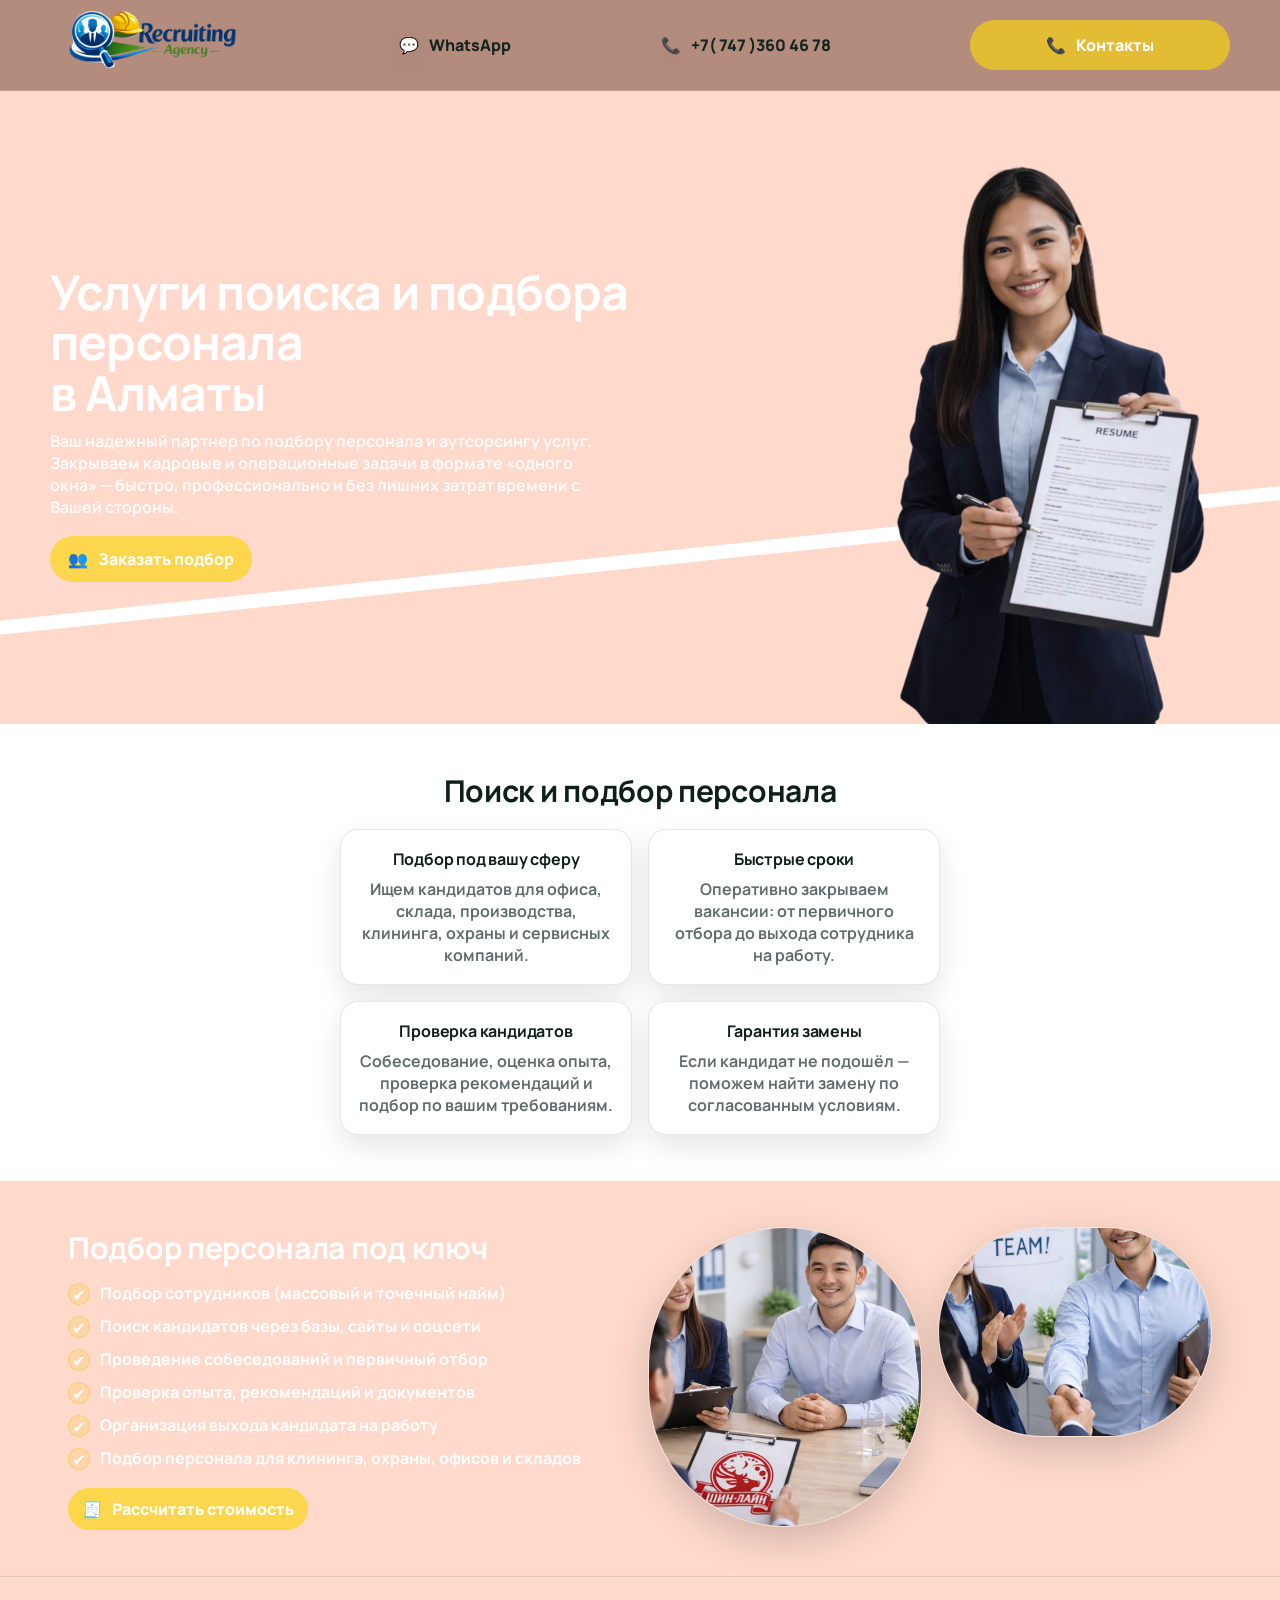
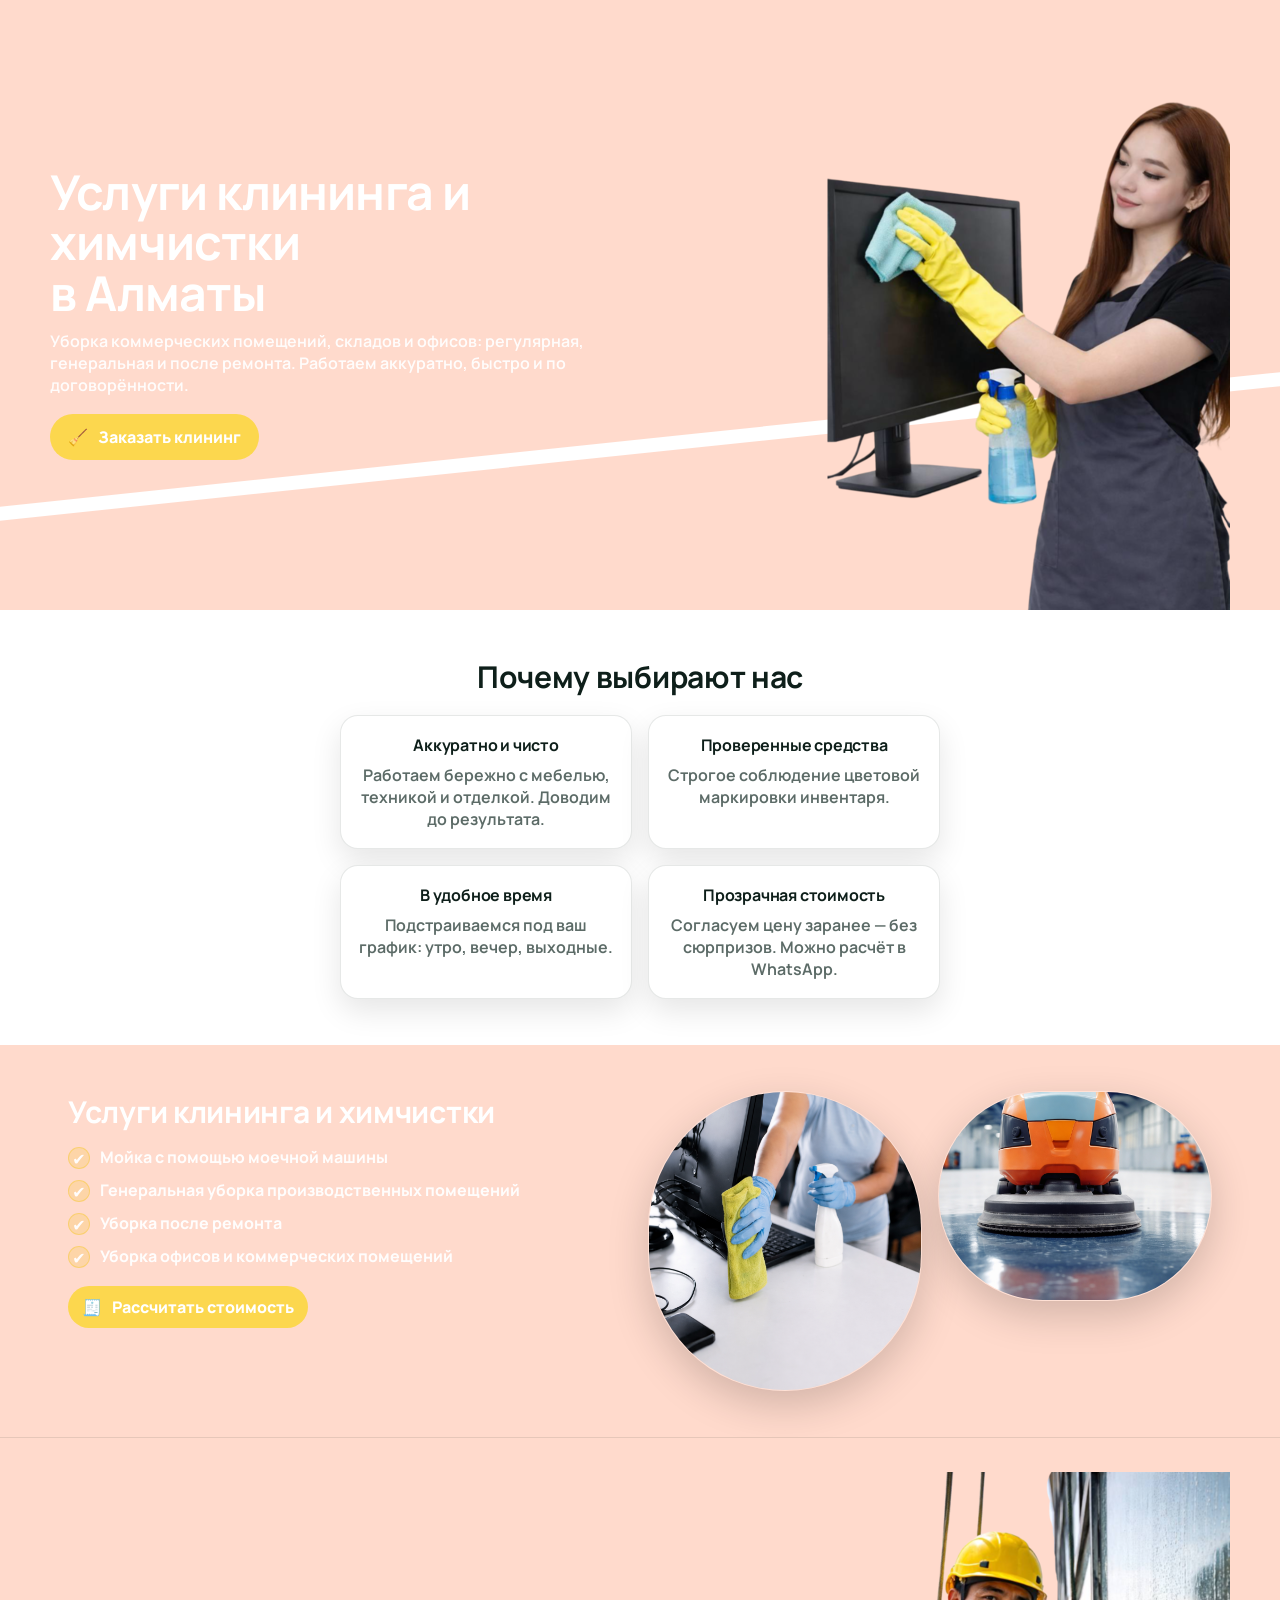
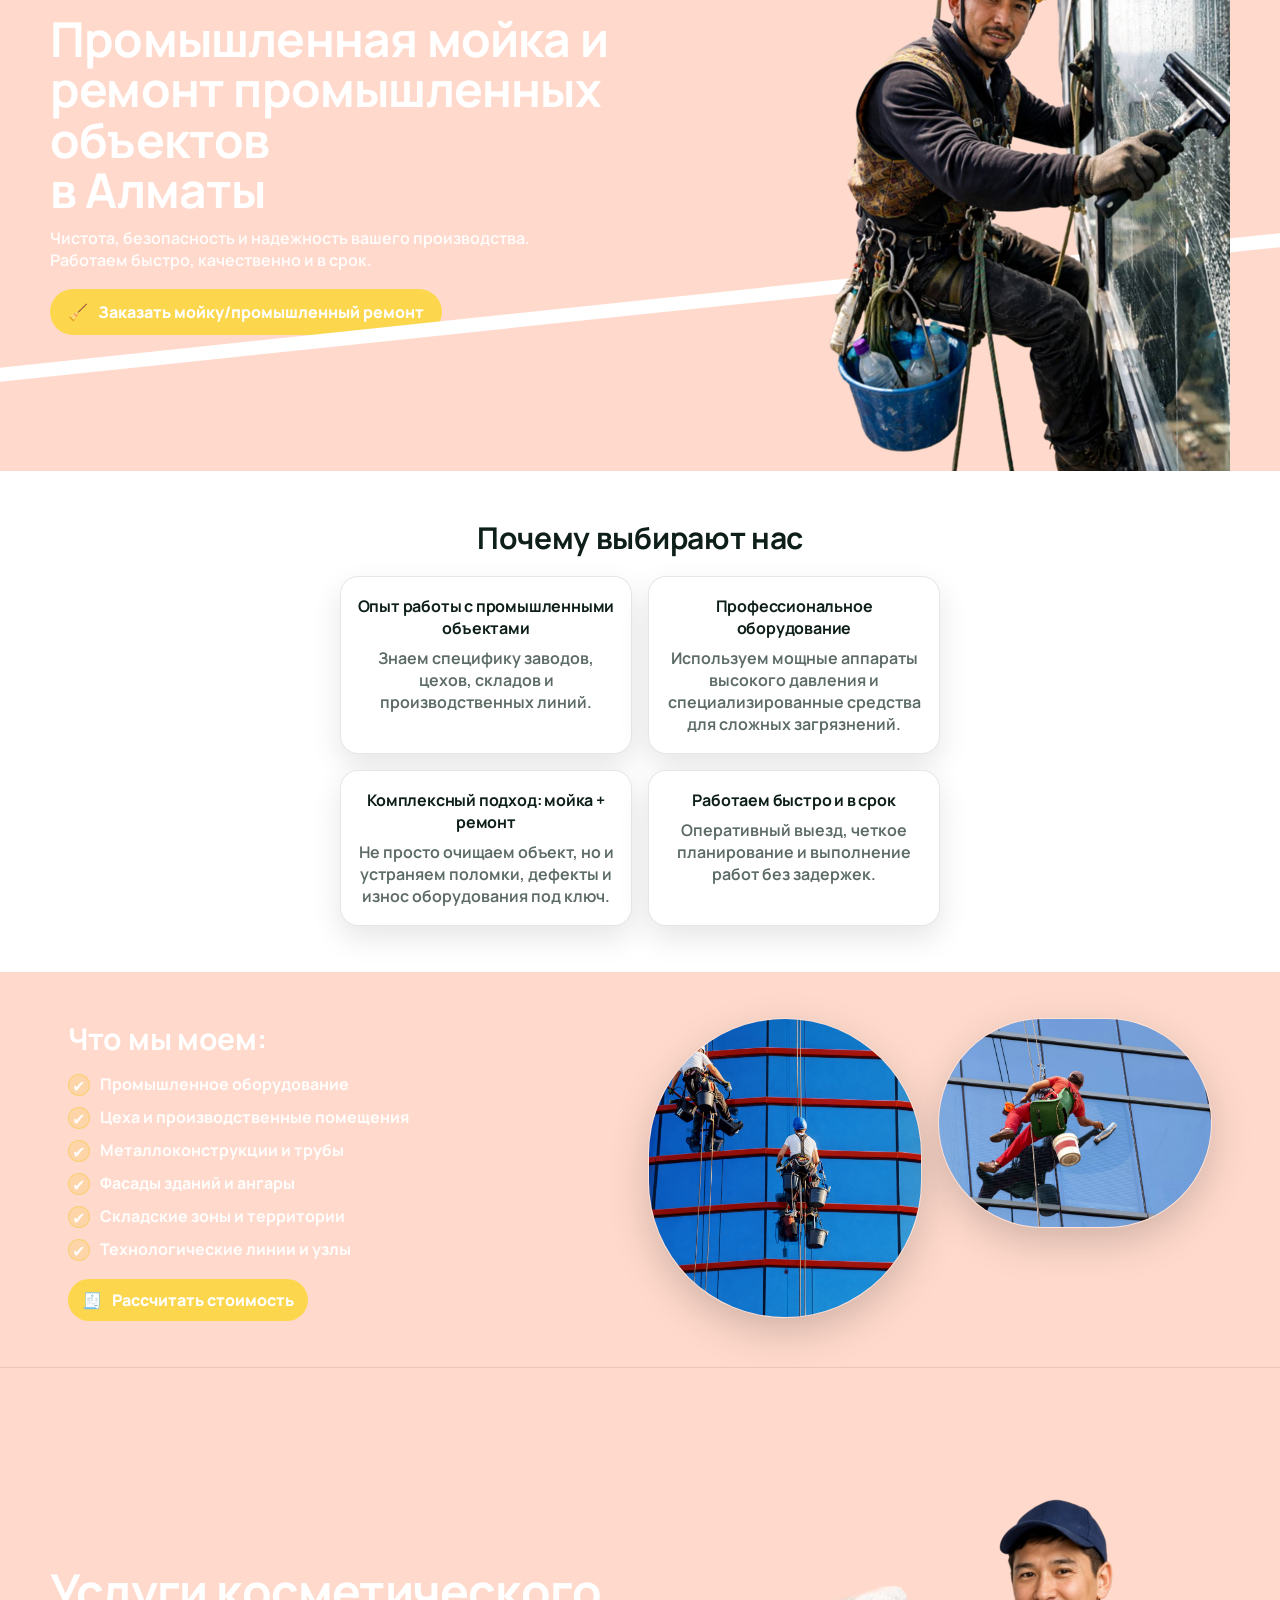
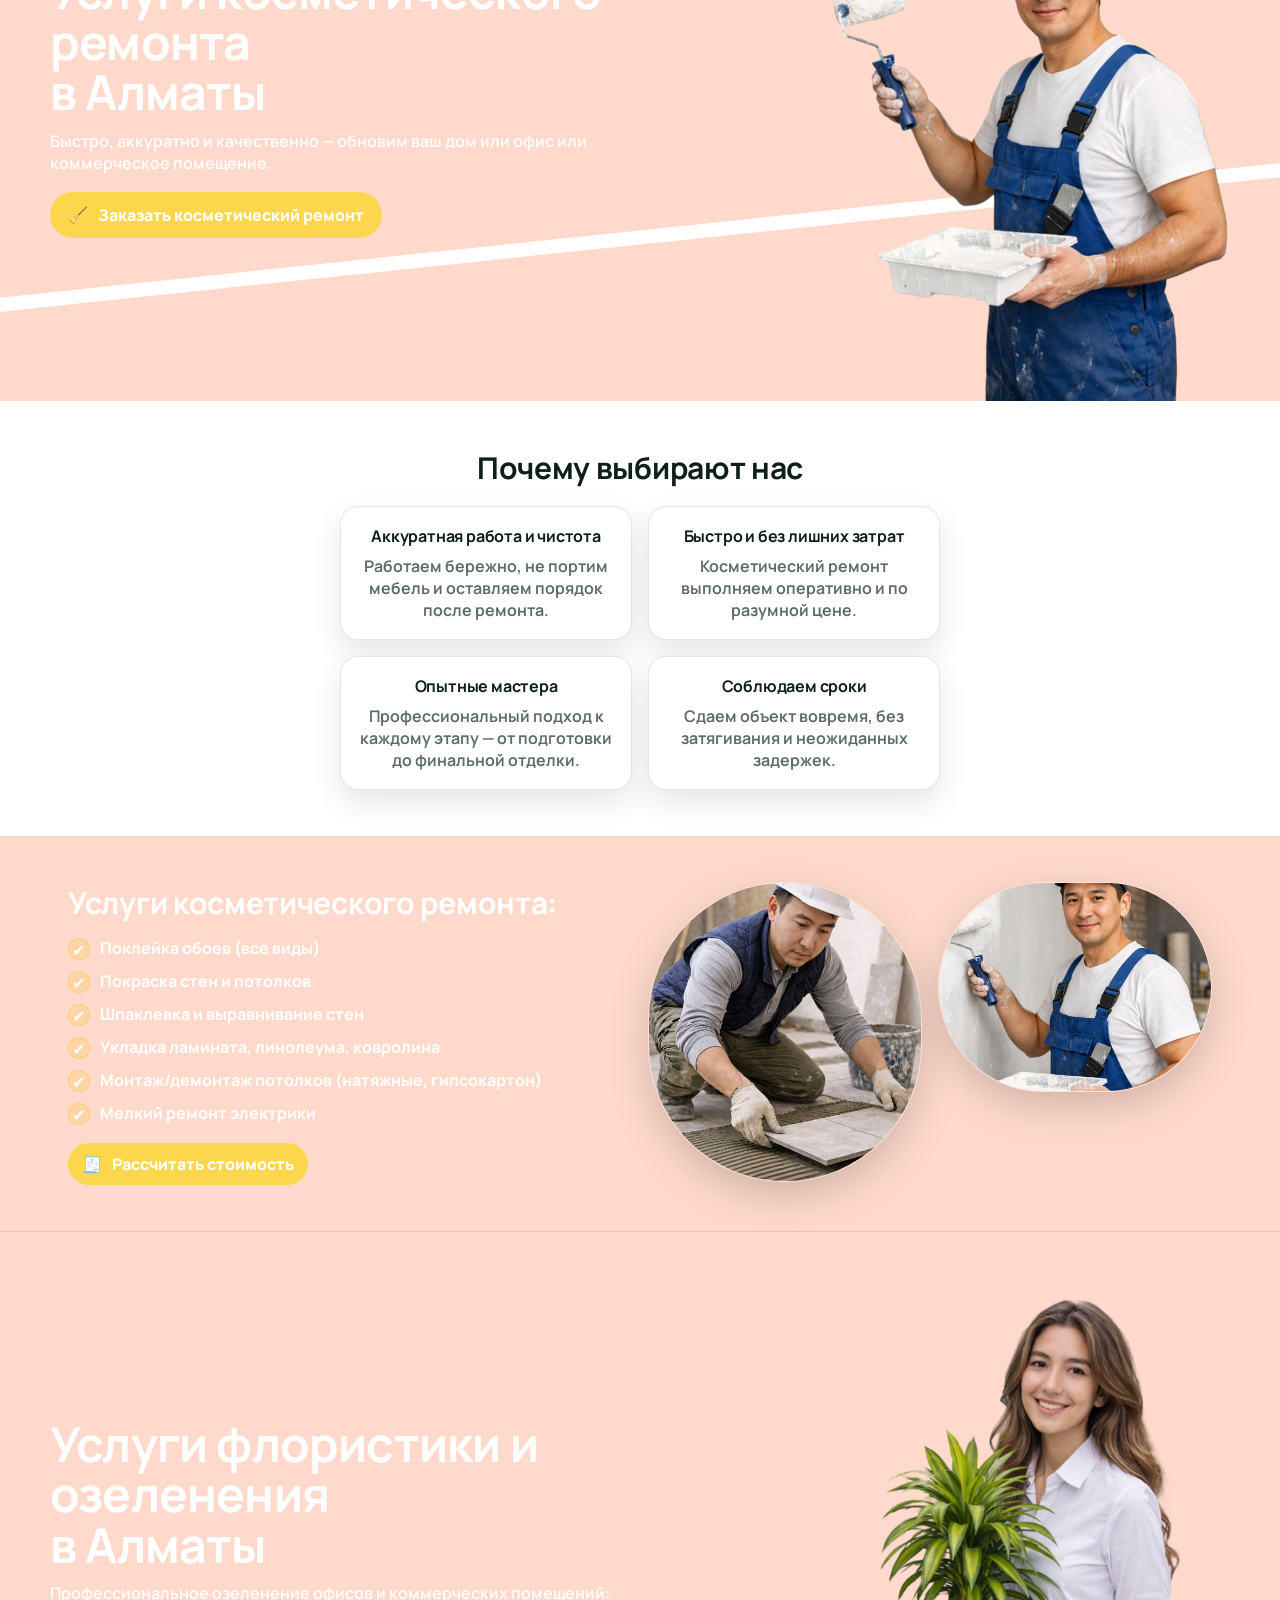
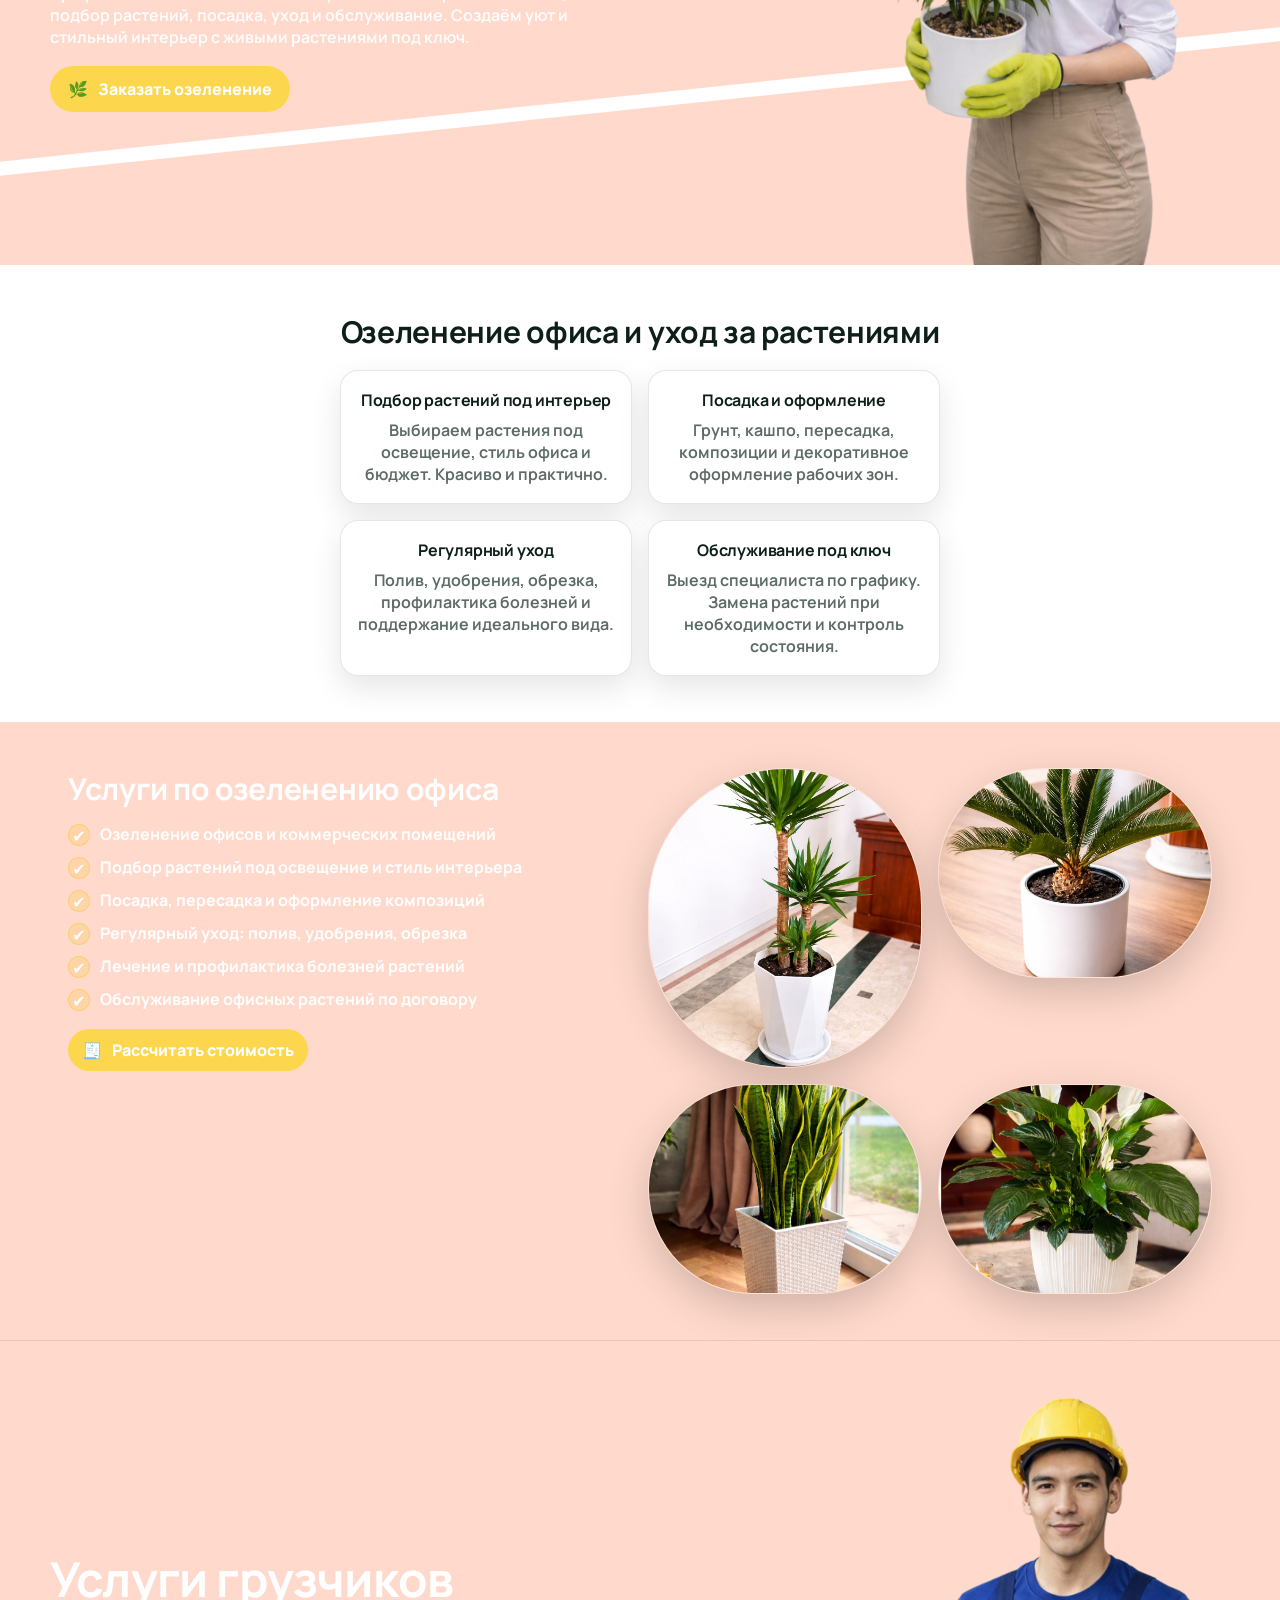
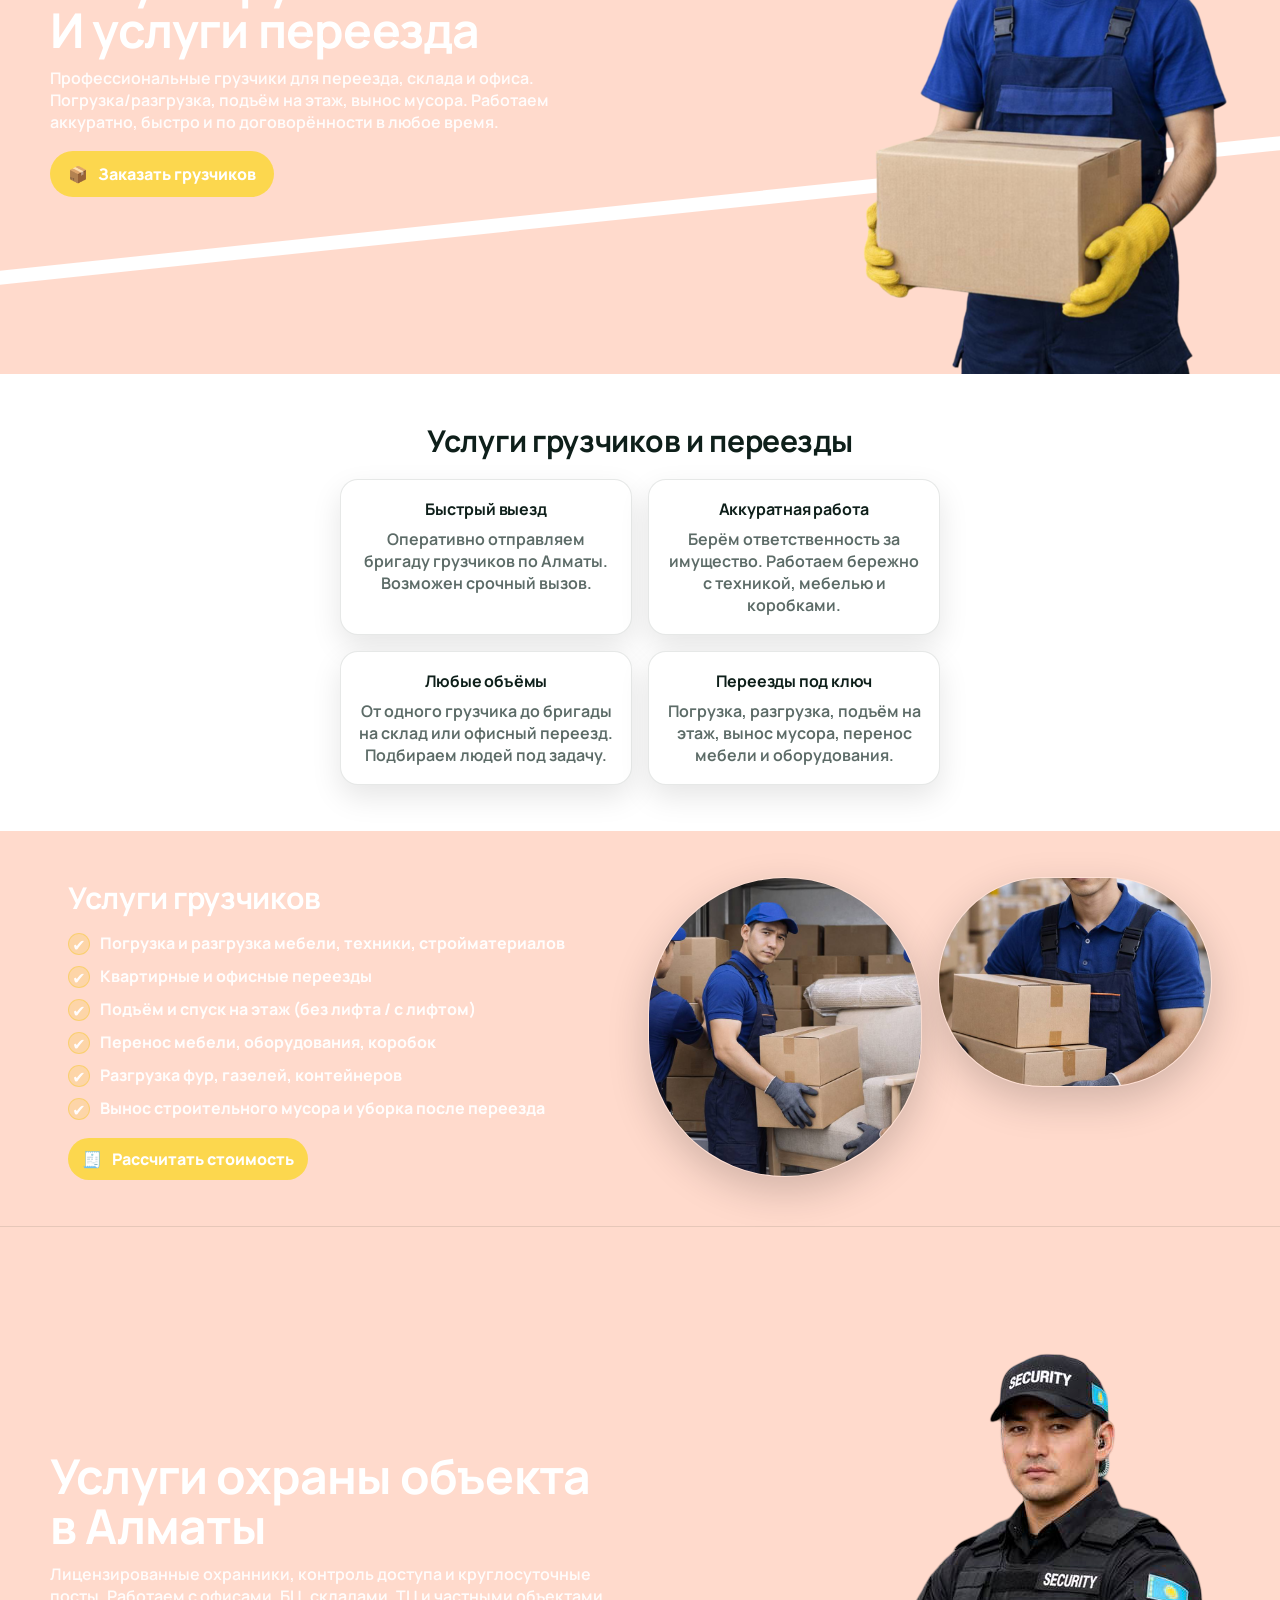
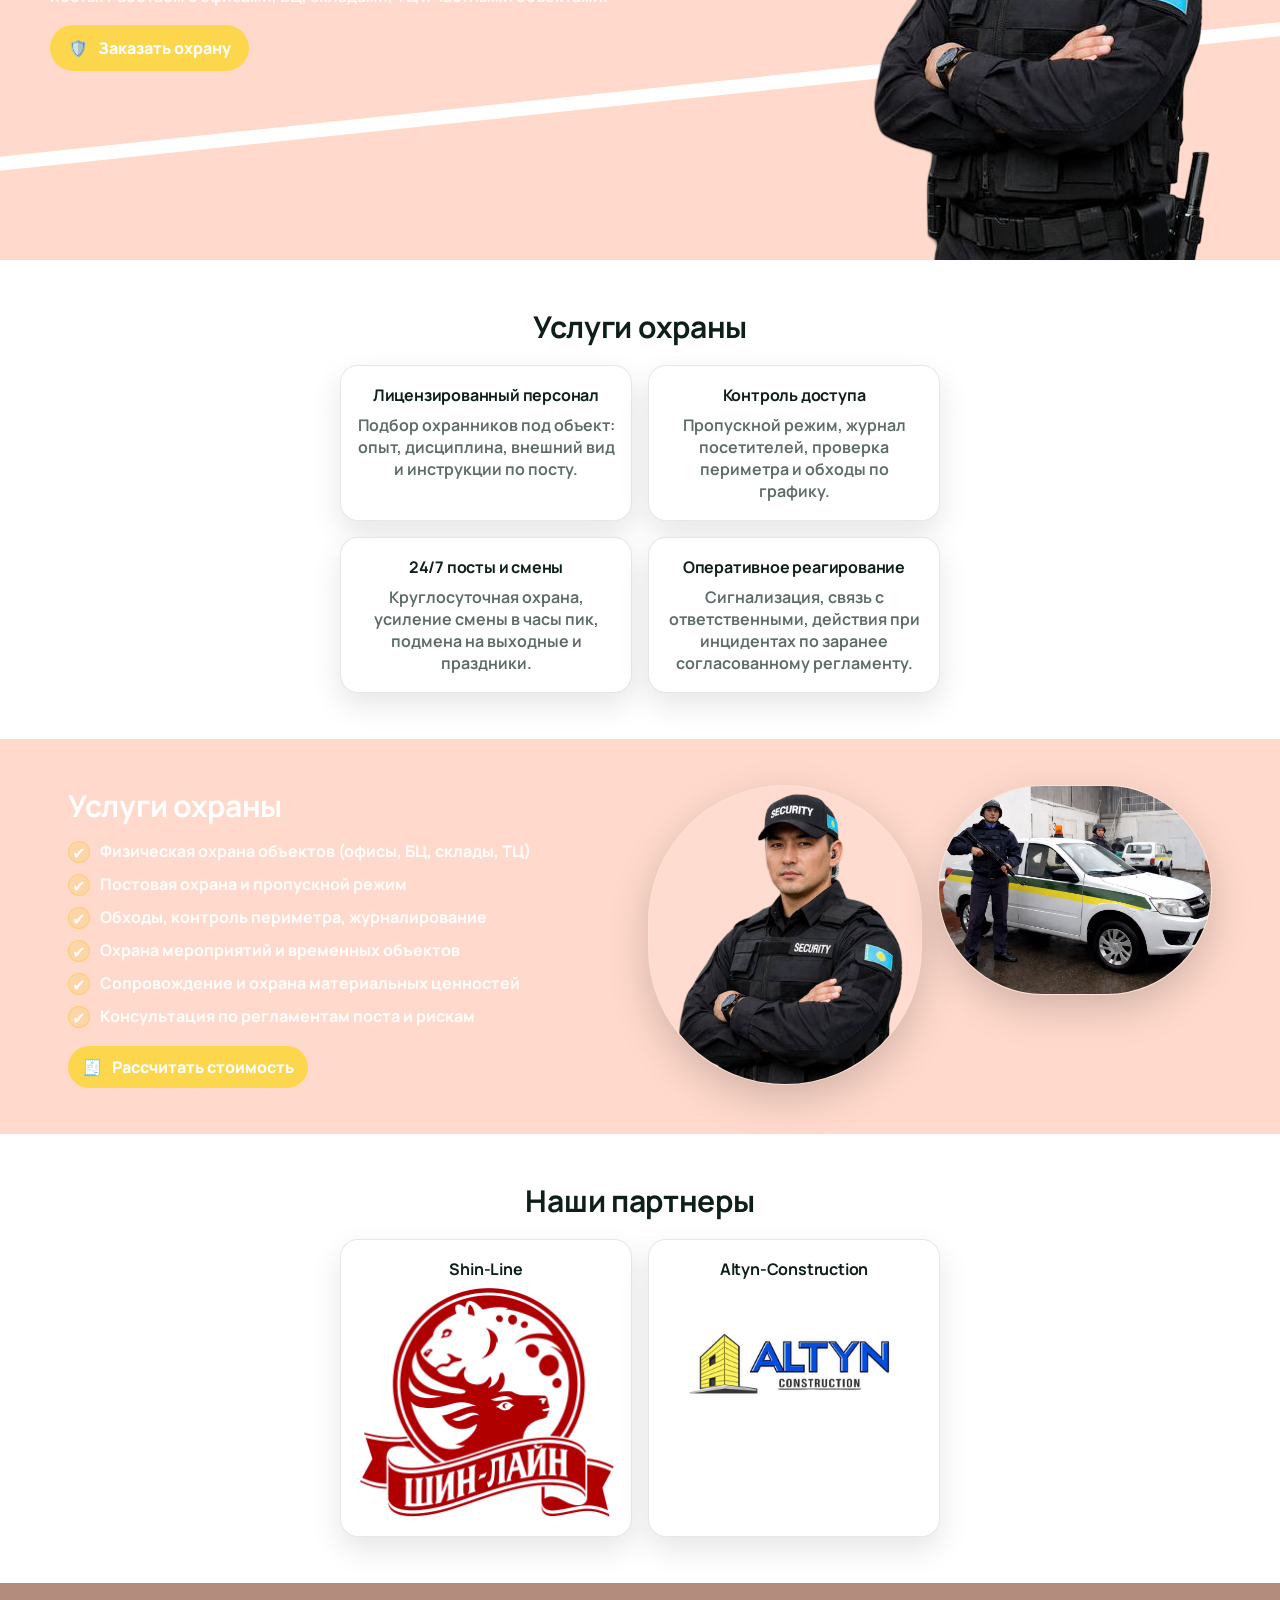
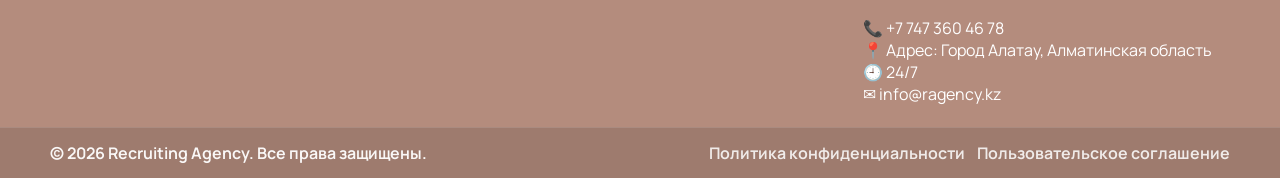
==== index.html @ feb44c28 "Update index.html" ====
<!doctype html>
<html lang="ru">

<head>
  
  <meta charset="utf-8" />
  <meta name="viewport" content="width=device-width, initial-scale=1" />
  <title>Recruiting Agency — Услуги в Алматы</title>
  <meta name="description"
    content="Клининг, охрана, промышленные альпинисты, рекрутинг, озеленение офиса, грузчики — услуги в Алматы." />
  <meta name="yandex-verification" content="1ec94d44cb84f1c0" />
  <link rel="preconnect" href="https://fonts.googleapis.com">
  <link rel="preconnect" href="https://fonts.gstatic.com" crossorigin>
  <link href="https://fonts.googleapis.com/css2?family=Manrope:wght@400;600;700;800&display=swap" rel="stylesheet">
  <link rel="stylesheet" href="./styles_onepage.css" />
  <link rel="icon" type="image/png" sizes="32x32" href="icon.png">
  
</head>

<body>
  <header class="header" id="top">
    <div class="container header__row">
      <a class="brand" href="#top" aria-label="На главную">
        <img class="brand__logo" src="./assets/logo1.png" alt="Recruiting Agency" />
      </a>

      <a class="top-contacts__item" href="https://wa.me/77473604678" target="_blank" rel="noopener" title="WhatsApp">
        <span class="ico" aria-hidden="true">💬</span>
        <span>WhatsApp</span>
      </a>

      <div class="top-contacts">
        <a class="top-contacts__item" href="tel:+77473604678" title="Позвонить">
          <span class="ico" aria-hidden="true">📞</span>
          <span>+7( 747 )360 46 78</span>
        </a>
      </div>
      <a class="btn btn--ghost btn--xl" href="#contact">
        <span class="btn__icon" aria-hidden="true">📞</span> Контакты
      </a>

  </header>

  <!-- Recruiting -->
  <section class="page-section" id="recruiting">
    <div class="hero">
      <div class="hero__stripe" aria-hidden="true"></div>

      <div class="container hero__grid">
        <div class="hero__text">
          <h1>Услуги поиска и подбора персонала<br />в Алматы</h1>
          <p class="hero__lead">
            Ваш надежный партнер по подбору персонала и аутсорсингу услуг.
            Закрываем кадровые и операционные задачи в формате «одного окна» — быстро, профессионально и без лишних
            затрат времени с Вашей стороны.
          </p>

          <a class="btn btn--ghost" href="#recruiting-services"><span class="btn__icon" aria-hidden="true">👥</span>
            Заказать
            подбор</a>
        </div>

        <div class="hero__visual" aria-hidden="true">
          <img src="./assets/recrut.png" alt="" class="hero__girl" />

        </div>
      </div>
    </div>

    <section class="section section--white" id="recruiting-benefits">
      <div class="container">
        <h2 class="section__title">Поиск и подбор персонала</h2>



        <div class="benefits">
          <article class="benefit">
            <h3>Подбор под вашу сферу</h3>
            <p>Ищем кандидатов для офиса, склада, производства, клининга, охраны и сервисных компаний.</p>
          </article>

          <article class="benefit">
            <h3>Быстрые сроки</h3>
            <p>Оперативно закрываем вакансии: от первичного отбора до выхода сотрудника на работу.</p>
          </article>

          <article class="benefit">
            <h3>Проверка кандидатов</h3>
            <p>Собеседование, оценка опыта, проверка рекомендаций и подбор по вашим требованиям.</p>
          </article>

          <article class="benefit">
            <h3>Гарантия замены</h3>
            <p>Если кандидат не подошёл — поможем найти замену по согласованным условиям.</p>
          </article>
        </div>

      </div>
    </section>

    <section class="section section--green" id="recruiting-services">
      <div class="container services__grid">
        <div class="services__left">
          <h2 class="section__title section__title--left"> Подбор персонала под ключ </h2>

          <ul class="checklist">
            <li><span class="tick" aria-hidden="true">✔</span> Подбор сотрудников (массовый и точечный найм)</li>
            <li><span class="tick" aria-hidden="true">✔</span> Поиск кандидатов через базы, сайты и соцсети</li>
            <li><span class="tick" aria-hidden="true">✔</span> Проведение собеседований и первичный отбор</li>
            <li><span class="tick" aria-hidden="true">✔</span> Проверка опыта, рекомендаций и документов</li>
            <li><span class="tick" aria-hidden="true">✔</span> Организация выхода кандидата на работу</li>
            <li><span class="tick" aria-hidden="true">✔</span> Подбор персонала для клининга, охраны, офисов и складов
            </li>
          </ul>

          <a href="https://wa.me/77473604678" target="_blank" rel="noopener" class="btn btn--ghost btn--small"
            title="WhatsApp">
            <span class="btn__icon" aria-hidden="true">🧾</span>
            Рассчитать стоимость
          </a>
        </div>

        <div class="services__right" aria-hidden="true">
          <div class="service-shot service-shot--tall">
            <img src="./assets/recrut5.jpeg" alt="">
          </div>
          <div class="service-shot service-shot--circle">
            <img src="./assets/rectrut2.jpg" alt="">
          </div>
        </div>
      </div>
    </section>
  </section>
  <!-- Recruiting -->





  <!-- Cleaning -->
  <section class="page-section" id="cleaning">
    <div class="hero">
      <div class="hero__stripe" aria-hidden="true"></div>

      <div class="container hero__grid">
        <div class="hero__text">
          <h1>Услуги клининга и химчистки <br />в Алматы</h1>
          <p class="hero__lead">
            Уборка коммерческих помещений, складов и офисов: регулярная, генеральная и после ремонта.
            Работаем аккуратно, быстро и по договорённости.
          </p>

          <a class="btn btn--ghost" href="#cleaning-services"><span class="btn__icon" aria-hidden="true">🧹</span>
            Заказать
            клининг
          </a>

        </div>

        <div class="hero__visual" aria-hidden="true">
          <img src="./assets/222 (1) (1).png" alt="" class="hero__girl" />
        </div>
      </div>
    </div>

    <section class="section section--white" id="cleaning-benefits">
      <div class="container">
        <h2 class="section__title">Почему выбирают нас</h2>

        <div class="benefits">
          <article class="benefit">
            <h3>Аккуратно и чисто</h3>
            <p>Работаем бережно с мебелью, техникой и отделкой. Доводим до результата.</p>
          </article>

          <article class="benefit">
            <h3>Проверенные средства</h3>
            <p>Строгое соблюдение цветовой маркировки инвентаря.</p>
          </article>

          <article class="benefit">
            <h3>В удобное время</h3>
            <p>Подстраиваемся под ваш график: утро, вечер, выходные.</p>
          </article>

          <article class="benefit">
            <h3>Прозрачная стоимость</h3>
            <p>Согласуем цену заранее — без сюрпризов. Можно расчёт в WhatsApp.</p>
          </article>
        </div>
      </div>
    </section>

    <section class="section section--green" id="cleaning-services">
      <div class="container services__grid">
        <div class="services__left">
          <h2 class="section__title section__title--left">Услуги клининга и химчистки</h2>
          <ul class="checklist">
            <li><span class="tick" aria-hidden="true">✔</span> Мойка с помощью моечной машины</li>
            <li><span class="tick" aria-hidden="true">✔</span> Генеральная уборка производственных помещений</li>
            <li><span class="tick" aria-hidden="true">✔</span> Уборка после ремонта</li>
            <li><span class="tick" aria-hidden="true">✔</span> Уборка офисов и коммерческих помещений</li>
          </ul>

          <a href="https://wa.me/77473604678" target="_blank" rel="noopener" class="btn btn--ghost btn--small"
            title="WhatsApp">
            <span class="btn__icon" aria-hidden="true">🧾</span>
            Рассчитать стоимость
          </a>
        </div>

        <div class="services__right" aria-hidden="true">
          <div class="service-shot service-shot--tall">
            <img src="./assets/down.jpg" alt="">
          </div>
          <div class="service-shot service-shot--circle">
            <img src="./assets/service 2.jpg" alt="">
          </div>
          <!-- <div class="service-shot service-shot--wide">
          <img src="./assets/service 4.jpg" alt="">
        </div> -->
        </div>
      </div>
    </section>
  </section>

  <!-- Cleaning -->



  <!-- Prom -->

  <section class="page-section" id="cleaning">
    <div class="hero">
      <div class="hero__stripe" aria-hidden="true"></div>

      <div class="container hero__grid">
        <div class="hero__text">
          <h1>Промышленная мойка и ремонт промышленных объектов <br />в Алматы</h1>
          <p class="hero__lead">
            Чистота, безопасность и надежность вашего производства.
            Работаем быстро, качественно и в срок.
          </p>

          <a class="btn btn--ghost" href="#cleaning-services"><span class="btn__icon" aria-hidden="true">🧹</span>
            Заказать
            мойку/промышленный ремонт
          </a>

        </div>

        <div class="hero__visual" aria-hidden="true">
          <img src="./assets/333 (1).png" alt="" class="hero__girl" />
        </div>
      </div>
    </div>

    <section class="section section--white" id="cleaning-benefits">
      <div class="container">
        <h2 class="section__title">Почему выбирают нас</h2>

        <div class="benefits">
          <article class="benefit">
            <h3>Опыт работы с промышленными объектами</h3>
            <p>Знаем специфику заводов, цехов, складов и производственных линий.</p>
          </article>

          <article class="benefit">
            <h3>Профессиональное оборудование</h3>
            <p>Используем мощные аппараты высокого давления и специализированные средства для сложных загрязнений.</p>
          </article>

          <article class="benefit">
            <h3>Комплексный подход: мойка + ремонт</h3>
            <p>Не просто очищаем объект, но и устраняем поломки, дефекты и износ оборудования под ключ.</p>
          </article>

          <article class="benefit">
            <h3> Работаем быстро и в срок</h3>
            <p>Оперативный выезд, четкое планирование и выполнение работ без задержек.</p>
          </article>
        </div>
      </div>
    </section>

    <section class="section section--green" id="cleaning-services">
      <div class="container services__grid">
        <div class="services__left">
          <h2 class="section__title section__title--left">Что мы моем:</h2>
          <ul class="checklist">
            <li><span class="tick" aria-hidden="true">✔</span> Промышленное оборудование</li>
            <li><span class="tick" aria-hidden="true">✔</span> Цеха и производственные помещения</li>
            <li><span class="tick" aria-hidden="true">✔</span> Металлоконструкции и трубы</li>
            <li><span class="tick" aria-hidden="true">✔</span> Фасады зданий и ангары</li>
            <li><span class="tick" aria-hidden="true">✔</span> Складские зоны и территории</li>
            <li><span class="tick" aria-hidden="true">✔</span> Технологические линии и узлы</li>
          </ul>

          <a href="https://wa.me/77473604678" target="_blank" rel="noopener" class="btn btn--ghost btn--small"
            title="WhatsApp">
            <span class="btn__icon" aria-hidden="true">🧾</span>
            Рассчитать стоимость
          </a>
        </div>

        <div class="services__right" aria-hidden="true">
          <div class="service-shot service-shot--tall">
            <img src="./assets/prom2.png" alt="">
          </div>
          <div class="service-shot service-shot--circle">
            <img src="./assets/prom3.png" alt="">
          </div>
          <!-- <div class="service-shot service-shot--wide">
          <img src="./assets/service 4.jpg" alt="">
        </div> -->
        </div>
      </div>
    </section>
  </section>

  <!-- Prom -->

  <!-- Rem -->

  <section class="page-section" id="cleaning">
    <div class="hero">
      <div class="hero__stripe" aria-hidden="true"></div>

      <div class="container hero__grid">
        <div class="hero__text">
          <h1>Услуги косметического ремонта <br />в Алматы</h1>
          <p class="hero__lead">
            Быстро, аккуратно и качественно — обновим ваш дом или офис или коммерческое помещение.
          </p>

          <a class="btn btn--ghost" href="#cleaning-services"><span class="btn__icon" aria-hidden="true">🧹</span>
            Заказать
            косметический ремонт
          </a>

        </div>

        <div class="hero__visual" aria-hidden="true">
          <img src="./assets/rem3 (3).png" alt="" class="hero__girl" />
        </div>
      </div>
    </div>

    <section class="section section--white" id="cleaning-benefits">
      <div class="container">
        <h2 class="section__title">Почему выбирают нас</h2>

        <div class="benefits">
          <article class="benefit">
            <h3>Аккуратная работа и чистота</h3>
            <p>Работаем бережно, не портим мебель и оставляем порядок после ремонта.</p>
          </article>

          <article class="benefit">
            <h3> Быстро и без лишних затрат</h3>
            <p>Косметический ремонт выполняем оперативно и по разумной цене.</p>
          </article>

          <article class="benefit">
            <h3> Опытные мастера</h3>
            <p>Профессиональный подход к каждому этапу — от подготовки до финальной отделки.</p>
          </article>

          <article class="benefit">
            <h3> Соблюдаем сроки</h3>
            <p>Сдаем объект вовремя, без затягивания и неожиданных задержек.</p>
          </article>
        </div>
      </div>
    </section>

    <section class="section section--green" id="cleaning-services">
      <div class="container services__grid">
        <div class="services__left">
          <h2 class="section__title section__title--left">Услуги косметического ремонта:</h2>
          <ul class="checklist">
            <li><span class="tick" aria-hidden="true">✔</span> Поклейка обоев (все виды)</li>
            <li><span class="tick" aria-hidden="true">✔</span> Покраска стен и потолков</li>
            <li><span class="tick" aria-hidden="true">✔</span> Шпаклевка и выравнивание стен</li>
            <li><span class="tick" aria-hidden="true">✔</span> Укладка ламината, линолеума, ковролина</li>
            <li><span class="tick" aria-hidden="true">✔</span> Монтаж/демонтаж потолков (натяжные, гипсокартон)</li>
            <li><span class="tick" aria-hidden="true">✔</span> Мелкий ремонт электрики</li>
          </ul>

          <a href="https://wa.me/77473604678" target="_blank" rel="noopener" class="btn btn--ghost btn--small"
            title="WhatsApp">
            <span class="btn__icon" aria-hidden="true">🧾</span>
            Рассчитать стоимость
          </a>
        </div>

        <div class="services__right" aria-hidden="true">
          <div class="service-shot service-shot--tall">
            <img src="./assets/rem6.jpeg" alt="">
          </div>
          <div class="service-shot service-shot--circle">
            <img src="./assets/rem3.png" alt="">
          </div>
          <!-- <div class="service-shot service-shot--wide">
          <img src="./assets/service 4.jpg" alt="">
        </div> -->
        </div>
      </div>
    </section>
  </section>

  <!-- Rem -->

  <!-- Alp -->
  <!-- <section class="page-section" id="alp">
    <div class="hero">
      <div class="hero__stripe" aria-hidden="true"></div>

      <div class="container hero__grid">
        <div class="hero__text">
          <h1>Услуги альпинистов и высотные работы</h1>
          <p class="hero__lead">
            Высотные работы любой сложности: мойка окон, ремонт фасадов, герметизация швов, монтаж и демонтаж
            конструкций.
            Работаем быстро, безопасно и с гарантией качества.
          </p>

          <a class="btn btn--ghost" href="#alp-services"><span class="btn__icon" aria-hidden="true">🧗</span> Заказать
            услуги</a>
        </div>

        <div class="hero__visual" aria-hidden="true">
          <img src="./assets/alp1.png" alt="" class="hero__girl" />

        </div>
      </div>
    </div>

    <!- Benefits -->
  <!-- <section class="section section--white" id="alp-benefits">
      <div class="container">
        <h2 class="section__title">Услуги альпинистов и высотные работы</h2>



        <div class="benefits">
          <article class="benefit">
            <h3>Работаем безопасно</h3>
            <p>Страховка, оборудование и техника безопасности. Высотные работы строго по регламенту.</p>
          </article>

          <article class="benefit">
            <h3>Ремонт и монтаж</h3>
            <p>Фасадные работы, герметизация швов, монтаж конструкций, вывесок и рекламных баннеров.</p>
          </article>

          <article class="benefit">
            <h3>Мойка окон и фасадов</h3>
            <p>Очистка стекол, витражей и фасадов на любой высоте. Быстро и аккуратно.</p>
          </article>

          <article class="benefit">
            <h3>Гарантия результата</h3>
            <p>Качество работ фиксируется заранее. Делаем чисто, надежно и без повреждений.</p>
          </article>
        </div>

      </div>
    </section>

    <section class="section section--green" id="alp-services">
      <div class="container services__grid">
        <div class="services__left">
          <h2 class="section__title section__title--left"> Услуги промышленных альпинистов </h2>

          <ul class="checklist">
            <li><span class="tick" aria-hidden="true">✔</span> Мойка окон, витражей и фасадов на высоте</li>
            <li><span class="tick" aria-hidden="true">✔</span> Герметизация межпанельных швов и утепление</li>
            <li><span class="tick" aria-hidden="true">✔</span> Ремонт и покраска фасадов, восстановление штукатурки</li>
            <li><span class="tick" aria-hidden="true">✔</span> Монтаж/демонтаж баннеров, вывесок и конструкций</li>
            <li><span class="tick" aria-hidden="true">✔</span> Очистка крыш от снега, наледи и сосулек</li>
            <li><span class="tick" aria-hidden="true">✔</span> Высотные монтажные и ремонтные работы под ключ</li>
          </ul>

          <a href="https://wa.me/77473604678" target="_blank" rel="noopener" class="btn btn--ghost btn--small"
            title="WhatsApp">
            <span class="btn__icon" aria-hidden="true">🧾</span>
            Рассчитать стоимость
          </a>
        </div>

        <div class="services__right" aria-hidden="true">
          <div class="service-shot service-shot--tall">
            <img src="./assets/alp5.png" alt="">
          </div>
          <div class="service-shot service-shot--circle">
            <img src="./assets/alp3.png" alt="">
          </div> -->

  <!-- <div class="service-shot service-shot--wide">
          <img src="./assets/alp2.png" alt="">
        </div> -->
  <!-- </div>
      </div>
    </section>
  </section> -> -->
  <!-- Alp -->

  <!-- Greening -->

  <section class="page-section" id="greening">
    <div class="hero">
      <div class="hero__stripe" aria-hidden="true"></div>

      <div class="container hero__grid">
        <div class="hero__text">
          <h1>Услуги флористики и озеленения<br />в Алматы</h1>
          <p class="hero__lead">
            Профессиональное озеленение офисов и коммерческих помещений: подбор растений, посадка, уход и обслуживание.
            Создаём уют и стильный интерьер с живыми растениями под ключ.
          </p>

          <a class="btn btn--ghost" href="#greening-services"><span class="btn__icon" aria-hidden="true">🌿</span>
            Заказать озеленение</a>
        </div>

        <div class="hero__visual" aria-hidden="true">
          <img src="./assets/green.png" alt="" class="hero__girl" />

        </div>
      </div>
    </div>

    <!-- Benefits -->
    <section class="section section--white" id="greening-benefits">
      <div class="container">
        <h2 class="section__title">Озеленение офиса и уход за растениями</h2>



        <div class="benefits">
          <article class="benefit">
            <h3>Подбор растений под интерьер</h3>
            <p>Выбираем растения под освещение, стиль офиса и бюджет. Красиво и практично.</p>
          </article>

          <article class="benefit">
            <h3>Посадка и оформление</h3>
            <p>Грунт, кашпо, пересадка, композиции и декоративное оформление рабочих зон.</p>
          </article>

          <article class="benefit">
            <h3>Регулярный уход</h3>
            <p>Полив, удобрения, обрезка, профилактика болезней и поддержание идеального вида.</p>
          </article>

          <article class="benefit">
            <h3>Обслуживание под ключ</h3>
            <p>Выезд специалиста по графику. Замена растений при необходимости и контроль состояния.</p>
          </article>
        </div>

      </div>
    </section>

    <section class="section section--green" id="greening-services">
      <div class="container services__grid">
        <div class="services__left">
          <h2 class="section__title section__title--left"> Услуги по озеленению офиса </h2>

          <ul class="checklist">
            <li><span class="tick" aria-hidden="true">✔</span> Озеленение офисов и коммерческих помещений</li>
            <li><span class="tick" aria-hidden="true">✔</span> Подбор растений под освещение и стиль интерьера</li>
            <li><span class="tick" aria-hidden="true">✔</span> Посадка, пересадка и оформление композиций</li>
            <li><span class="tick" aria-hidden="true">✔</span> Регулярный уход: полив, удобрения, обрезка</li>
            <li><span class="tick" aria-hidden="true">✔</span> Лечение и профилактика болезней растений</li>
            <li><span class="tick" aria-hidden="true">✔</span> Обслуживание офисных растений по договору</li>
          </ul>

          <a href="https://wa.me/77473604678" target="_blank" rel="noopener" class="btn btn--ghost btn--small"
            title="WhatsApp">
            <span class="btn__icon" aria-hidden="true">🧾</span>
            Рассчитать стоимость
          </a>
        </div>

        <div class="services__right" aria-hidden="true">
          <div class="service-shot service-shot--tall">
            <img src="./assets/flower.jpeg" alt="">
          </div>
          <div class="service-shot service-shot--circle">
            <img src="./assets/flower2.jpeg" alt="">
          </div>

          <div class="service-shot service-shot--circle">
          <img src="./assets/flower3.jpg" alt="">
        </div>

             <div class="service-shot service-shot--circle">
          <img src="./assets/flower4.jpg" alt="">
        </div>
        </div>
      </div>
    </section>
  </section>

  <!-- Greening -->

  <!-- Loaders -->
  <section class="page-section" id="loaders">
    <div class="hero">
      <div class="hero__stripe" aria-hidden="true"></div>

      <div class="container hero__grid">
        <div class="hero__text">
          <h1>Услуги грузчиков<br />И услуги переезда </h1>
          <p class="hero__lead">
            Профессиональные грузчики для переезда, склада и офиса. Погрузка/разгрузка, подъём на этаж, вынос мусора.
            Работаем аккуратно, быстро и по договорённости в любое время.
          </p>

          <a class="btn btn--ghost" href="#loaders-services"><span class="btn__icon" aria-hidden="true">📦</span>
            Заказать грузчиков</a>
        </div>

        <div class="hero__visual" aria-hidden="true">
          <img src="./assets/loader.png" alt="" class="hero__girl" />

        </div>
      </div>
    </div>

    <!-- Benefits -->
    <section class="section section--white" id="loaders-benefits">
      <div class="container">
        <h2 class="section__title">Услуги грузчиков и переезды</h2>



        <div class="benefits">
          <article class="benefit">
            <h3>Быстрый выезд</h3>
            <p>Оперативно отправляем бригаду грузчиков по Алматы. Возможен срочный вызов.</p>
          </article>

          <article class="benefit">
            <h3>Аккуратная работа</h3>
            <p>Берём ответственность за имущество. Работаем бережно с техникой, мебелью и коробками.</p>
          </article>

          <article class="benefit">
            <h3>Любые объёмы</h3>
            <p>От одного грузчика до бригады на склад или офисный переезд. Подбираем людей под задачу.</p>
          </article>

          <article class="benefit">
            <h3>Переезды под ключ</h3>
            <p>Погрузка, разгрузка, подъём на этаж, вынос мусора, перенос мебели и оборудования.</p>
          </article>
        </div>

      </div>
    </section>


    <section class="section section--green" id="loaders-services">
      <div class="container services__grid">
        <div class="services__left">
          <h2 class="section__title section__title--left"> Услуги грузчиков </h2>

          <ul class="checklist">
            <li><span class="tick" aria-hidden="true">✔</span> Погрузка и разгрузка мебели, техники, стройматериалов
            </li>
            <li><span class="tick" aria-hidden="true">✔</span> Квартирные и офисные переезды</li>
            <li><span class="tick" aria-hidden="true">✔</span> Подъём и спуск на этаж (без лифта / с лифтом)</li>
            <li><span class="tick" aria-hidden="true">✔</span> Перенос мебели, оборудования, коробок</li>
            <li><span class="tick" aria-hidden="true">✔</span> Разгрузка фур, газелей, контейнеров</li>
            <li><span class="tick" aria-hidden="true">✔</span> Вынос строительного мусора и уборка после переезда</li>
          </ul>

          <a href="https://wa.me/77473604678" target="_blank" rel="noopener" class="btn btn--ghost btn--small"
            title="WhatsApp">
            <span class="btn__icon" aria-hidden="true">🧾</span>
            Рассчитать стоимость
          </a>
        </div>

        <div class="services__right" aria-hidden="true">
          <div class="service-shot service-shot--tall">
            <img src="./assets/loader1.jpg" alt="">
          </div>
          <div class="service-shot service-shot--circle">
            <img src="./assets/loader2.jpg" alt="">
          </div>

          <!-- <div class="service-shot service-shot--wide">
          <img src="./assets/service 4.jpg" alt="">
        </div> -->
        </div>
      </div>
    </section>
  </section>

  <!-- Loaders -->

  <!-- Security -->
  <section class="page-section" id="security">
    <div class="hero">
      <div class="hero__stripe" aria-hidden="true"></div>

      <div class="container hero__grid">
        <div class="hero__text">
          <h1>Услуги охраны объекта<br />в Алматы</h1>
          <p class="hero__lead">Лицензированные охранники, контроль доступа и круглосуточные посты. Работаем с офисами,
            БЦ, складами, ТЦ и частными объектами.</p>

          <a class="btn btn--ghost" href="#security-services"><span class="btn__icon" aria-hidden="true">🛡️</span>
            Заказать
            охрану
          </a>
        </div>

        <div class="hero__visual" aria-hidden="true">
          <img src="./assets/hero-security.png" alt="" class="hero__girl" />

        </div>
      </div>
    </div>

    <!-- Benefits -->
    <section class="section section--white" id="security-benefits">
      <div class="container">
        <h2 class="section__title">Услуги охраны</h2>


        <div class="benefits">
          <article class="benefit">
            <h3>Лицензированный персонал</h3>
            <p>Подбор охранников под объект: опыт, дисциплина, внешний вид и инструкции по посту.</p>
          </article>

          <article class="benefit">
            <h3>Контроль доступа</h3>
            <p>Пропускной режим, журнал посетителей, проверка периметра и обходы по графику.</p>
          </article>

          <article class="benefit">
            <h3>24/7 посты и смены</h3>
            <p>Круглосуточная охрана, усиление смены в часы пик, подмена на выходные и праздники.</p>
          </article>

          <article class="benefit">
            <h3>Оперативное реагирование</h3>
            <p>Сигнализация, связь с ответственными, действия при инцидентах по заранее согласованному регламенту.</p>
          </article>
        </div>

      </div>
    </section>

    <section class="section section--green" id="security-services">
      <div class="container services__grid">
        <div class="services__left">
          <h2 class="section__title section__title--left"> Услуги охраны </h2>

          <ul class="checklist">
            <li><span class="tick" aria-hidden="true">✔</span> Физическая охрана объектов (офисы, БЦ, склады, ТЦ)</li>
            <li><span class="tick" aria-hidden="true">✔</span> Постовая охрана и пропускной режим</li>
            <li><span class="tick" aria-hidden="true">✔</span> Обходы, контроль периметра, журналирование</li>
            <li><span class="tick" aria-hidden="true">✔</span> Охрана мероприятий и временных объектов</li>
            <li><span class="tick" aria-hidden="true">✔</span> Сопровождение и охрана материальных ценностей</li>
            <li><span class="tick" aria-hidden="true">✔</span> Консультация по регламентам поста и рискам</li>
          </ul>

          <a href="https://wa.me/77473604678" target="_blank" rel="noopener" class="btn btn--ghost btn--small"
            title="WhatsApp">
            <span class="btn__icon" aria-hidden="true">🧾</span>
            Рассчитать стоимость
          </a>
        </div>

        <div class="services__right" aria-hidden="true">
          <div class="service-shot service-shot--tall">
            <img src="./assets/hero-security.png" alt="">
          </div>
          <div class="service-shot service-shot--circle">
            <img src="./assets/secur2.jpeg" alt="">
          </div>

          <!-- <div class="service-shot service-shot--wide">
          <img src="./assets/service 4.jpg" alt="">
        </div> -->
        </div>
      </div>
    </section>
  </section>
  <!-- Security -->

    <!-- Benefits -->
    <section class="section section--white" id="loaders-benefits">
      <div class="container">
        <h2 class="section__title">Наши партнеры</h2>



        <div class="benefits">
          <article class="benefit">
            <h3>Shin-Line</h3>
            <img src="./assets/shin.jpeg" alt="">
          </article>

          <article class="benefit">
       <h3>Altyn-Construction</h3>
            <img src="./assets/altyn.png" alt="">
          </article>

          <!-- <article class="benefit"> -->
            <!-- <h3>Любые объёмы</h3>
            <p>От одного грузчика до бригады на склад или офисный переезд. Подбираем людей под задачу.</p> -->
          <!-- </article> -->

          <!-- <article class="benefit"> -->
            <!-- <h3>Переезды под ключ</h3>
            <p>Погрузка, разгрузка, подъём на этаж, вынос мусора, перенос мебели и оборудования.</p> -->
          <!-- </article> -->
        </div>

      </div>
    </section>




<footer class="footer" id="contact">

  <div class="container footer__row">

    <div></div>

    <div class="footer__contacts">
      <div>📞 +7 747 360 46 78</div>
      <div>📍 Адрес: Город Алатау, Алматинская область</div>
      <div>🕘 24/7</div>
      <div>✉️ info@ragency.kz</div>
    </div>

  </div>

  <div class="footer__bottom">
    <div class="container footer__bottom-row">
      <div>© <span id="year"></span> Recruiting Agency. Все права защищены.</div>
      <div class="footer__links">
        <a href="#">Политика конфиденциальности</a>
        <a href="#">Пользовательское соглашение</a>
      </div>
    </div>
  </div>

</footer>

<script src="./script_onepage.js"></script>
</body>

</html>
---- styles_onepage.css ----
/* ===== INDEX PAGE ===== */
body:not(.page-security) {
  background: var(--green);
}


:root {
  --bg: #ffffff;
  --text: #0e1f1a;
  --muted: #5c6b67;

  /*--green:#0a5a3e;      /* основной зеленый как на примере */  
  /* #ffdacc */
  --green: #ffdacc;
  --green2: #064330;
  /* более тёмный */
  --yellow: #282b2b;
  /* акцент */
  --yellow2: #ffcf0d;

  --card: #ffffff;
  --line: rgba(13, 34, 27, .10);
  --shadow: 0 14px 40px rgba(0, 0, 0, .12);
  --radius: 18px;
  --container: 1180px;
}


* {
  box-sizing: border-box
}

html {
  scroll-behavior: smooth
}

body {
  margin: 0;
  font-family: "Manrope", system-ui, -apple-system, Segoe UI, Roboto, Arial, sans-serif;
  color: var(--text);
}

a {
  color: inherit;
  text-decoration: none
}

img {
  max-width: 100%;
  display: block
}

.container {
  max-width: var(--container);
  margin: 0 auto;
  padding: 0 18px
}

/* Header */
.header {
  position: sticky;
  top: 0;
  z-index: 50;
  background-color: #b48c7d;
  border-bottom: 1px solid rgba(255, 255, 255, .10);
}

.header__row {
  display: flex;

  align-items: center;
  justify-content: space-between;
  gap: 14px;
  padding: 14px 0;
  height: 90px;
}

.brand__logo {
  height: 210px;
  width: auto;
  box-sizing: border-box;
}

.top-contacts {
  display: flex;
  align-items: center;
  gap: 18px;
  flex-wrap: wrap;
  justify-content: center;
}

.top-contacts__item {
  display: inline-flex;
  align-items: center;
  gap: 10px;
  font-weight: 800;
  opacity: .95;
}

.top-contacts__item:hover {
  opacity: 1;
  text-decoration: underline;
  text-underline-offset: 4px
}

.ico {
  filter: drop-shadow(0 6px 16px rgba(0, 0, 0, .18))
}

.nav {
  display: flex;
  align-items: center;
  gap: 12px;
  font-weight: 800;
}

.nav a {
  padding: 10px 12px;
  border-radius: 12px;
  opacity: .95;
}

.nav a:hover {
  background: rgba(255, 255, 255, .10);
  opacity: 1
}

.burger {
  display: none;
  width: 46px;
  height: 46px;
  border-radius: 14px;
  border: 1px solid rgba(255, 255, 255, .16);
  background: rgba(255, 255, 255, .08);
  cursor: pointer;
}

.burger span {
  display: block;
  width: 18px;
  height: 2px;
  background: #fff;
  margin: 0 auto;
  position: relative;
}

.burger span::before,
.burger span::after {
  content: "";
  position: absolute;
  left: 0;
  width: 18px;
  height: 2px;
  background: #fff;
}

.burger span::before {
  top: -6px
}

.burger span::after {
  top: 6px
}

.mobile {
  display: none
}

.mobile__panel {
  padding: 12px 0 18px;
  display: grid;
  gap: 10px;
}

.mobile__panel a {
  background: rgba(255, 255, 255, .08);
  border: 1px solid rgba(255, 255, 255, .14);
  border-radius: 14px;
  padding: 14px 12px;
  font-weight: 900;
  color: #fff;
}

.mobile__panel a:hover {
  background: rgba(255, 255, 255, .12)
}

/* Buttons */
.btn {
  display: inline-flex;
  align-items: center;
  justify-content: center;
  gap: 10px;
  border: none;
  border-radius: 999px;
  padding: 12px 18px;
  font-weight: 950;
  cursor: pointer;
  user-select: none;
  transition: transform .12s ease, filter .12s ease, background .12s ease;
}

.btn:hover {
  transform: translateY(-1px);
  filter: brightness(1.02)
}

.btn--yellow {
  background: linear-gradient(180deg, var(--yellow), var(--yellow2));
  color: #1f1a07;
  box-shadow: 0 14px 30px rgba(243, 194, 0, 0.4);
}

.btn--ghost {
  background: rgba(250, 214, 11, 0.651);
  color: #fff;
  border: 1px solid #ffcf0dc5(255, 255, 255, .18);
}

.btn--small {
  padding: 10px 14px;
  font-weight: 900
}

.btn--xl {
  padding: 14px 22px;
  min-width: 260px
}

.btn--wide {
  width: 100%;
  padding: 14px 18px
}

/* Hero */
.hero {
  position: relative;
  height: 633px;
  background: var(--green);
  color: rgb(255, 255, 255);
  overflow: hidden;
}

.hero__stripe {
  position: absolute;
  left: -10%;
  right: -10%;
  bottom: -40px;
  height: 210px;
  background: linear-gradient(180deg, rgba(255, 255, 255, 0), rgba(255, 255, 255, 0));
  transform: rotate(-6deg);
  border-top: 14px solid #fff;
  border-bottom: 0;
  opacity: 1;
}

.hero__grid {
  display: grid;
  grid-template-columns: 1.05fr .95fr;
  gap: 24px;
  align-items: center;
  padding: 34px 0 56px;
}

.hero__text h1 {
  margin: 0 0 12px;
  font-size: clamp(28px, 3.8vw, 48px);
  line-height: 1.05;
  letter-spacing: -.8px;
}

.hero__lead {
  margin: 0 0 18px;
  max-width: 560px;
  font-weight: 650;
  opacity: .92;
  font-size: 16px;
}

.hero__visual {
  position: relative;
  display: flex;
  align-items: flex-end;
  justify-content: flex-end;
  min-height: 360px;
}

/* .hero__girl{
  width:min(420px, 100%);
  height:auto;
  border-radius: 26px;
  box-shadow: 0 22px 70px rgba(0,0,0,.28);
  border: 1px solid rgba(255,255,255,.14);
} */



/* Левая колонка */
.mini-wrapper {
  display: flex;
  flex-direction: column;
  gap: 8px;
  margin-top: 0;
}

/* Галерея в ряд */
.mini-gallery {
  display: flex;
  gap: 12px;
}

/* Логотипы */
.mini-gallery img {
  width: 75px;
  height: 75px;
  object-fit: contain;   /* лучше для логотипов */
  border-radius: 12px;
}

.mini-title {
  margin-top: 0;   /* убрать стандартный отступ h3 */
}

.hero__girl {

  border: none !important;
  box-shadow: none !important;
  outline: none !important;

}

.hero__bubbles {
  position: absolute;
  left: 0;
  bottom: 12px;
  display: block;
}

.bubble {
  position: absolute;
  border-radius: 999px;
  overflow: hidden;
  border: 6px solid rgba(255, 255, 255, .96);
  box-shadow: 0 18px 55px rgba(0, 0, 0, .25);
  background: #fff;
}

.bubble img {
  width: 100%;
  height: 100%;
  object-fit: cover
}

.bubble--sm {
  width: 120px;
  height: 120px;
  left: 20px;
  bottom: 150px
}

.bubble--sm2 {
  width: 120px;
  height: 120px;
  left: 170px;
  bottom: 140px
}

.bubble--lg {
  width: 170px;
  height: 170px;
  left: 90px;
  bottom: 0
}

/* Sections */
.section {
  padding: 46px 0;

}

.section__title {
  margin: 0 0 18px;
  text-align: center;
  font-size: clamp(22px, 2.4vw, 30px);
  letter-spacing: -.3px;
}



.section__title--left {
  text-align: left;
}

.section--white {

  background: #fff
}

.section--green {
  background: var(--green);
  color: #fff
}

/* Benefits */
.benefits {
  
  /* display: grid;
  grid-template-columns: repeat(4, 1fr);
  gap: 16px; */

    display: grid;
  grid-template-columns: repeat(2, 1fr);
  gap: 16px;
  justify-content: center;
  max-width: 600px;
  margin: 0 auto;
}

.benefit {
  /* background: var(--card);
  border: 1px solid var(--line);
  border-radius: var(--radius);
  padding: 18px 16px;
  box-shadow: 0 12px 30px rgba(0, 0, 0, .10); */

    background: var(--card);
  border: 1px solid var(--line);
  border-radius: var(--radius);
  padding: 18px 16px;
  box-shadow: 0 12px 30px rgba(0, 0, 0, .10);
  text-align: center;
}

.benefit h3 {
  margin: 0 0 8px;
  font-size: 16px;
  letter-spacing: -.2px
}

.benefit p {
  margin: 0;
  color: var(--muted);
  font-weight: 650
}

/* Services section layout */
.services__grid {
  display: grid;
  grid-template-columns: 1fr 1fr;
  gap: 16px;
  align-items: stretch;

  position: relative;
}

.services__left .section__title {
  margin-bottom: 14px
}

.checklist {
  list-style: none;
  padding: 0;
  margin: 0 0 18px;
  display: grid;
  gap: 10px;
  max-width: 520px;
}

.checklist li {
  display: flex;
  gap: 10px;
  align-items: flex-start;
  font-weight: 750;
  opacity: .95;
}

.tick {
  width: 22px;
  height: 22px;
  display: grid;
  place-items: center;
  border-radius: 999px;
  background: rgba(243, 196, 0, .18);
  border: 1px solid rgba(243, 196, 0, .35);
  color: #fff;
  flex: 0 0 auto;
  margin-top: 1px;
}

.services__right {
  display: grid;
  grid-template-columns: 1fr 1fr;
  gap: 16px;
}

.service-shot {
  overflow: hidden;
  background: rgba(255, 255, 255, .06);
  /* было .08 */
  border: 1px solid rgba(255, 255, 255, .14);
  box-shadow: 0 14px 40px rgba(0, 0, 0, .18);
}

.service-shot img {
  width: 100%;
  height: 100%;
  object-fit: cover
}

.service-shot--tall {
  border-radius: 140px;
  height: 300px
}

.service-shot--circle {
  border-radius: 999px;
  height: 210px
}

.service-shot--wide {
  position: static;
  /* или просто удалить */
  grid-column: 1 / -1;
  /* на всю ширину */
  height: 300px;
  border-radius: 90px;

  box-shadow: none;
  border: none;
  background: none;
}

/* FAQ */

.faq__grid {
  display: grid;
  grid-template-columns: .9fr 1.1fr;
  gap: 18px;
  align-items: flex-start
}

.faq__photo {
  border-radius: 26px;

  overflow: hidden;
  border: 1px solid var(--line);
  box-shadow: var(--shadow);
  min-height: 420px;
}

.faq__photo img {
  width: 100%;
  height: 100%;
  object-fit: cover
}


/* Footer */
.footer {
  /* background: #b176761f; */
    background: #b48c7d;
  color: #fff;
  padding: 34px 0 0;
  
}
.benefit h3 {
  text-align: center;
}

.footer__row {
  display: grid;
  grid-template-columns: 1fr 1fr;
  gap: 40px;
  align-items: flex-start;   /* ← вот так */
} 

.footer__brand img {
  height: 54px;
  width: auto
}

.footer__contacts {
  justify-self: end;
  text-align: left;
  max-width: 520px;
  
}

.footer__title {
  font-weight: 950;
  margin-bottom: 10px
}

.footer__line {
  margin: 8px 0;
  font-weight: 700;
  opacity: .95
}

.footer__line a {
  color: #fff;
  text-decoration: underline;
  text-underline-offset: 4px
}

.footer__bottom {
  margin-top: 22px;
  border-top: 1px solid rgba(255, 255, 255, .12);
  background: rgba(0, 0, 0, .12);
}

.footer__bottom-row {
  padding: 14px 0;
  display: flex;
  align-items: center;
  justify-content: space-between;
  gap: 12px;
  flex-wrap: wrap;
  opacity: .95;
  font-weight: 650;
}

.footer__links {
  display: flex;
  gap: 12px;
  flex-wrap: wrap
}

.footer__links a {
  color: #fff;
  opacity: .9
}

.footer__links a:hover {
  opacity: 1;
  text-decoration: underline;
  text-underline-offset: 4px
}

/* Modal */
.modal {
  position: fixed;
  inset: 0;
  display: none;
  z-index: 1000
}

.modal.show {
  display: block
}

.modal__overlay {
  position: absolute;
  inset: 0;
  background: rgba(0, 0, 0, .56)
}

.modal__dialog {
  position: relative;
  max-width: 560px;
  width: calc(100% - 36px);
  margin: 8vh auto 0;
  background: #fff;
  border-radius: 18px;
  padding: 18px;
  box-shadow: 0 24px 80px rgba(0, 0, 0, .25);
}

.modal__close {
  position: absolute;
  top: 10px;
  right: 10px;
  width: 40px;
  height: 40px;
  border-radius: 12px;
  border: 1px solid rgba(0, 0, 0, .10);
  background: #fff;
  cursor: pointer;
}

.modal__title {
  margin: 6px 0 6px;
  font-size: 18px;
  letter-spacing: -.2px
}

.modal__note {
  margin: 0 0 14px;
  color: #c62828;
  font-weight: 800;
  font-size: 12px
}

.modal__actions {
  display: grid;
  grid-template-columns: 1fr 1fr;
  gap: 10px;
  margin-top: 12px
}

.calc {
  display: grid;
  gap: 12px
}

.field label {
  display: block;
  font-weight: 900;
  margin-bottom: 6px
}

.field input {
  width: 100%;
  padding: 12px 12px;
  border-radius: 12px;
  border: 1px solid rgba(0, 0, 0, .12);
  background: #fbfbfb;
  font: inherit;
  outline: none;
}

.field input:focus {
  border-color: rgba(10, 90, 62, .45);
  box-shadow: 0 0 0 4px rgba(10, 90, 62, .10)
}

.grid2 {
  display: grid;
  grid-template-columns: 1fr 1fr;
  gap: 10px
}

.hint {
  font-size: 12px;
  color: #6b6b6b;
  font-weight: 650;
  text-align: center;
  margin-top: 8px
}

.error {
  color: #c62828;
  font-weight: 800;
  font-size: 12px;
  margin-top: 6px
}

/* Picker buttons */
.picker {
  display: grid;
  grid-template-columns: repeat(4, 1fr);
  gap: 10px;
}

.pick {
  border: 1px solid rgba(0, 0, 0, .12);
  background: #fff;
  border-radius: 14px;
  padding: 12px 10px;
  cursor: pointer;
  display: flex;
  flex-direction: column;
  align-items: center;
  gap: 8px;
  font-weight: 900;
}

.pick__ico {
  font-size: 26px
}

.pick.is-active {
  border-color: rgba(243, 196, 0, .95);
  box-shadow: 0 0 0 4px rgba(243, 196, 0, .22);
}

.pick:focus {
  outline: none
}

@media (max-width: 980px) {
  .top-contacts {
    display: none
  }

  .nav {
    display: none
  }

  .burger {
    display: block
  }

  .mobile.show {
    display: block
  }

  .hero__grid {
    grid-template-columns: 1fr;
    padding-bottom: 44px
  }

  .hero__visual {
    justify-content: center
  }

  .hero__bubbles {
    display: none
  }

  .benefits {
    grid-template-columns: 1fr 1fr
  }

  .services__grid {
    grid-template-columns: 1fr
  }

  .services__right {
    grid-template-columns: 1fr 1fr
  }

  .faq__grid {
    grid-template-columns: 1fr
  }

  .footer__row {
    grid-template-columns: 1fr
  }

  .footer__contacts {
    justify-self: start
  }

  .picker {
    grid-template-columns: 1fr 1fr
  }

  .modal__actions {
    grid-template-columns: 1fr
  }

  .grid2 {
    grid-template-columns: 1fr
  }
}

@media (max-width: 560px) {
  .benefits {
    grid-template-columns: 1fr
  }

  .services__right {
    grid-template-columns: 1fr
  }

  .service-shot--wide {
    grid-column: auto
  }

  .btn--xl {
    min-width: unset;
    width: 100%
  }
}

@media (min-width: 980px) {
  .faq__photo {
    /* position: sticky; */
    top: 110px;
  }
}

/* ===== NAV DROPDOWN (CLICK / PREMIUM FINAL) ===== */

.nav__item {
  position: relative;
}

.nav__link {
  background: none;
  border: none;
  color: inherit;
  font: inherit;
  font-weight: 800;
  cursor: pointer;

  display: flex;
  align-items: center;
  gap: 6px;

  padding: 10px 12px;
  border-radius: 12px;
}

.nav__link:hover {
  background: rgba(255, 255, 255, .10);
}

.nav__arrow {
  font-size: 12px;
  transition: transform .25s ease;
}

.nav__dropdown {
  position: absolute;
  top: calc(100% + 6px);
  left: 0;

  min-width: 260px;
  padding: 10px 8px;

  background: #b48c7d;
  border-radius: 16px;
  box-shadow: 0 20px 50px rgba(0, 0, 0, .25);

  opacity: 0;
  visibility: hidden;
  transform: translateY(8px);
  transition: opacity .2s ease, transform .2s ease;

  z-index: 1000;
}

.nav__item.is-open .nav__dropdown {
  opacity: 1;
  visibility: visible;
  transform: translateY(0);
}

.nav__item.is-open .nav__arrow {
  transform: rotate(180deg);
}

.nav__dropdown a {
  display: block;
  padding: 10px 14px;
  border-radius: 10px;
  font-weight: 700;
  color: #fff;
}

.nav__dropdown a:hover {
  background: rgba(255, 255, 255, .15);
}

/* Единый hover-эффект для навигации и контактов */
.nav a,
.top-contacts__item {
  display: inline-flex;
  align-items: center;
  gap: 10px;
  font-weight: 800;
  opacity: .95;

  padding: 10px 12px;
  border-radius: 12px;
  transition: background .2s ease, opacity .2s ease;
}

.top-contacts__item:hover {
  opacity: 1;
  background: rgba(255, 255, 255, .10);
  text-decoration: none;
  /* ← главное */
}




/* ===== SECURITY PAGE ===== */

.page-security {
  background: var();
  color: #fff;
}




/* ===== One-page helpers ===== */
:target{
  scroll-margin-top: 110px;
}
.page-section{
  border-top: 1px solid rgba(13, 34, 27, .10);
}
.page-section:first-of-type{
  border-top: none;
}
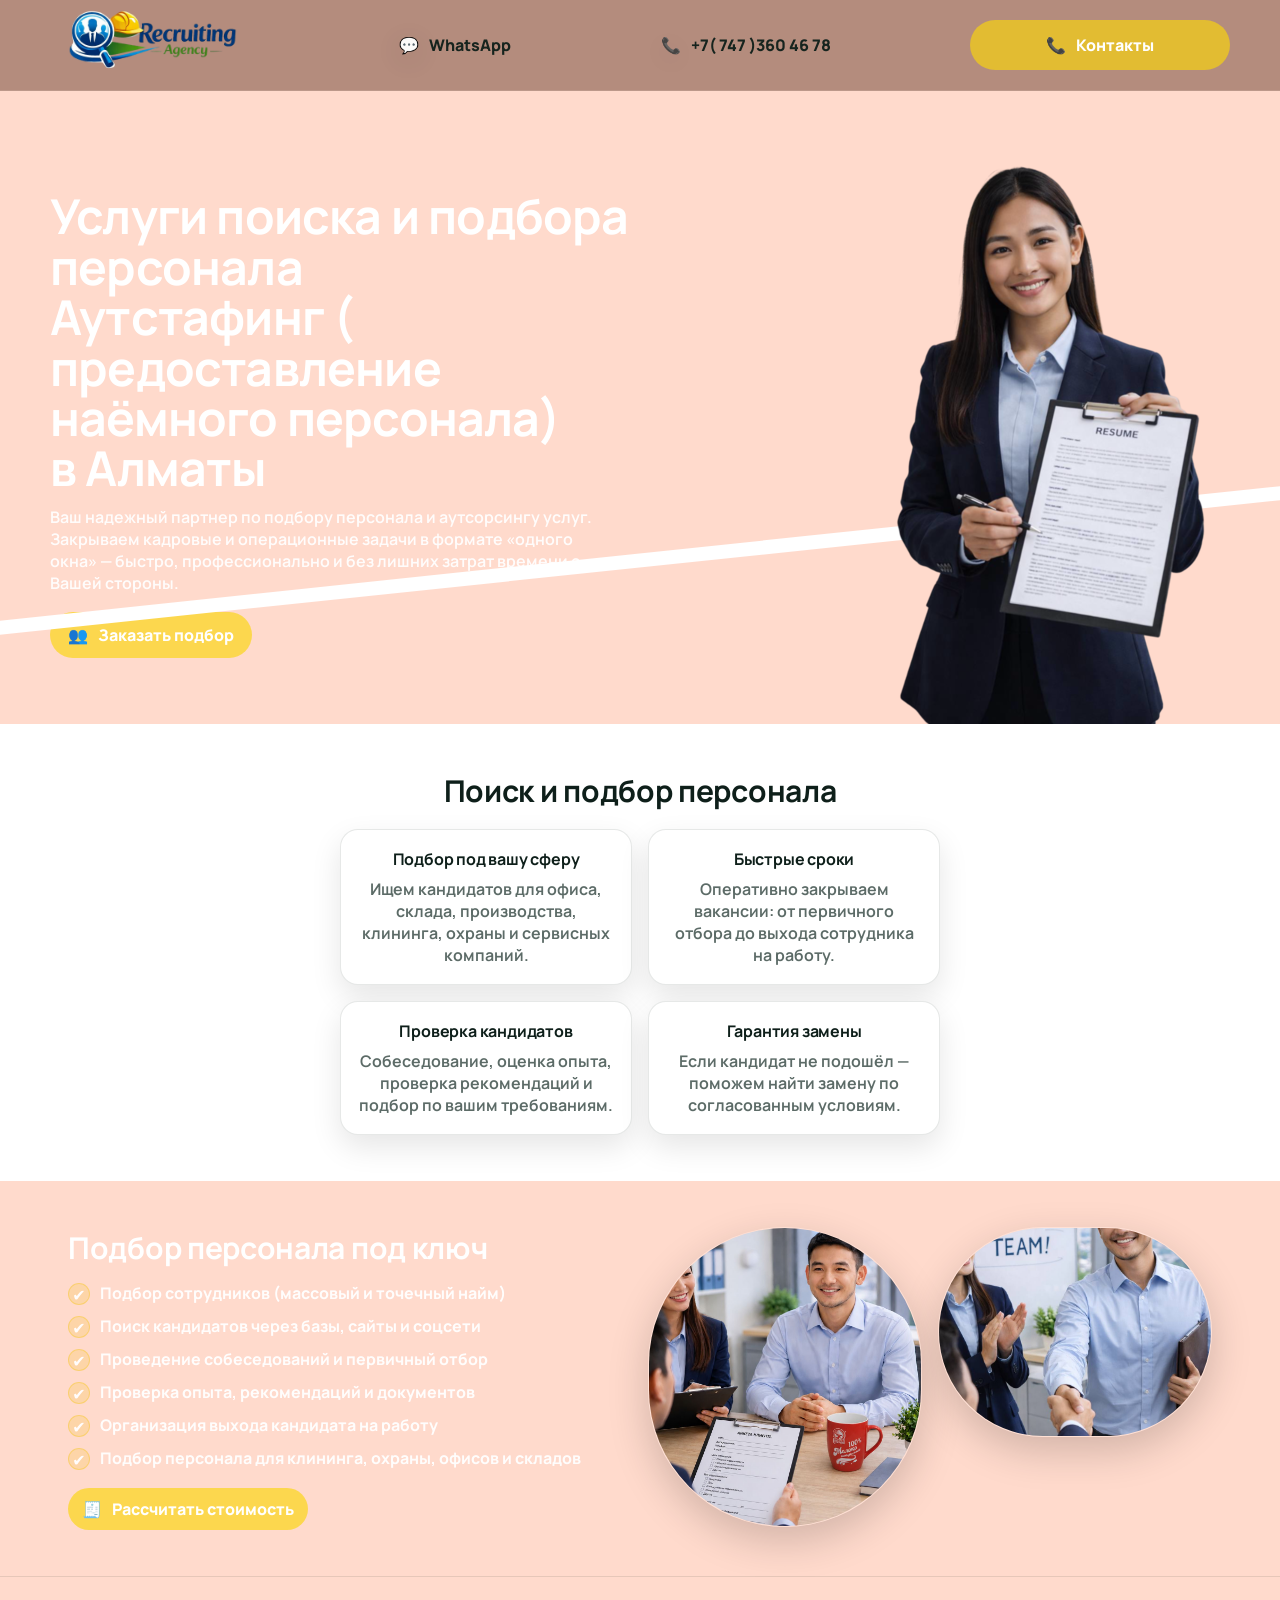
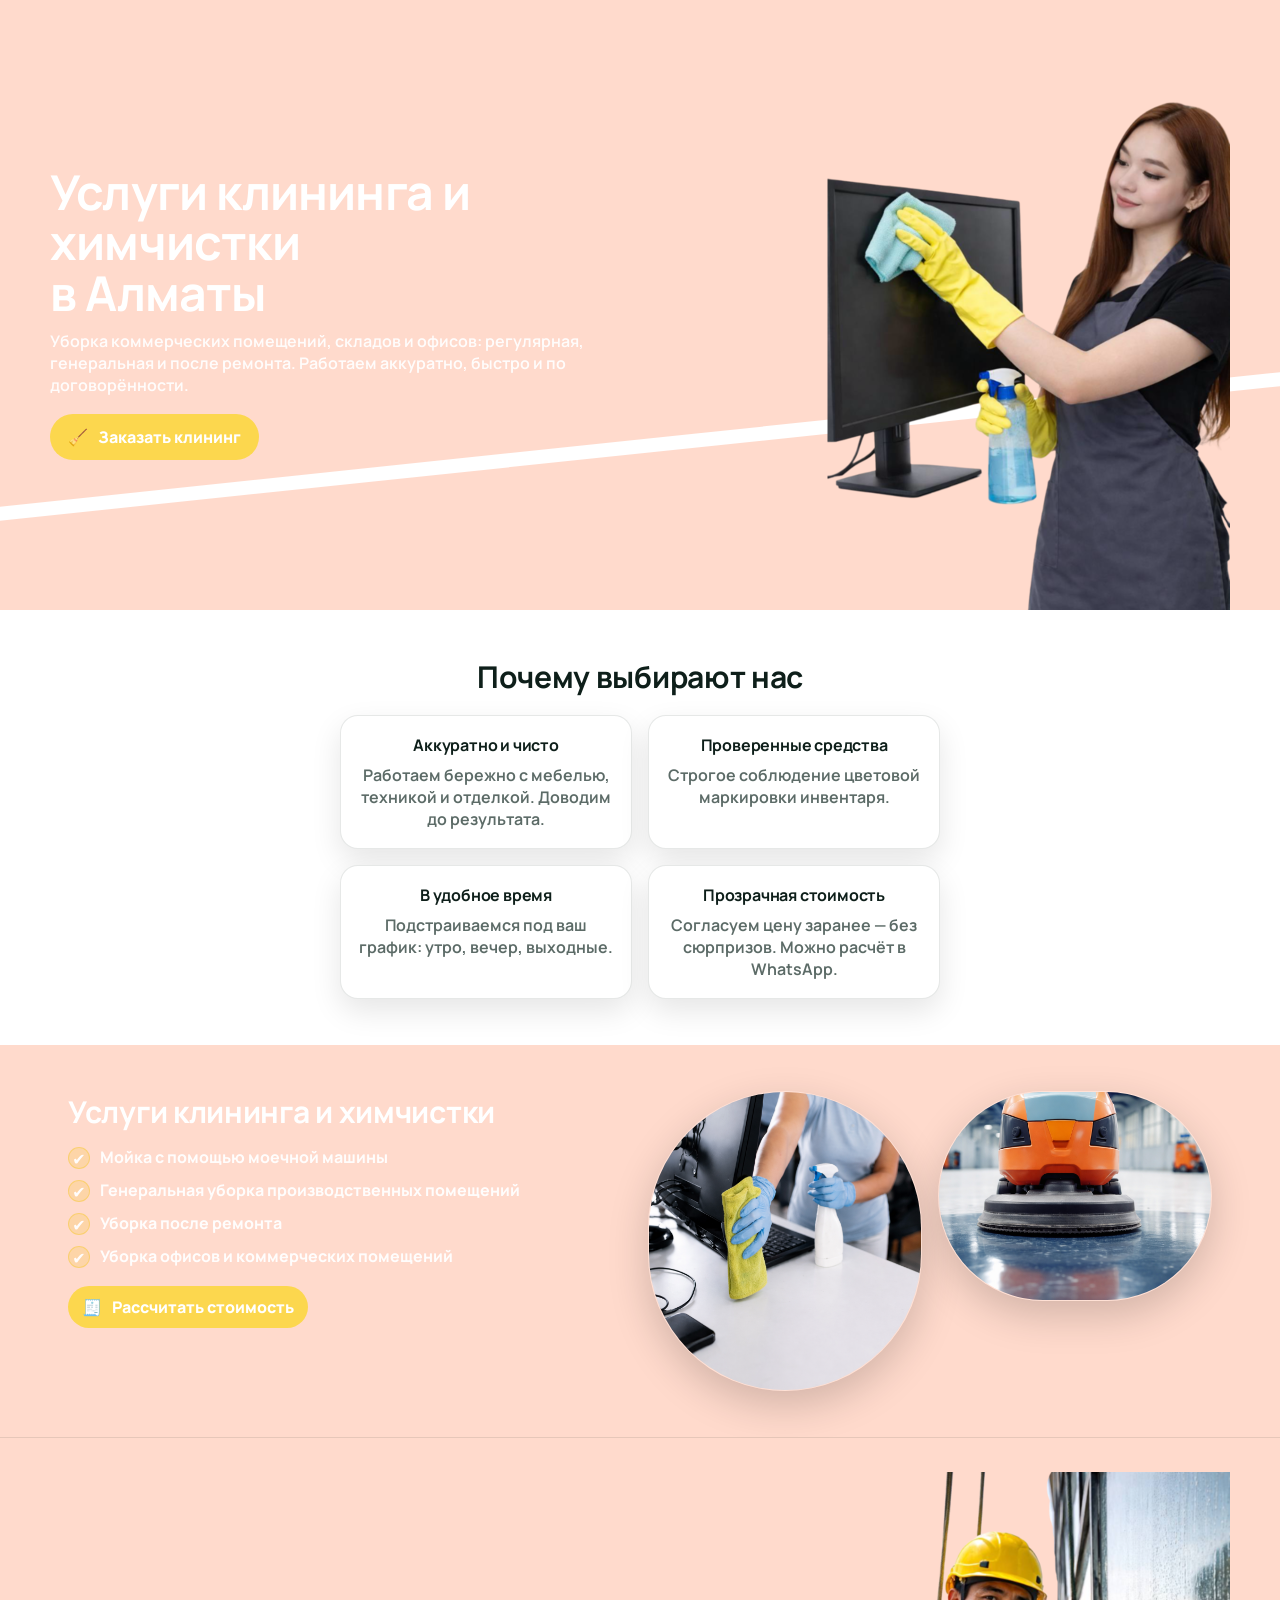
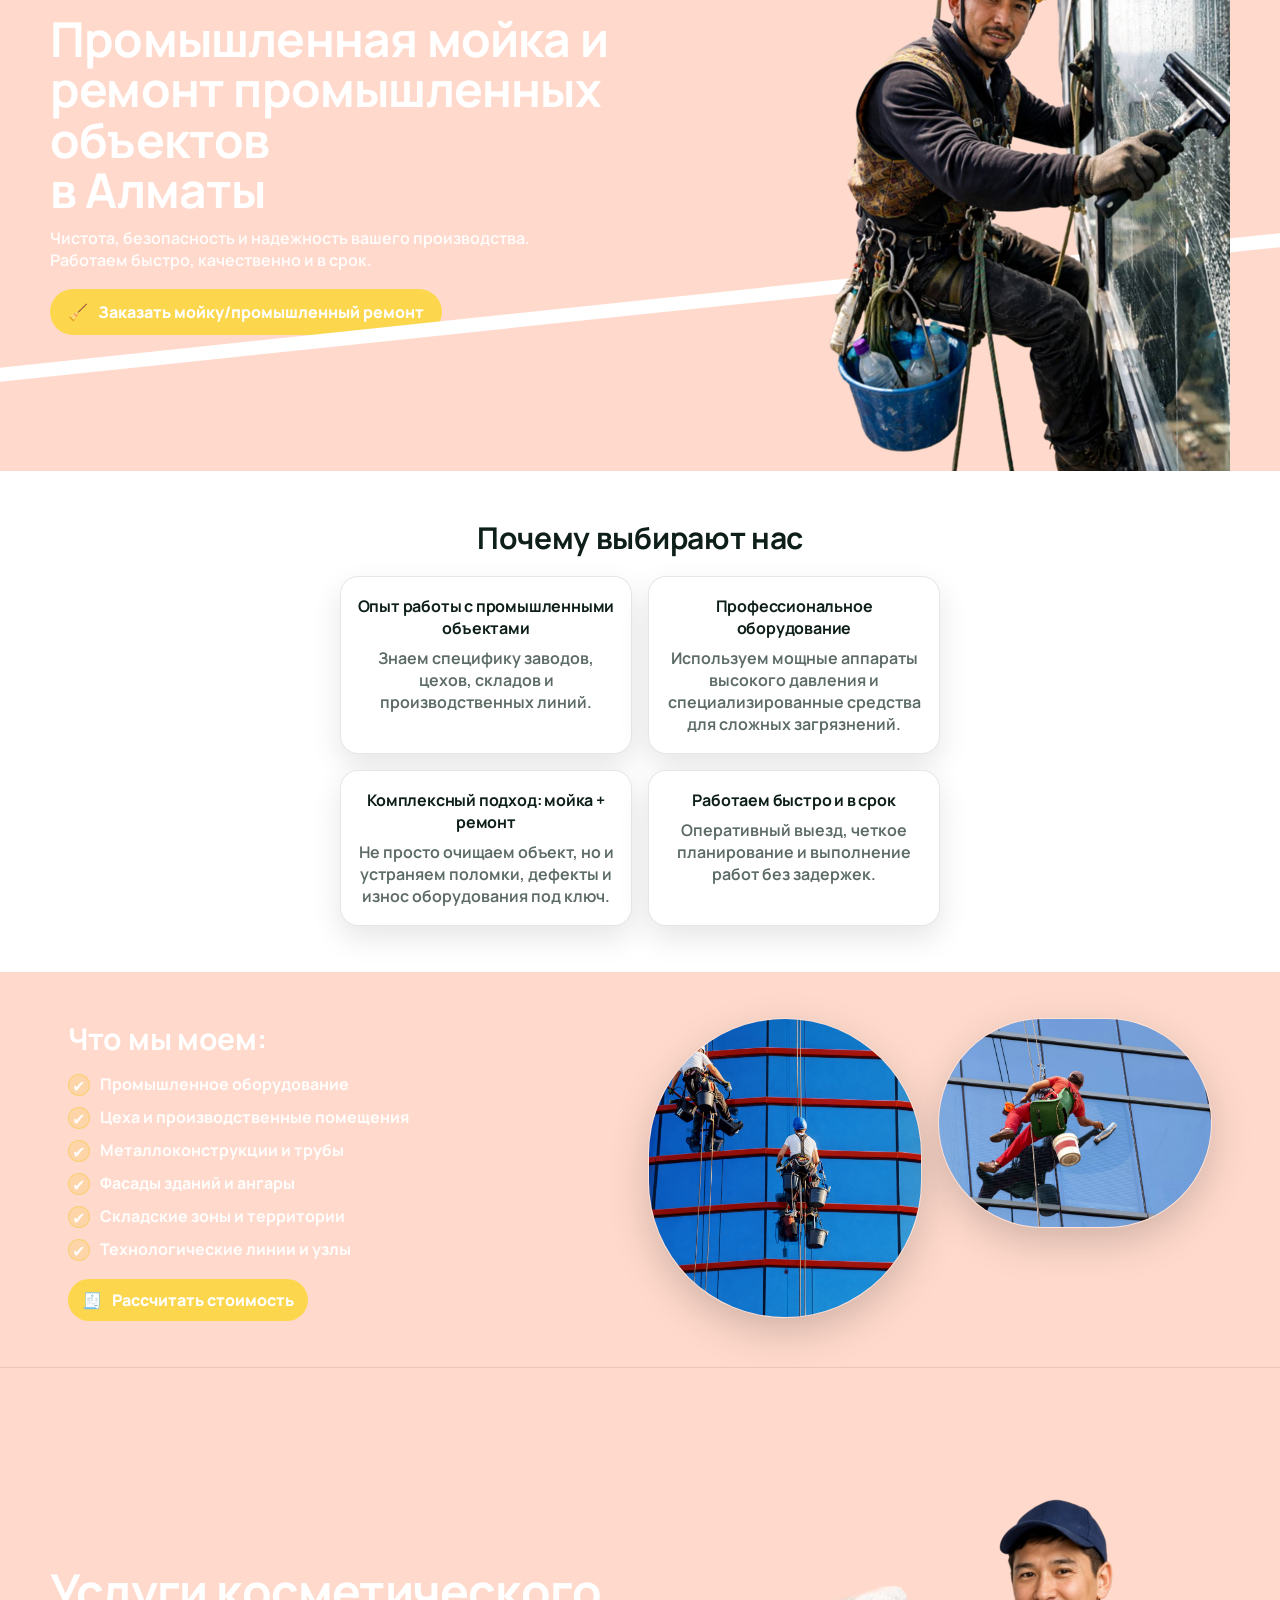
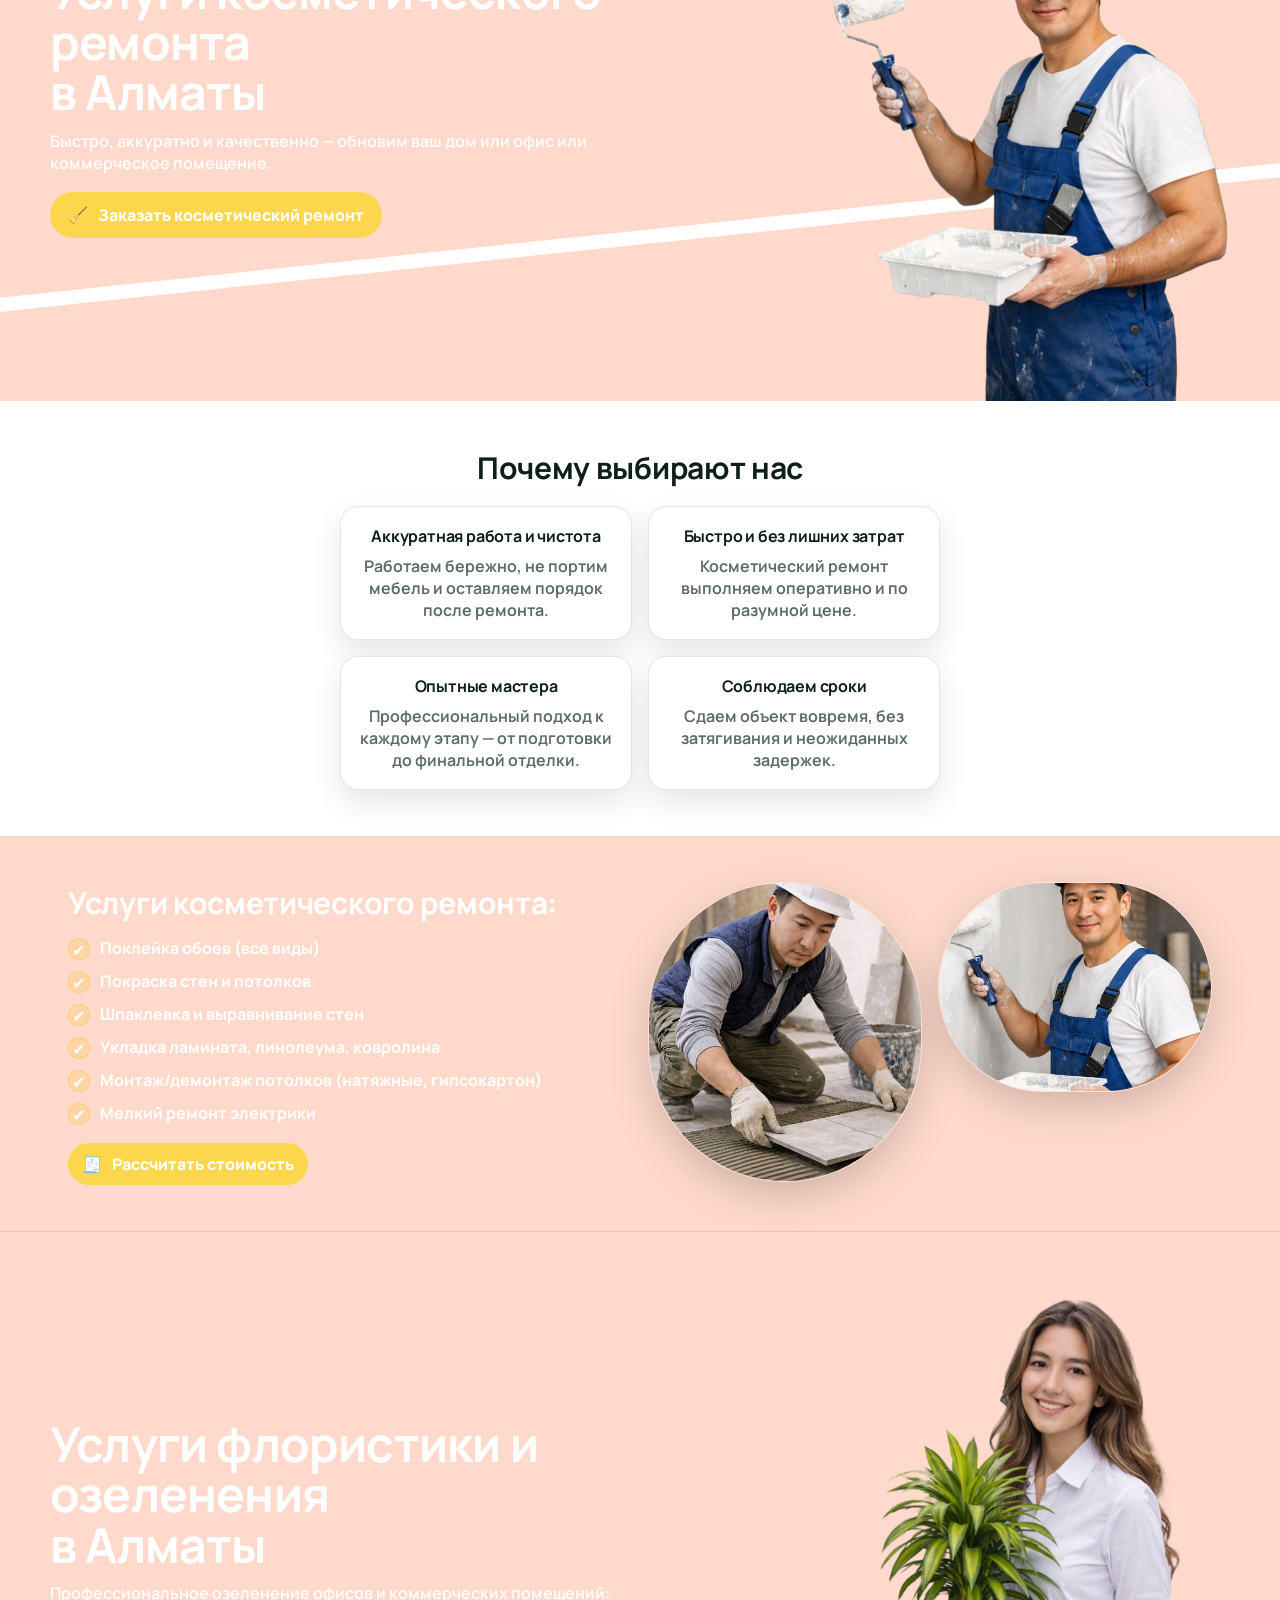
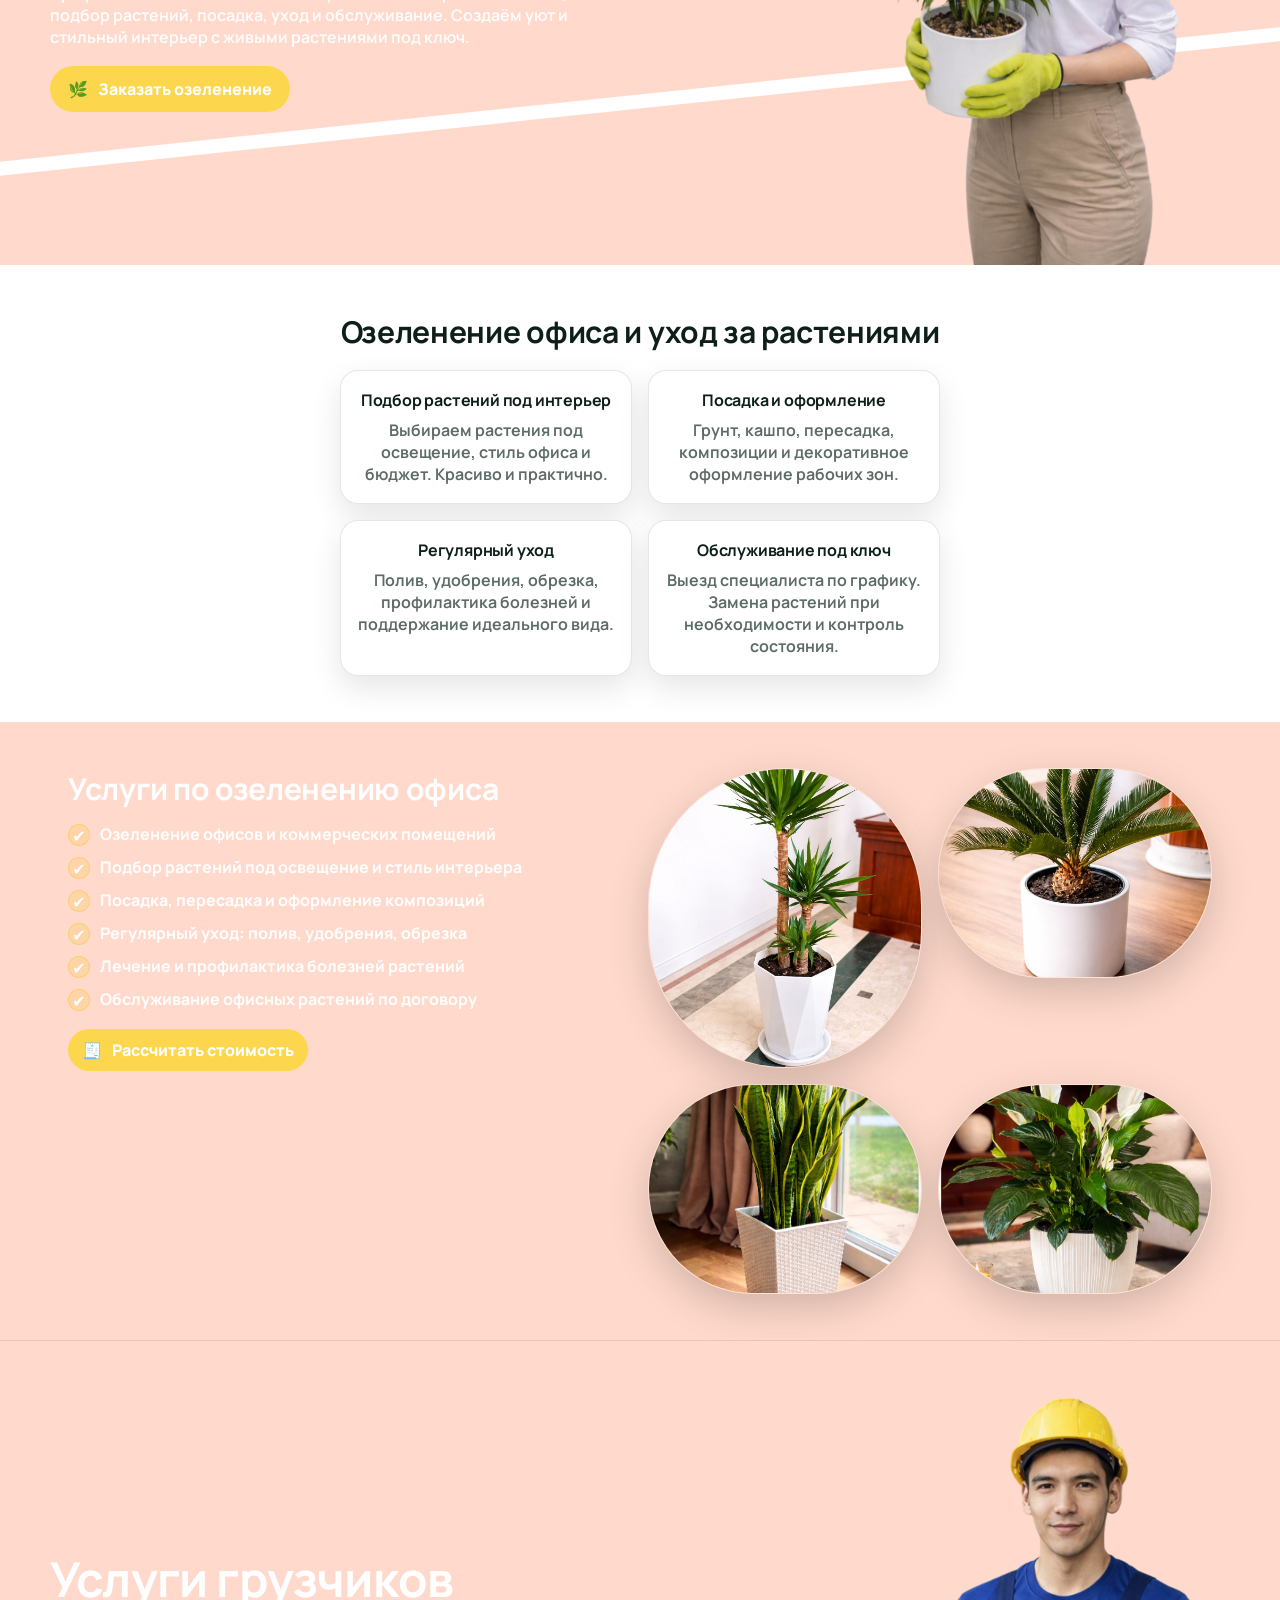
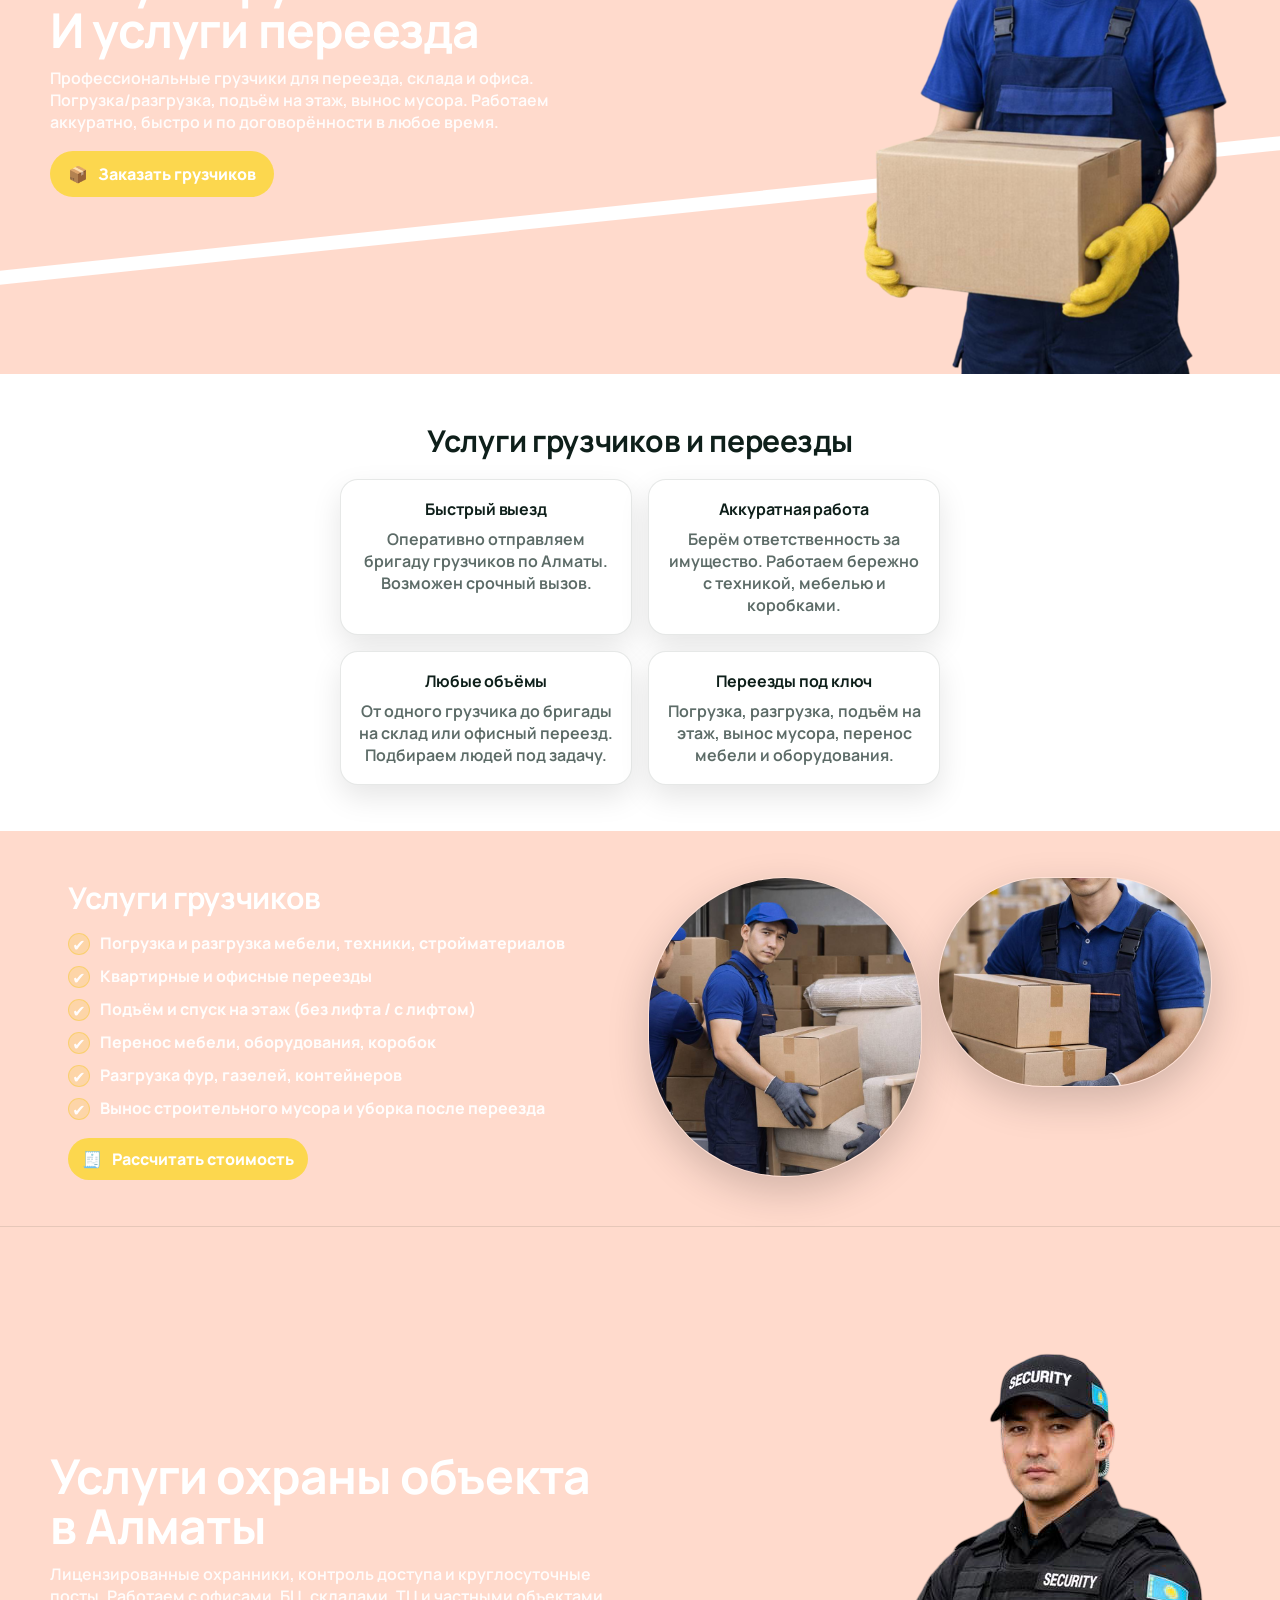
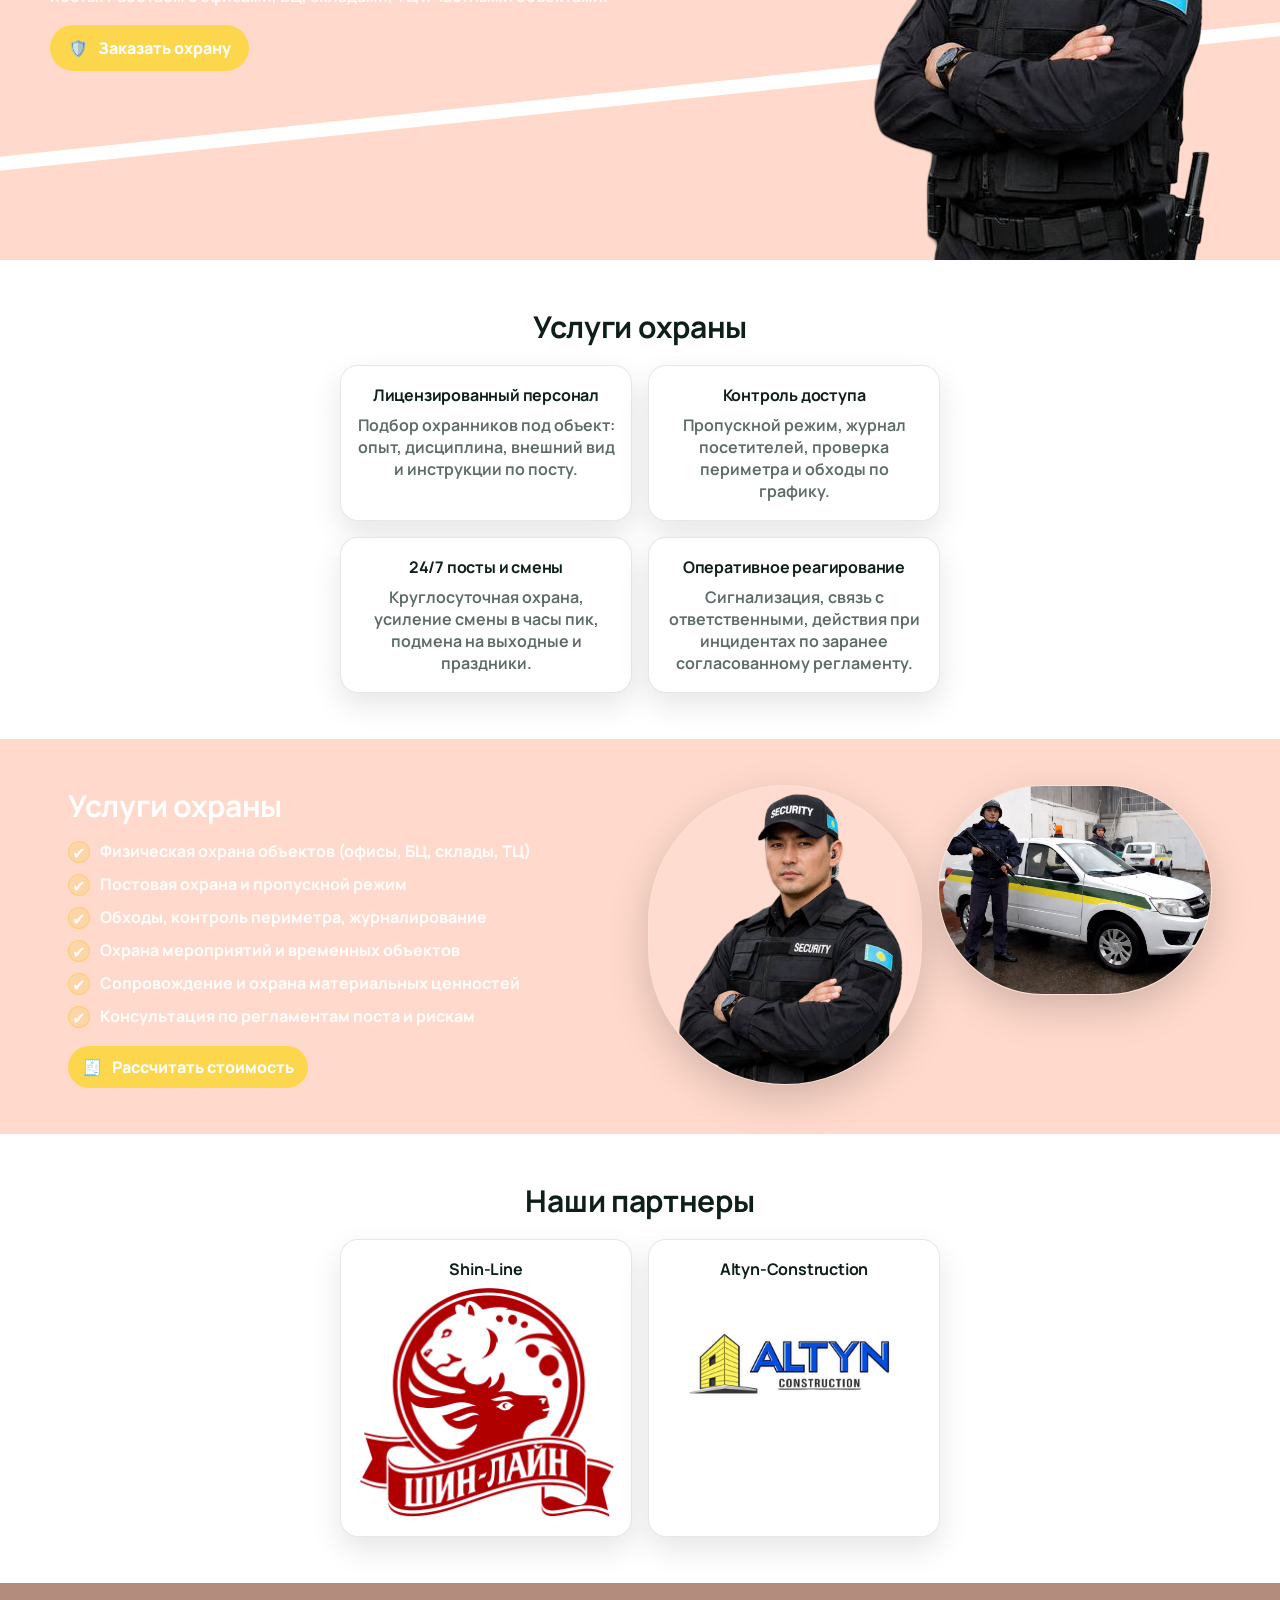
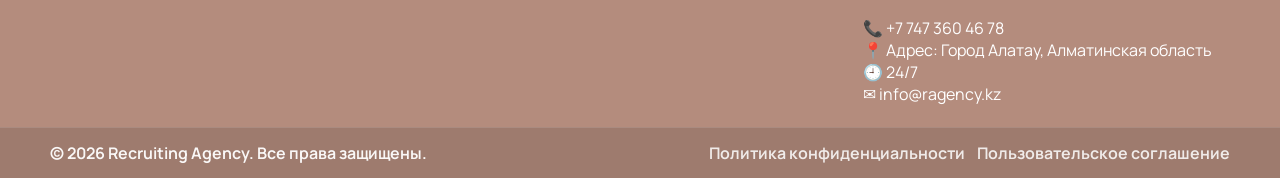
==== commit f869db6a: "Update index.html" ====
--- a/index.html
+++ b/index.html
@@ -48,7 +48,7 @@
 
       <div class="container hero__grid">
         <div class="hero__text">
-          <h1>Услуги поиска и подбора персонала<br />в Алматы</h1>
+          <h1>Услуги поиска и подбора персонала<br /> Аутстафинг ( предоставление наёмного персонала)<br />в Алматы</h1>
           <p class="hero__lead">
             Ваш надежный партнер по подбору персонала и аутсорсингу услуг.
             Закрываем кадровые и операционные задачи в формате «одного окна» — быстро, профессионально и без лишних
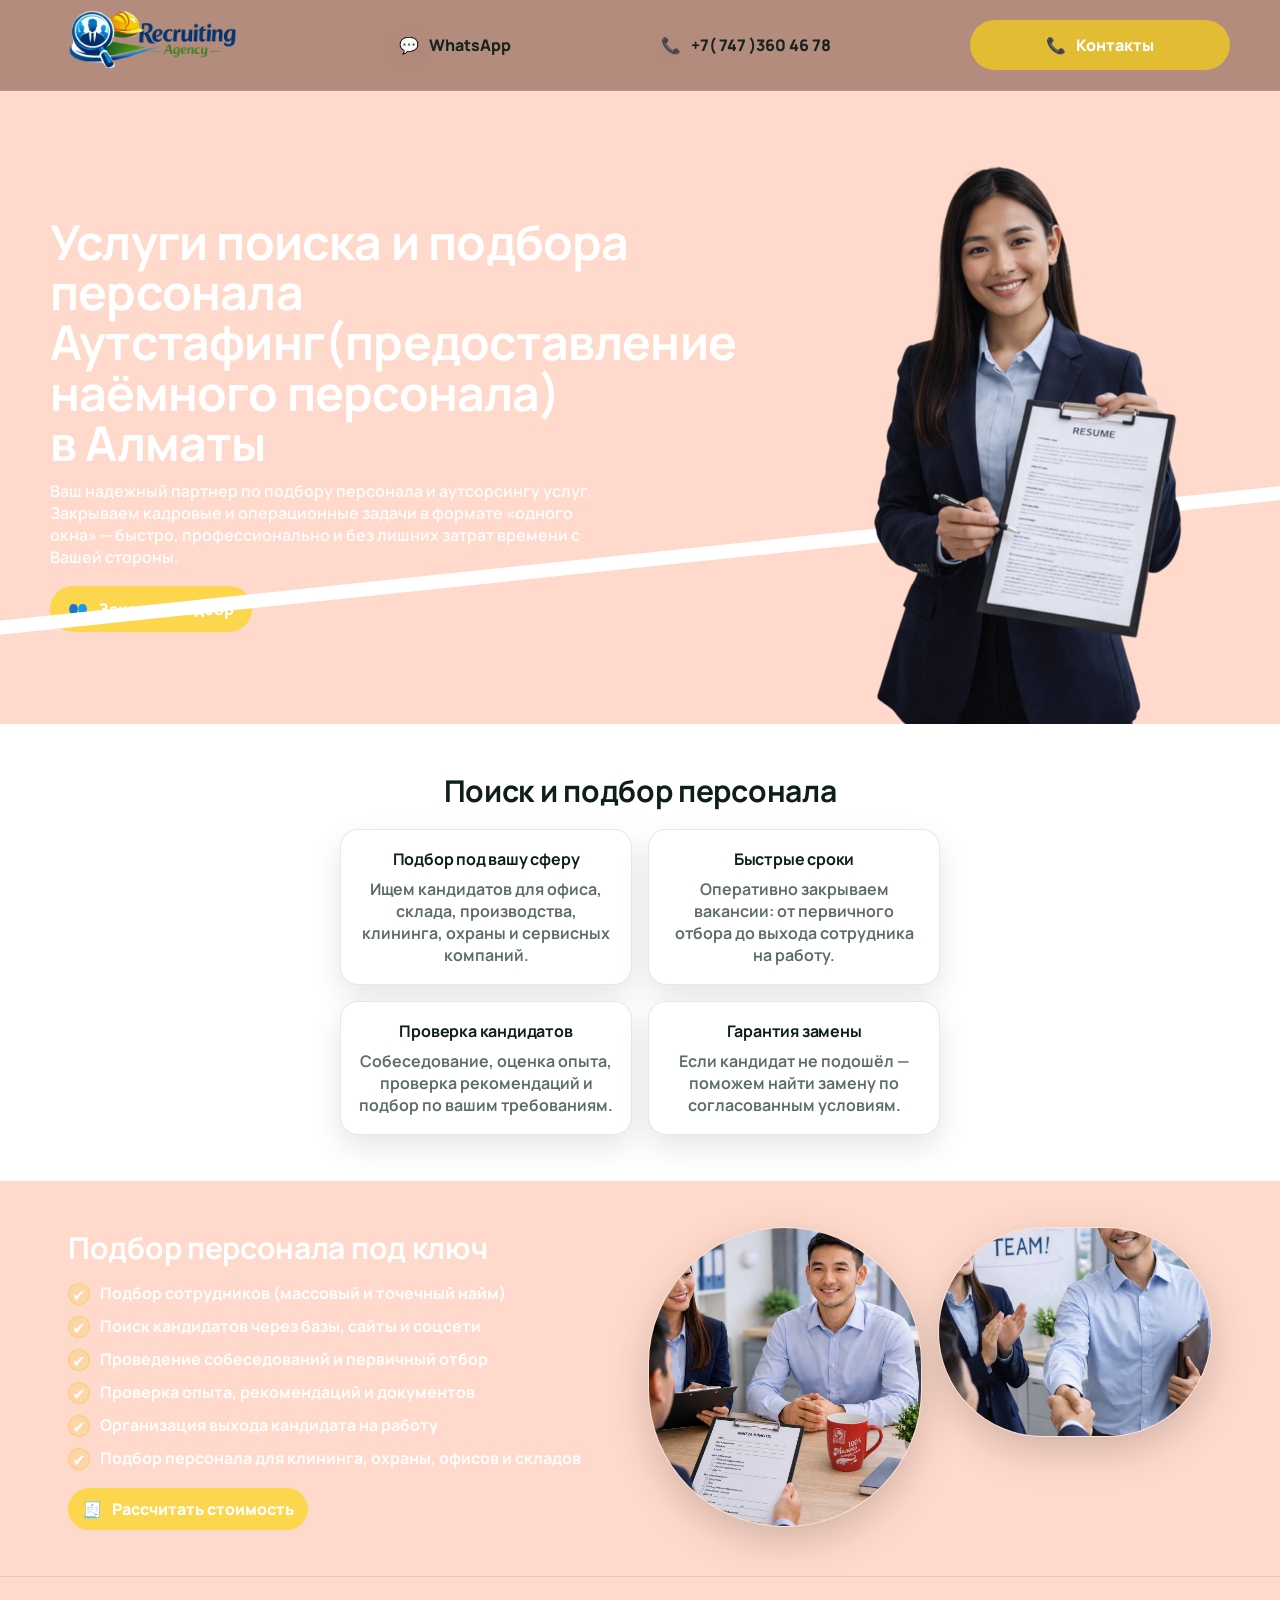
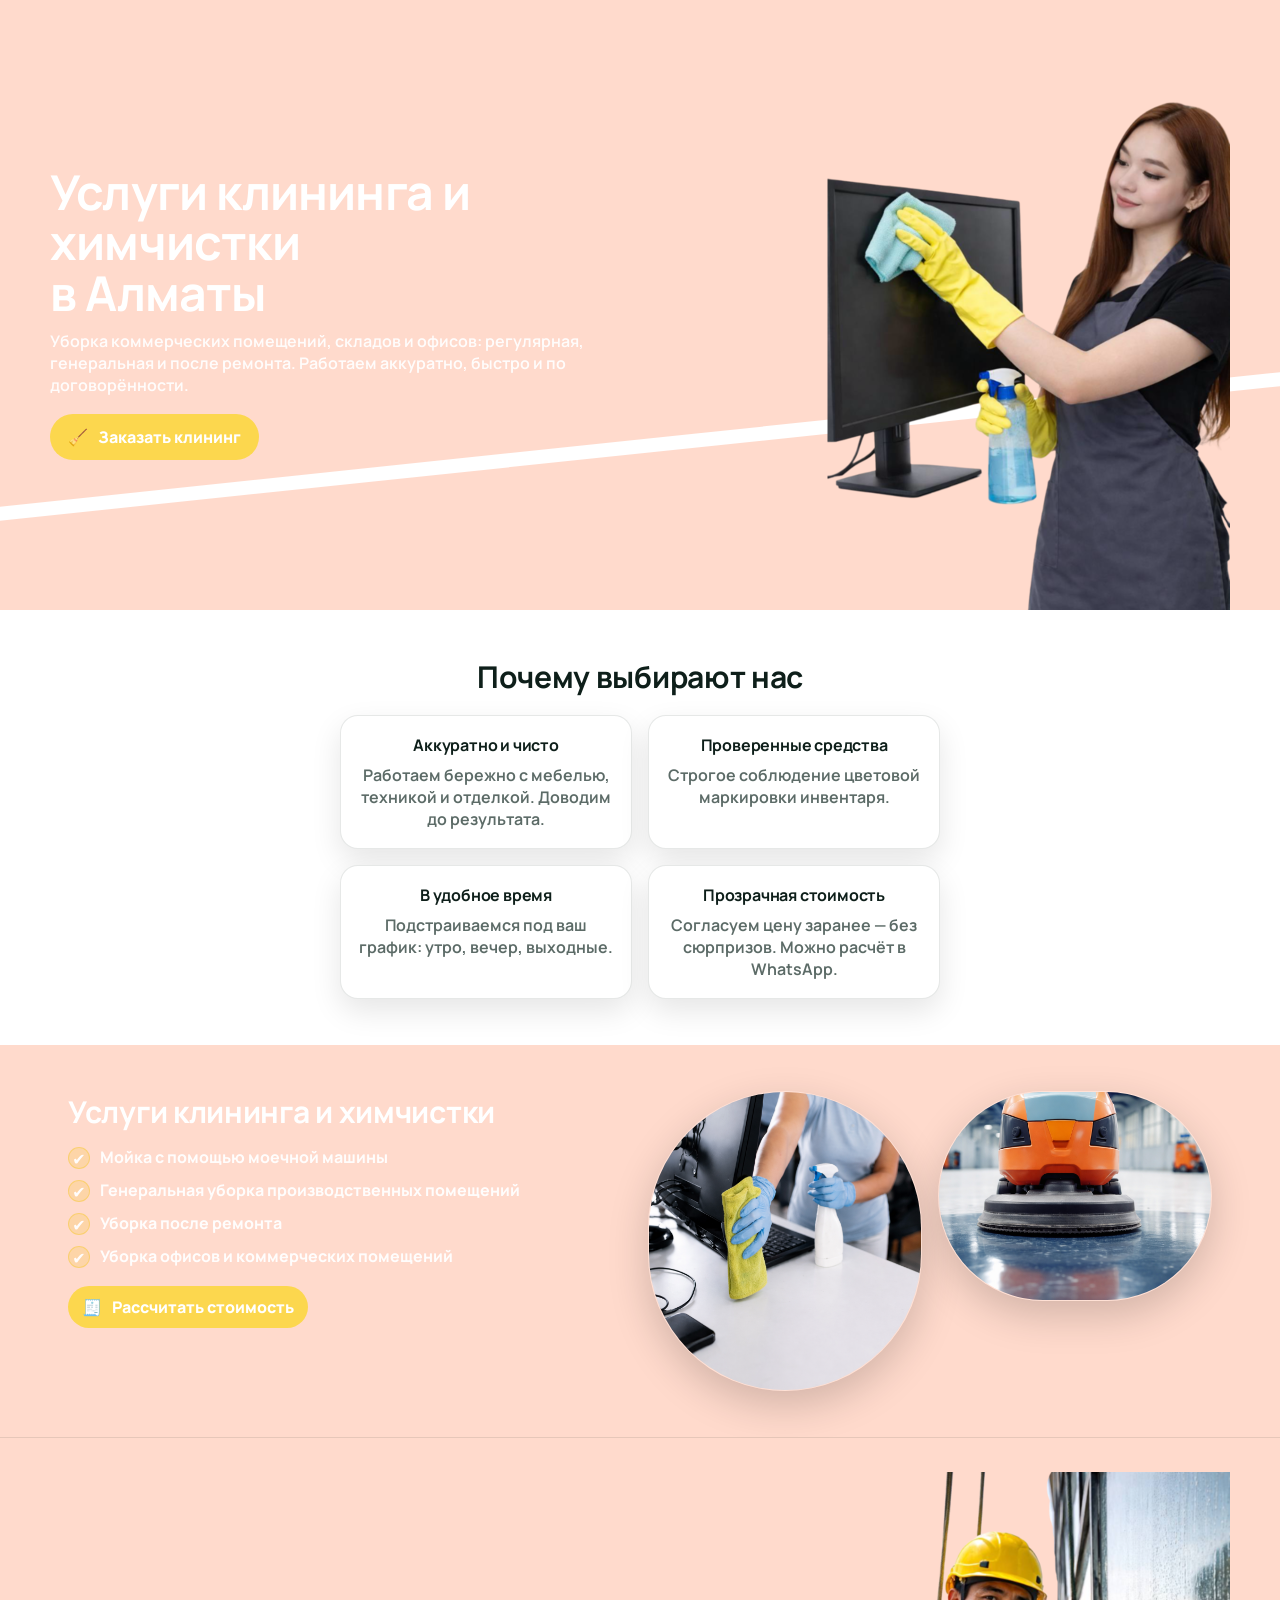
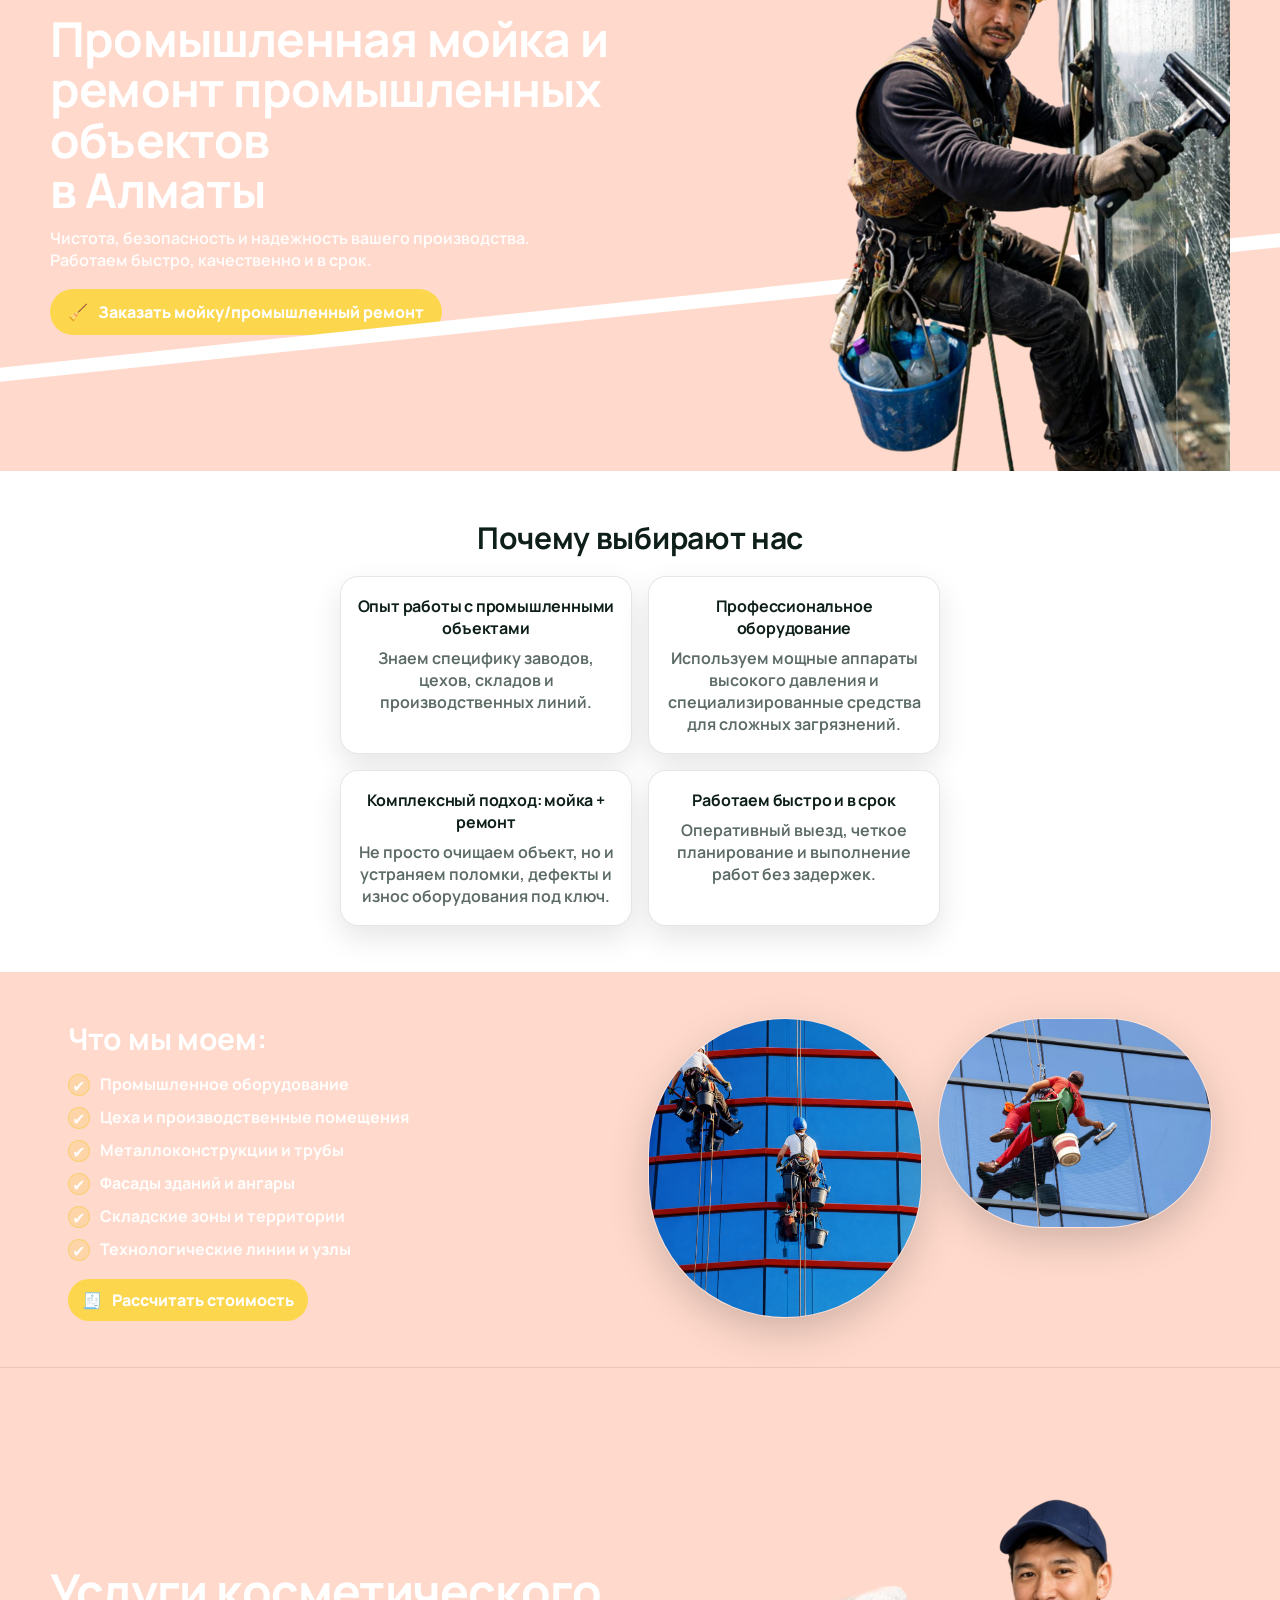
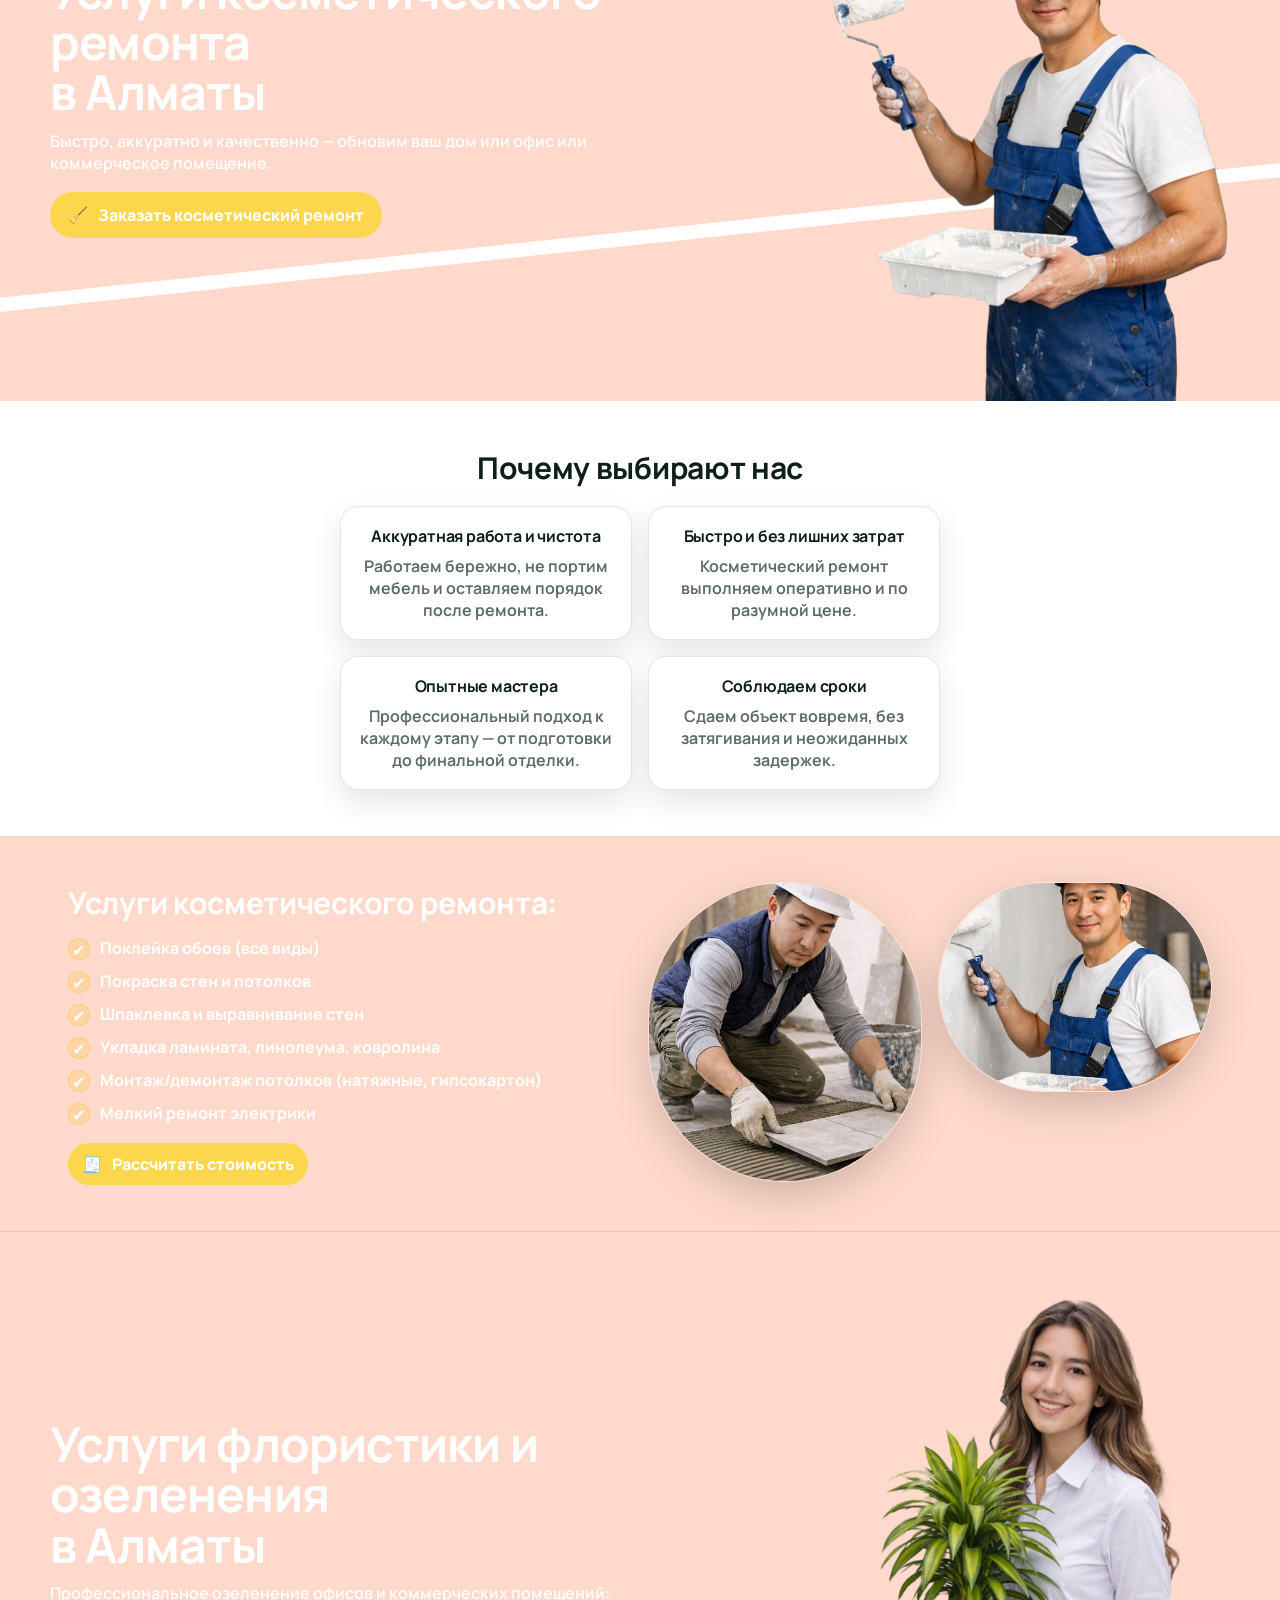
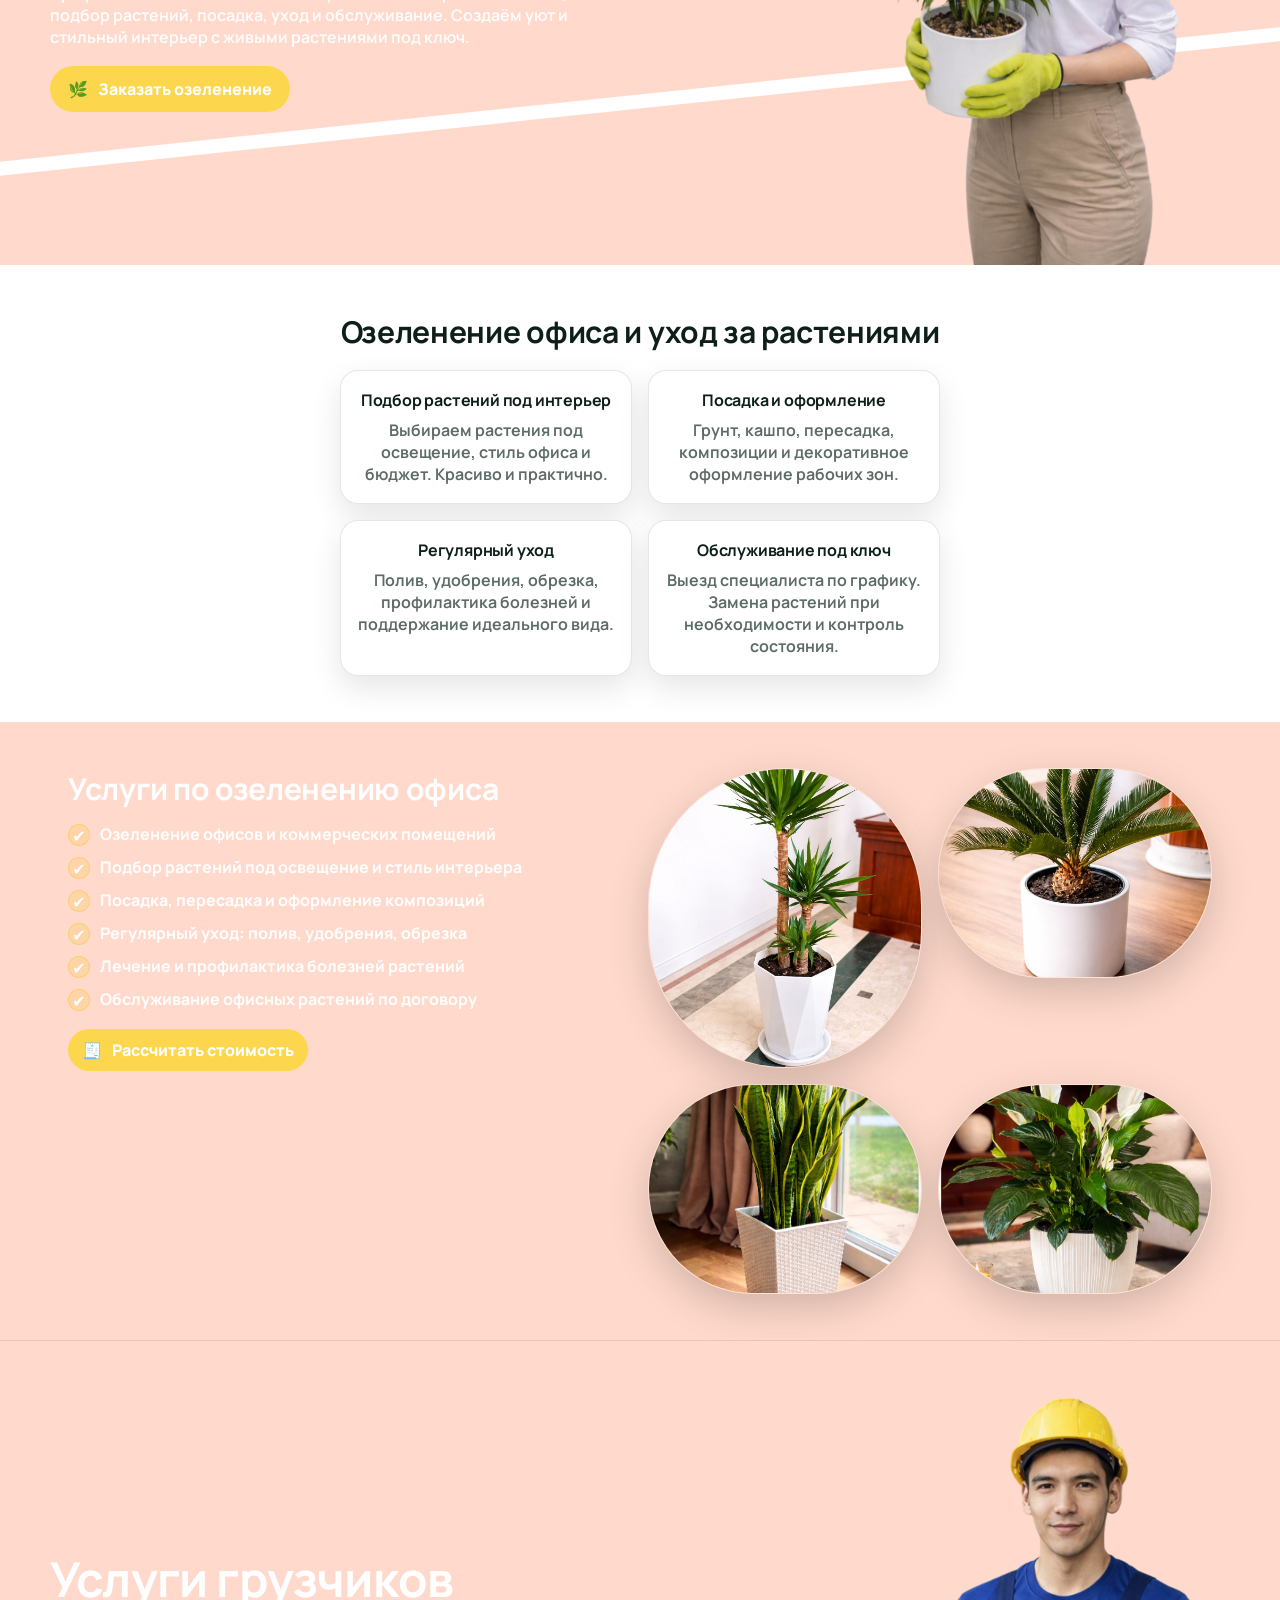
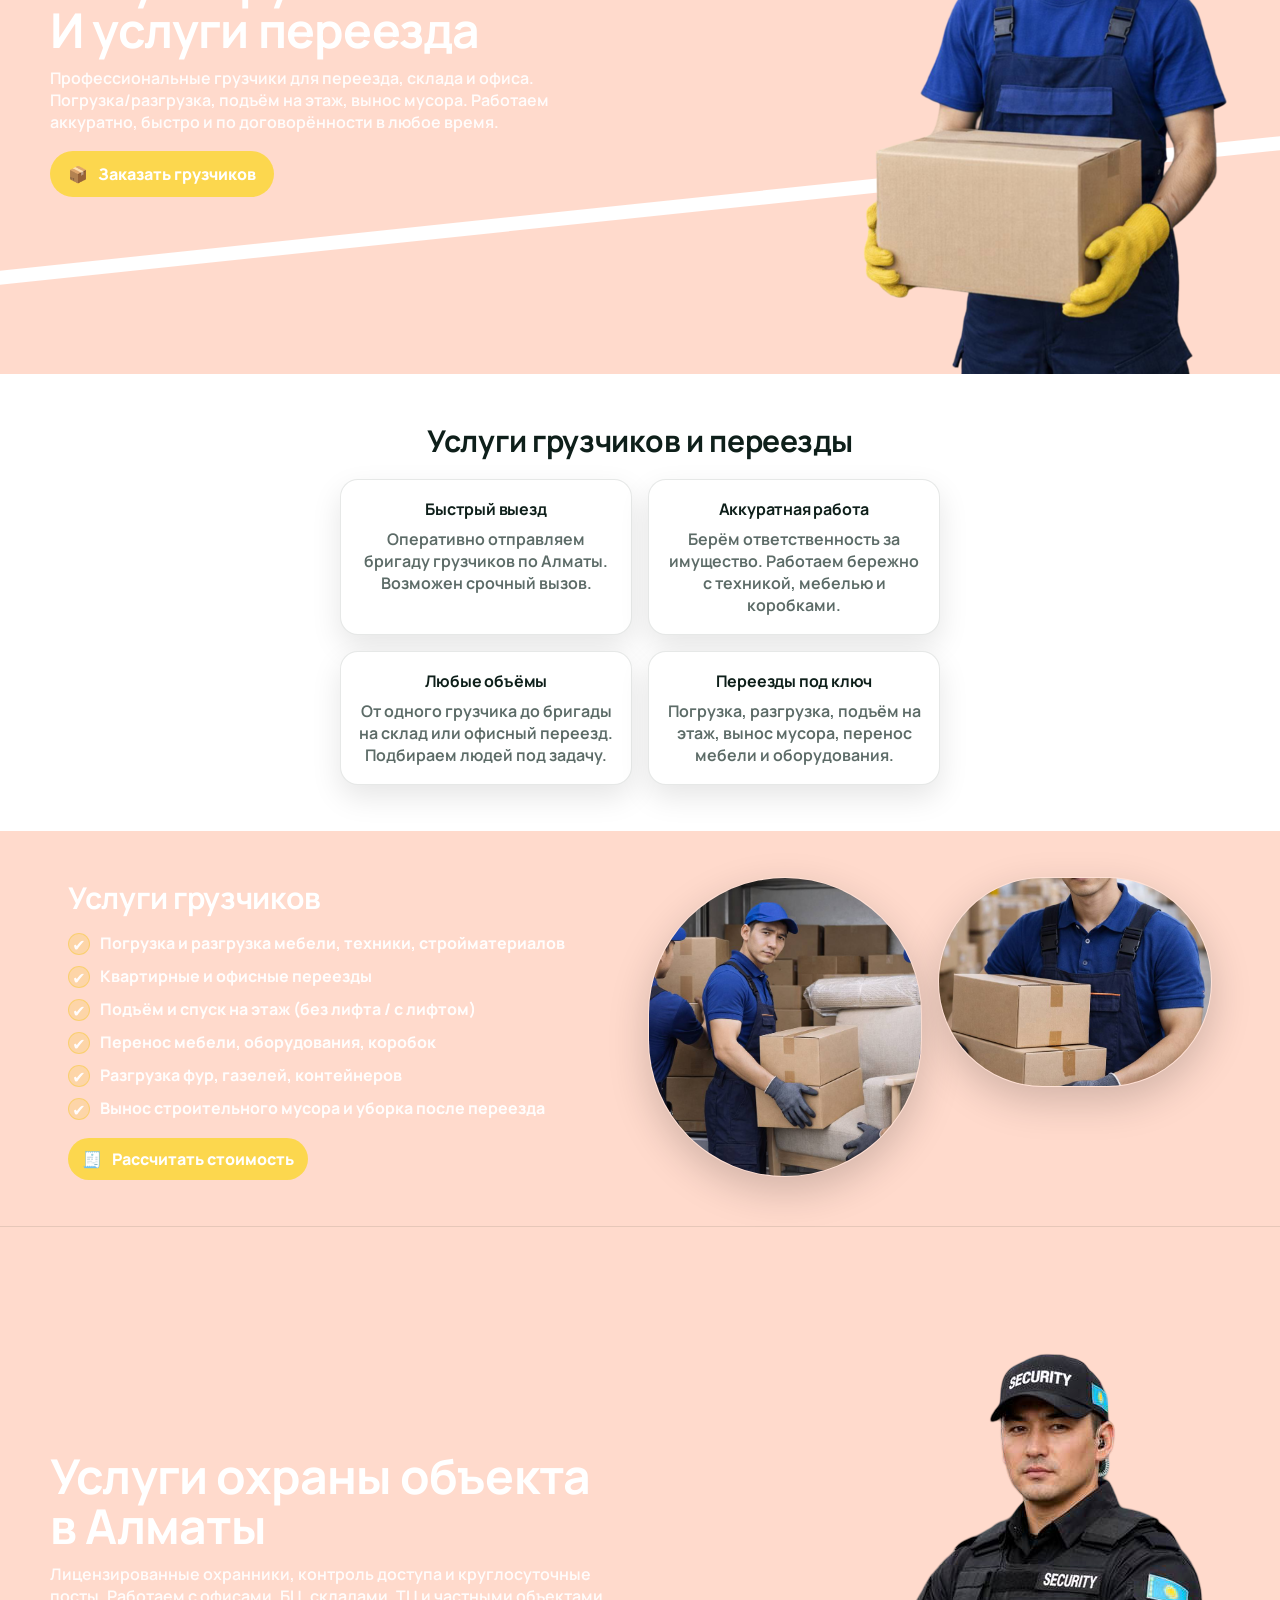
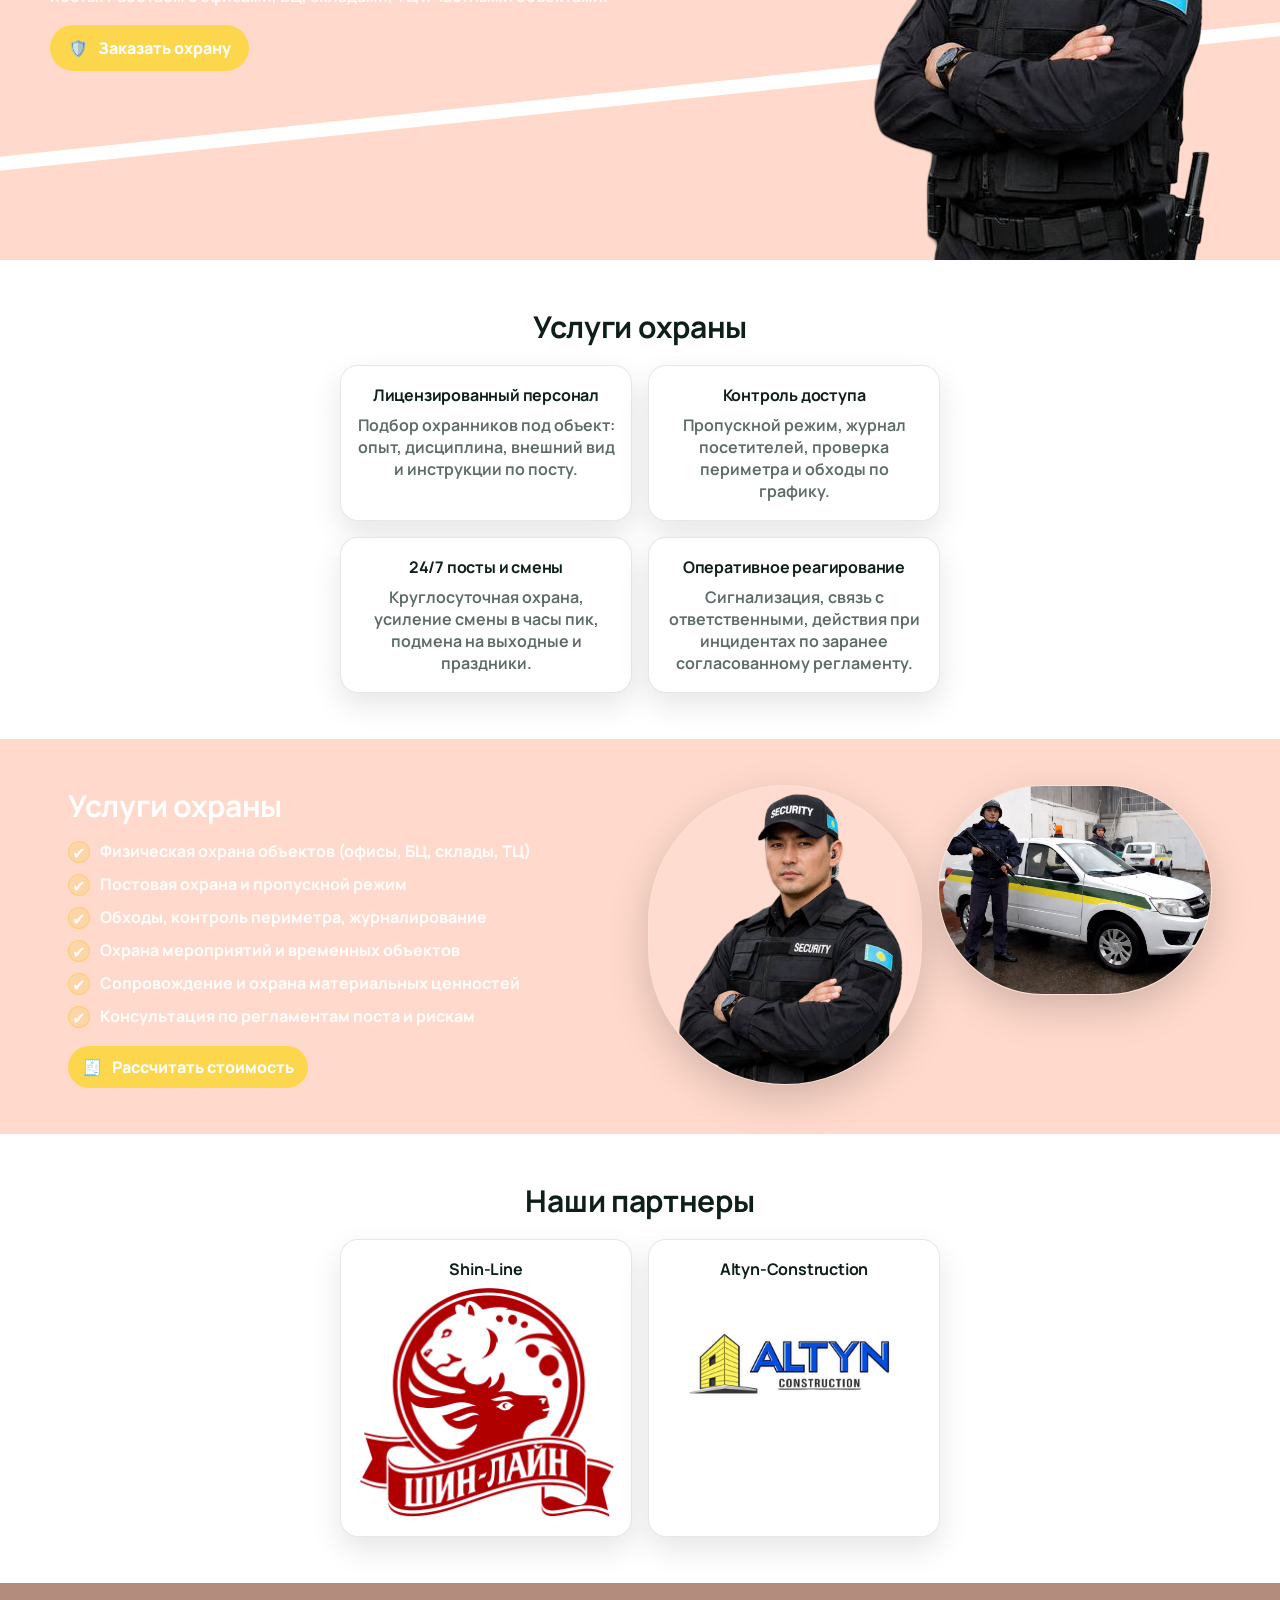
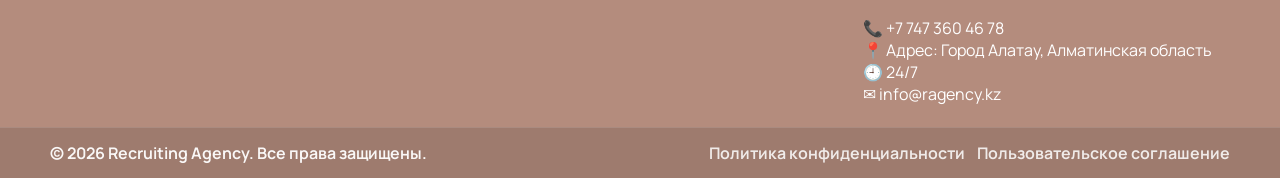
==== commit b7727df5: "Update index.html" ====
--- a/index.html
+++ b/index.html
@@ -48,7 +48,7 @@
 
       <div class="container hero__grid">
         <div class="hero__text">
-          <h1>Услуги поиска и подбора персонала<br /> Аутстафинг ( предоставление наёмного персонала)<br />в Алматы</h1>
+          <h1>Услуги поиска и подбора персонала<br />Аутстафинг(предоставление наёмного персонала)<br />в Алматы</h1>
           <p class="hero__lead">
             Ваш надежный партнер по подбору персонала и аутсорсингу услуг.
             Закрываем кадровые и операционные задачи в формате «одного окна» — быстро, профессионально и без лишних
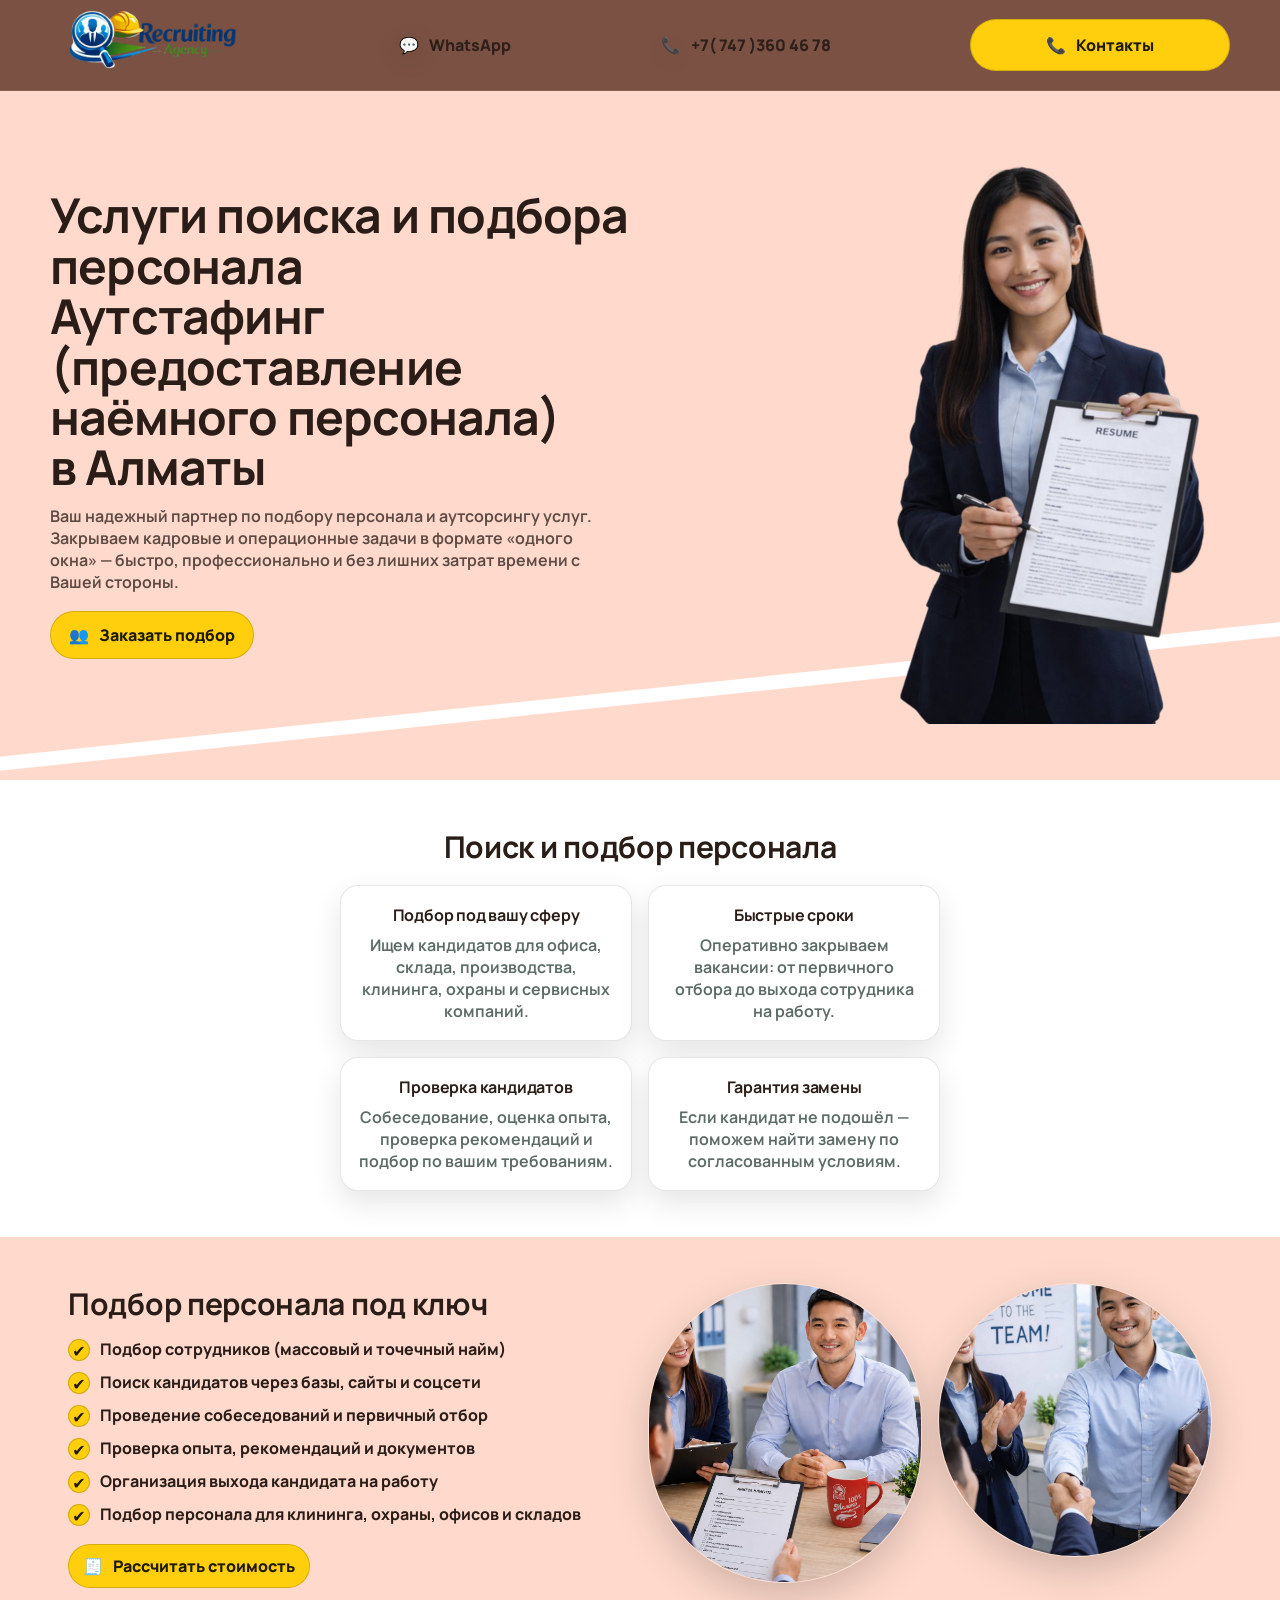
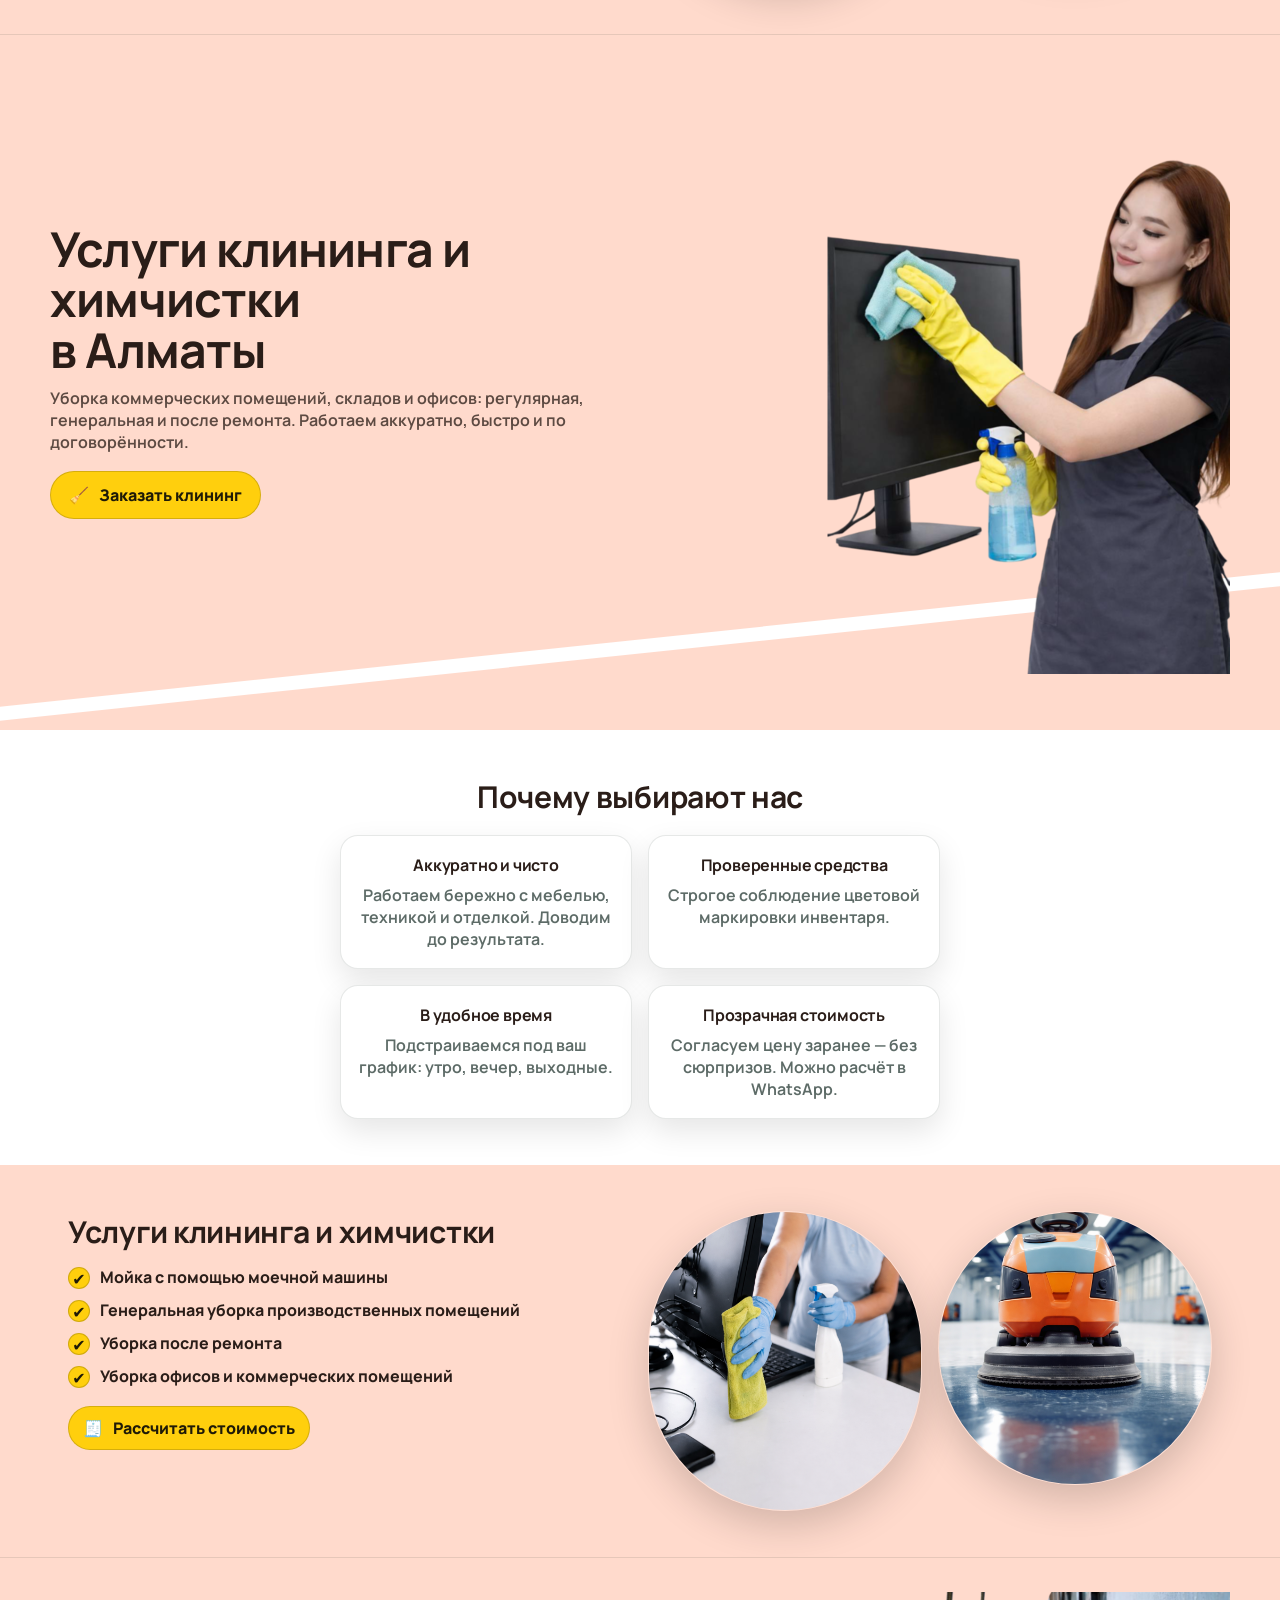
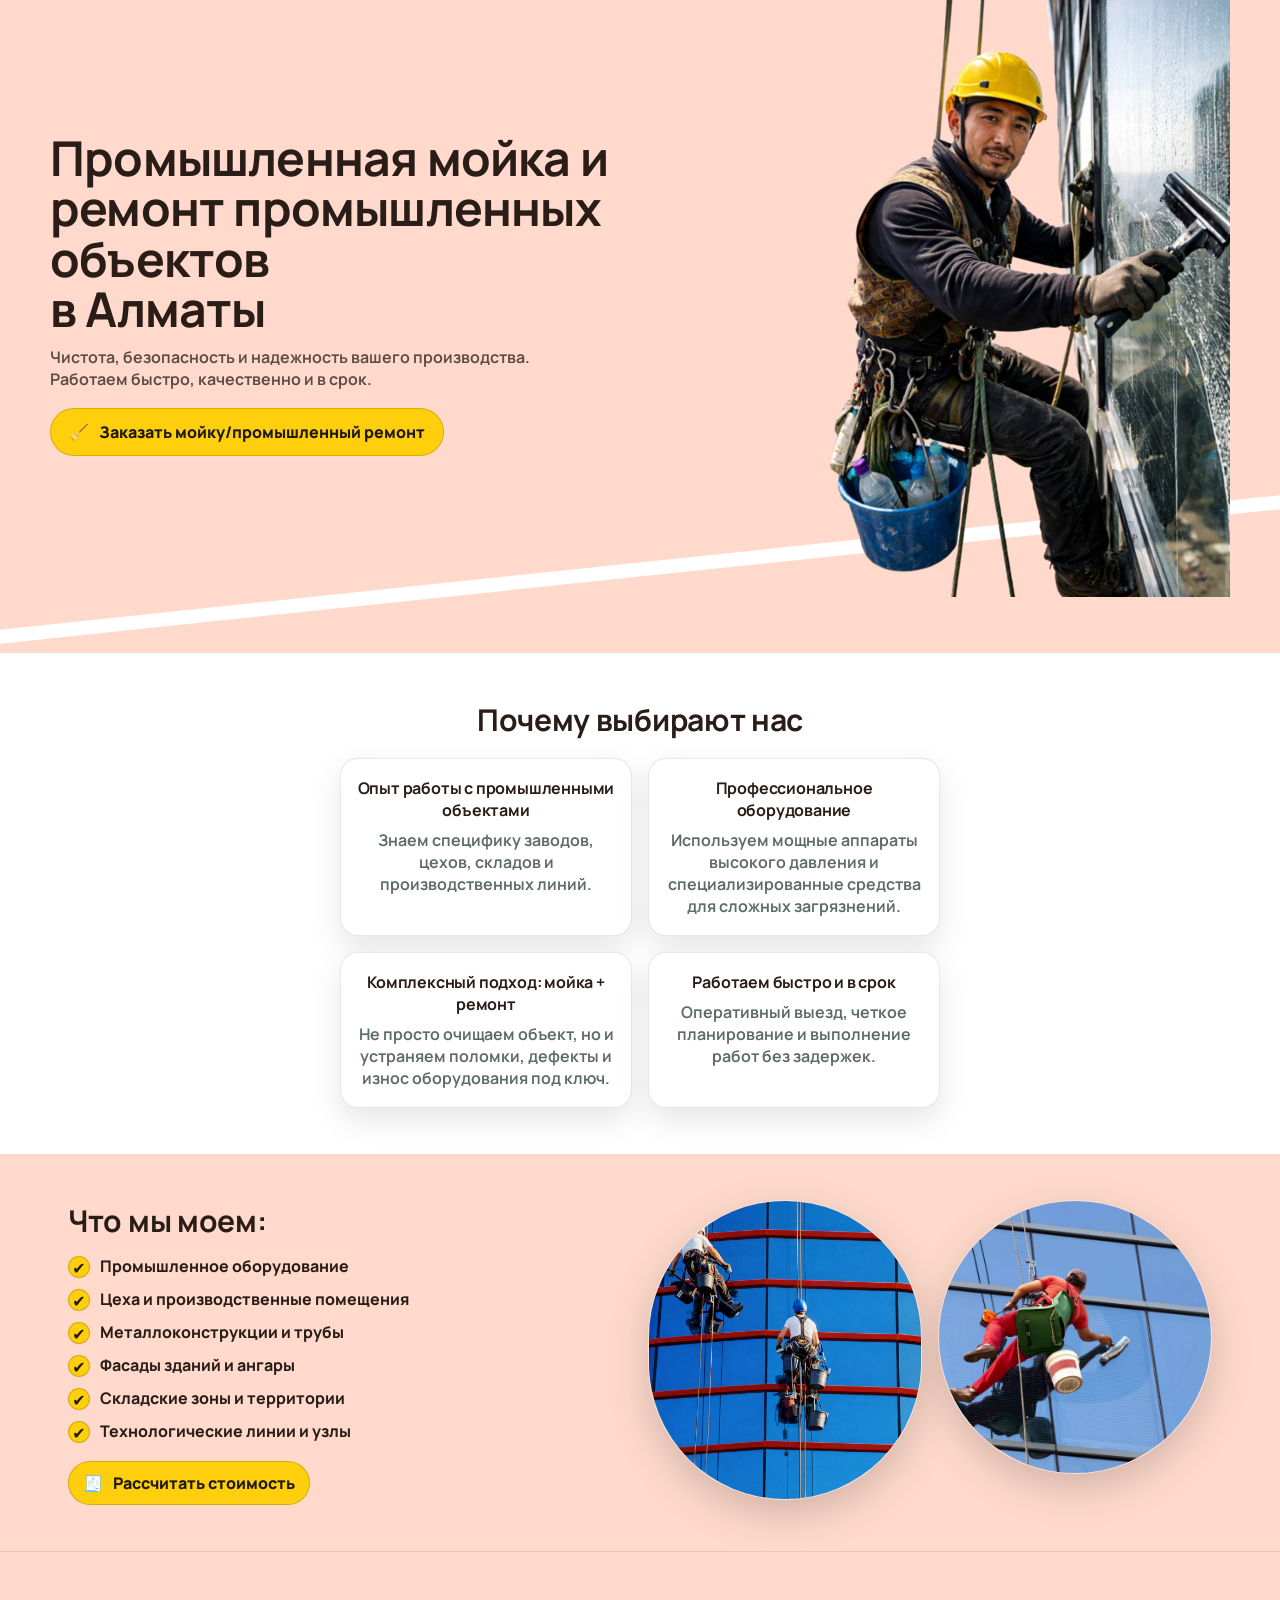
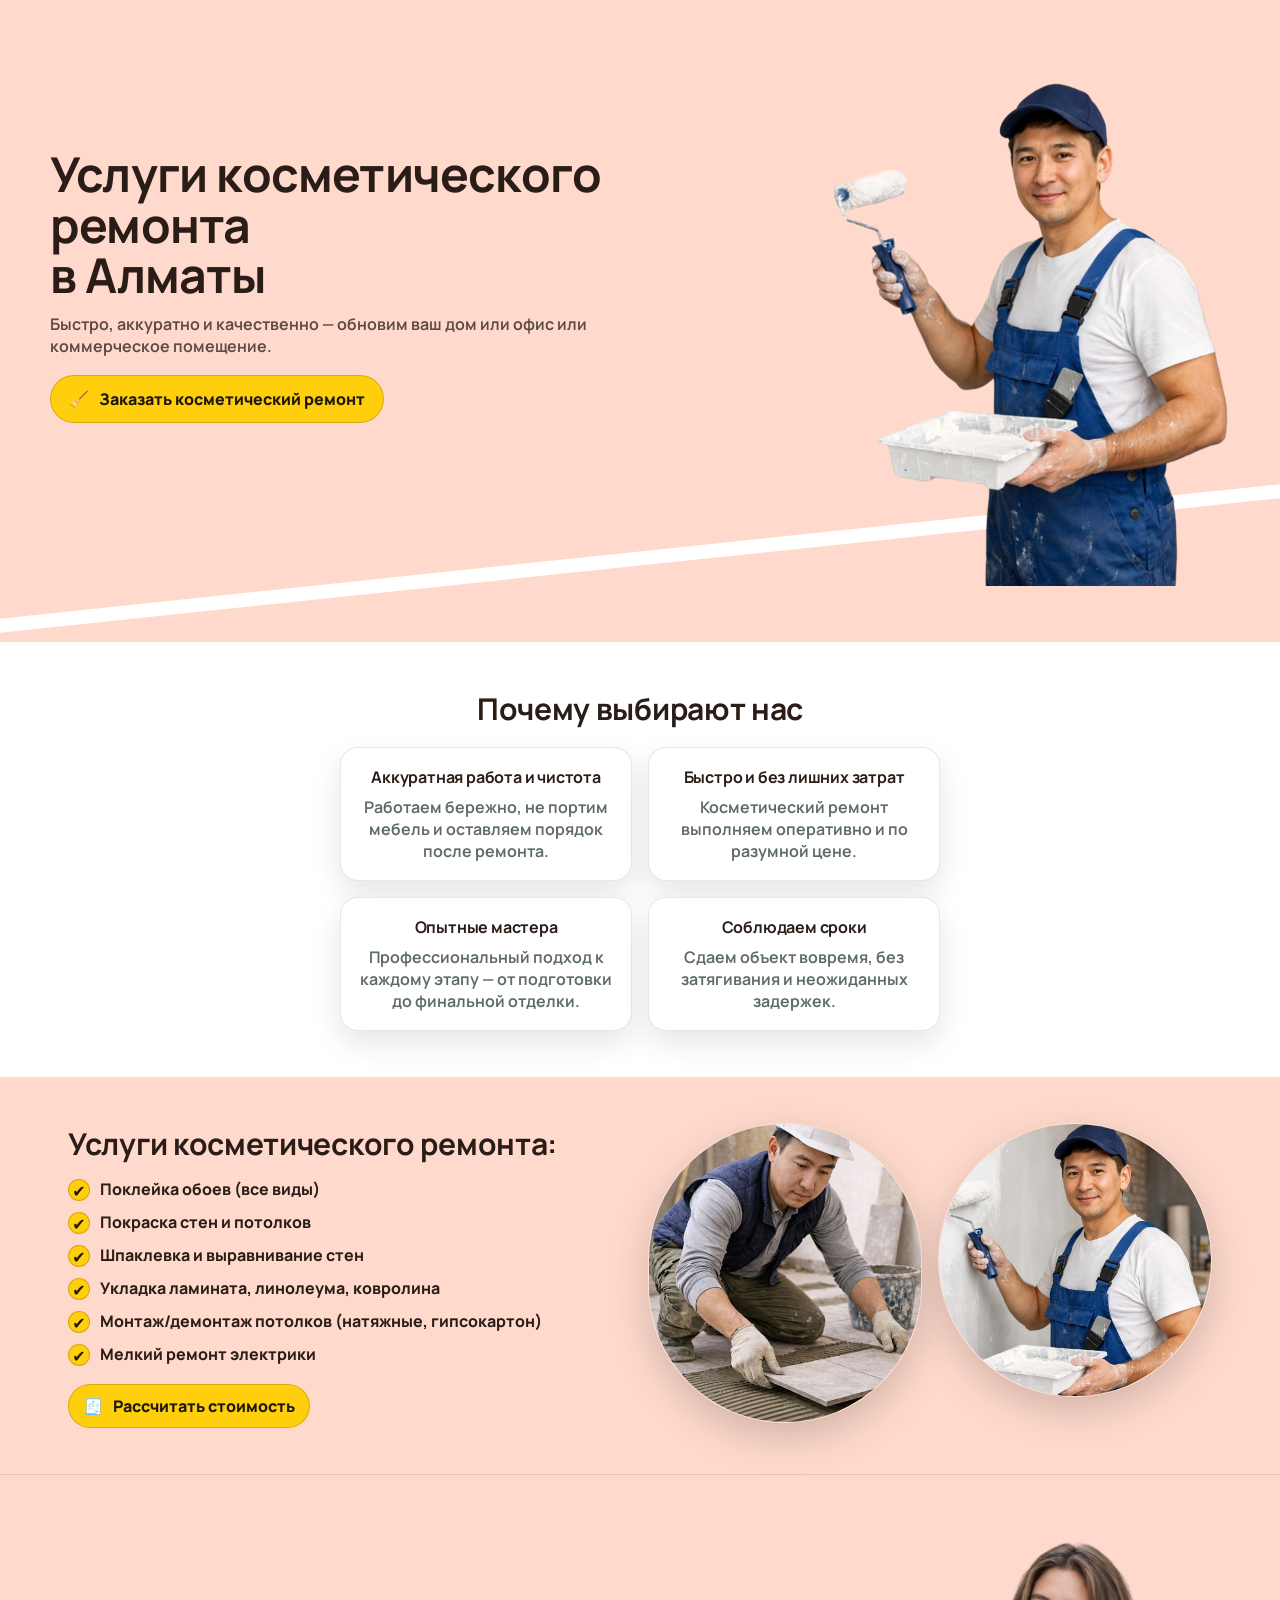
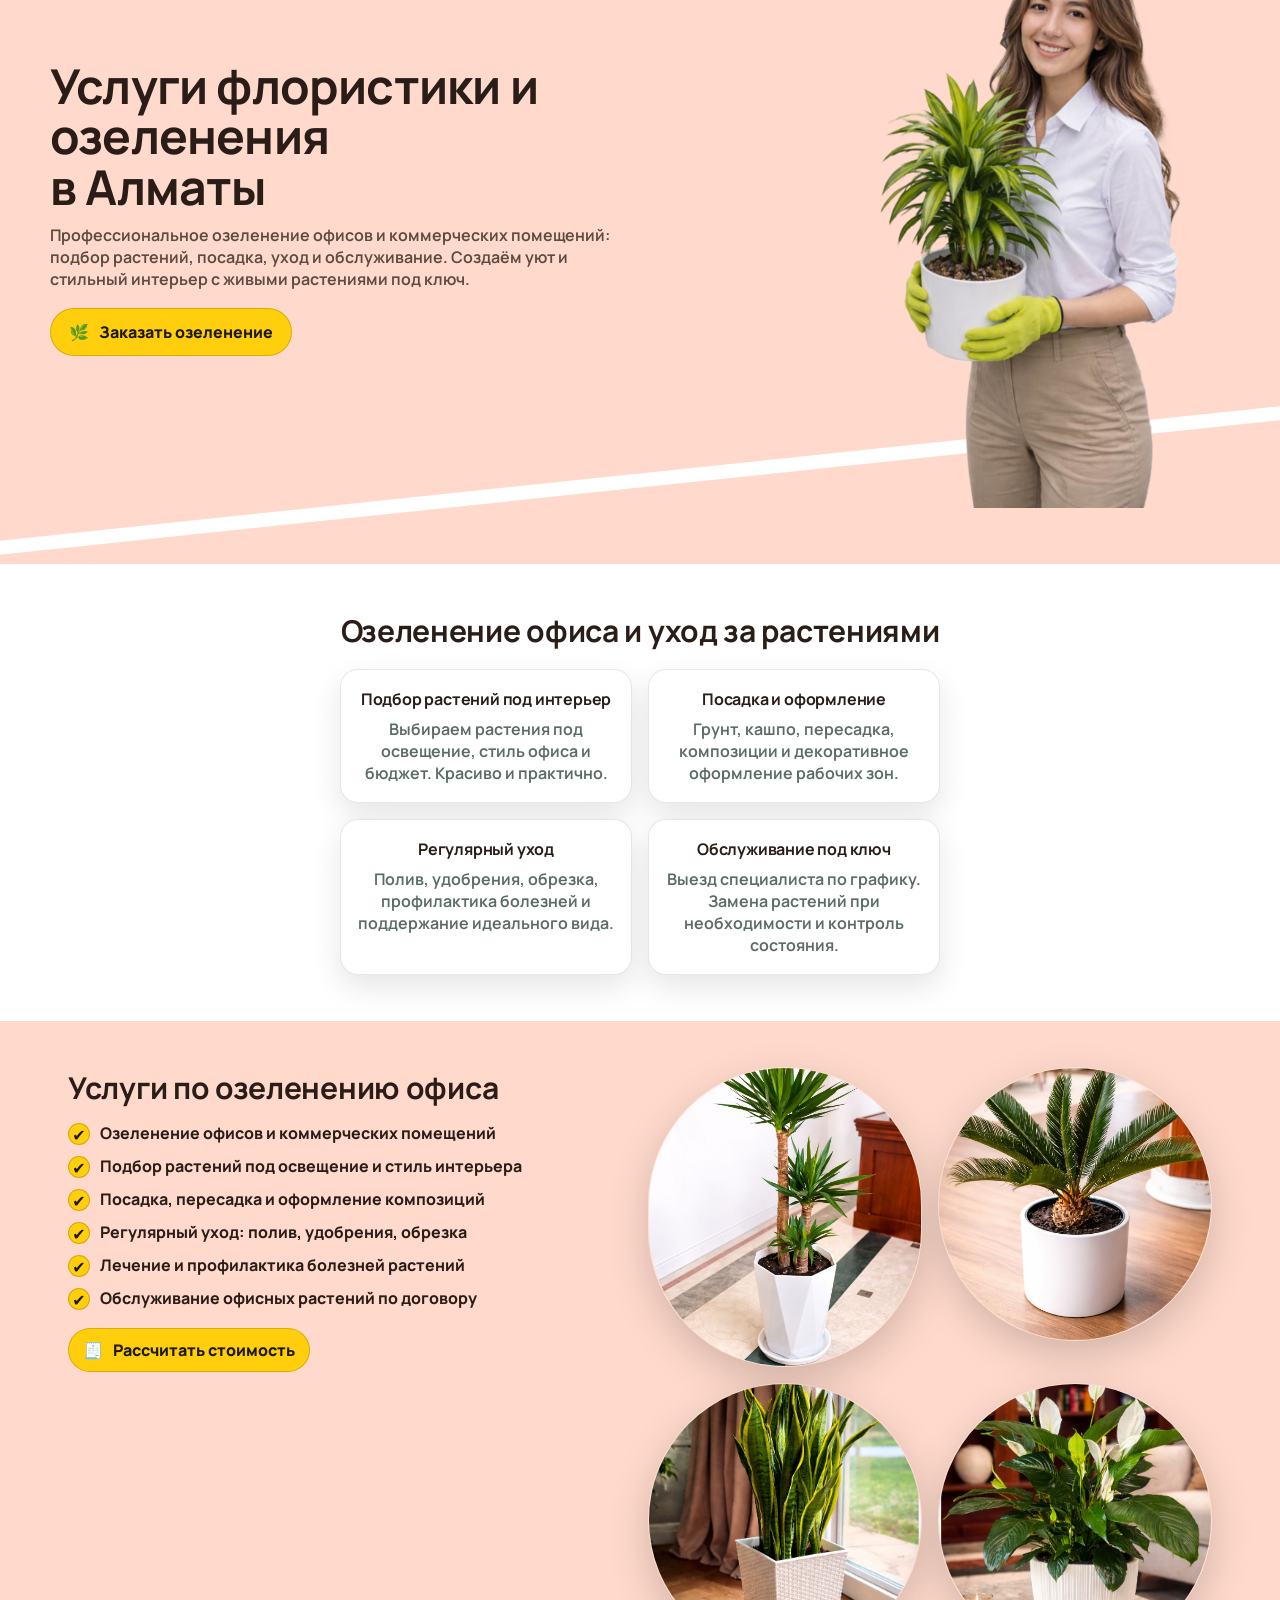
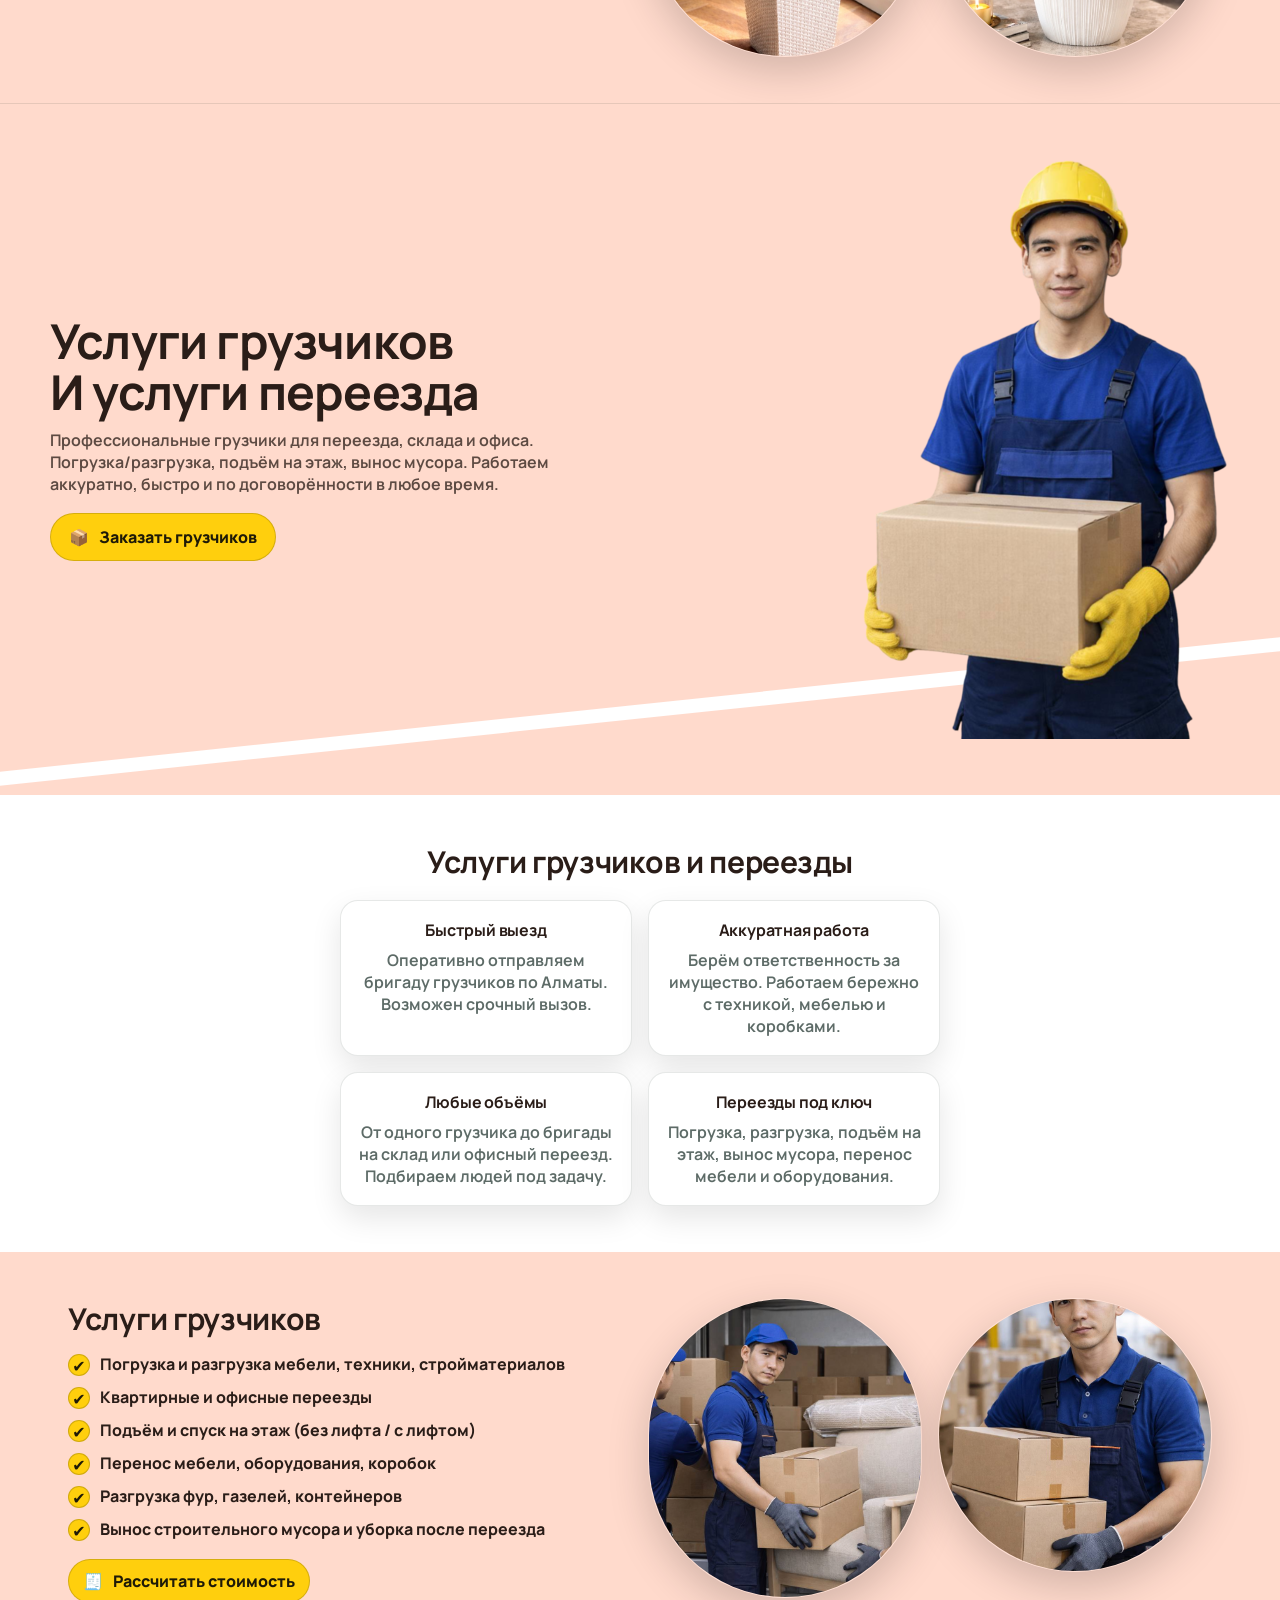
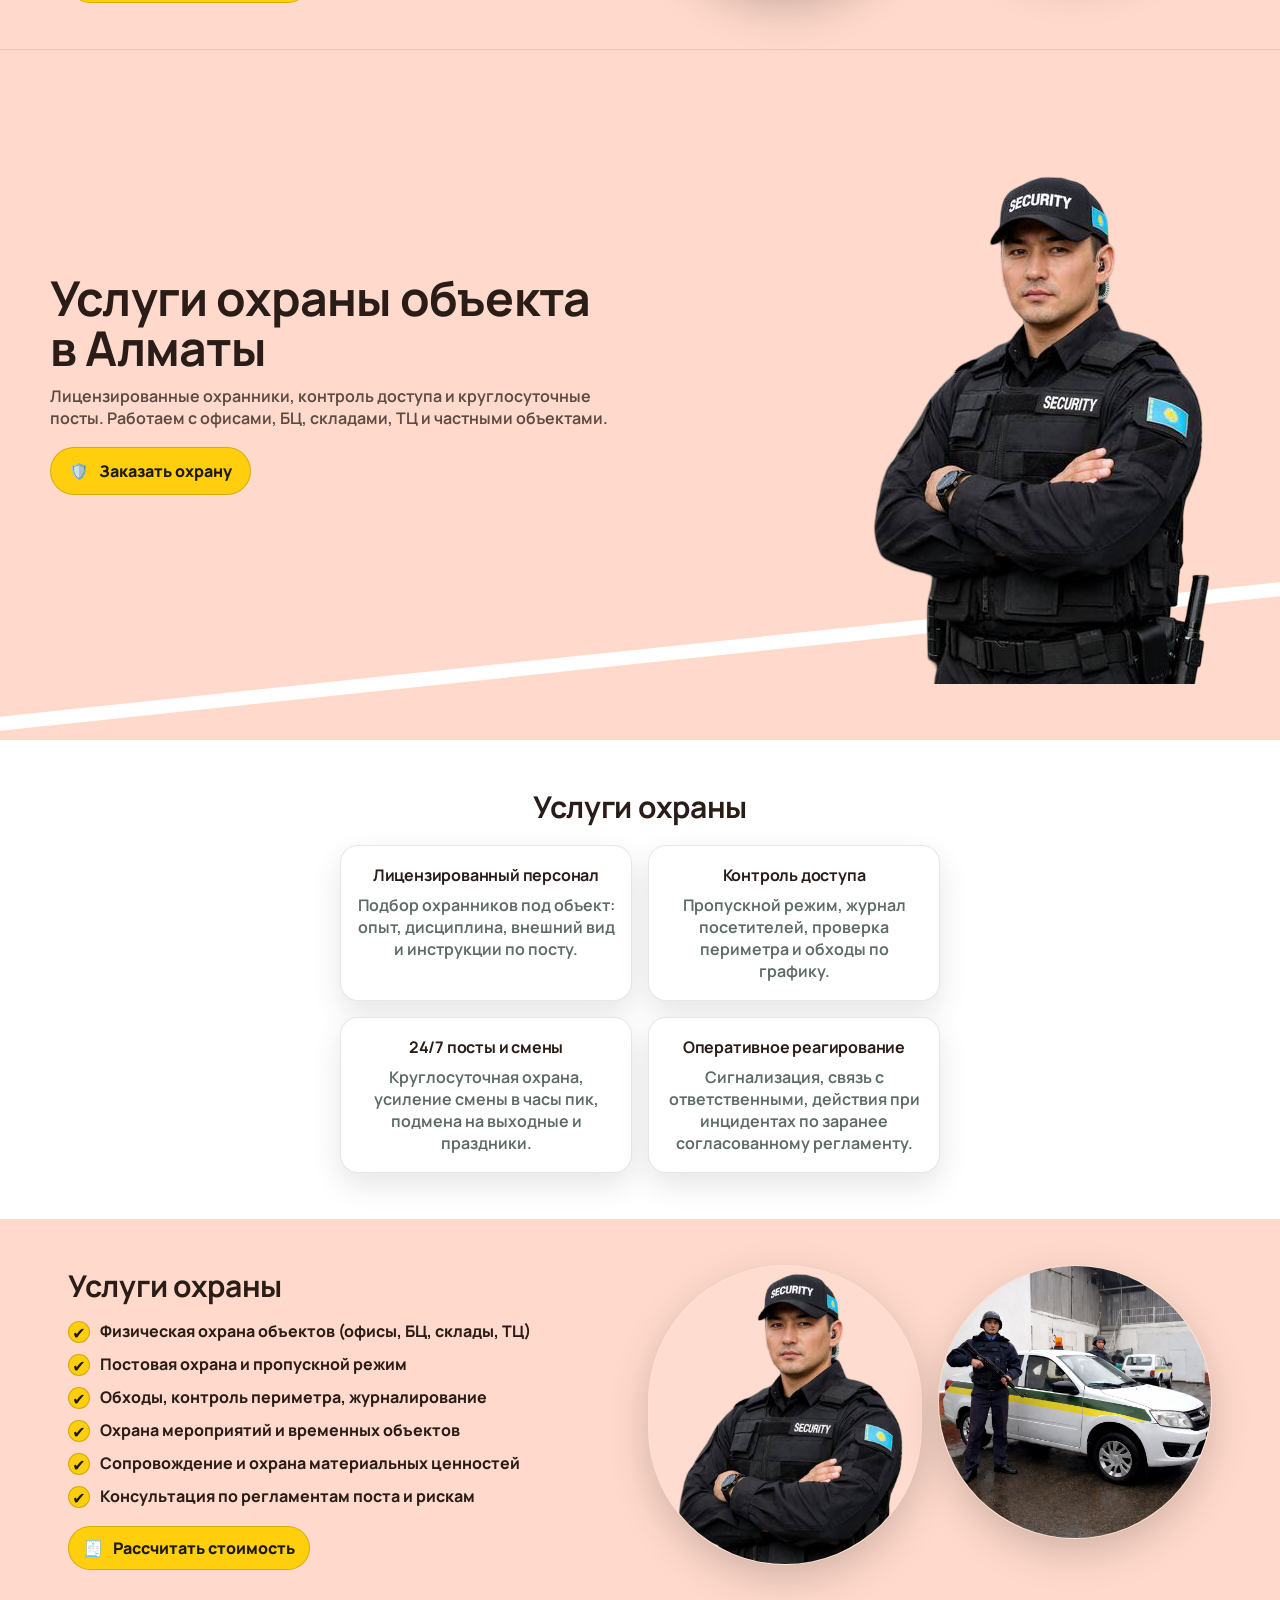
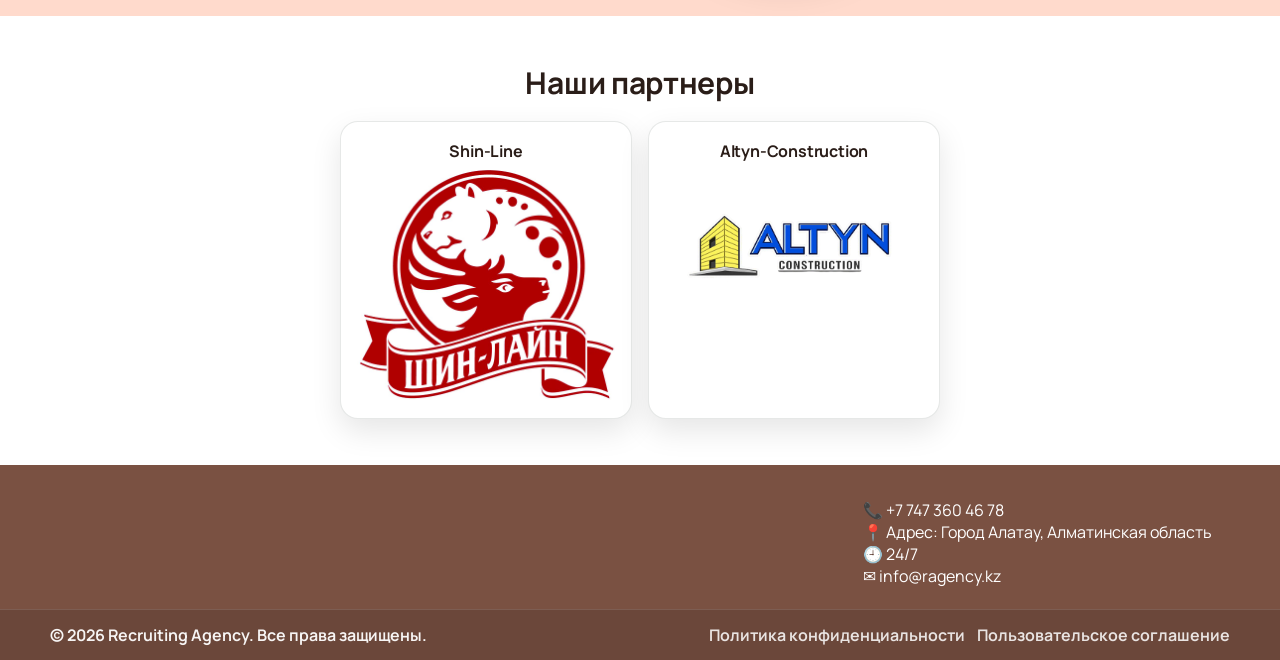
==== commit 194a91c8: "Исправить контраст, вёрстку hero и добавить анимации Цвета: - Ввести семантические токены палитры. С" ====
--- a/index.html
+++ b/index.html
@@ -14,7 +14,11 @@
   <link href="https://fonts.googleapis.com/css2?family=Manrope:wght@400;600;700;800&display=swap" rel="stylesheet">
   <link rel="stylesheet" href="./styles_onepage.css" />
   <link rel="icon" type="image/png" sizes="32x32" href="icon.png">
-  
+
+  <!-- Ставим класс до отрисовки body: иначе блоки успеют показаться
+       и только потом спрячутся под анимацию появления. Без JS класса
+       не будет и страница останется полностью видимой. -->
+  <script>document.documentElement.classList.add('js');</script>
 </head>
 
 <body>
@@ -48,7 +52,7 @@
 
       <div class="container hero__grid">
         <div class="hero__text">
-          <h1>Услуги поиска и подбора персонала<br />Аутстафинг(предоставление наёмного персонала)<br />в Алматы</h1>
+          <h1>Услуги поиска и подбора персонала<br />Аутстафинг (предоставление наёмного персонала)<br />в Алматы</h1>
           <p class="hero__lead">
             Ваш надежный партнер по подбору персонала и аутсорсингу услуг.
             Закрываем кадровые и операционные задачи в формате «одного окна» — быстро, профессионально и без лишних
@@ -230,7 +234,7 @@
 
   <!-- Prom -->
 
-  <section class="page-section" id="cleaning">
+  <section class="page-section" id="industrial">
     <div class="hero">
       <div class="hero__stripe" aria-hidden="true"></div>
 
@@ -242,7 +246,7 @@
             Работаем быстро, качественно и в срок.
           </p>
 
-          <a class="btn btn--ghost" href="#cleaning-services"><span class="btn__icon" aria-hidden="true">🧹</span>
+          <a class="btn btn--ghost" href="#industrial-services"><span class="btn__icon" aria-hidden="true">🧹</span>
             Заказать
             мойку/промышленный ремонт
           </a>
@@ -255,7 +259,7 @@
       </div>
     </div>
 
-    <section class="section section--white" id="cleaning-benefits">
+    <section class="section section--white" id="industrial-benefits">
       <div class="container">
         <h2 class="section__title">Почему выбирают нас</h2>
 
@@ -283,7 +287,7 @@
       </div>
     </section>
 
-    <section class="section section--green" id="cleaning-services">
+    <section class="section section--green" id="industrial-services">
       <div class="container services__grid">
         <div class="services__left">
           <h2 class="section__title section__title--left">Что мы моем:</h2>
@@ -322,7 +326,7 @@
 
   <!-- Rem -->
 
-  <section class="page-section" id="cleaning">
+  <section class="page-section" id="renovation">
     <div class="hero">
       <div class="hero__stripe" aria-hidden="true"></div>
 
@@ -333,7 +337,7 @@
             Быстро, аккуратно и качественно — обновим ваш дом или офис или коммерческое помещение.
           </p>
 
-          <a class="btn btn--ghost" href="#cleaning-services"><span class="btn__icon" aria-hidden="true">🧹</span>
+          <a class="btn btn--ghost" href="#renovation-services"><span class="btn__icon" aria-hidden="true">🧹</span>
             Заказать
             косметический ремонт
           </a>
@@ -346,7 +350,7 @@
       </div>
     </div>
 
-    <section class="section section--white" id="cleaning-benefits">
+    <section class="section section--white" id="renovation-benefits">
       <div class="container">
         <h2 class="section__title">Почему выбирают нас</h2>
 
@@ -374,7 +378,7 @@
       </div>
     </section>
 
-    <section class="section section--green" id="cleaning-services">
+    <section class="section section--green" id="renovation-services">
       <div class="container services__grid">
         <div class="services__left">
           <h2 class="section__title section__title--left">Услуги косметического ремонта:</h2>
@@ -797,7 +801,7 @@
   <!-- Security -->
 
     <!-- Benefits -->
-    <section class="section section--white" id="loaders-benefits">
+    <section class="section section--white" id="partners">
       <div class="container">
         <h2 class="section__title">Наши партнеры</h2>
 
--- a/styles_onepage.css
+++ b/styles_onepage.css
@@ -5,24 +5,51 @@
 
 
 :root {
+  /* Палитра. Пары «фон → текст» подобраны по контрасту WCAG AA (мин. 4.5:1). */
+  --peach: #ffdacc;
+  /* фон hero и services */
+  --peach-deep: #f7c3ae;
+  /* граница/разделитель на персике */
+  --ink: #2a1d18;
+  /* основной текст на персике и белом — 12.55:1 / 16.31:1 */
+  --ink-soft: #5d4a42;
+  /* lead и подписи на персике — 6.4:1 */
+  --ink-muted: #5d6b67;
+  /* подписи на белых карточках — 5.58:1 */
+  --accent: #a83a18;
+  /* галочки, ссылки, hover — 4.92:1 на персике */
+  --accent-dark: #8f3011;
+  --sun: #ffcf0d;
+  /* заливка кнопок */
+  --sun-ink: #1f1a07;
+  /* текст на кнопке — 11.73:1 */
+  --dark: #282b2b;
+  /* тёмные секции, тут белый текст уместен */
+  --brown: #7a5142;
+  /* хедер, футер, выпадающее меню — белый текст 6.81:1
+     (было #b48c7d — всего 3.01:1) */
+
   --bg: #ffffff;
-  --text: #0e1f1a;
-  --muted: #5c6b67;
-
-  /*--green:#0a5a3e;      /* основной зеленый как на примере */  
-  /* #ffdacc */
-  --green: #ffdacc;
-  --green2: #064330;
-  /* более тёмный */
-  --yellow: #282b2b;
-  /* акцент */
-  --yellow2: #ffcf0d;
+  --text: var(--ink);
+  --muted: var(--ink-muted);
+
+  /* Legacy-псевдонимы: старые имена не совпадали со значениями
+     (--green был персиковым, --yellow почти чёрным). */
+  --green: var(--peach);
+  --green2: var(--peach-deep);
+  --yellow: var(--dark);
+  --yellow2: var(--sun);
 
   --card: #ffffff;
   --line: rgba(13, 34, 27, .10);
   --shadow: 0 14px 40px rgba(0, 0, 0, .12);
   --radius: 18px;
   --container: 1180px;
+
+  /* Движение: сдержанное и быстрое */
+  --ease: cubic-bezier(.2, .7, .3, 1);
+  --dur: .2s;
+  --dur-reveal: .4s;
 }
 
 
@@ -61,7 +88,7 @@
   position: sticky;
   top: 0;
   z-index: 50;
-  background-color: #b48c7d;
+  background-color: var(--brown);
   border-bottom: 1px solid rgba(255, 255, 255, .10);
 }
 
@@ -197,24 +224,46 @@
   font-weight: 950;
   cursor: pointer;
   user-select: none;
-  transition: transform .12s ease, filter .12s ease, background .12s ease;
+  transition:
+    transform var(--dur) var(--ease),
+    box-shadow var(--dur) var(--ease),
+    background var(--dur) var(--ease);
 }
 
 .btn:hover {
-  transform: translateY(-1px);
-  filter: brightness(1.02)
+  transform: translateY(-2px);
+  box-shadow: 0 12px 26px rgba(168, 58, 24, .22);
+}
+
+/* Нажатие возвращает кнопку на место — короче, чем hover, чтобы отклик читался как клик. */
+.btn:active {
+  transform: translateY(0);
+  transition-duration: .08s;
+}
+
+.btn:focus-visible {
+  outline: 3px solid var(--accent);
+  outline-offset: 3px;
 }
 
 .btn--yellow {
-  background: linear-gradient(180deg, var(--yellow), var(--yellow2));
-  color: #1f1a07;
+  background: linear-gradient(180deg, var(--sun), #f3c200);
+  color: var(--sun-ink);
   box-shadow: 0 14px 30px rgba(243, 194, 0, 0.4);
 }
 
+.btn--yellow:hover {
+  box-shadow: 0 18px 34px rgba(243, 194, 0, .5);
+}
+
 .btn--ghost {
-  background: rgba(250, 214, 11, 0.651);
-  color: #fff;
-  border: 1px solid #ffcf0dc5(255, 255, 255, .18);
+  background: var(--sun);
+  color: var(--sun-ink);
+  border: 1px solid rgba(31, 26, 7, .18);
+}
+
+.btn--ghost:hover {
+  background: #ffd93a;
 }
 
 .btn--small {
@@ -235,23 +284,26 @@
 /* Hero */
 .hero {
   position: relative;
-  height: 633px;
-  background: var(--green);
-  color: rgb(255, 255, 255);
+  /* Было height: 633px — контент не помещался и наезжал на фото.
+     min-height позволяет блоку расти под текст. */
+  min-height: clamp(520px, 70vh, 660px);
+  background: var(--peach);
+  color: var(--ink);
   overflow: hidden;
 }
 
+/* Диагональ-разделитель. Держится у самого низа секции и лежит под контентом,
+   чтобы не перечёркивать кнопки и фото. */
 .hero__stripe {
   position: absolute;
   left: -10%;
   right: -10%;
-  bottom: -40px;
+  bottom: -120px;
   height: 210px;
-  background: linear-gradient(180deg, rgba(255, 255, 255, 0), rgba(255, 255, 255, 0));
   transform: rotate(-6deg);
   border-top: 14px solid #fff;
-  border-bottom: 0;
-  opacity: 1;
+  pointer-events: none;
+  z-index: 0;
 }
 
 .hero__grid {
@@ -262,6 +314,11 @@
   padding: 34px 0 56px;
 }
 
+.hero__text {
+  position: relative;
+  z-index: 2;
+}
+
 .hero__text h1 {
   margin: 0 0 12px;
   font-size: clamp(28px, 3.8vw, 48px);
@@ -273,12 +330,13 @@
   margin: 0 0 18px;
   max-width: 560px;
   font-weight: 650;
-  opacity: .92;
+  color: var(--ink-soft);
   font-size: 16px;
 }
 
 .hero__visual {
   position: relative;
+  z-index: 1;
   display: flex;
   align-items: flex-end;
   justify-content: flex-end;
@@ -397,8 +455,8 @@
 }
 
 .section--green {
-  background: var(--green);
-  color: #fff
+  background: var(--peach);
+  color: var(--ink)
 }
 
 /* Benefits */
@@ -480,9 +538,9 @@
   display: grid;
   place-items: center;
   border-radius: 999px;
-  background: rgba(243, 196, 0, .18);
-  border: 1px solid rgba(243, 196, 0, .35);
-  color: #fff;
+  background: var(--sun);
+  border: 1px solid rgba(31, 26, 7, .2);
+  color: var(--sun-ink);
   flex: 0 0 auto;
   margin-top: 1px;
 }
@@ -514,7 +572,9 @@
 
 .service-shot--circle {
   border-radius: 999px;
-  height: 210px
+  /* aspect-ratio вместо фиксированной высоты — иначе круг сплющивался в овал */
+  aspect-ratio: 1;
+  height: auto;
 }
 
 .service-shot--wide {
@@ -558,7 +618,7 @@
 /* Footer */
 .footer {
   /* background: #b176761f; */
-    background: #b48c7d;
+    background: var(--brown);
   color: #fff;
   padding: 34px 0 0;
   
@@ -910,7 +970,7 @@
   min-width: 260px;
   padding: 10px 8px;
 
-  background: #b48c7d;
+  background: var(--brown);
   border-radius: 16px;
   box-shadow: 0 20px 50px rgba(0, 0, 0, .25);
 
@@ -971,7 +1031,8 @@
 /* ===== SECURITY PAGE ===== */
 
 .page-security {
-  background: var();
+  /* было background: var() — пустой var() невалиден, правило отбрасывалось */
+  background: var(--dark);
   color: #fff;
 }
 
@@ -988,3 +1049,678 @@
 .page-section:first-of-type{
   border-top: none;
 }
+
+
+/* =========================================================
+   RESPONSIVE FIXES
+   Mobile/tablet layout only — desktop design is unchanged.
+   ========================================================= */
+
+html,
+body {
+  max-width: 100%;
+  overflow-x: hidden;
+}
+
+.container {
+  width: 100%;
+}
+
+.hero__text,
+.services__left,
+.benefit,
+.footer__contacts {
+  min-width: 0;
+}
+
+/* anywhere рвал слова посреди («предоставле/ние») — это был костыль против
+   переполнения от фиксированной высоты hero. Высоту убрали, поэтому здесь
+   достаточно переноса только по-настоящему длинных слов. */
+.hero__text h1,
+.hero__lead,
+.checklist li,
+.benefit h3,
+.benefit p {
+  overflow-wrap: break-word;
+}
+
+.hero__girl {
+  max-width: 100%;
+  height: auto;
+  object-fit: contain;
+}
+
+/* Tablet */
+@media (max-width: 980px) {
+  .header__row {
+    height: 78px;
+    padding: 8px 0;
+    gap: 8px;
+  }
+
+  .brand {
+    flex: 0 0 auto;
+  }
+
+  .brand__logo {
+    height: 64px;
+    width: auto;
+    max-width: 90px;
+    object-fit: contain;
+  }
+
+  .top-contacts__item {
+    font-size: 13px;
+    gap: 5px;
+    padding: 8px 6px;
+    white-space: nowrap;
+  }
+
+  .header > .container > .btn {
+    min-width: 0;
+    padding: 9px 11px;
+    font-size: 13px;
+    white-space: nowrap;
+  }
+
+  .hero {
+    height: auto;
+    min-height: 0;
+  }
+
+  .hero__grid {
+    min-height: 0;
+    grid-template-columns: minmax(0, 1fr);
+    gap: 24px;
+    padding: 34px 0 44px;
+  }
+
+  .hero__text {
+    width: 100%;
+  }
+
+  .hero__text h1 {
+    font-size: clamp(28px, 5vw, 44px);
+  }
+
+  .hero__visual {
+    min-height: 0;
+    width: 100%;
+    justify-content: center;
+    align-items: center;
+  }
+
+  .hero__girl {
+    width: min(360px, 82vw);
+    max-height: 430px;
+    object-fit: contain;
+  }
+
+  .services__grid {
+    grid-template-columns: minmax(0, 1fr);
+  }
+
+  .services__right {
+    min-width: 0;
+  }
+
+  .service-shot {
+    min-width: 0;
+  }
+
+  .service-shot img {
+    min-width: 0;
+  }
+
+  .faq__photo {
+    min-height: 0;
+    height: auto;
+    aspect-ratio: 4 / 3;
+  }
+
+  .footer__row {
+    grid-template-columns: 1fr;
+  }
+
+  .footer__contacts {
+    justify-self: start;
+    width: 100%;
+    max-width: none;
+  }
+
+  .footer__bottom-row {
+    align-items: flex-start;
+  }
+}
+
+/* Phones */
+@media (max-width: 560px) {
+  .container {
+    padding-left: 14px;
+    padding-right: 14px;
+  }
+
+  .header__row {
+    min-height: 70px;
+    height: auto;
+    padding: 6px 0;
+    flex-wrap: nowrap;
+  }
+
+  .brand__logo {
+    height: 56px;
+    max-width: 70px;
+  }
+
+  /* Keep all header controls on one line without changing their purpose. */
+  .header > .container > .top-contacts__item {
+    flex: 0 1 auto;
+    font-size: 12px;
+    padding: 7px 4px;
+  }
+
+  .header > .container > .top-contacts__item .ico {
+    font-size: 15px;
+  }
+
+  .header > .container > .btn {
+    flex: 0 0 auto;
+    padding: 8px 9px;
+    font-size: 12px;
+    gap: 5px;
+  }
+
+  .hero__grid {
+    gap: 18px;
+    padding: 28px 0 36px;
+  }
+
+  .hero__text h1 {
+    margin-bottom: 14px;
+    font-size: clamp(25px, 8vw, 34px);
+    line-height: 1.08;
+    letter-spacing: -.45px;
+  }
+
+  .hero__lead {
+    font-size: 15px;
+    line-height: 1.5;
+  }
+
+  .hero__visual {
+    padding-top: 4px;
+  }
+
+  .hero__girl {
+    width: min(300px, 82vw);
+    max-height: 350px;
+  }
+
+  .hero__stripe {
+    height: 130px;
+    bottom: -30px;
+    border-top-width: 9px;
+  }
+
+  .section {
+    padding: 34px 0;
+  }
+
+  .section__title {
+    font-size: 24px;
+    line-height: 1.15;
+  }
+
+  .section__title--left {
+    text-align: left;
+  }
+
+  .benefits {
+    grid-template-columns: 1fr;
+    gap: 12px;
+    max-width: none;
+  }
+
+  .benefit {
+    padding: 16px 14px;
+  }
+
+  .benefit h3 {
+    font-size: 16px;
+    line-height: 1.25;
+  }
+
+  .benefit p {
+    font-size: 14px;
+    line-height: 1.45;
+  }
+
+  .services__grid {
+    gap: 26px;
+  }
+
+  .services__right {
+    grid-template-columns: 1fr;
+    gap: 16px;
+    width: 100%;
+  }
+
+  .service-shot--tall,
+  .service-shot--circle {
+    width: min(100%, 320px);
+    justify-self: center;
+  }
+
+  .service-shot--tall {
+    height: auto;
+    aspect-ratio: 2 / 3;
+    border-radius: 90px;
+  }
+
+  .service-shot--circle {
+    height: auto;
+    aspect-ratio: 1 / 1;
+  }
+
+  .service-shot img {
+    display: block;
+    width: 100%;
+    height: 100%;
+    object-fit: cover;
+  }
+
+  .checklist {
+    gap: 9px;
+  }
+
+  .checklist li {
+    font-size: 14px;
+    line-height: 1.4;
+  }
+
+  .tick {
+    width: 20px;
+    height: 20px;
+    font-size: 12px;
+  }
+
+  .btn--small,
+  .btn {
+    max-width: 100%;
+  }
+
+  .footer {
+    padding-top: 28px;
+  }
+
+  .footer__row {
+    gap: 22px;
+  }
+
+  .footer__contacts {
+    font-size: 14px;
+    line-height: 1.45;
+  }
+
+  .footer__bottom-row {
+    flex-direction: column;
+    gap: 10px;
+    font-size: 12px;
+  }
+
+  .footer__links {
+    width: 100%;
+    flex-direction: column;
+    gap: 7px;
+  }
+
+  /* Modal */
+  .modal__dialog {
+    width: calc(100% - 20px);
+    max-height: 90vh;
+    margin: 5vh auto 0;
+    padding: 16px;
+    overflow-y: auto;
+  }
+
+  .modal__actions,
+  .grid2,
+  .picker {
+    grid-template-columns: 1fr;
+  }
+
+  .pick {
+    min-height: 58px;
+  }
+}
+
+/* Very small phones */
+@media (max-width: 360px) {
+  .container {
+    padding-left: 12px;
+    padding-right: 12px;
+  }
+
+  .brand__logo {
+    height: 50px;
+    max-width: 62px;
+  }
+
+  .header > .container > .top-contacts__item {
+    font-size: 11px;
+  }
+
+  .header > .container > .btn {
+    padding-left: 7px;
+    padding-right: 7px;
+    font-size: 11px;
+  }
+
+  .hero__text h1 {
+    font-size: 25px;
+  }
+
+  .hero__girl {
+    width: min(270px, 80vw);
+  }
+}
+
+/* =========================================================
+   MOBILE LAYOUT FINAL FIX
+   Only mobile/tablet layout is changed. Desktop stays intact.
+   ========================================================= */
+@media (max-width: 560px) {
+  /* Header: keep the original logo, just give it enough room. */
+  .header__row {
+    min-height: 76px;
+    height: 76px;
+    padding: 7px 0;
+    gap: 8px;
+    align-items: center;
+  }
+
+  .brand {
+    flex: 0 0 94px;
+    width: 94px;
+    display: flex;
+    align-items: center;
+  }
+
+  .brand__logo {
+    width: 94px;
+    height: 62px;
+    max-width: none;
+    object-fit: contain;
+    display: block;
+  }
+
+  .header > .container > .top-contacts__item {
+    flex: 1 1 auto;
+    min-width: 0;
+    justify-content: center;
+    font-size: 12px;
+    gap: 4px;
+    padding: 8px 3px;
+    white-space: nowrap;
+  }
+
+  .header > .container > .top-contacts__item .ico {
+    font-size: 15px;
+  }
+
+  .header > .container > .btn {
+    flex: 0 0 auto;
+    width: auto;
+    min-width: 118px;
+    padding: 10px 12px;
+    font-size: 12px;
+    line-height: 1;
+    white-space: nowrap;
+  }
+
+  /* Hero: обычная вертикальная стопка — текст, кнопка, потом фото.
+     Раньше текст занимал 70% ширины, а фото было absolute на 57% — в сумме
+     127%, поэтому lead налезал на фотографию и обрезался. */
+  .hero {
+    height: auto;
+    min-height: 0;
+    overflow: hidden;
+  }
+
+  .hero__grid {
+    position: relative;
+    display: grid;
+    grid-template-columns: minmax(0, 1fr);
+    gap: 20px;
+    min-height: 0;
+    height: auto;
+    padding: 36px 14px 0;
+  }
+
+  .hero__text {
+    position: relative;
+    z-index: 3;
+    width: 100%;
+    max-width: none;
+  }
+
+  .hero__text h1 {
+    margin: 0 0 14px;
+    font-size: clamp(25px, 7.6vw, 34px);
+    line-height: 1.06;
+    letter-spacing: -.5px;
+  }
+
+  .hero__lead {
+    max-width: none;
+    margin-bottom: 18px;
+    font-size: 15px;
+    line-height: 1.5;
+  }
+
+  .hero__text .btn {
+    max-width: 100%;
+    padding: 13px 18px;
+    font-size: 14px;
+    line-height: 1.25;
+    text-align: center;
+  }
+
+  .hero__visual {
+    position: relative;
+    z-index: 2;
+    width: 100%;
+    height: auto;
+    min-height: 0;
+    margin: 0;
+    padding: 0;
+    display: flex;
+    align-items: flex-end;
+    justify-content: center;
+    pointer-events: none;
+  }
+
+  .hero__girl {
+    display: block;
+    width: min(320px, 78vw);
+    height: auto;
+    max-width: 100%;
+    max-height: 380px;
+    object-fit: contain;
+    object-position: center bottom;
+    border: 0 !important;
+    box-shadow: none !important;
+    outline: 0 !important;
+  }
+
+  .hero__stripe {
+    z-index: 1;
+    height: 125px;
+    bottom: -28px;
+    border-top-width: 8px;
+  }
+
+  /* Give every mobile section consistent side breathing room. */
+  .section > .container,
+  .services__grid {
+    padding-left: 14px;
+    padding-right: 14px;
+  }
+
+  .section {
+    padding-top: 38px;
+    padding-bottom: 38px;
+  }
+
+  .section__title {
+    margin-bottom: 18px;
+  }
+}
+
+@media (max-width: 380px) {
+  .brand {
+    flex-basis: 82px;
+    width: 82px;
+  }
+
+  .brand__logo {
+    width: 82px;
+    height: 58px;
+  }
+
+  .header > .container > .top-contacts__item {
+    font-size: 11px;
+  }
+
+  .header > .container > .btn {
+    min-width: 105px;
+    padding-left: 9px;
+    padding-right: 9px;
+    font-size: 11px;
+  }
+
+  /* Здесь тоже была пара 72% + 55% — на узких экранах текст снова
+     наезжал на фото. Держим одну колонку. */
+  .hero__text {
+    width: 100%;
+  }
+
+  .hero__visual {
+    width: 100%;
+    height: auto;
+  }
+
+  .hero__girl {
+    width: min(280px, 78vw);
+    max-height: 330px;
+  }
+}
+
+/* =========================================================
+   ДВИЖЕНИЕ
+   Только transform и opacity — эти свойства не вызывают
+   пересчёт лэйаута, поэтому скролл остаётся плавным.
+   ========================================================= */
+
+/* Появление при скролле.
+   Прячем элементы только когда JS жив (класс js на <html> ставится
+   инлайн-скриптом до отрисовки body) — иначе при отключённом JS
+   страница осталась бы пустой, а так она просто статична. */
+.js .reveal {
+  opacity: 0;
+  transform: translateY(16px);
+  transition:
+    opacity var(--dur-reveal) var(--ease),
+    transform var(--dur-reveal) var(--ease);
+  /* Каскад внутри группы: каждый следующий элемент на 40мс позже */
+  transition-delay: calc(var(--reveal-i, 0) * 40ms);
+}
+
+.js .reveal.is-visible {
+  opacity: 1;
+  transform: none;
+}
+
+/* Карточки преимуществ */
+.benefit {
+  transition:
+    transform var(--dur) var(--ease),
+    box-shadow var(--dur) var(--ease);
+}
+
+.benefit:hover {
+  transform: translateY(-4px);
+  box-shadow: 0 20px 40px rgba(42, 29, 24, .16);
+}
+
+/* Фото услуг: лёгкий зум внутри рамки, сама рамка не двигается */
+.service-shot img {
+  transition: transform .35s var(--ease);
+}
+
+.service-shot:hover img {
+  transform: scale(1.04);
+}
+
+/* Пункты чеклиста */
+.checklist li {
+  transition: transform var(--dur) var(--ease);
+}
+
+.checklist li:hover {
+  transform: translateX(3px);
+}
+
+.checklist li:hover .tick {
+  background: var(--accent);
+  color: #fff;
+  border-color: var(--accent-dark);
+}
+
+.tick {
+  transition:
+    background var(--dur) var(--ease),
+    color var(--dur) var(--ease),
+    border-color var(--dur) var(--ease);
+}
+
+/* Ссылки и контакты в шапке */
+.top-contacts__item,
+.footer__links a {
+  transition: opacity var(--dur) var(--ease);
+}
+
+/* Видимый фокус с клавиатуры — раньше его не было нигде */
+a:focus-visible,
+button:focus-visible,
+summary:focus-visible {
+  outline: 3px solid var(--accent);
+  outline-offset: 3px;
+  border-radius: 6px;
+}
+
+.header a:focus-visible {
+  outline-color: #fff;
+}
+
+/* Уважаем системную настройку «меньше движения» */
+@media (prefers-reduced-motion: reduce) {
+  html {
+    scroll-behavior: auto;
+  }
+
+  .js .reveal {
+    opacity: 1;
+    transform: none;
+    transition: none;
+  }
+
+  *,
+  *::before,
+  *::after {
+    animation-duration: .01ms !important;
+    animation-iteration-count: 1 !important;
+    transition-duration: .01ms !important;
+    scroll-behavior: auto !important;
+  }
+}
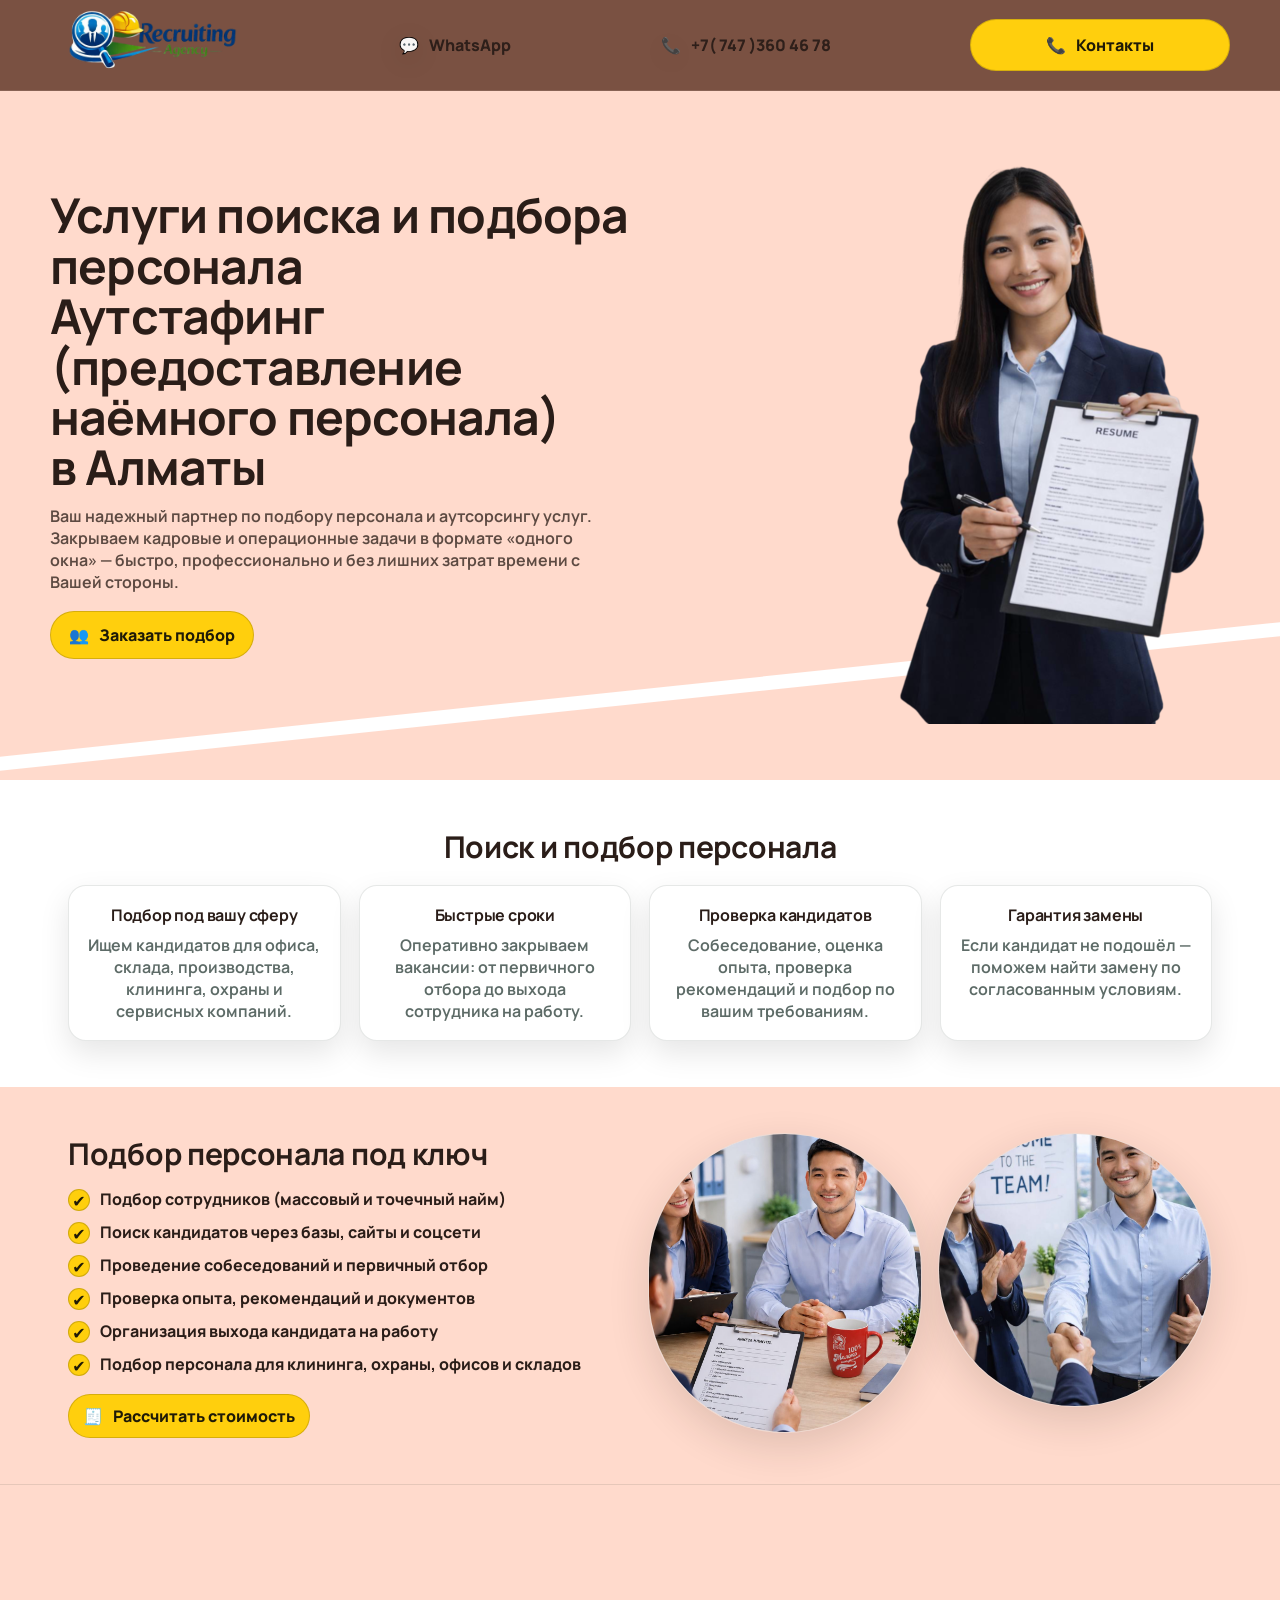
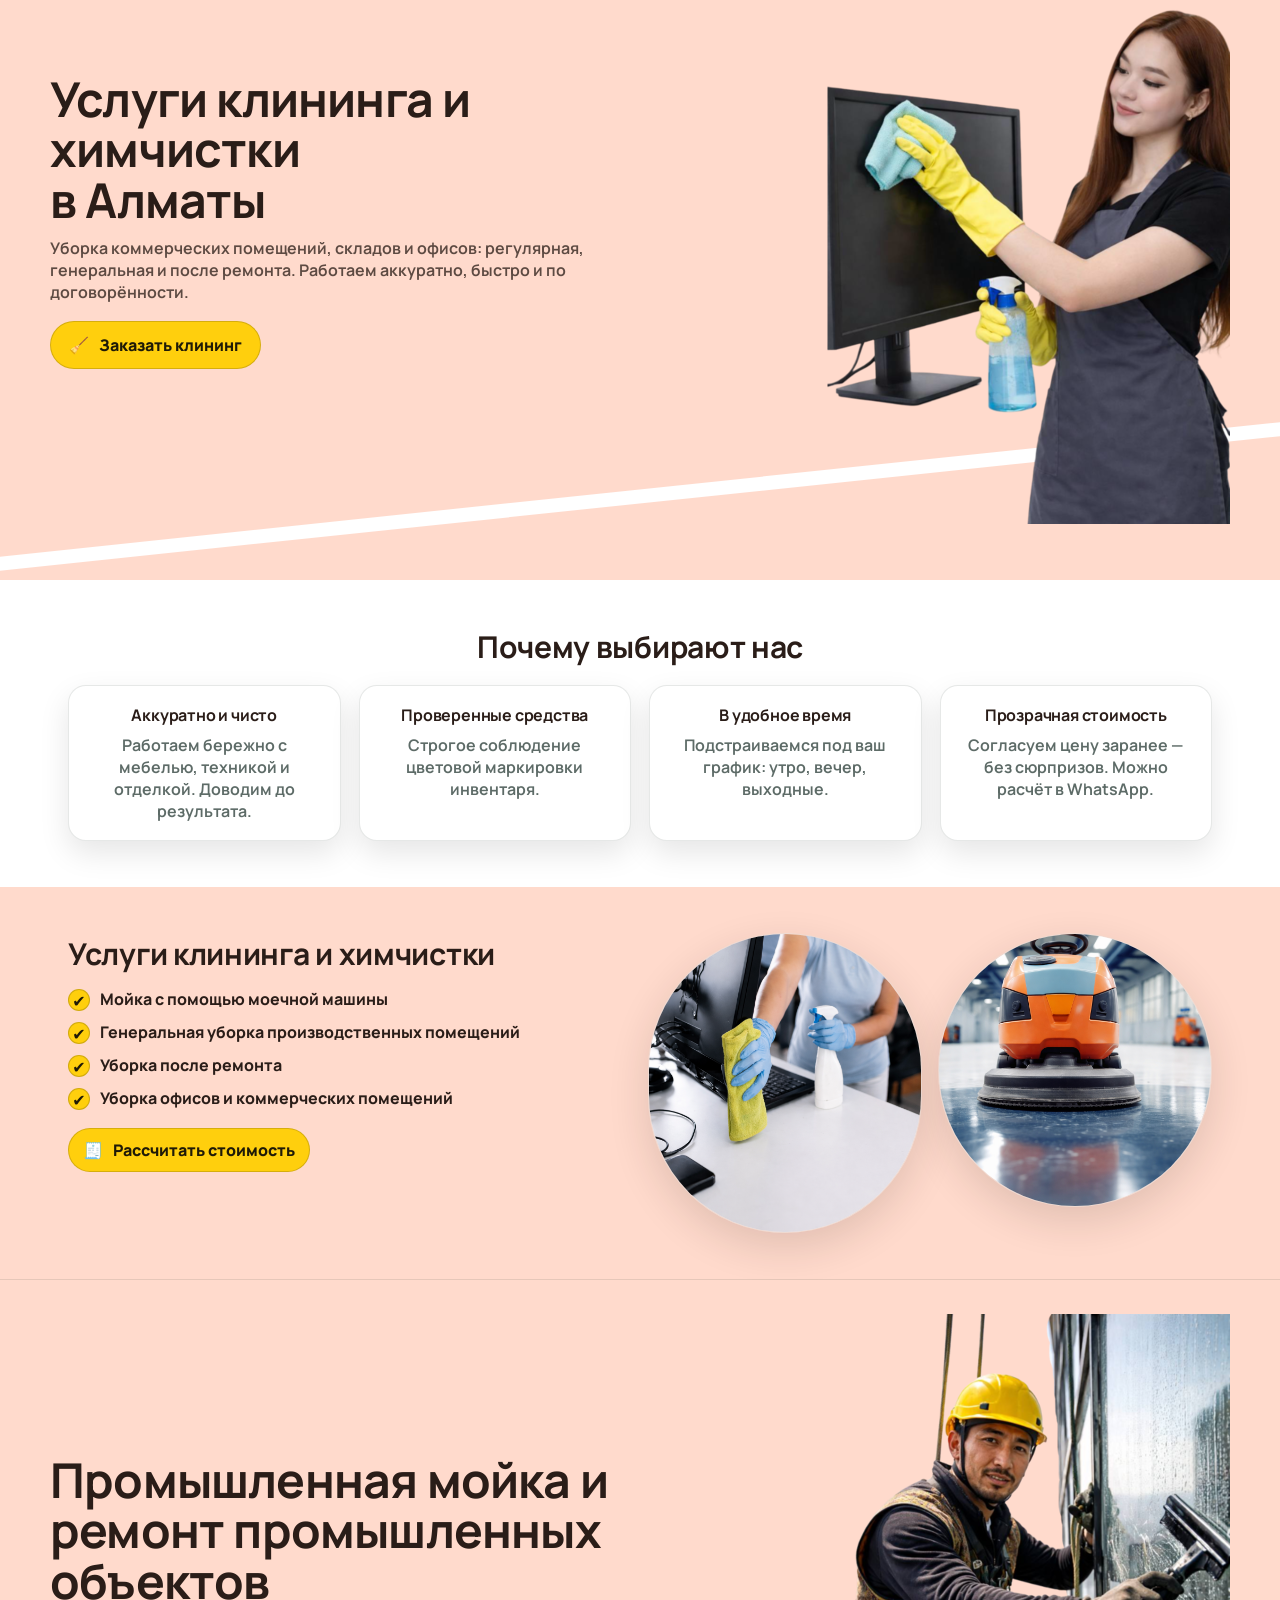
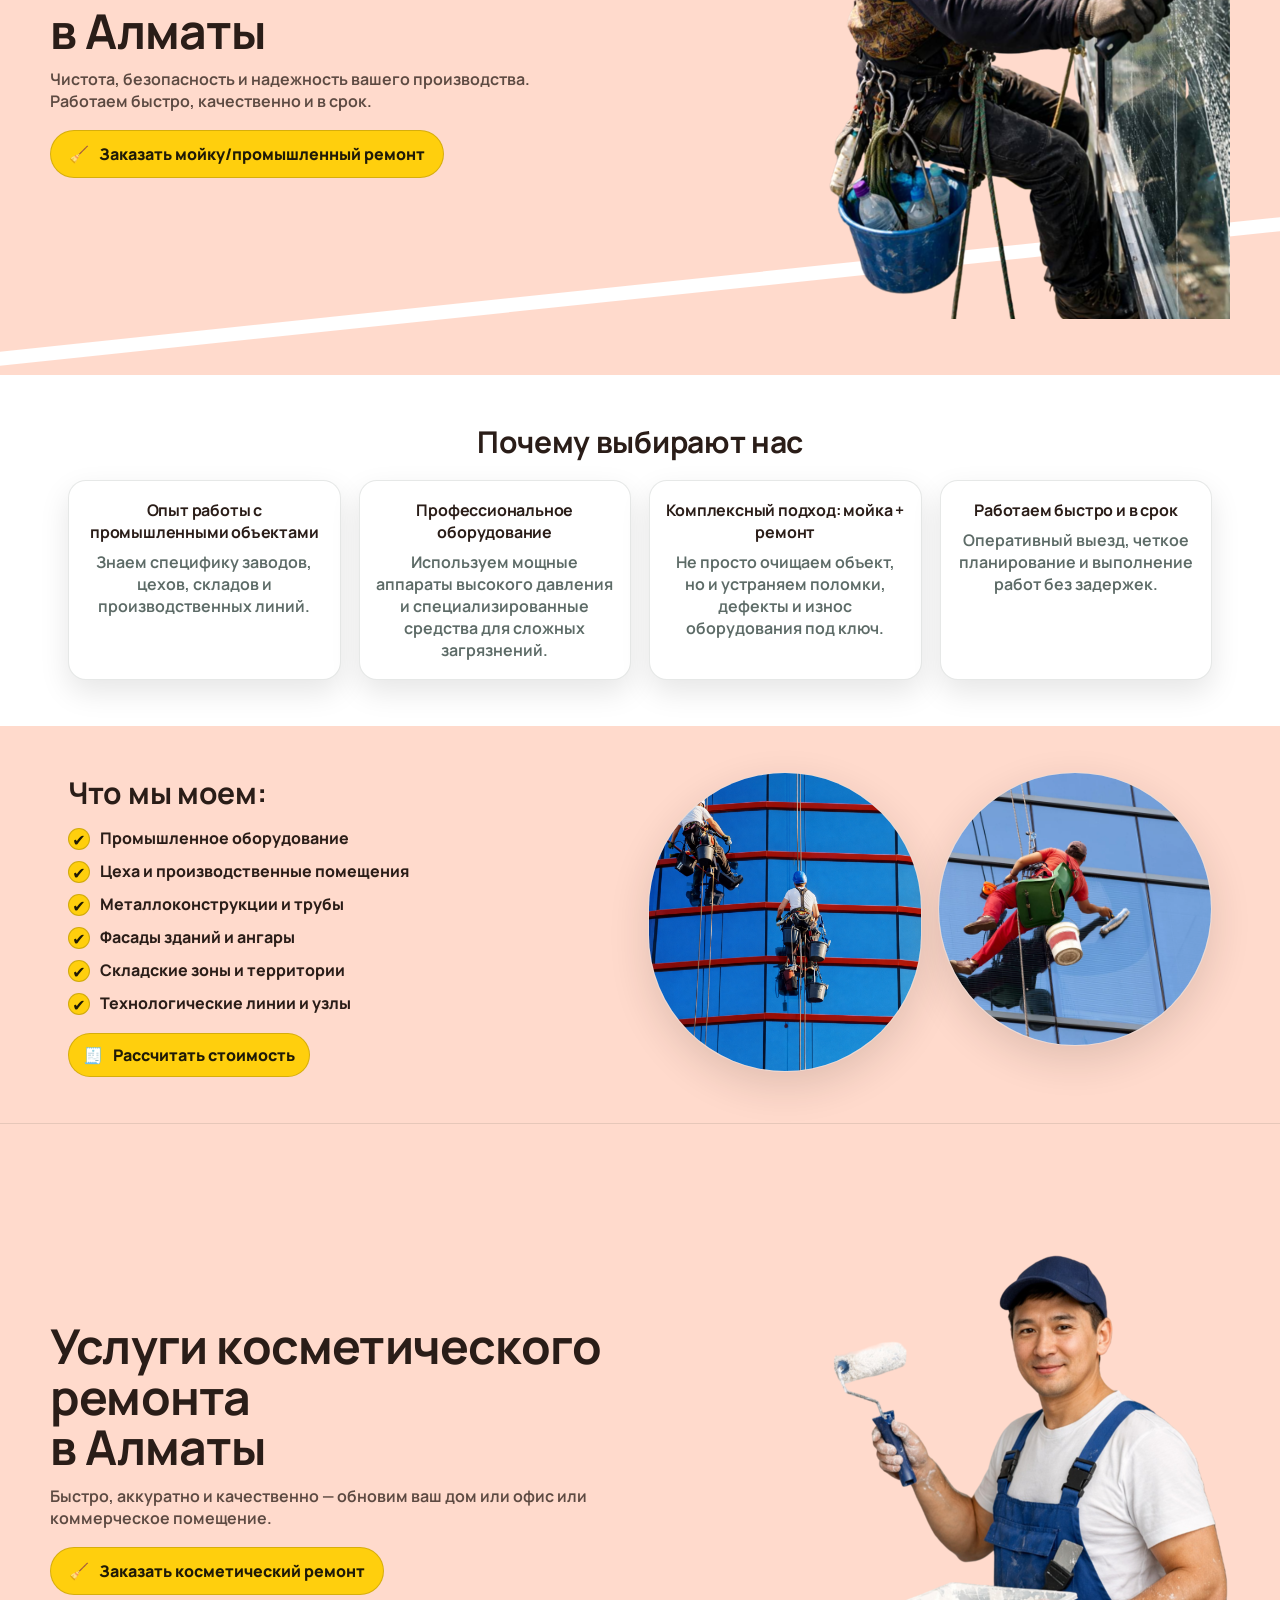
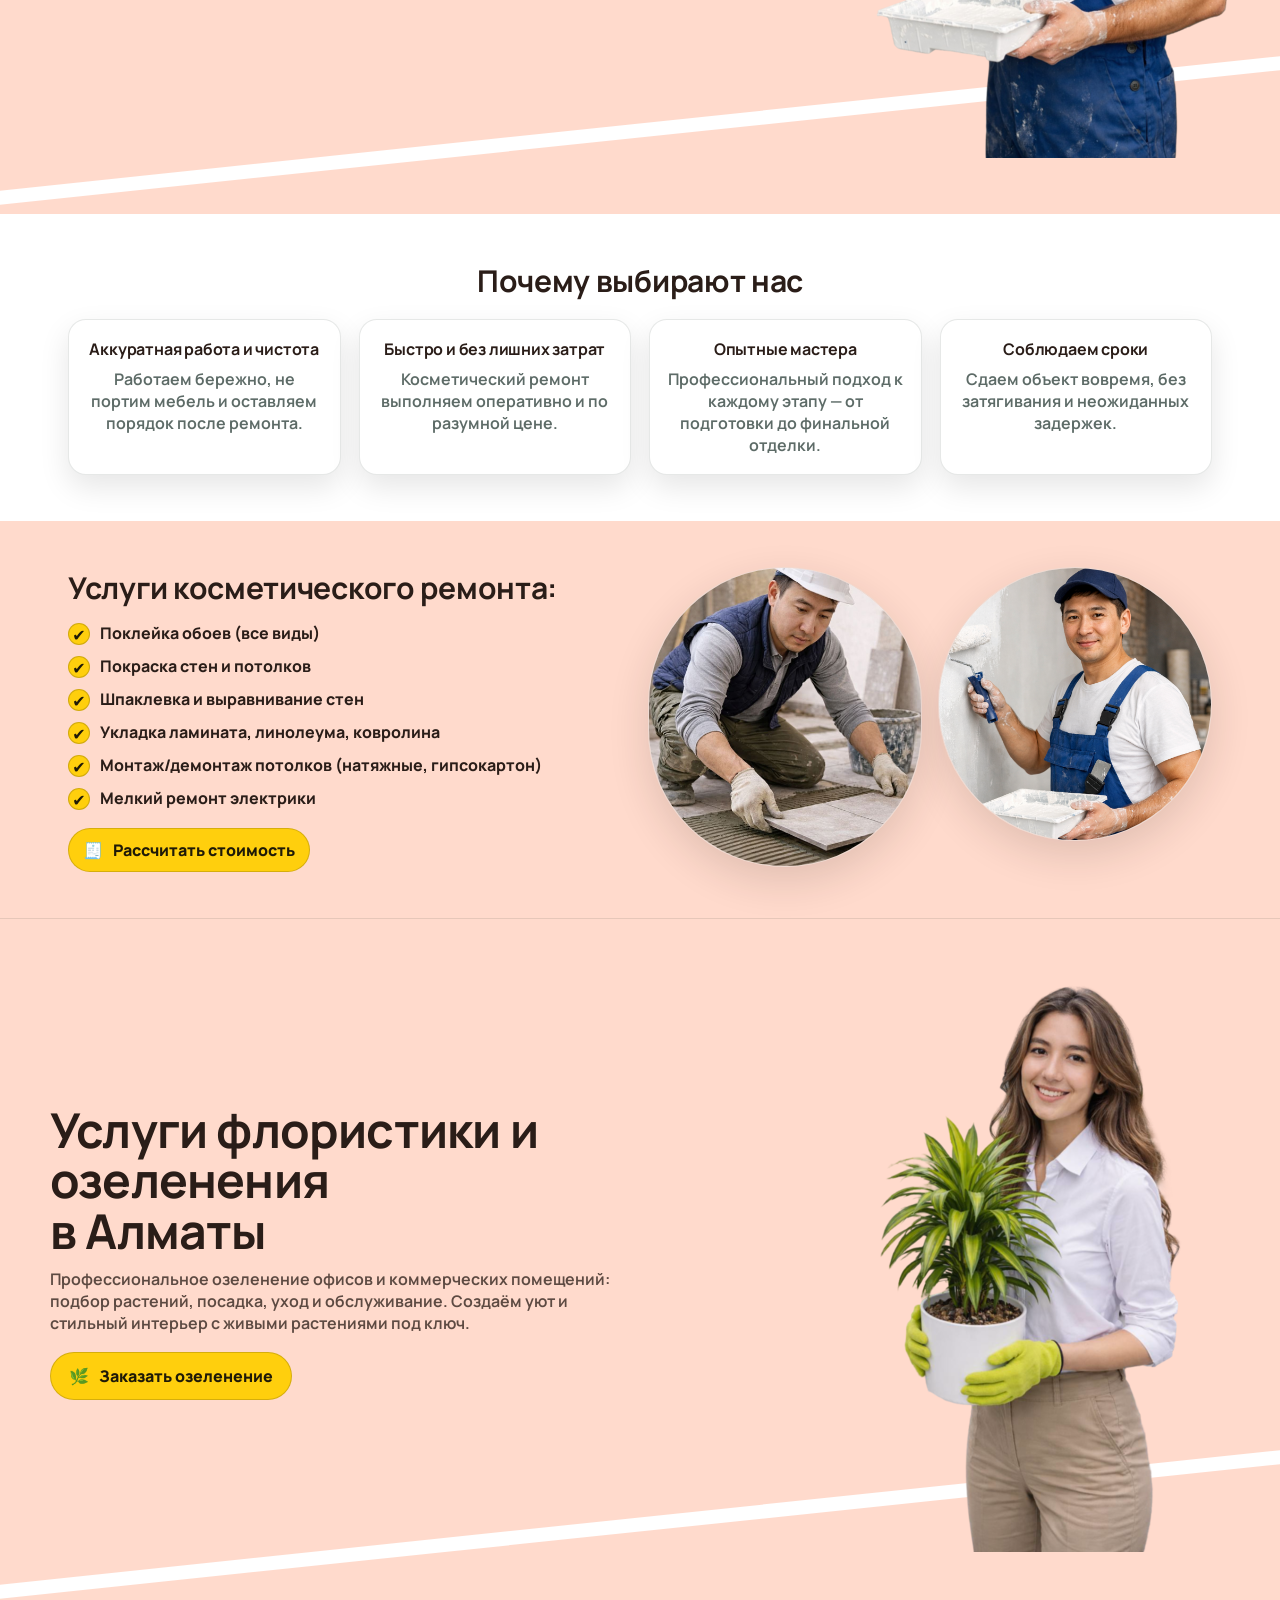
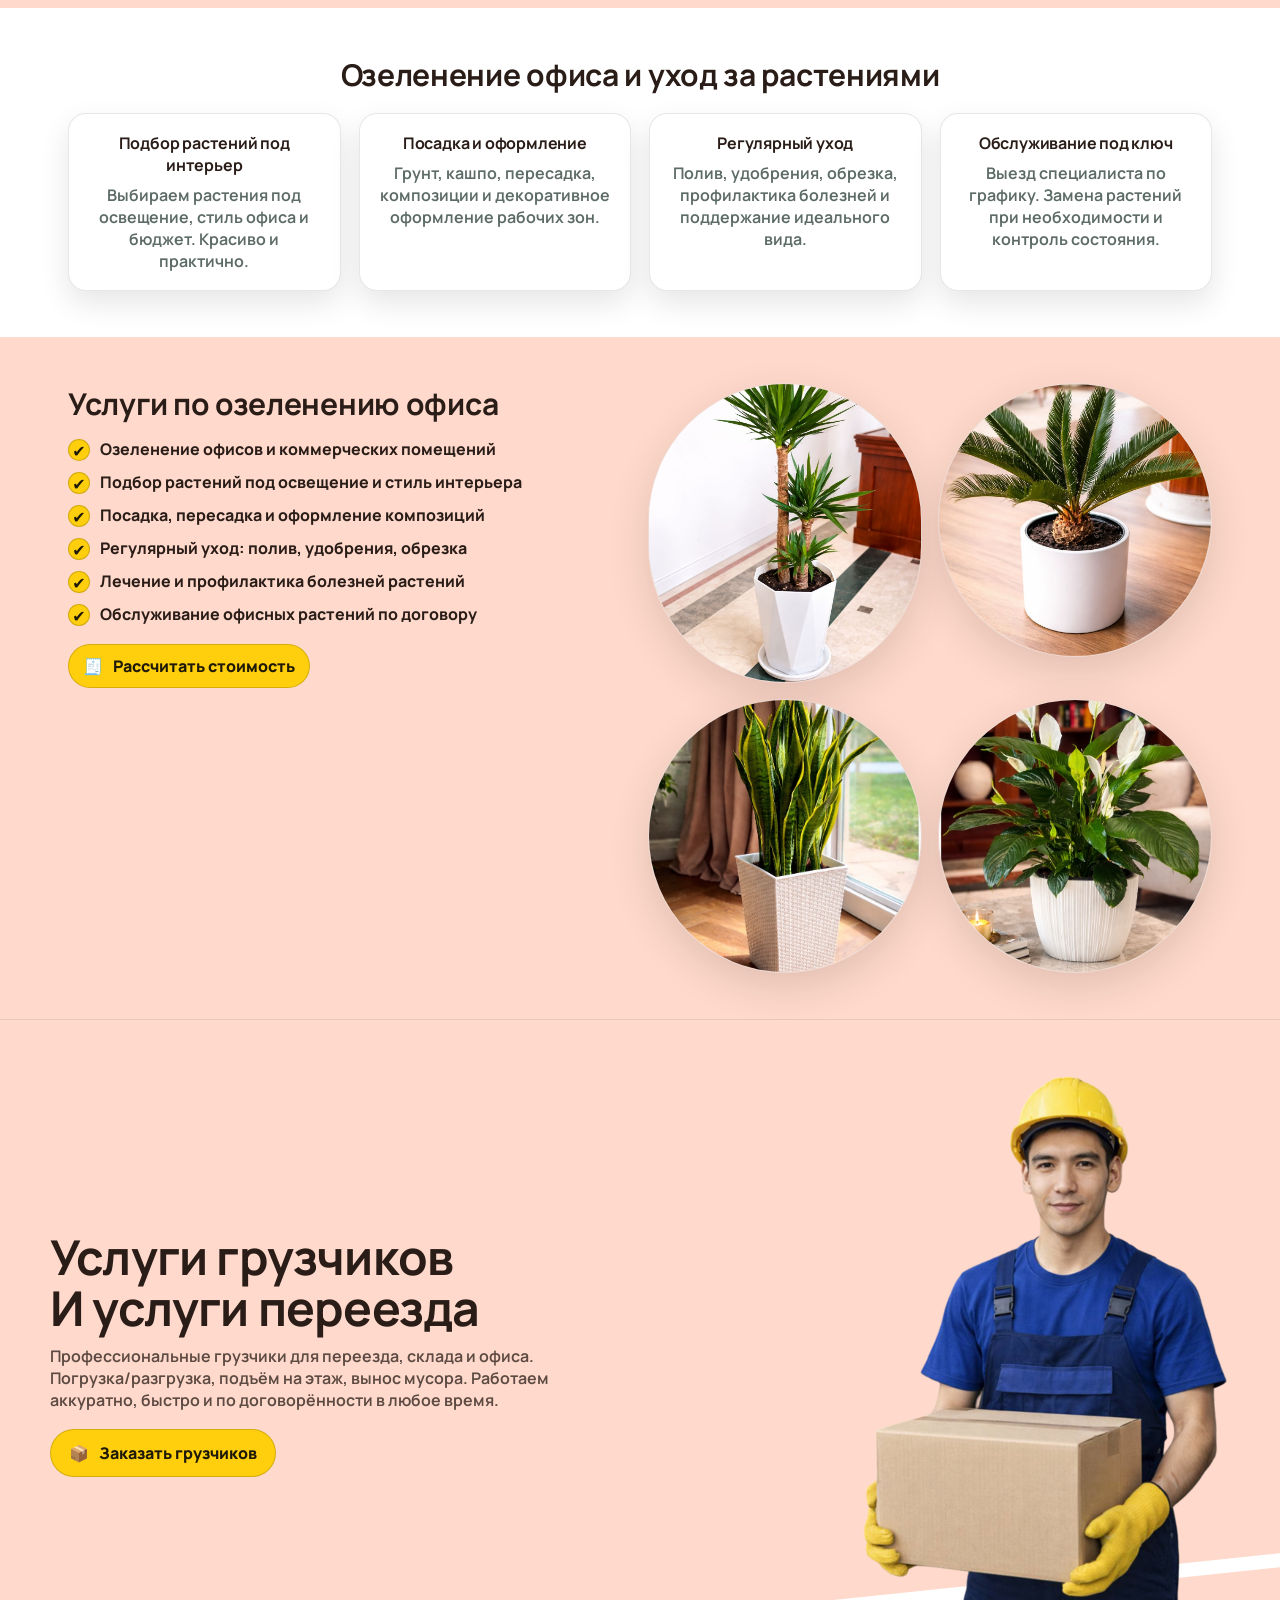
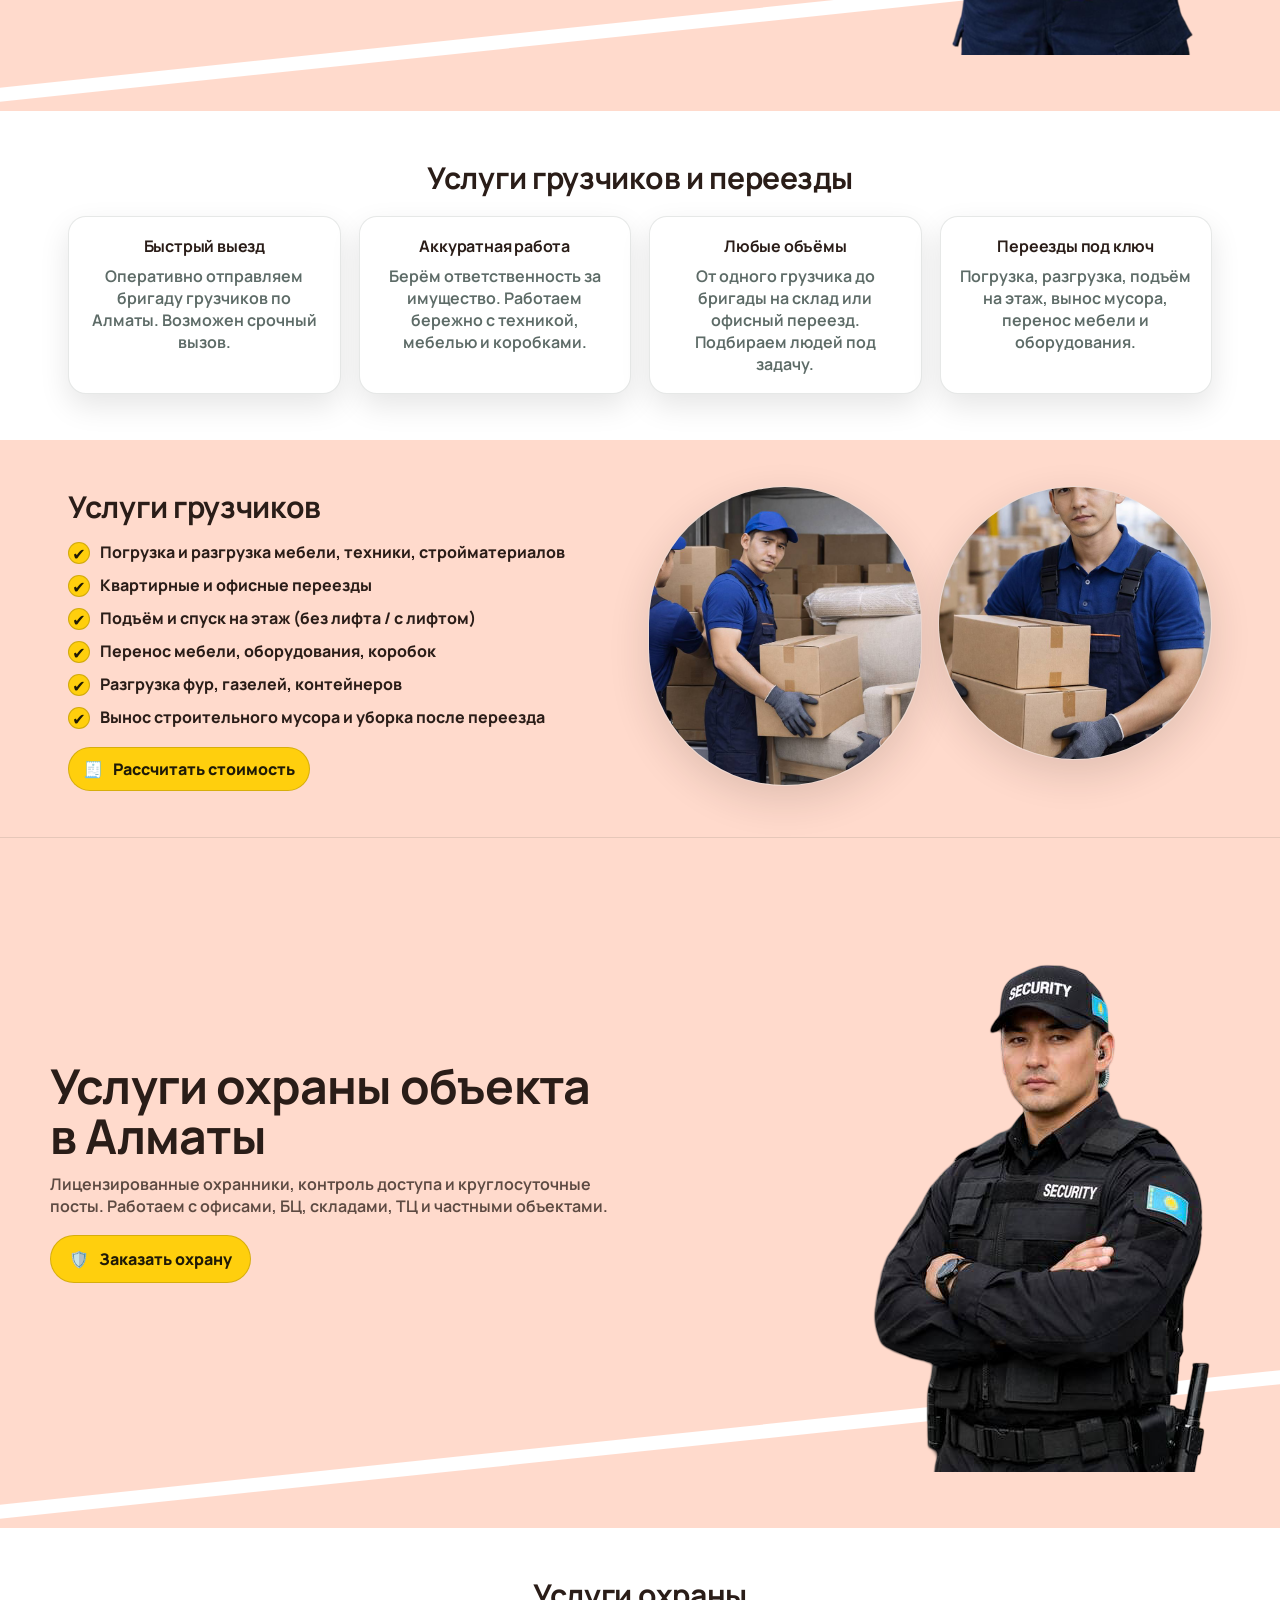
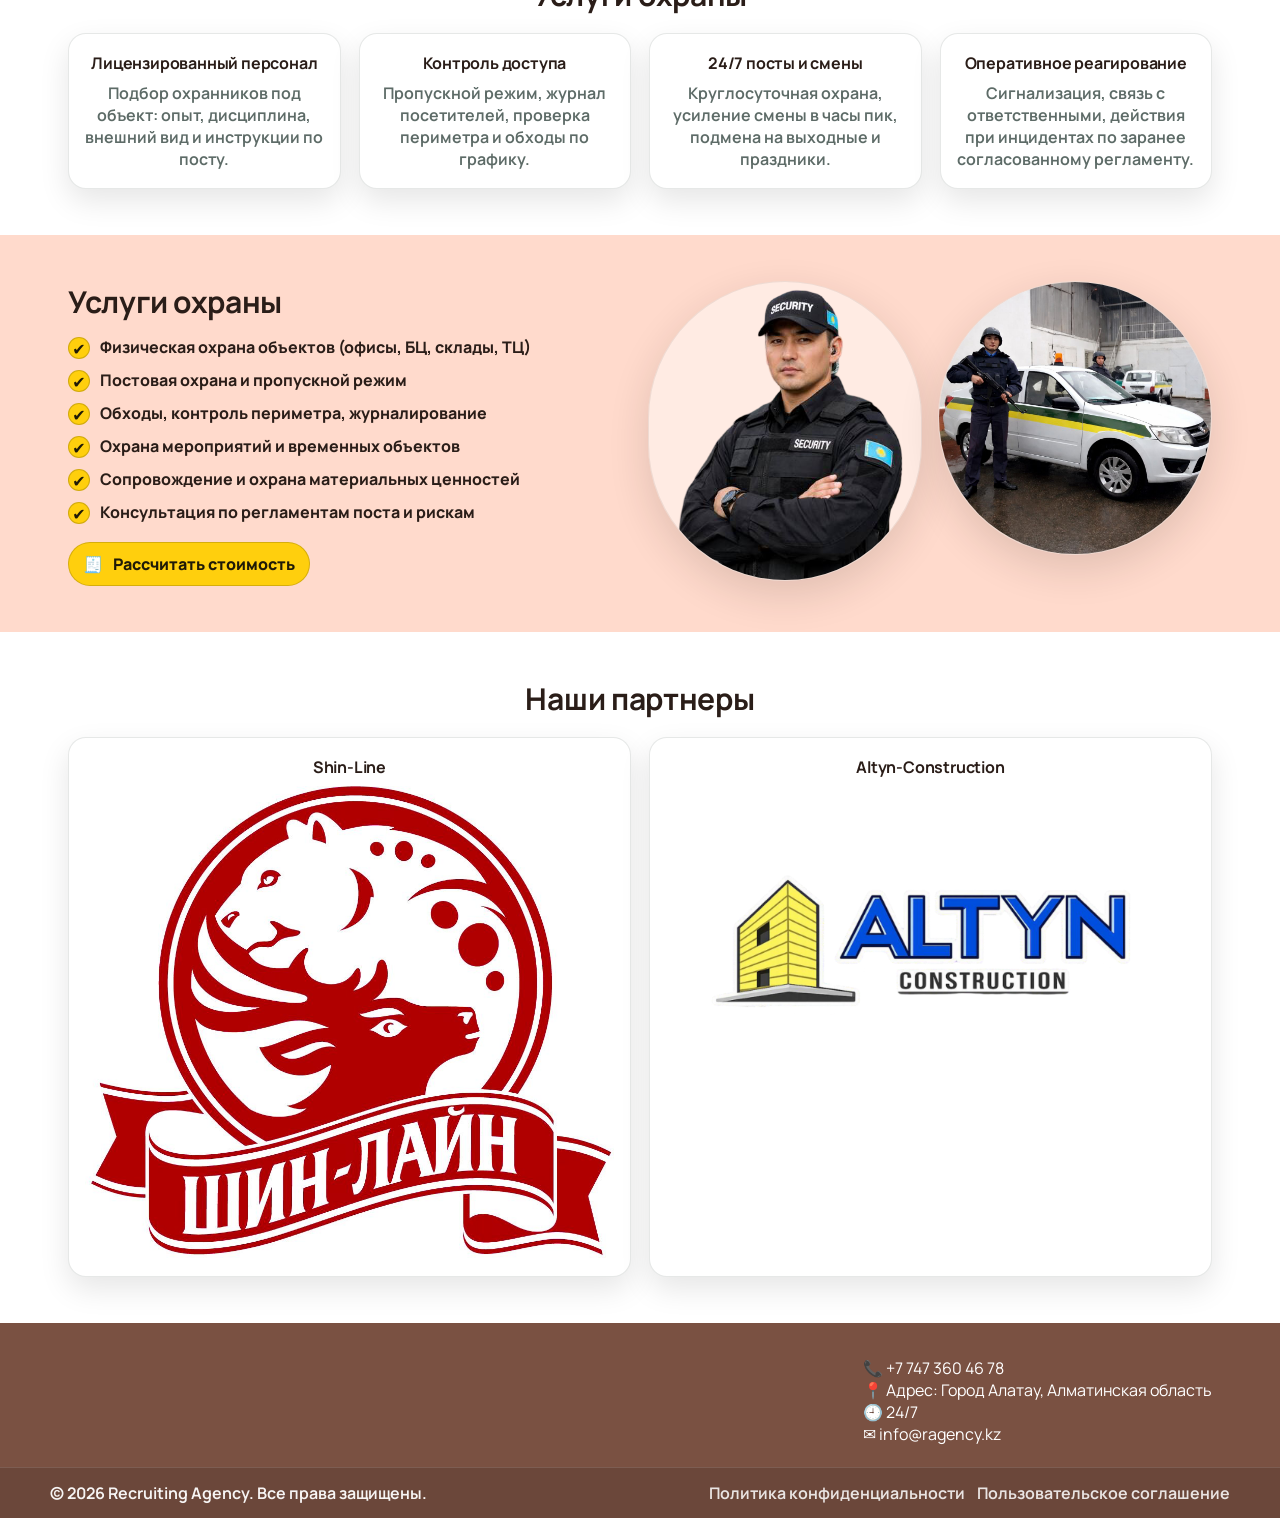
==== commit 18d25cd4: "Починить шапку: невидимая ссылка логотипа перехватывала клики - logo1.png — квадрат 1024x1024, где с" ====
--- a/index.html
+++ b/index.html
@@ -42,7 +42,7 @@
       <a class="btn btn--ghost btn--xl" href="#contact">
         <span class="btn__icon" aria-hidden="true">📞</span> Контакты
       </a>
-
+    </div>
   </header>
 
   <!-- Recruiting -->
--- a/styles_onepage.css
+++ b/styles_onepage.css
@@ -90,6 +90,11 @@
   z-index: 50;
   background-color: var(--brown);
   border-bottom: 1px solid rgba(255, 255, 255, .10);
+  /* Логотип — квадрат 1024x1024, где сама надпись занимает лишь 27%
+     высоты, остальное прозрачные поля. При height:210px картинка
+     свисала на 59px ниже шапки и её ссылка перехватывала клики
+     по hero. Обрезаем: видимая часть логотипа при этом не страдает. */
+  overflow: hidden;
 }
 
 .header__row {
@@ -460,18 +465,15 @@
 }
 
 /* Benefits */
+/* Было: две колонки внутри max-width 600px — на десктопе карточки
+   жались в середину, а по краям пустовало почти по 400px.
+   auto-fit сам подбирает число колонок под ширину контейнера:
+   4 на десктопе, 2 на планшете, 1 на телефоне. */
 .benefits {
-  
-  /* display: grid;
-  grid-template-columns: repeat(4, 1fr);
-  gap: 16px; */
-
-    display: grid;
-  grid-template-columns: repeat(2, 1fr);
-  gap: 16px;
-  justify-content: center;
-  max-width: 600px;
-  margin: 0 auto;
+  display: grid;
+  grid-template-columns: repeat(auto-fit, minmax(230px, 1fr));
+  gap: 18px;
+  align-items: stretch;
 }
 
 .benefit {
@@ -553,10 +555,11 @@
 
 .service-shot {
   overflow: hidden;
-  background: rgba(255, 255, 255, .06);
-  /* было .08 */
-  border: 1px solid rgba(255, 255, 255, .14);
-  box-shadow: 0 14px 40px rgba(0, 0, 0, .18);
+  /* Полупрозрачный белый фон и рамка достались от тёмной темы —
+     на персике они читались как блёклый ореол. */
+  background: rgba(255, 255, 255, .45);
+  border: 1px solid rgba(42, 29, 24, .08);
+  box-shadow: 0 14px 40px rgba(42, 29, 24, .14);
 }
 
 .service-shot img {
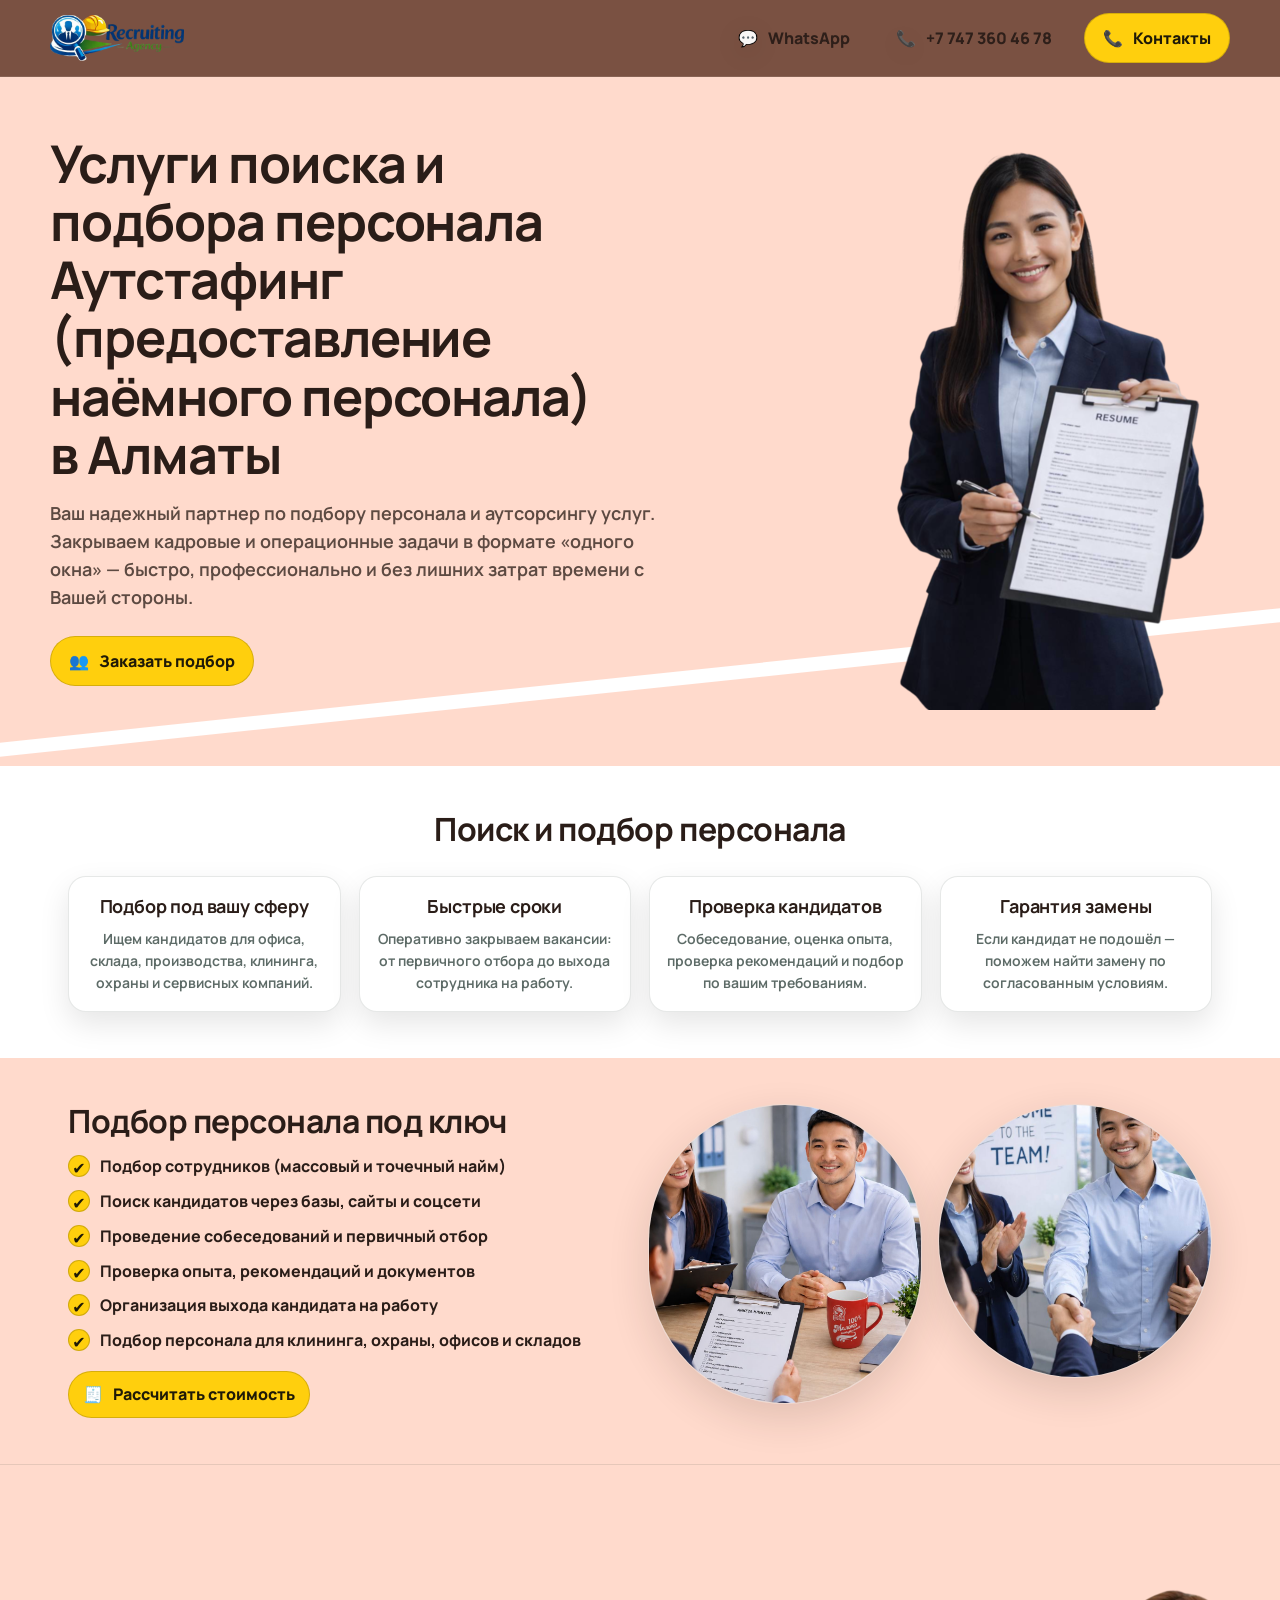
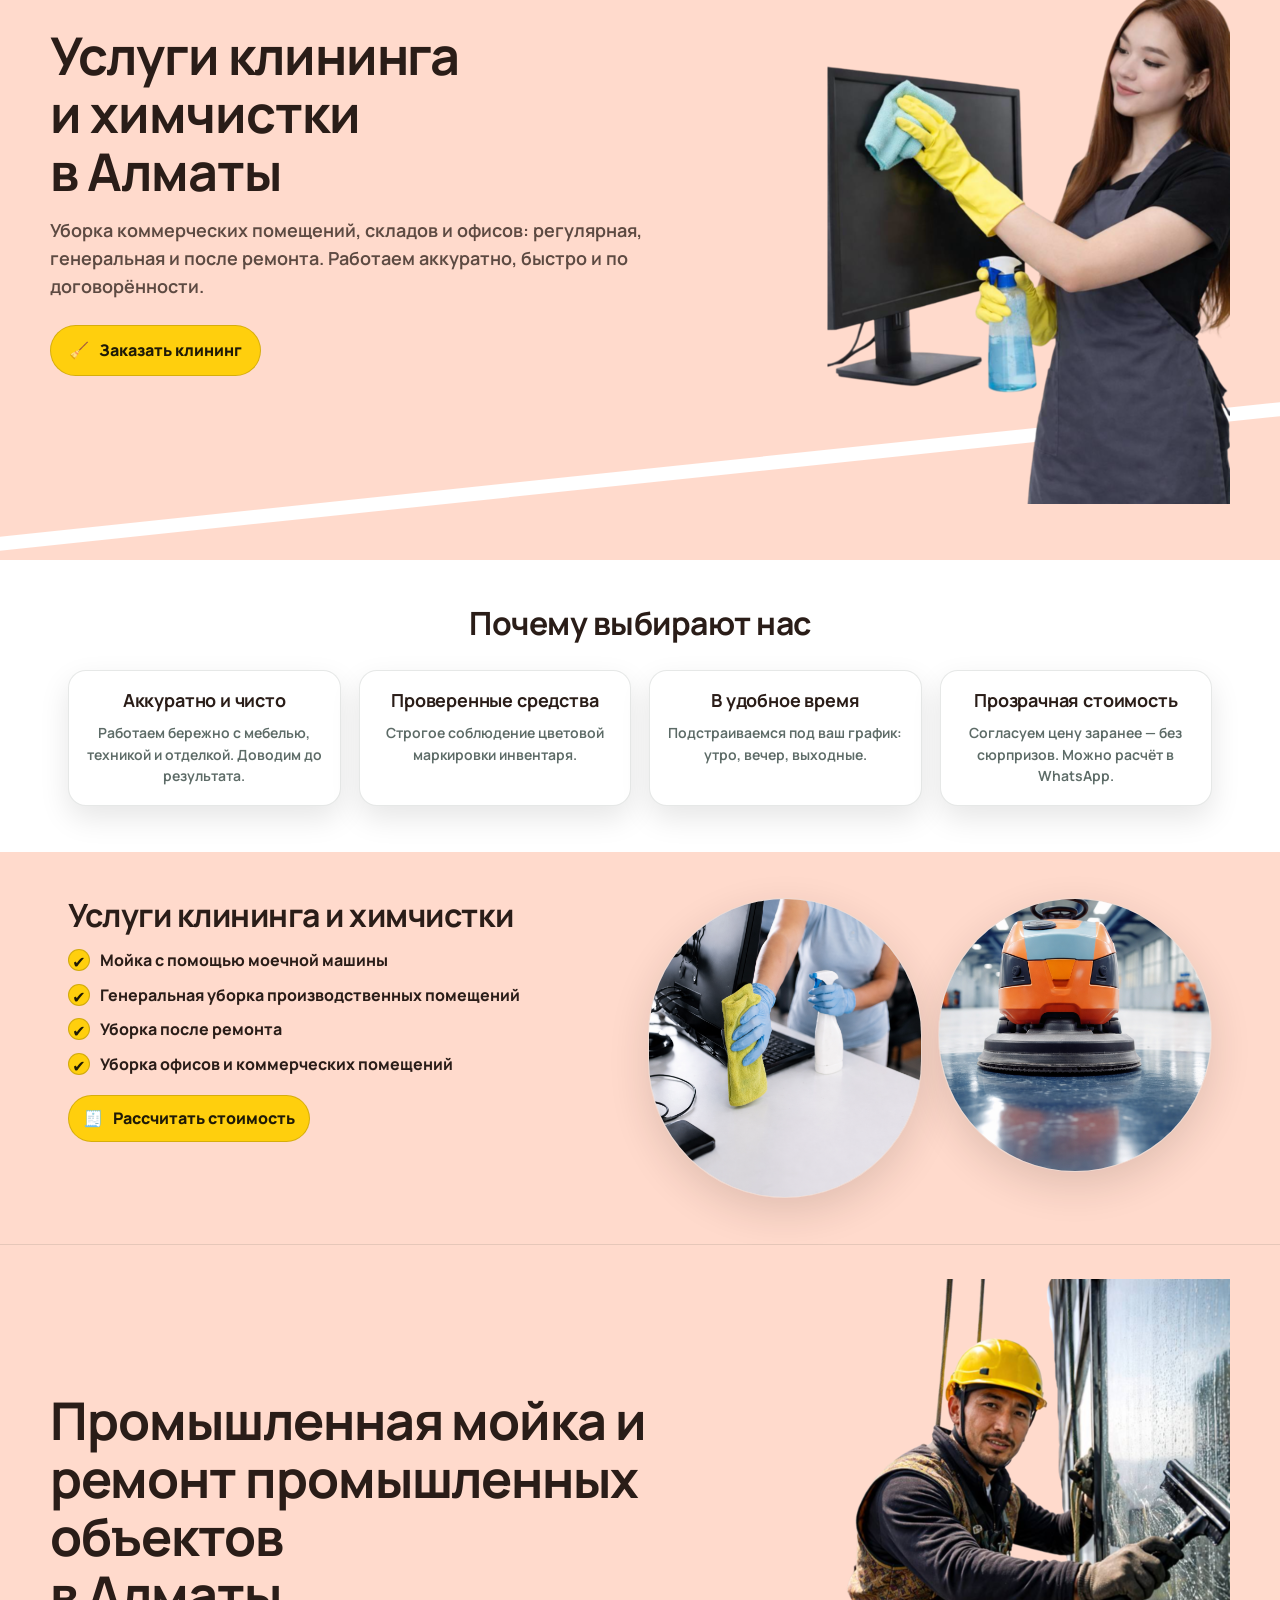
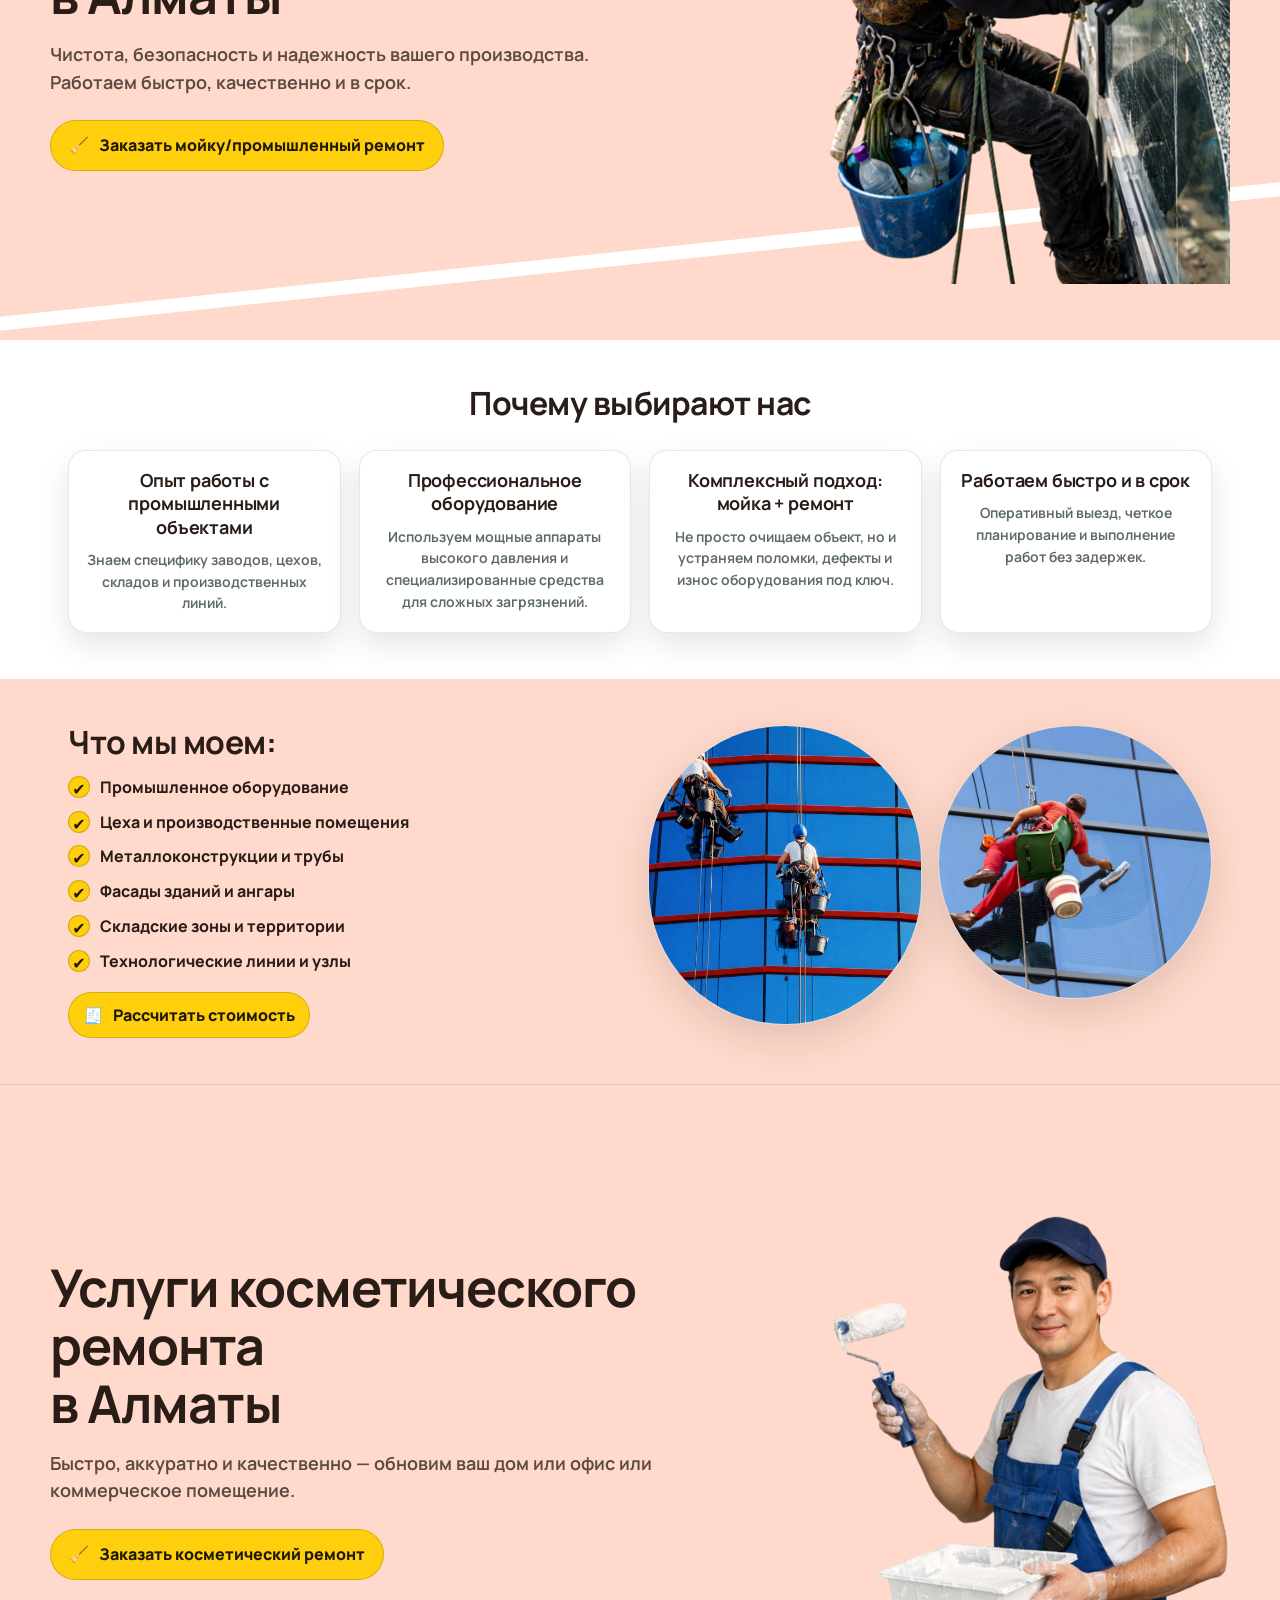
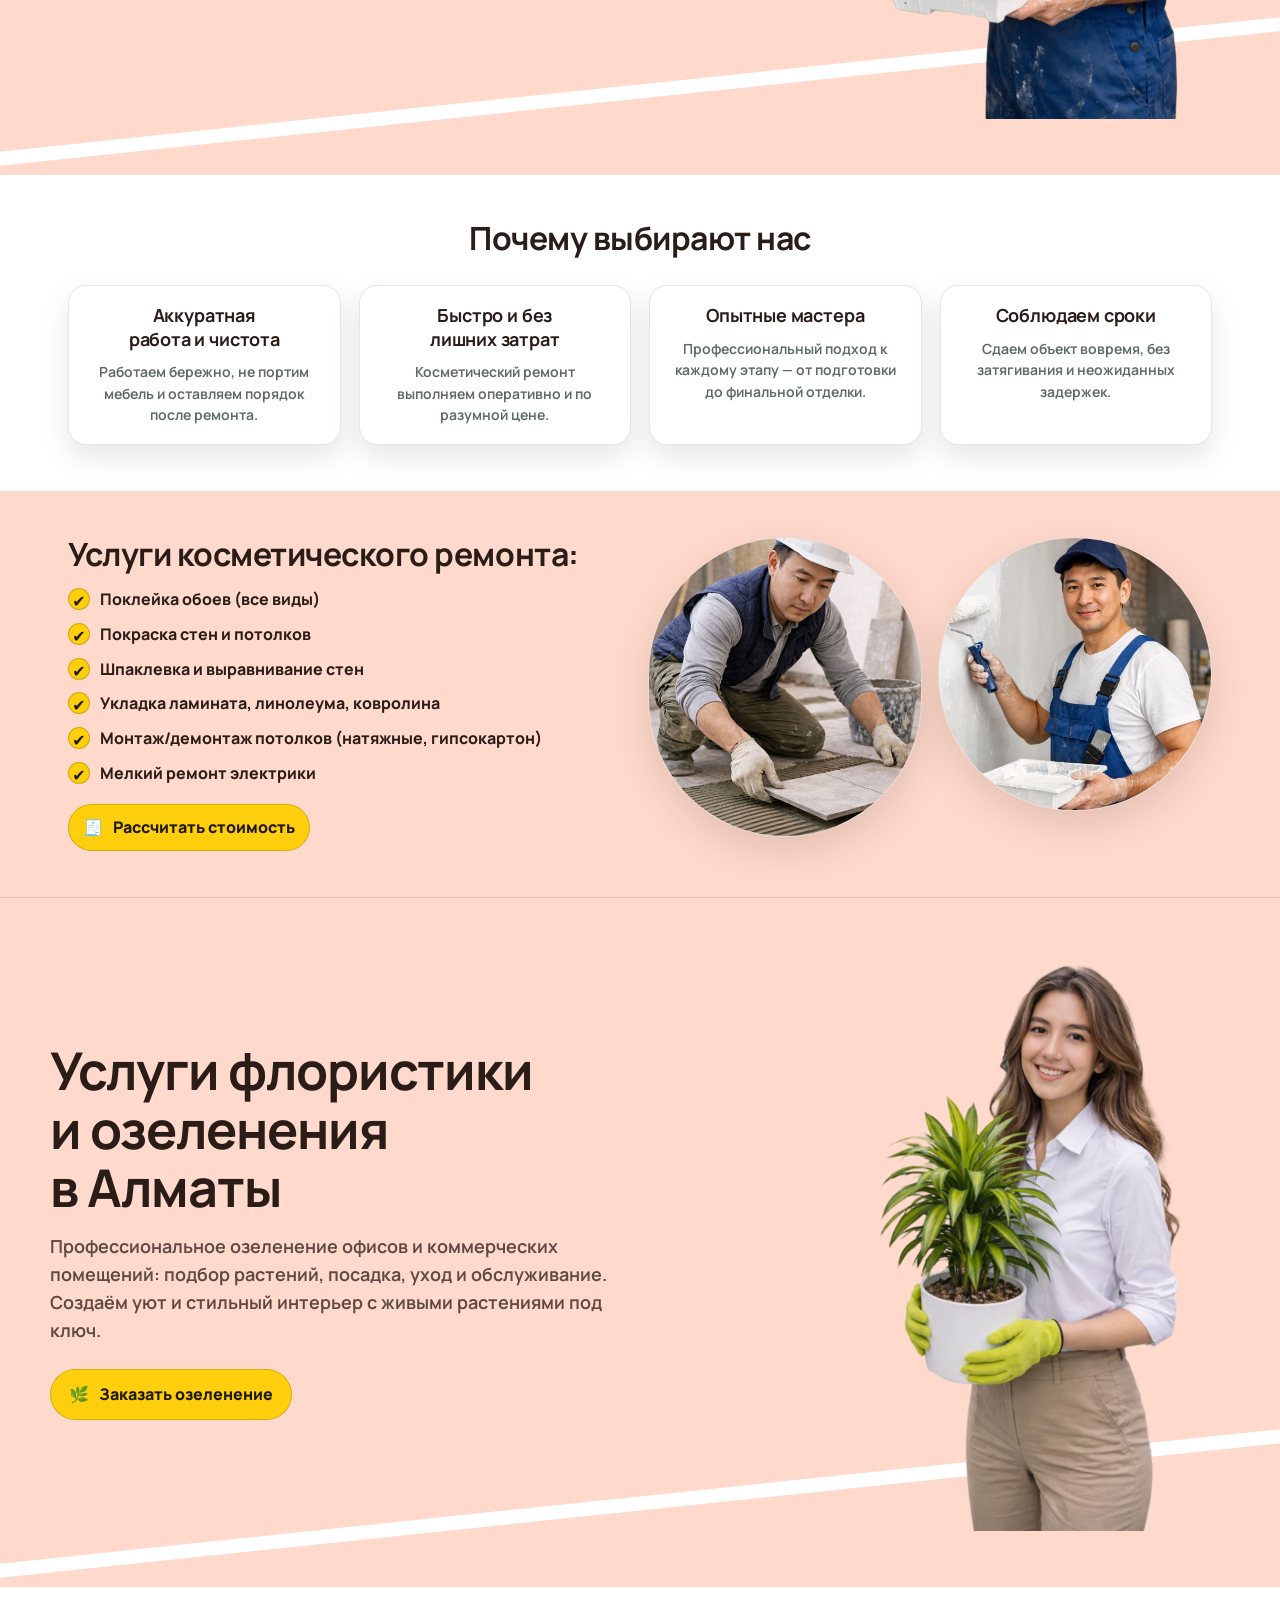
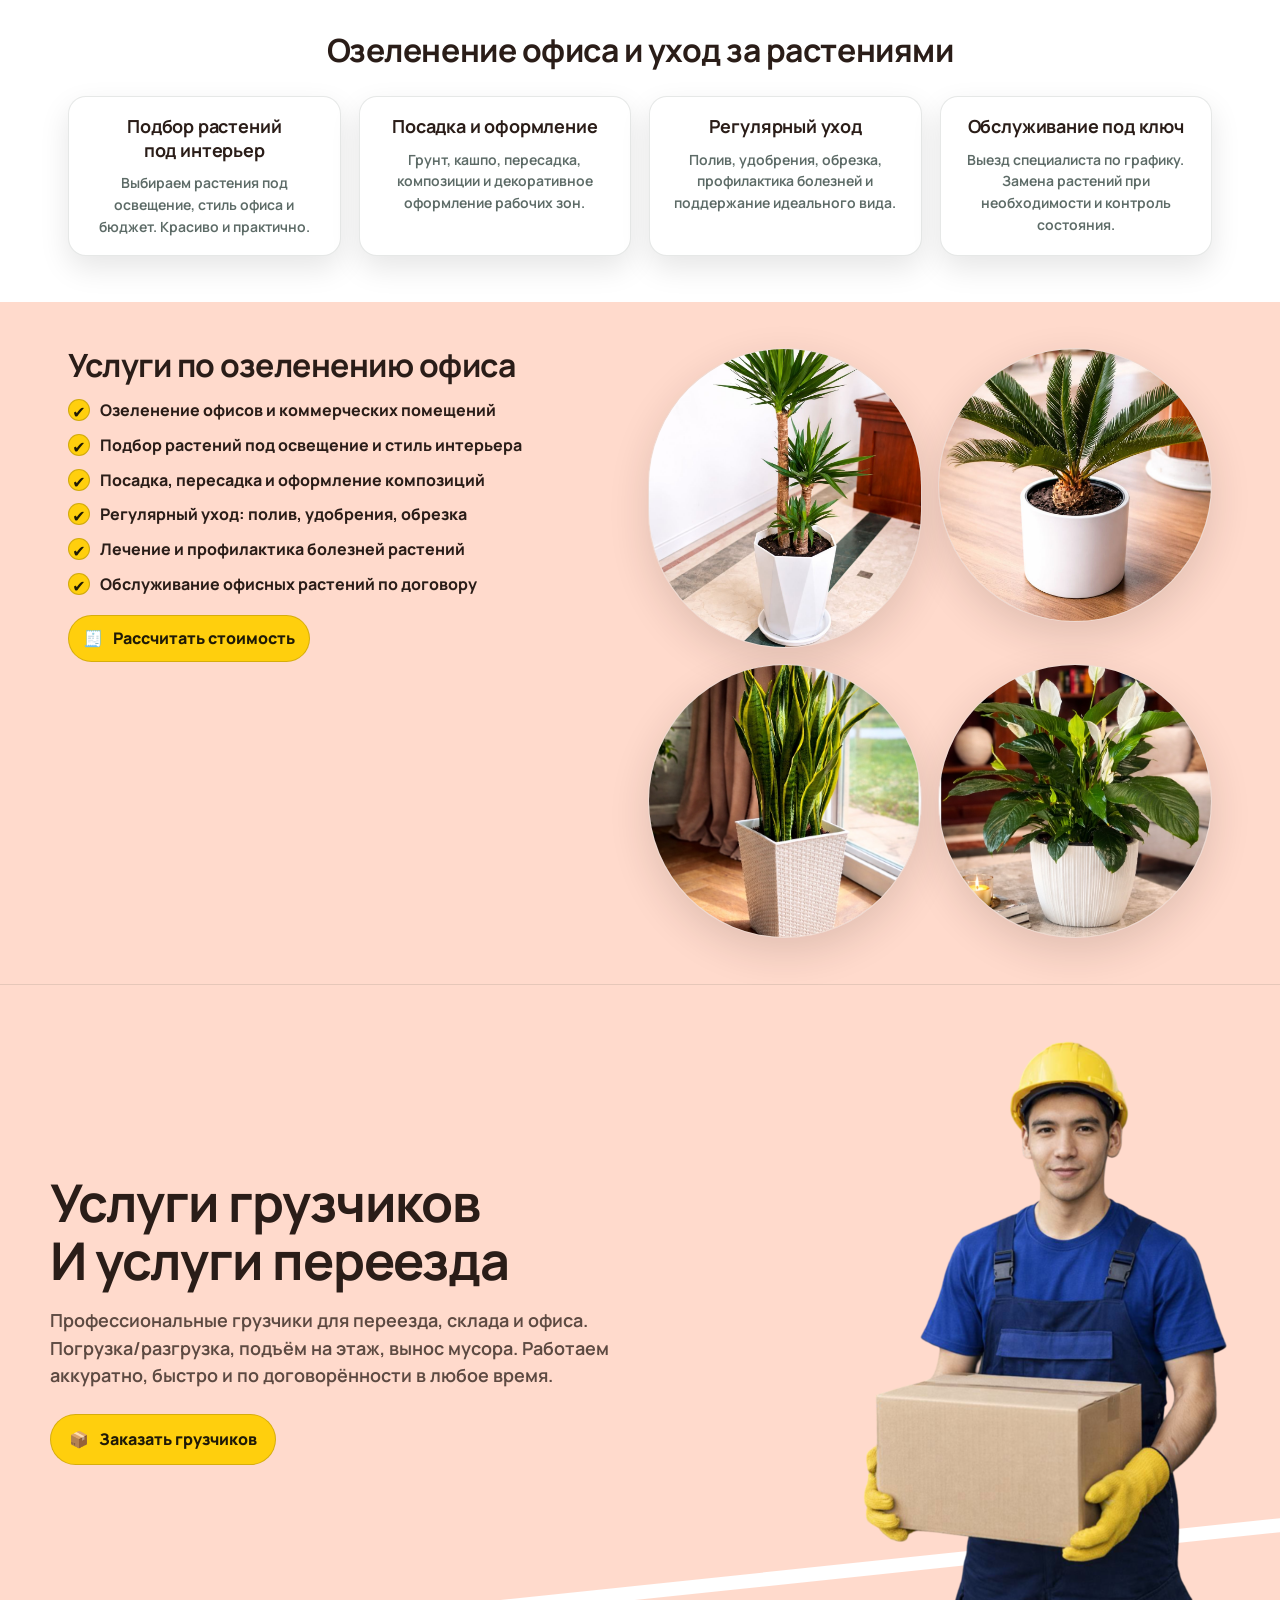
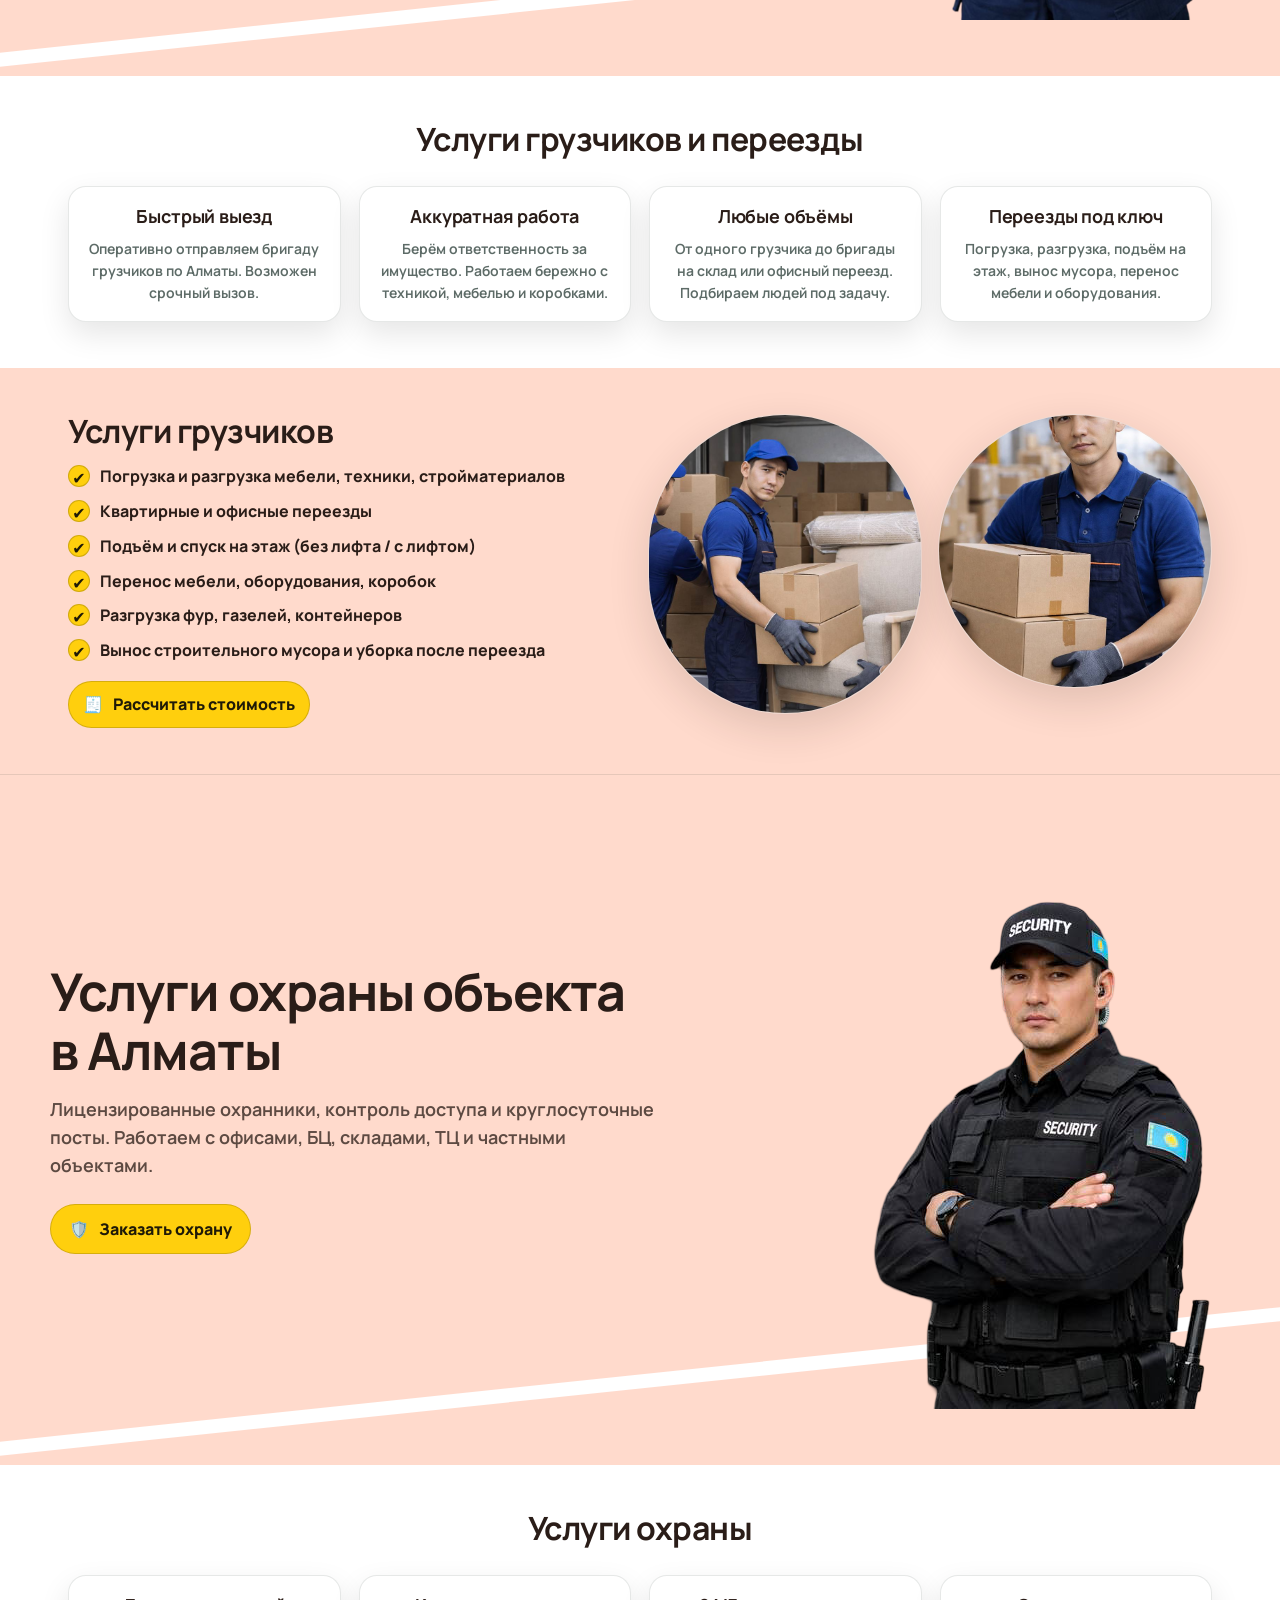
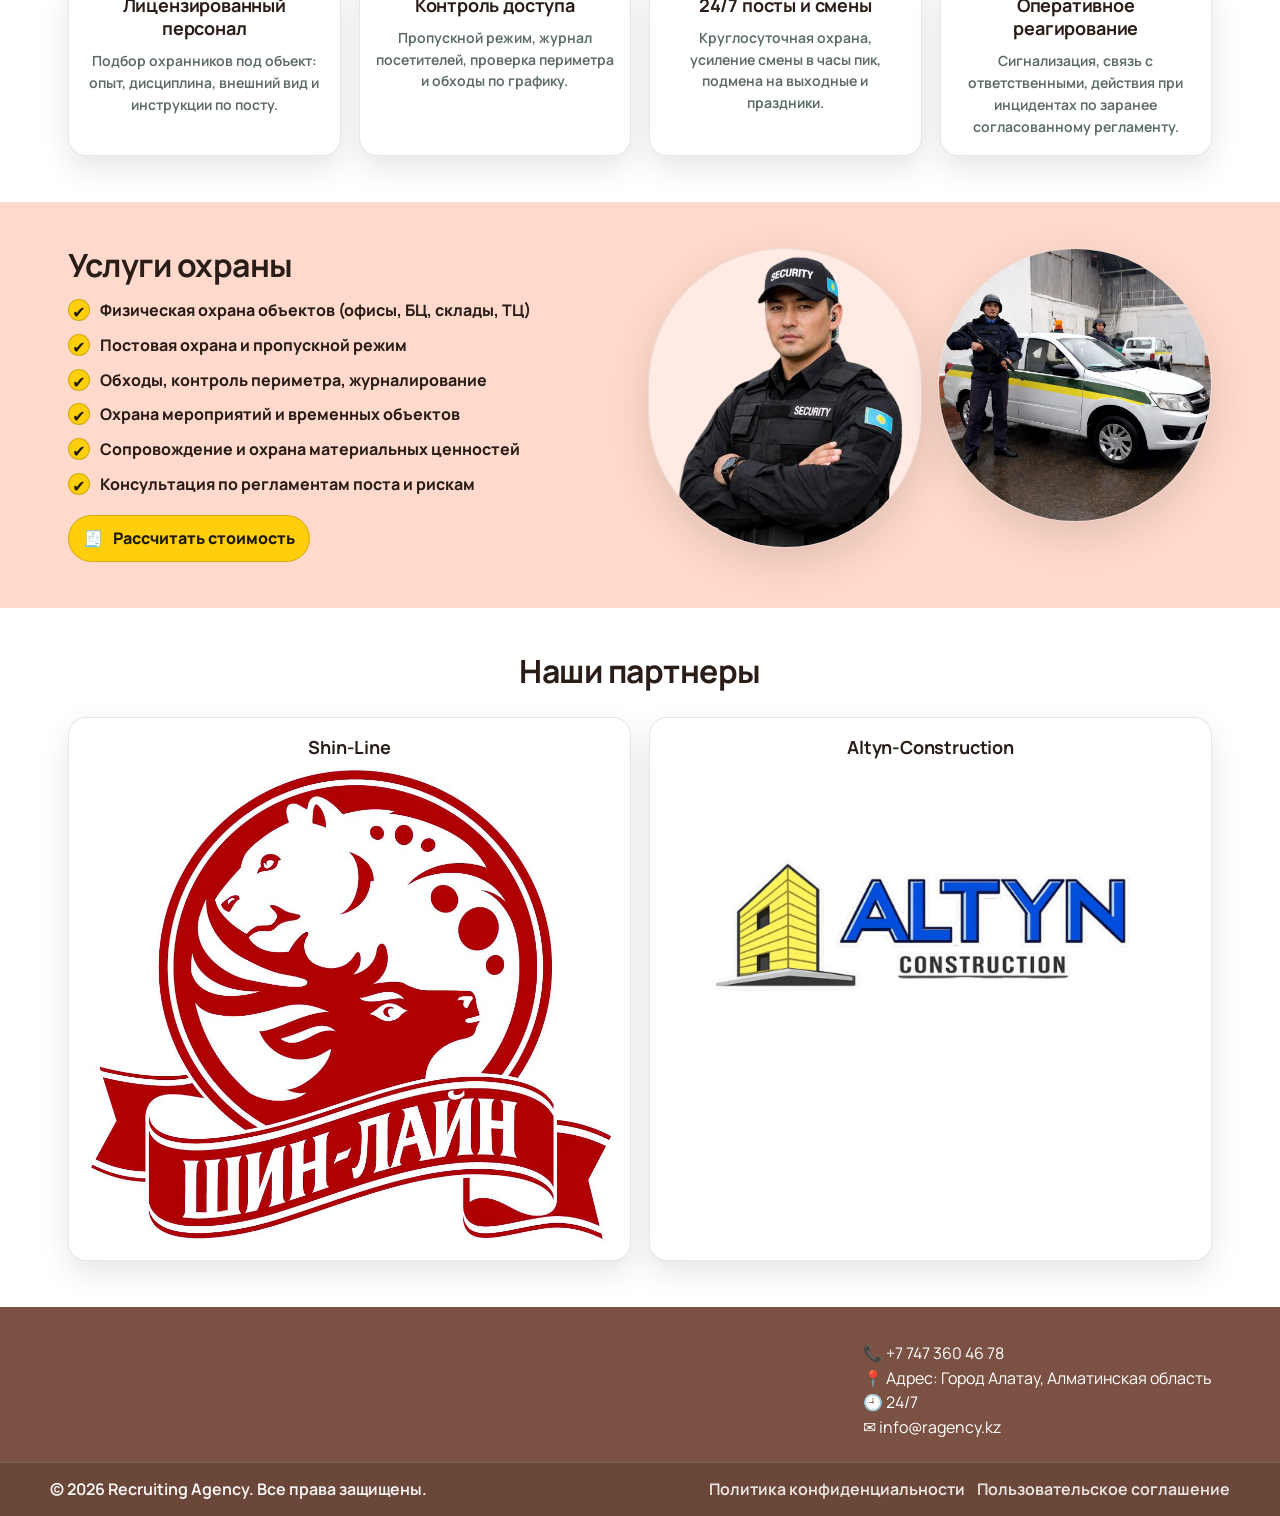
==== commit 4f56a8a4: "Собрать шапку плотнее и свести типографику в шкалу Шапка: - Было space-between с четырьмя разными эл" ====
--- a/index.html
+++ b/index.html
@@ -28,18 +28,22 @@
         <img class="brand__logo" src="./assets/logo1.png" alt="Recruiting Agency" />
       </a>
 
-      <a class="top-contacts__item" href="https://wa.me/77473604678" target="_blank" rel="noopener" title="WhatsApp">
-        <span class="ico" aria-hidden="true">💬</span>
-        <span>WhatsApp</span>
-      </a>
-
+      <!-- Оба контакта в одной группе: раньше WhatsApp был отдельным
+           элементом флекса и space-between растаскивал их по строке. -->
       <div class="top-contacts">
+        <a class="top-contacts__item" href="https://wa.me/77473604678" target="_blank" rel="noopener"
+          title="WhatsApp">
+          <span class="ico" aria-hidden="true">💬</span>
+          <span>WhatsApp</span>
+        </a>
+
         <a class="top-contacts__item" href="tel:+77473604678" title="Позвонить">
           <span class="ico" aria-hidden="true">📞</span>
-          <span>+7( 747 )360 46 78</span>
+          <span class="top-contacts__num">+7 747 360 46 78</span>
         </a>
       </div>
-      <a class="btn btn--ghost btn--xl" href="#contact">
+
+      <a class="btn btn--ghost header__cta" href="#contact">
         <span class="btn__icon" aria-hidden="true">📞</span> Контакты
       </a>
     </div>
--- a/styles_onepage.css
+++ b/styles_onepage.css
@@ -50,6 +50,30 @@
   --ease: cubic-bezier(.2, .7, .3, 1);
   --dur: .2s;
   --dur-reveal: .4s;
+
+  /* Типографическая шкала. Шаг ~1.25.
+     Значения текучие, поэтому размеры не нужно переопределять
+     в медиазапросах — раньше один только h1 задавался пять раз
+     с конфликтующими clamp(). Слева значение на 390px, справа на 1440px. */
+  --fs-xs: 12px;
+  --fs-sm: 14px;
+  --fs-base: 16px;
+  --fs-md: clamp(16px, .3vw + 14.9px, 18px);
+  --fs-lg: clamp(18px, .6vw + 16px, 22px);
+  --fs-xl: clamp(24px, 1.6vw + 17.6px, 32px);
+  /* заголовки секций: 24 -> 32 */
+  --fs-2xl: clamp(30px, 3.4vw + 14.4px, 52px);
+  /* заголовки hero: 30 -> 52 */
+
+  --lh-tight: 1.12;
+  --lh-snug: 1.3;
+  --lh-base: 1.55;
+
+  /* Высота холста логотипа. Видимая надпись — 27% от неё,
+     то есть 170px даёт логотип ~46px. Единственное место,
+     где задаётся размер: раньше .brand__logo переопределялся
+     шесть раз и последний вариант сплющивал квадрат в 94x62. */
+  --logo-h: 170px;
 }
 
 
@@ -64,7 +88,16 @@
 body {
   margin: 0;
   font-family: "Manrope", system-ui, -apple-system, Segoe UI, Roboto, Arial, sans-serif;
+  font-size: var(--fs-base);
+  line-height: var(--lh-base);
   color: var(--text);
+}
+
+h1,
+h2,
+h3 {
+  line-height: var(--lh-tight);
+  text-wrap: balance;
 }
 
 a {
@@ -90,42 +123,67 @@
   z-index: 50;
   background-color: var(--brown);
   border-bottom: 1px solid rgba(255, 255, 255, .10);
-  /* Логотип — квадрат 1024x1024, где сама надпись занимает лишь 27%
-     высоты, остальное прозрачные поля. При height:210px картинка
-     свисала на 59px ниже шапки и её ссылка перехватывала клики
-     по hero. Обрезаем: видимая часть логотипа при этом не страдает. */
-  overflow: hidden;
-}
-
+}
+
+/* Логотип слева, контакты и кнопка — единой группой справа.
+   Раньше здесь был space-between с четырьмя разными элементами,
+   и он растаскивал их по строке неравными промежутками. */
 .header__row {
   display: flex;
-
   align-items: center;
-  justify-content: space-between;
-  gap: 14px;
-  padding: 14px 0;
-  height: 90px;
-}
-
+  gap: 20px;
+  padding: 12px 0;
+  height: 76px;
+}
+
+/* Кадрируем логотип по границам самой надписи.
+   В файле она занимает прямоугольник 95..905 x 346..625 внутри
+   холста 1024x1024 — остальное прозрачно. Без этой обрезки
+   элемент занимал бы всю ширину квадрата и распирал шапку. */
+.brand {
+  position: relative;
+  flex: 0 0 auto;
+  margin-right: auto;
+  width: calc(var(--logo-h) * .791);
+  height: calc(var(--logo-h) * .2725);
+  overflow: hidden;
+}
+
+.brand:focus-visible {
+  outline: 3px solid #fff;
+  /* внутрь, иначе обрезка съест кольцо фокуса */
+  outline-offset: -3px;
+}
+
+.header__cta {
+  flex: 0 0 auto;
+  padding: 11px 20px;
+}
+
+/* Размер только через --logo-h. Смещение равно отступу надписи
+   от края холста: 346/1024 сверху и 95/1024 слева. */
 .brand__logo {
-  height: 210px;
-  width: auto;
-  box-sizing: border-box;
+  position: absolute;
+  top: calc(var(--logo-h) * -.338);
+  left: calc(var(--logo-h) * -.0928);
+  height: var(--logo-h);
+  width: var(--logo-h);
+  max-width: none;
 }
 
 .top-contacts {
   display: flex;
   align-items: center;
-  gap: 18px;
-  flex-wrap: wrap;
-  justify-content: center;
+  gap: 22px;
+  flex-wrap: nowrap;
 }
 
 .top-contacts__item {
   display: inline-flex;
   align-items: center;
-  gap: 10px;
+  gap: 8px;
   font-weight: 800;
+  white-space: nowrap;
   opacity: .95;
 }
 
@@ -325,18 +383,19 @@
 }
 
 .hero__text h1 {
-  margin: 0 0 12px;
-  font-size: clamp(28px, 3.8vw, 48px);
-  line-height: 1.05;
-  letter-spacing: -.8px;
+  margin: 0 0 16px;
+  font-size: var(--fs-2xl);
+  line-height: var(--lh-tight);
+  letter-spacing: -.02em;
 }
 
 .hero__lead {
-  margin: 0 0 18px;
-  max-width: 560px;
+  margin: 0 0 24px;
+  max-width: 58ch;
   font-weight: 650;
   color: var(--ink-soft);
-  font-size: 16px;
+  font-size: var(--fs-md);
+  line-height: var(--lh-base);
 }
 
 .hero__visual {
@@ -442,10 +501,11 @@
 }
 
 .section__title {
-  margin: 0 0 18px;
+  margin: 0 0 28px;
   text-align: center;
-  font-size: clamp(22px, 2.4vw, 30px);
-  letter-spacing: -.3px;
+  font-size: var(--fs-xl);
+  line-height: var(--lh-tight);
+  letter-spacing: -.015em;
 }
 
 
@@ -492,15 +552,18 @@
 }
 
 .benefit h3 {
-  margin: 0 0 8px;
-  font-size: 16px;
-  letter-spacing: -.2px
+  margin: 0 0 10px;
+  font-size: var(--fs-md);
+  line-height: var(--lh-snug);
+  letter-spacing: -.01em;
 }
 
 .benefit p {
   margin: 0;
   color: var(--muted);
-  font-weight: 650
+  font-size: var(--fs-sm);
+  line-height: var(--lh-base);
+  font-weight: 650;
 }
 
 /* Services section layout */
@@ -530,8 +593,9 @@
   display: flex;
   gap: 10px;
   align-items: flex-start;
+  font-size: var(--fs-base);
+  line-height: var(--lh-base);
   font-weight: 750;
-  opacity: .95;
 }
 
 .tick {
@@ -842,8 +906,15 @@
 }
 
 @media (max-width: 980px) {
+  /* Не прячем группу целиком: WhatsApp должен остаться видимым.
+     Сворачиваем только сам номер — ссылка tel: живёт в иконке. */
   .top-contacts {
-    display: none
+    display: flex;
+    gap: 14px;
+  }
+
+  .top-contacts__num {
+    display: none;
   }
 
   .nav {
@@ -1096,21 +1167,20 @@
 /* Tablet */
 @media (max-width: 980px) {
   .header__row {
-    height: 78px;
+    height: 72px;
     padding: 8px 0;
-    gap: 8px;
+    gap: 12px;
   }
 
   .brand {
     flex: 0 0 auto;
   }
 
-  .brand__logo {
-    height: 64px;
-    width: auto;
-    max-width: 90px;
-    object-fit: contain;
-  }
+  /* 140px холста -> надпись ~38px */
+  :root {
+    --logo-h: 140px;
+  }
+
 
   .top-contacts__item {
     font-size: 13px;
@@ -1119,7 +1189,7 @@
     white-space: nowrap;
   }
 
-  .header > .container > .btn {
+  .header .header__cta {
     min-width: 0;
     padding: 9px 11px;
     font-size: 13px;
@@ -1143,7 +1213,6 @@
   }
 
   .hero__text h1 {
-    font-size: clamp(28px, 5vw, 44px);
   }
 
   .hero__visual {
@@ -1210,23 +1279,19 @@
     flex-wrap: nowrap;
   }
 
-  .brand__logo {
-    height: 56px;
-    max-width: 70px;
-  }
 
   /* Keep all header controls on one line without changing their purpose. */
-  .header > .container > .top-contacts__item {
+  .header .top-contacts__item {
     flex: 0 1 auto;
     font-size: 12px;
     padding: 7px 4px;
   }
 
-  .header > .container > .top-contacts__item .ico {
+  .header .top-contacts__item .ico {
     font-size: 15px;
   }
 
-  .header > .container > .btn {
+  .header .header__cta {
     flex: 0 0 auto;
     padding: 8px 9px;
     font-size: 12px;
@@ -1240,13 +1305,11 @@
 
   .hero__text h1 {
     margin-bottom: 14px;
-    font-size: clamp(25px, 8vw, 34px);
     line-height: 1.08;
     letter-spacing: -.45px;
   }
 
   .hero__lead {
-    font-size: 15px;
     line-height: 1.5;
   }
 
@@ -1270,7 +1333,6 @@
   }
 
   .section__title {
-    font-size: 24px;
     line-height: 1.15;
   }
 
@@ -1289,12 +1351,10 @@
   }
 
   .benefit h3 {
-    font-size: 16px;
     line-height: 1.25;
   }
 
   .benefit p {
-    font-size: 14px;
     line-height: 1.45;
   }
 
@@ -1337,7 +1397,6 @@
   }
 
   .checklist li {
-    font-size: 14px;
     line-height: 1.4;
   }
 
@@ -1404,23 +1463,18 @@
     padding-right: 12px;
   }
 
-  .brand__logo {
-    height: 50px;
-    max-width: 62px;
-  }
-
-  .header > .container > .top-contacts__item {
+
+  .header .top-contacts__item {
     font-size: 11px;
   }
 
-  .header > .container > .btn {
+  .header .header__cta {
     padding-left: 7px;
     padding-right: 7px;
     font-size: 11px;
   }
 
   .hero__text h1 {
-    font-size: 25px;
   }
 
   .hero__girl {
@@ -1442,22 +1496,8 @@
     align-items: center;
   }
 
-  .brand {
-    flex: 0 0 94px;
-    width: 94px;
-    display: flex;
-    align-items: center;
-  }
-
-  .brand__logo {
-    width: 94px;
-    height: 62px;
-    max-width: none;
-    object-fit: contain;
-    display: block;
-  }
-
-  .header > .container > .top-contacts__item {
+
+  .header .top-contacts__item {
     flex: 1 1 auto;
     min-width: 0;
     justify-content: center;
@@ -1467,11 +1507,11 @@
     white-space: nowrap;
   }
 
-  .header > .container > .top-contacts__item .ico {
+  .header .top-contacts__item .ico {
     font-size: 15px;
   }
 
-  .header > .container > .btn {
+  .header .header__cta {
     flex: 0 0 auto;
     width: auto;
     min-width: 118px;
@@ -1509,7 +1549,6 @@
 
   .hero__text h1 {
     margin: 0 0 14px;
-    font-size: clamp(25px, 7.6vw, 34px);
     line-height: 1.06;
     letter-spacing: -.5px;
   }
@@ -1517,7 +1556,6 @@
   .hero__lead {
     max-width: none;
     margin-bottom: 18px;
-    font-size: 15px;
     line-height: 1.5;
   }
 
@@ -1581,21 +1619,16 @@
 }
 
 @media (max-width: 380px) {
-  .brand {
-    flex-basis: 82px;
-    width: 82px;
-  }
-
-  .brand__logo {
-    width: 82px;
-    height: 58px;
-  }
-
-  .header > .container > .top-contacts__item {
+  /* 110px холста -> надпись ~30px */
+  :root {
+    --logo-h: 110px;
+  }
+
+  .header .top-contacts__item {
     font-size: 11px;
   }
 
-  .header > .container > .btn {
+  .header .header__cta {
     min-width: 105px;
     padding-left: 9px;
     padding-right: 9px;
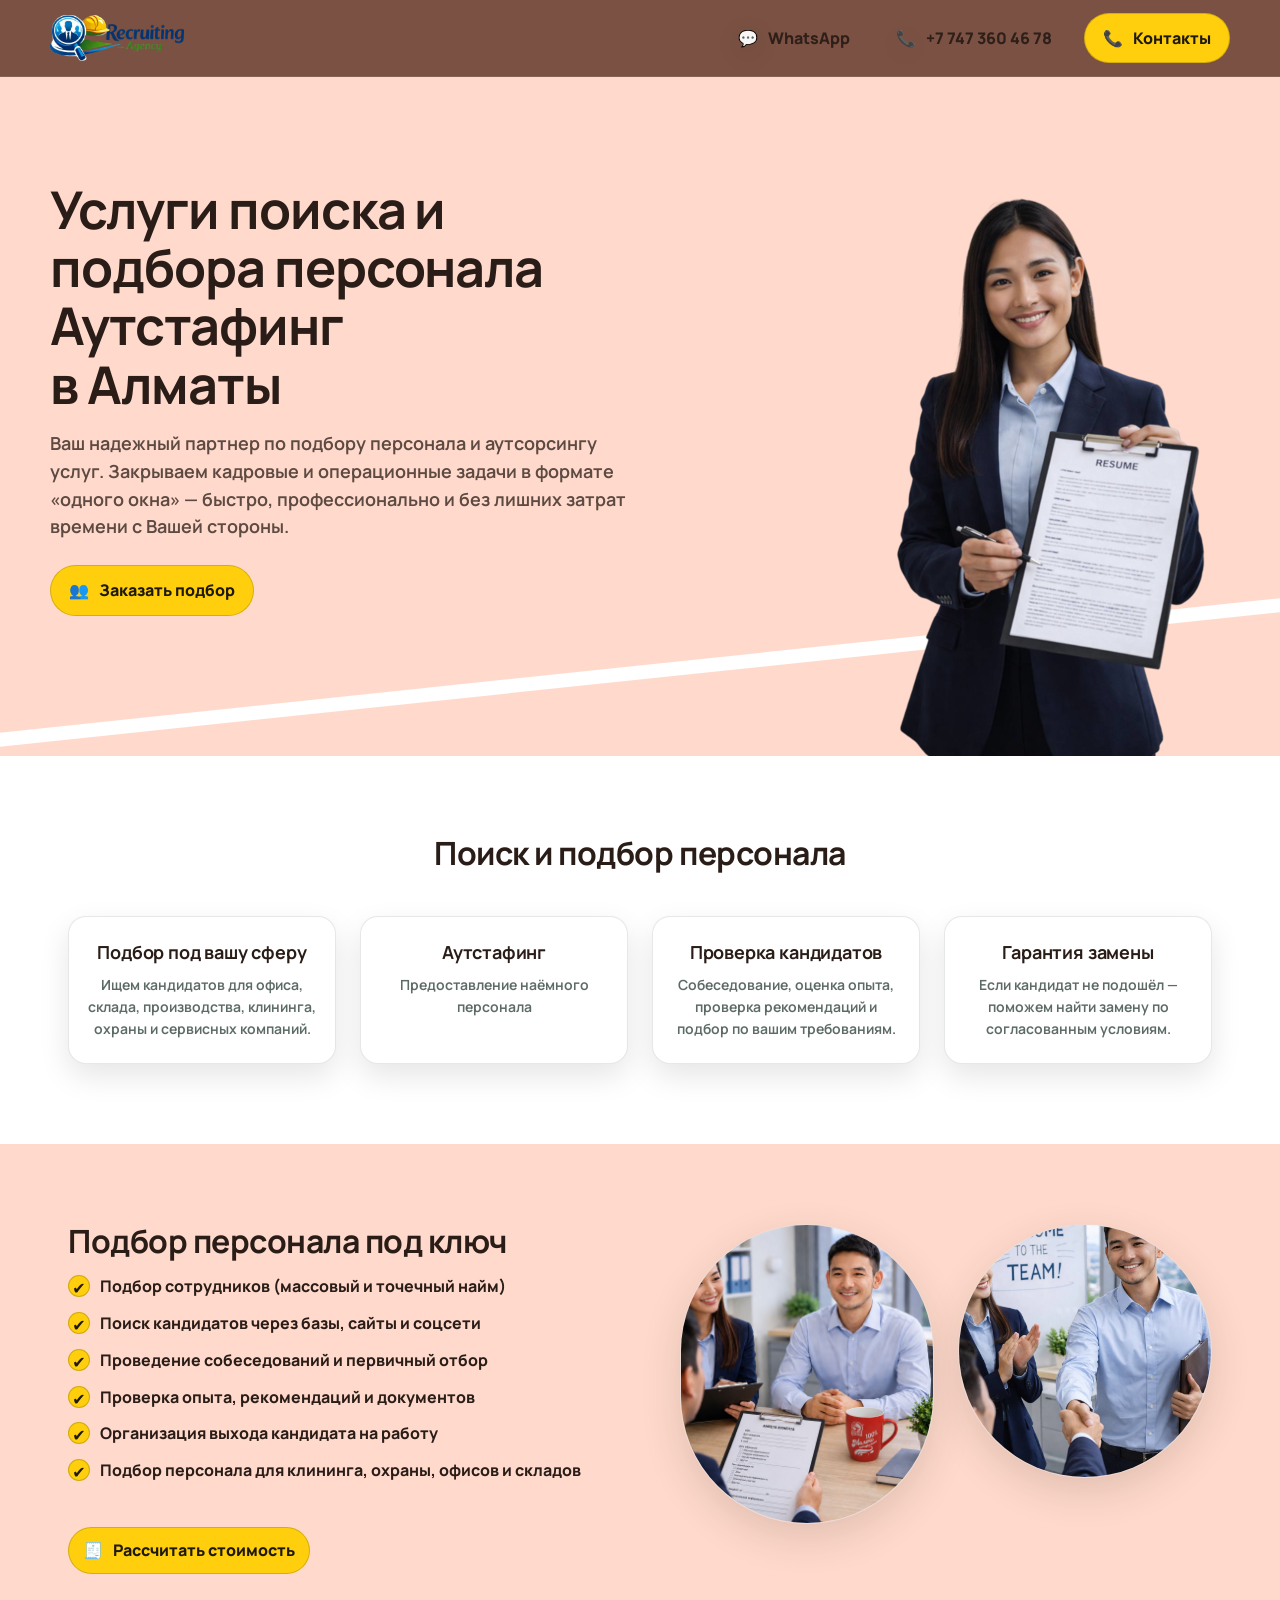
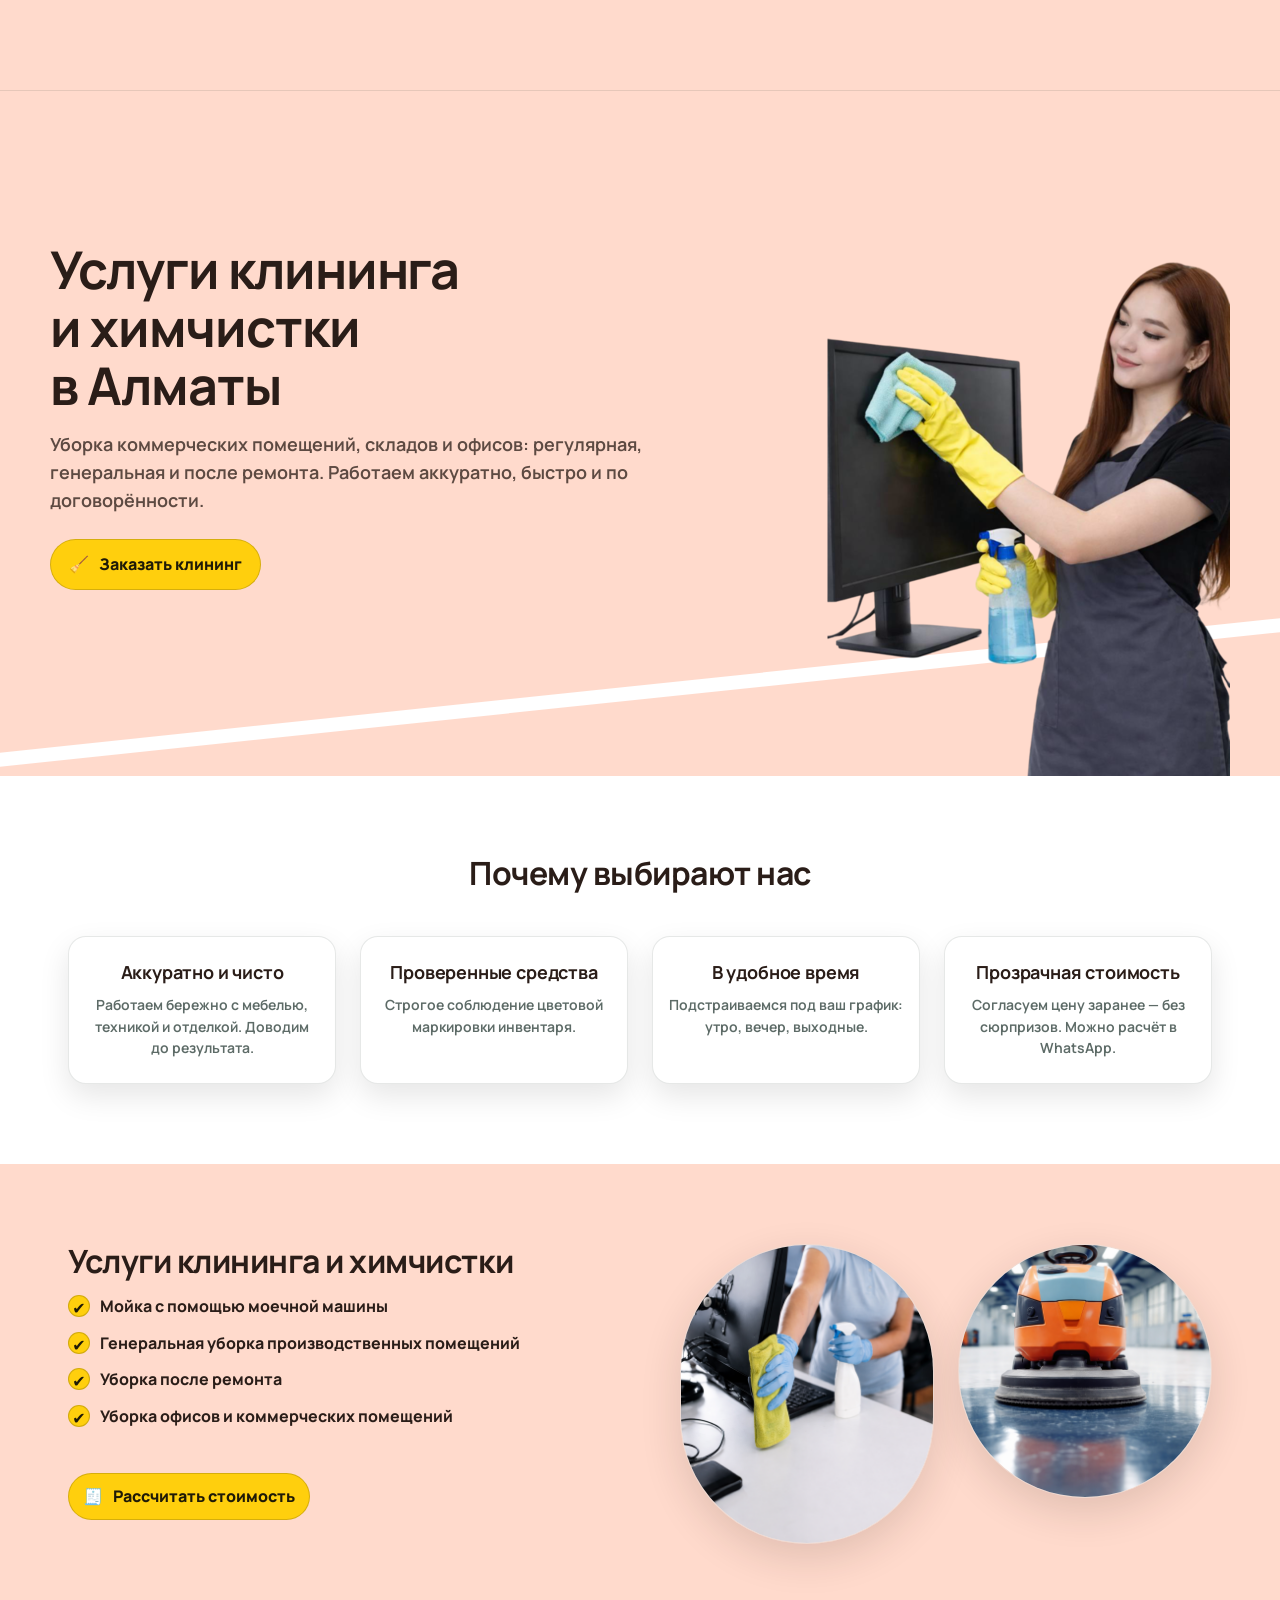
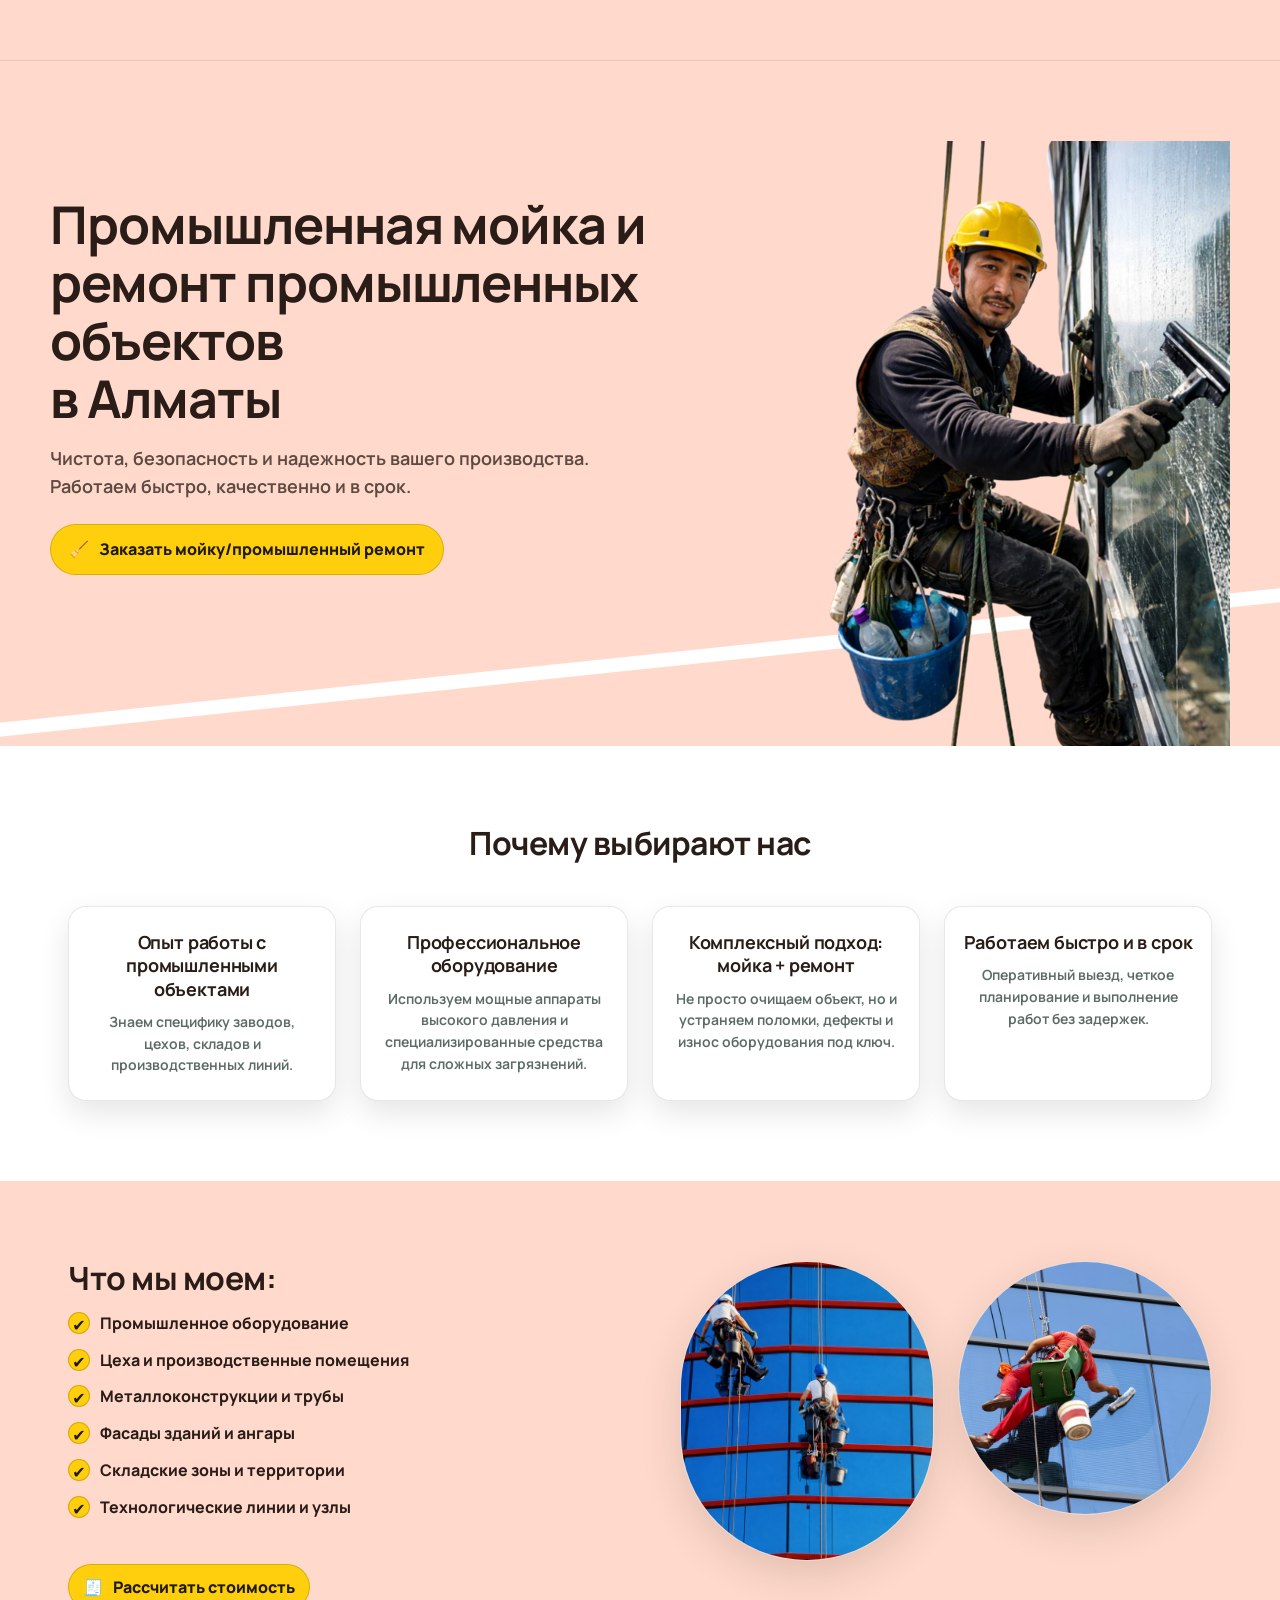
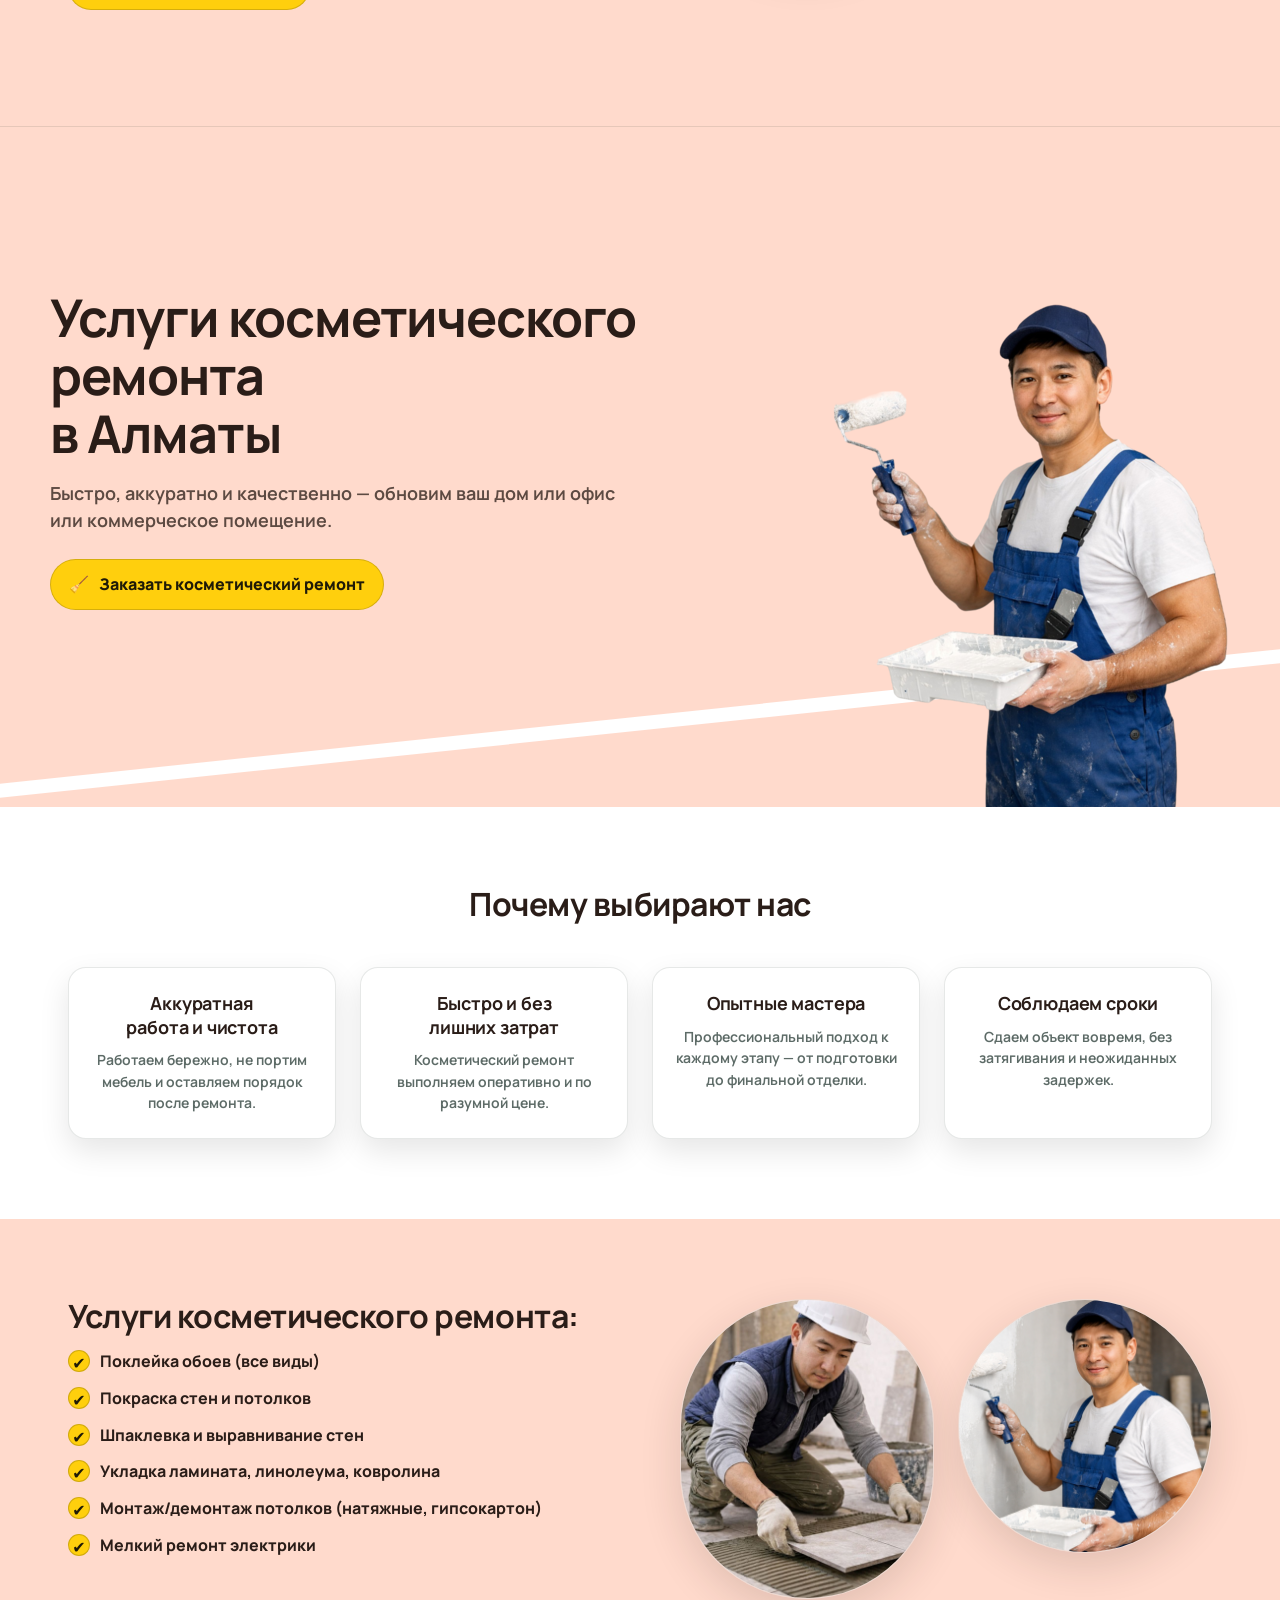
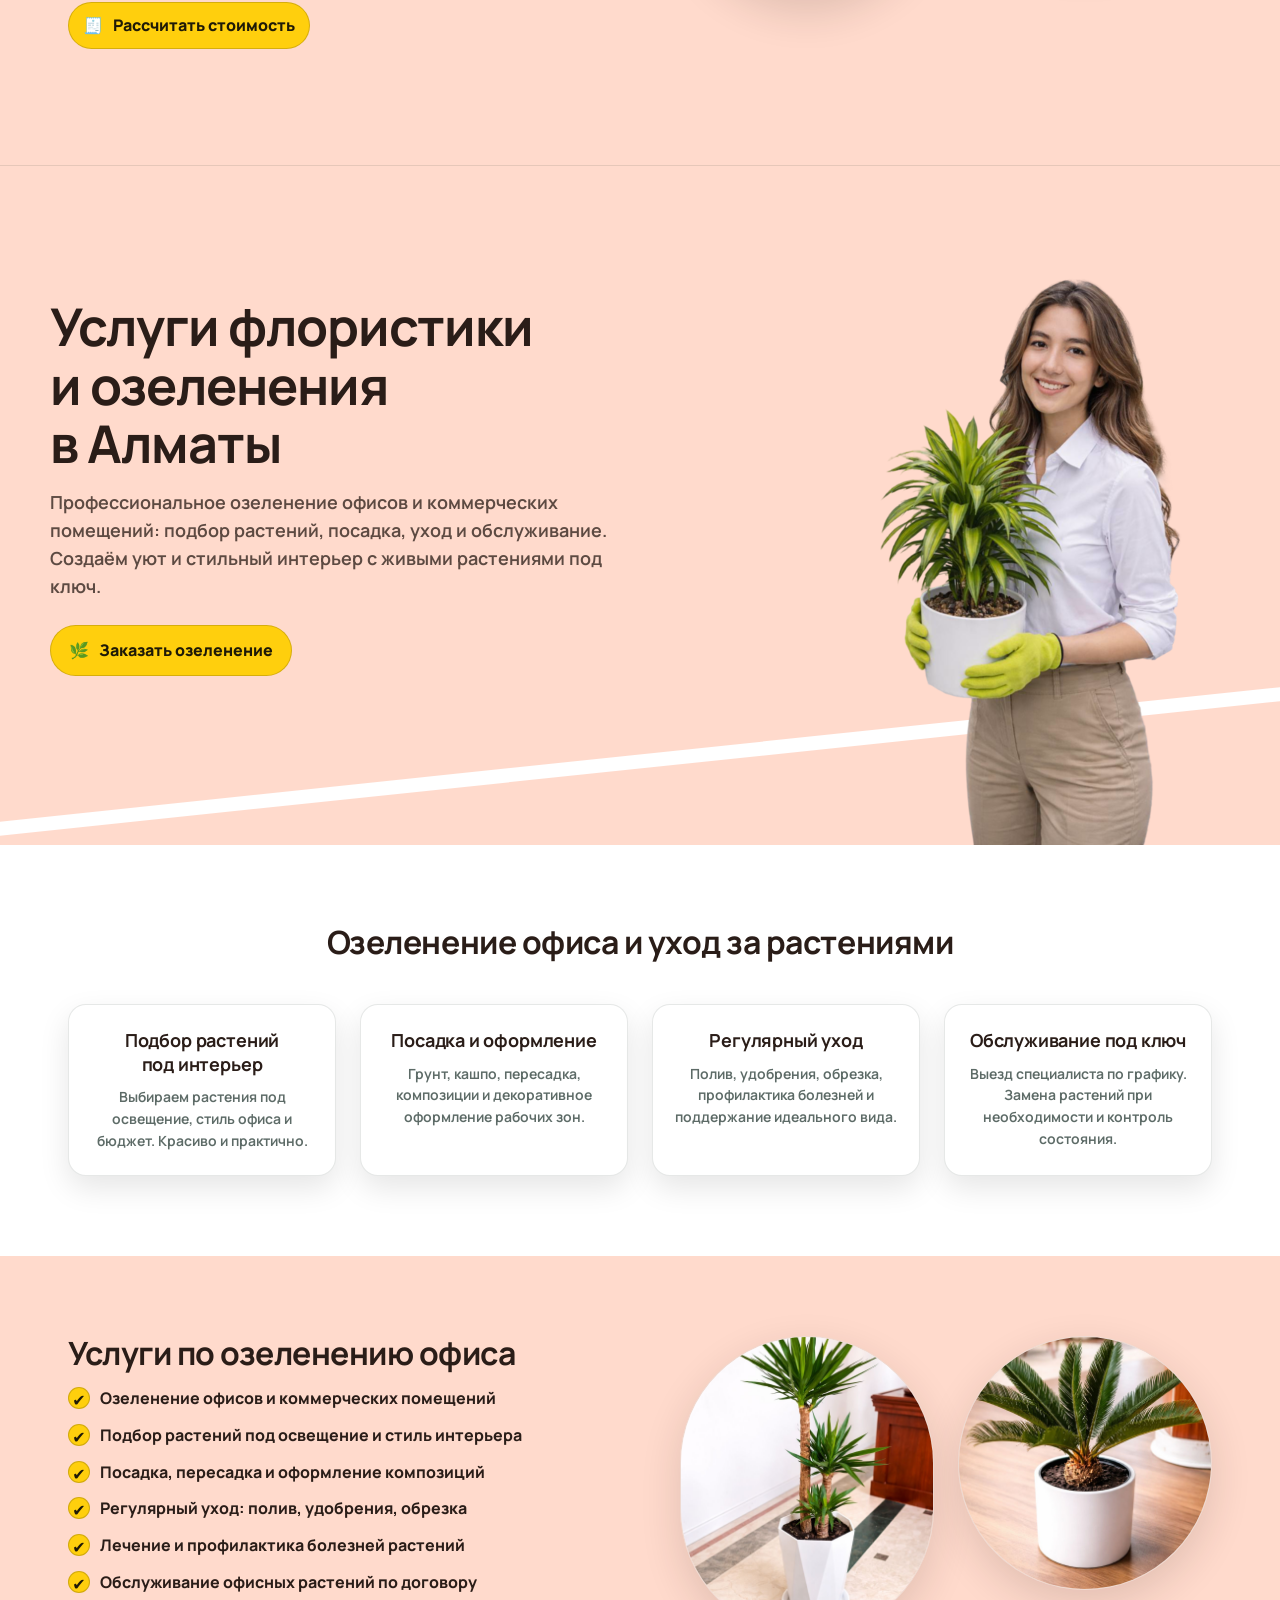
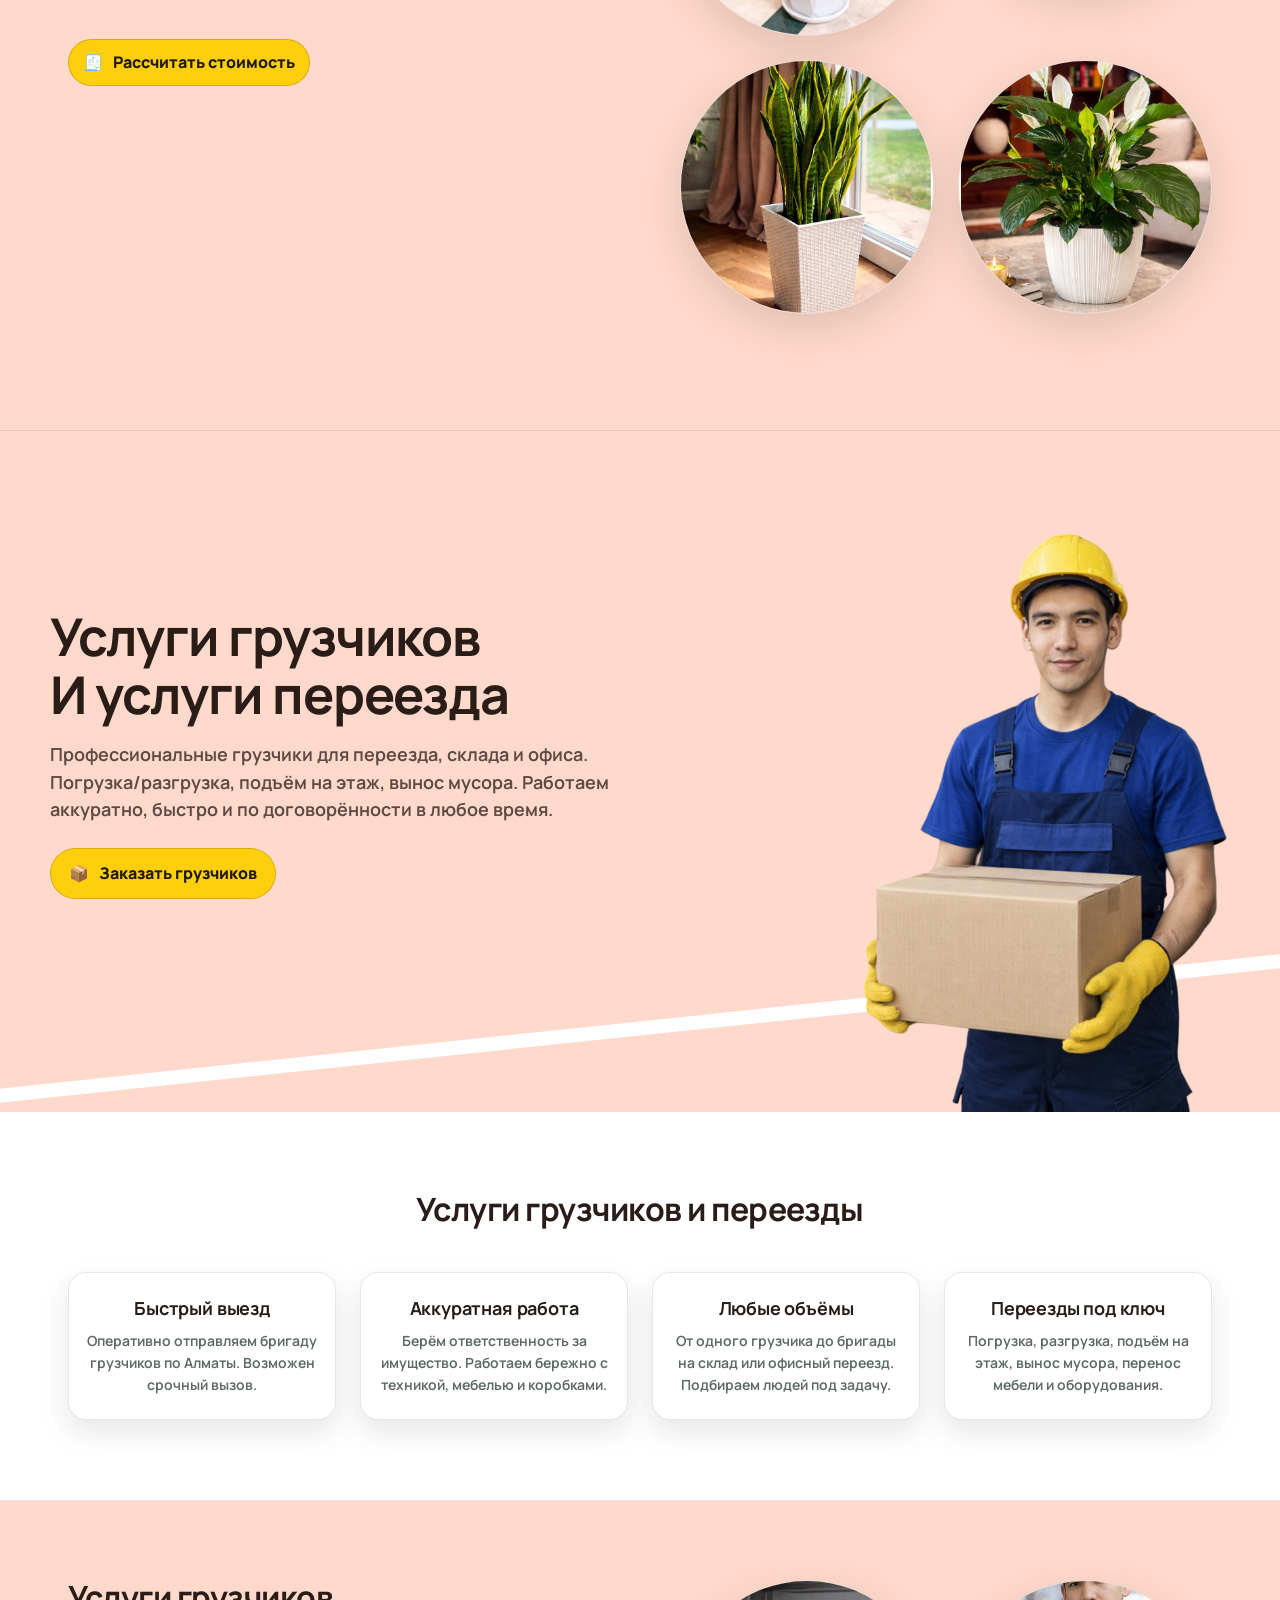
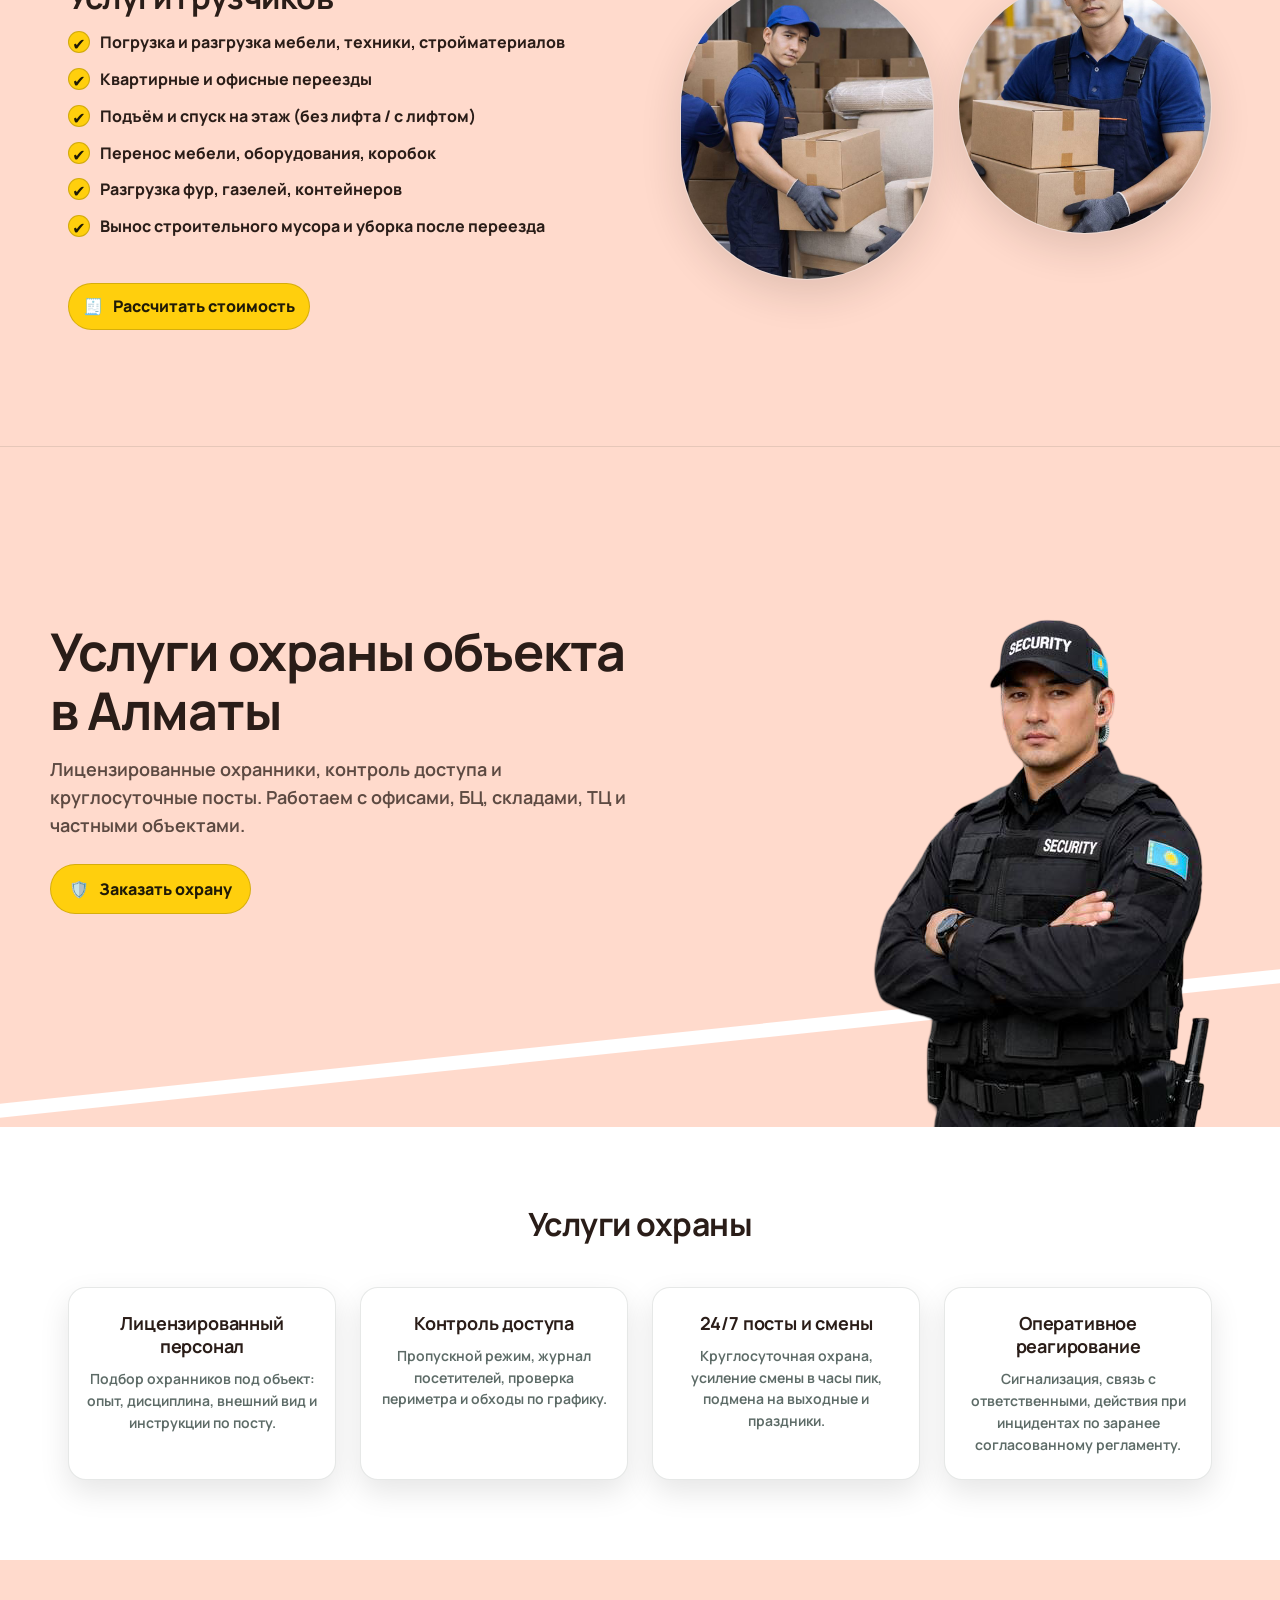
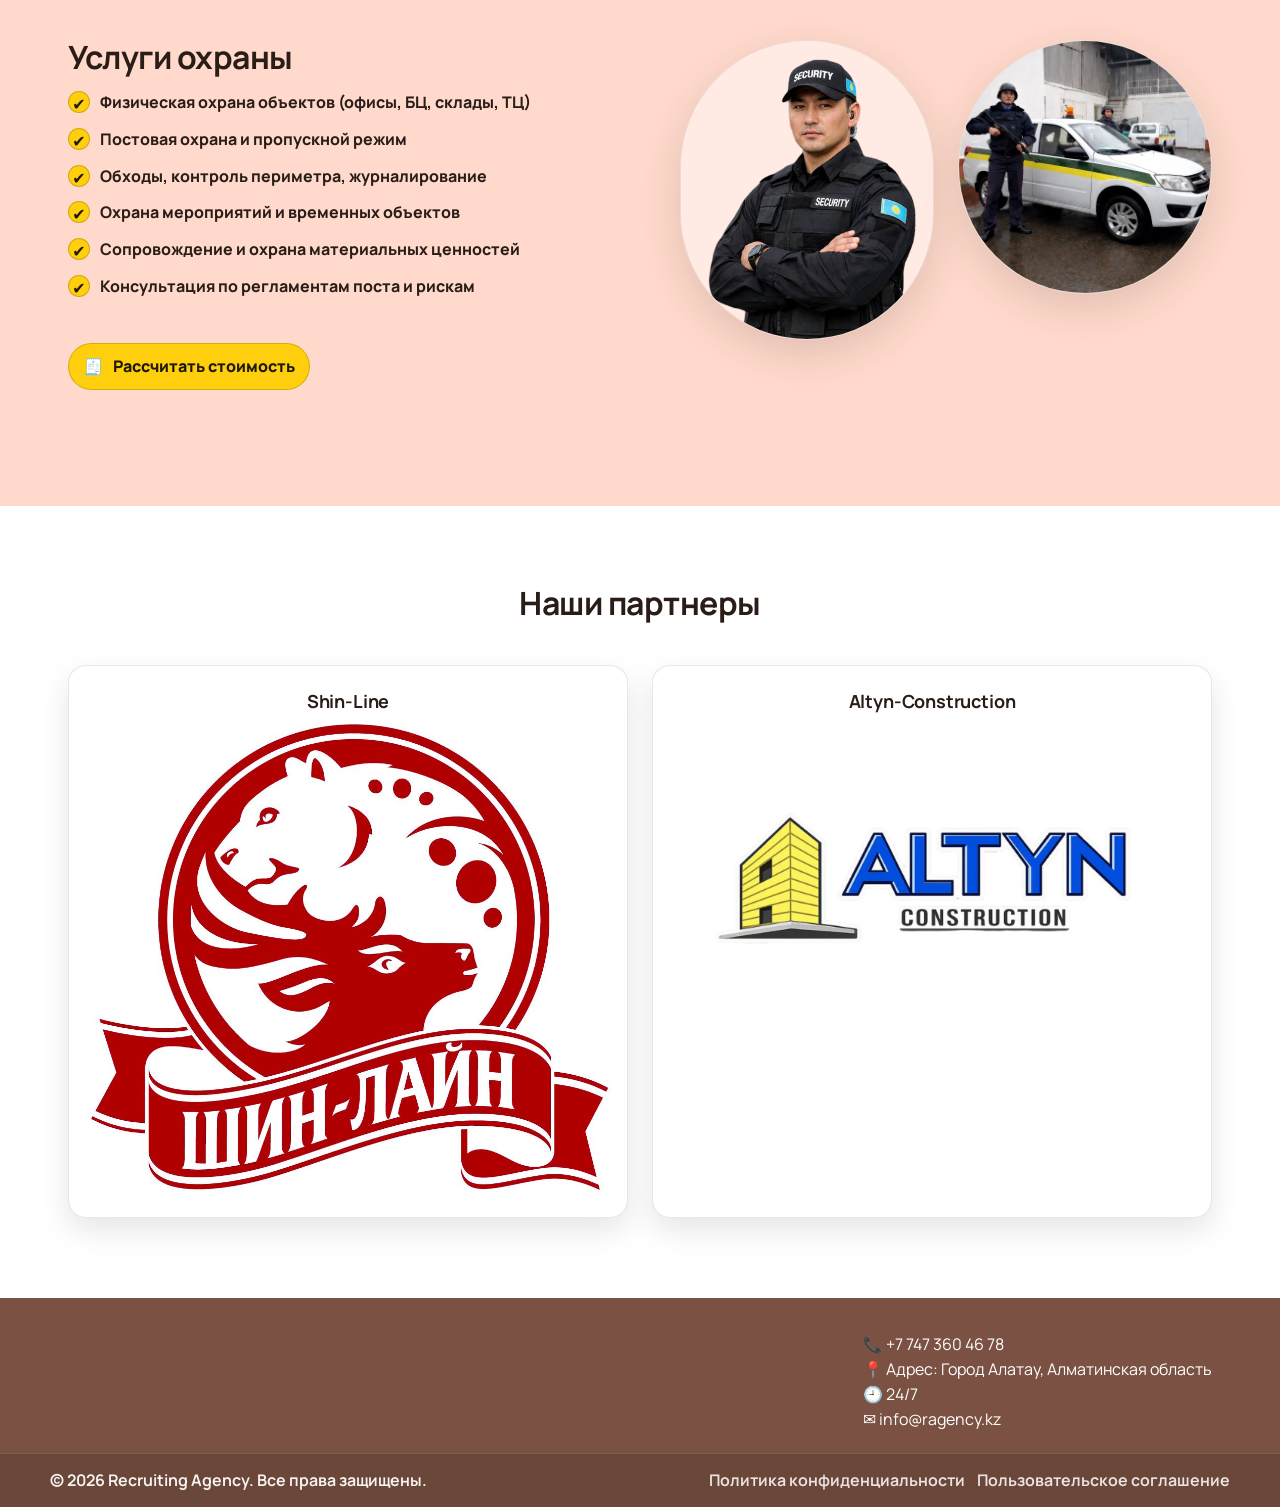
==== commit c749d629: "изменение подбор" ====
--- a/index.html
+++ b/index.html
@@ -56,7 +56,7 @@
 
       <div class="container hero__grid">
         <div class="hero__text">
-          <h1>Услуги поиска и подбора персонала<br />Аутстафинг (предоставление наёмного персонала)<br />в Алматы</h1>
+          <h1>Услуги поиска и подбора персонала<br /> Аутстафинг<br />в Алматы</h1>
           <p class="hero__lead">
             Ваш надежный партнер по подбору персонала и аутсорсингу услуг.
             Закрываем кадровые и операционные задачи в формате «одного окна» — быстро, профессионально и без лишних
@@ -77,7 +77,7 @@
 
     <section class="section section--white" id="recruiting-benefits">
       <div class="container">
-        <h2 class="section__title">Поиск и подбор персонала</h2>
+        <h2 class="section__title">Поиск и подбор персонала </h2>
 
 
 
@@ -88,8 +88,8 @@
           </article>
 
           <article class="benefit">
-            <h3>Быстрые сроки</h3>
-            <p>Оперативно закрываем вакансии: от первичного отбора до выхода сотрудника на работу.</p>
+            <h3>Аутстафинг</h3>
+            <p>Предоставление наёмного персонала</p>
           </article>
 
           <article class="benefit">
--- a/styles_onepage.css
+++ b/styles_onepage.css
@@ -69,6 +69,17 @@
   --lh-snug: 1.3;
   --lh-base: 1.55;
 
+  /* Шкала отступов. Текучая, поэтому в медиазапросах её
+     переопределять не нужно — раньше .section задавался трижды,
+     причём дважды в одном и том же запросе на 560px. */
+  --space-2xs: 8px;
+  --space-xs: 12px;
+  --space-sm: 16px;
+  --space-md: 24px;
+  --space-lg: clamp(28px, 3vw + 16px, 44px);
+  --space-xl: clamp(44px, 5vw + 24px, 80px);
+  --space-2xl: clamp(64px, 7vw + 36px, 116px);
+
   /* Высота холста логотипа. Видимая надпись — 27% от неё,
      то есть 170px даёт логотип ~46px. Единственное место,
      где задаётся размер: раньше .brand__logo переопределялся
@@ -369,17 +380,23 @@
   z-index: 0;
 }
 
+/* Низ сетки без отступа — тогда фото стоит прямо на кромке секции.
+   Воздух снизу нужен только текстовой колонке, он и задаётся на ней
+   (--hero-pad-b). Так фото прижато к низу при любом значении отступа,
+   без подгонки отрицательными полями. */
 .hero__grid {
+  --hero-pad-b: var(--space-2xl);
   display: grid;
   grid-template-columns: 1.05fr .95fr;
-  gap: 24px;
+  gap: var(--space-lg);
   align-items: center;
-  padding: 34px 0 56px;
+  padding: var(--space-xl) 0 0;
 }
 
 .hero__text {
   position: relative;
   z-index: 2;
+  padding-bottom: var(--hero-pad-b);
 }
 
 .hero__text h1 {
@@ -398,10 +415,12 @@
   line-height: var(--lh-base);
 }
 
+/* Фото стоит на нижней кромке секции */
 .hero__visual {
   position: relative;
   z-index: 1;
   display: flex;
+  align-self: end;
   align-items: flex-end;
   justify-content: flex-end;
   min-height: 360px;
@@ -496,12 +515,19 @@
 
 /* Sections */
 .section {
-  padding: 46px 0;
-
+  padding: var(--space-xl) 0;
+}
+
+/* Ритм: блоки услуг (hero + преимущества + перечень) — это смысловые
+   группы. Внутри группы отступы обычные, а последняя секция группы
+   получает увеличенный низ, чтобы пауза перед следующей услугой
+   читалась крупнее, чем паузы внутри неё. */
+.page-section > .section:last-child {
+  padding-bottom: var(--space-2xl);
 }
 
 .section__title {
-  margin: 0 0 28px;
+  margin: 0 0 var(--space-lg);
   text-align: center;
   font-size: var(--fs-xl);
   line-height: var(--lh-tight);
@@ -532,7 +558,7 @@
 .benefits {
   display: grid;
   grid-template-columns: repeat(auto-fit, minmax(230px, 1fr));
-  gap: 18px;
+  gap: var(--space-md);
   align-items: stretch;
 }
 
@@ -546,7 +572,7 @@
     background: var(--card);
   border: 1px solid var(--line);
   border-radius: var(--radius);
-  padding: 18px 16px;
+  padding: var(--space-md) var(--space-sm);
   box-shadow: 0 12px 30px rgba(0, 0, 0, .10);
   text-align: center;
 }
@@ -570,7 +596,7 @@
 .services__grid {
   display: grid;
   grid-template-columns: 1fr 1fr;
-  gap: 16px;
+  gap: var(--space-xl);
   align-items: stretch;
 
   position: relative;
@@ -583,9 +609,9 @@
 .checklist {
   list-style: none;
   padding: 0;
-  margin: 0 0 18px;
+  margin: 0 0 var(--space-lg);
   display: grid;
-  gap: 10px;
+  gap: var(--space-xs);
   max-width: 520px;
 }
 
@@ -614,7 +640,7 @@
 .services__right {
   display: grid;
   grid-template-columns: 1fr 1fr;
-  gap: 16px;
+  gap: var(--space-md);
 }
 
 .service-shot {
@@ -931,7 +957,7 @@
 
   .hero__grid {
     grid-template-columns: 1fr;
-    padding-bottom: 44px
+    --hero-pad-b: 44px;
   }
 
   .hero__visual {
@@ -1205,7 +1231,8 @@
     min-height: 0;
     grid-template-columns: minmax(0, 1fr);
     gap: 24px;
-    padding: 34px 0 44px;
+    --hero-pad-b: 44px;
+    padding: 34px 0 0;
   }
 
   .hero__text {
@@ -1300,7 +1327,8 @@
 
   .hero__grid {
     gap: 18px;
-    padding: 28px 0 36px;
+    --hero-pad-b: 36px;
+    padding: 28px 0 0;
   }
 
   .hero__text h1 {
@@ -1328,10 +1356,6 @@
     border-top-width: 9px;
   }
 
-  .section {
-    padding: 34px 0;
-  }
-
   .section__title {
     line-height: 1.15;
   }
@@ -1347,7 +1371,7 @@
   }
 
   .benefit {
-    padding: 16px 14px;
+    padding: var(--space-sm) var(--space-xs);
   }
 
   .benefit h3 {
@@ -1537,6 +1561,7 @@
     gap: 20px;
     min-height: 0;
     height: auto;
+    --hero-pad-b: 0px;
     padding: 36px 14px 0;
   }
 
@@ -1608,14 +1633,6 @@
     padding-right: 14px;
   }
 
-  .section {
-    padding-top: 38px;
-    padding-bottom: 38px;
-  }
-
-  .section__title {
-    margin-bottom: 18px;
-  }
 }
 
 @media (max-width: 380px) {
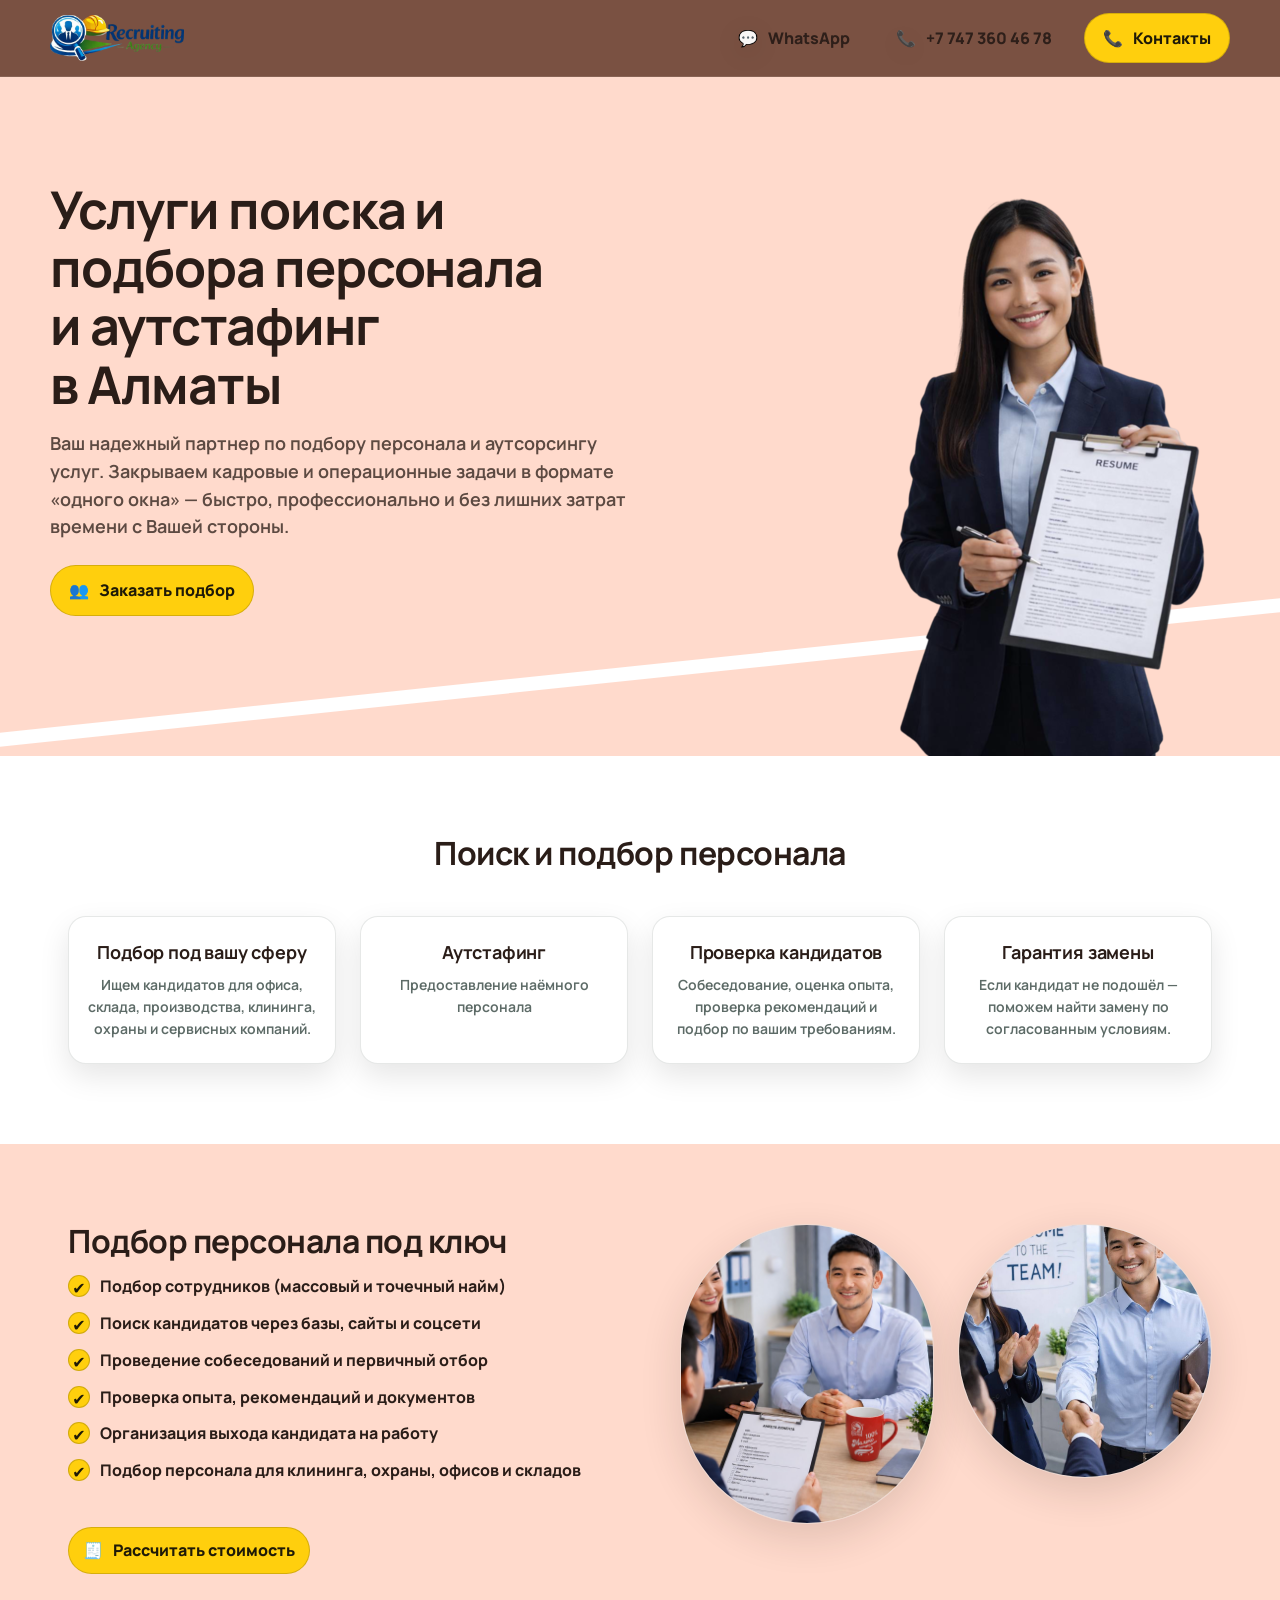
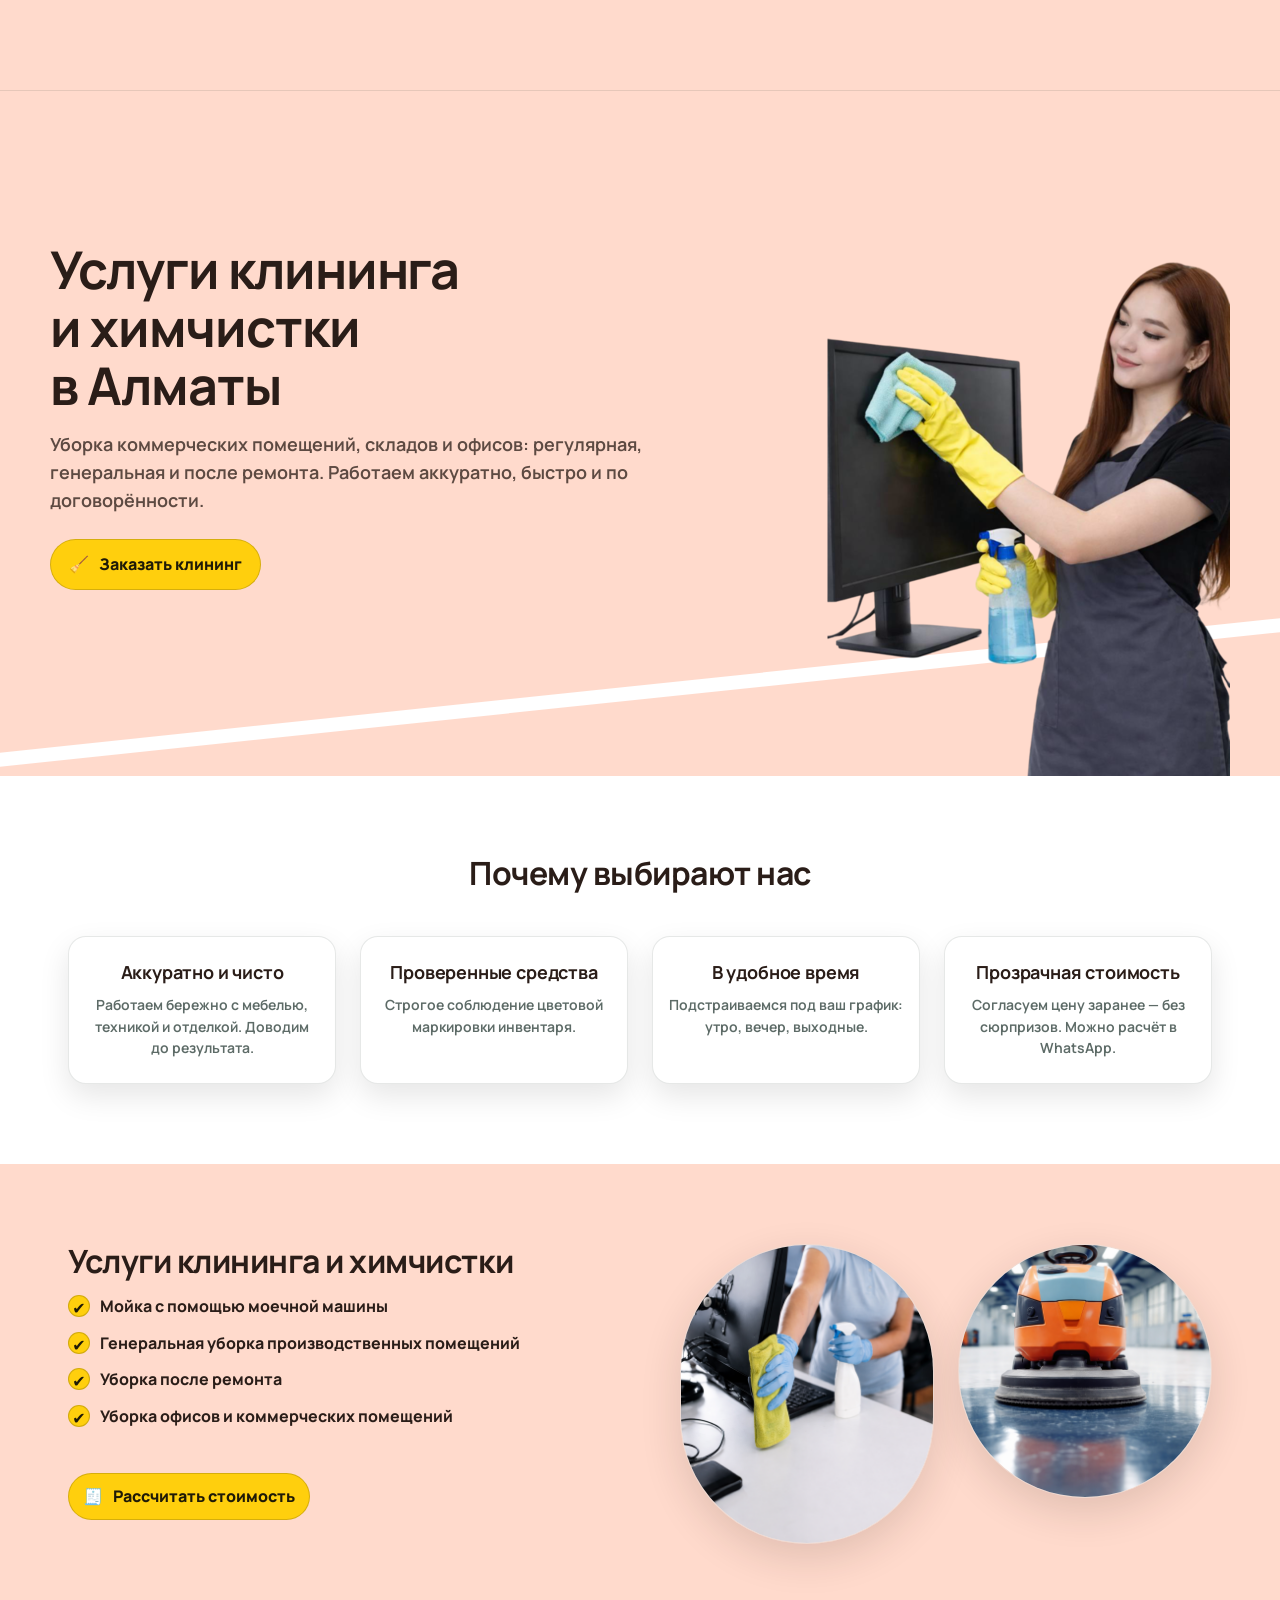
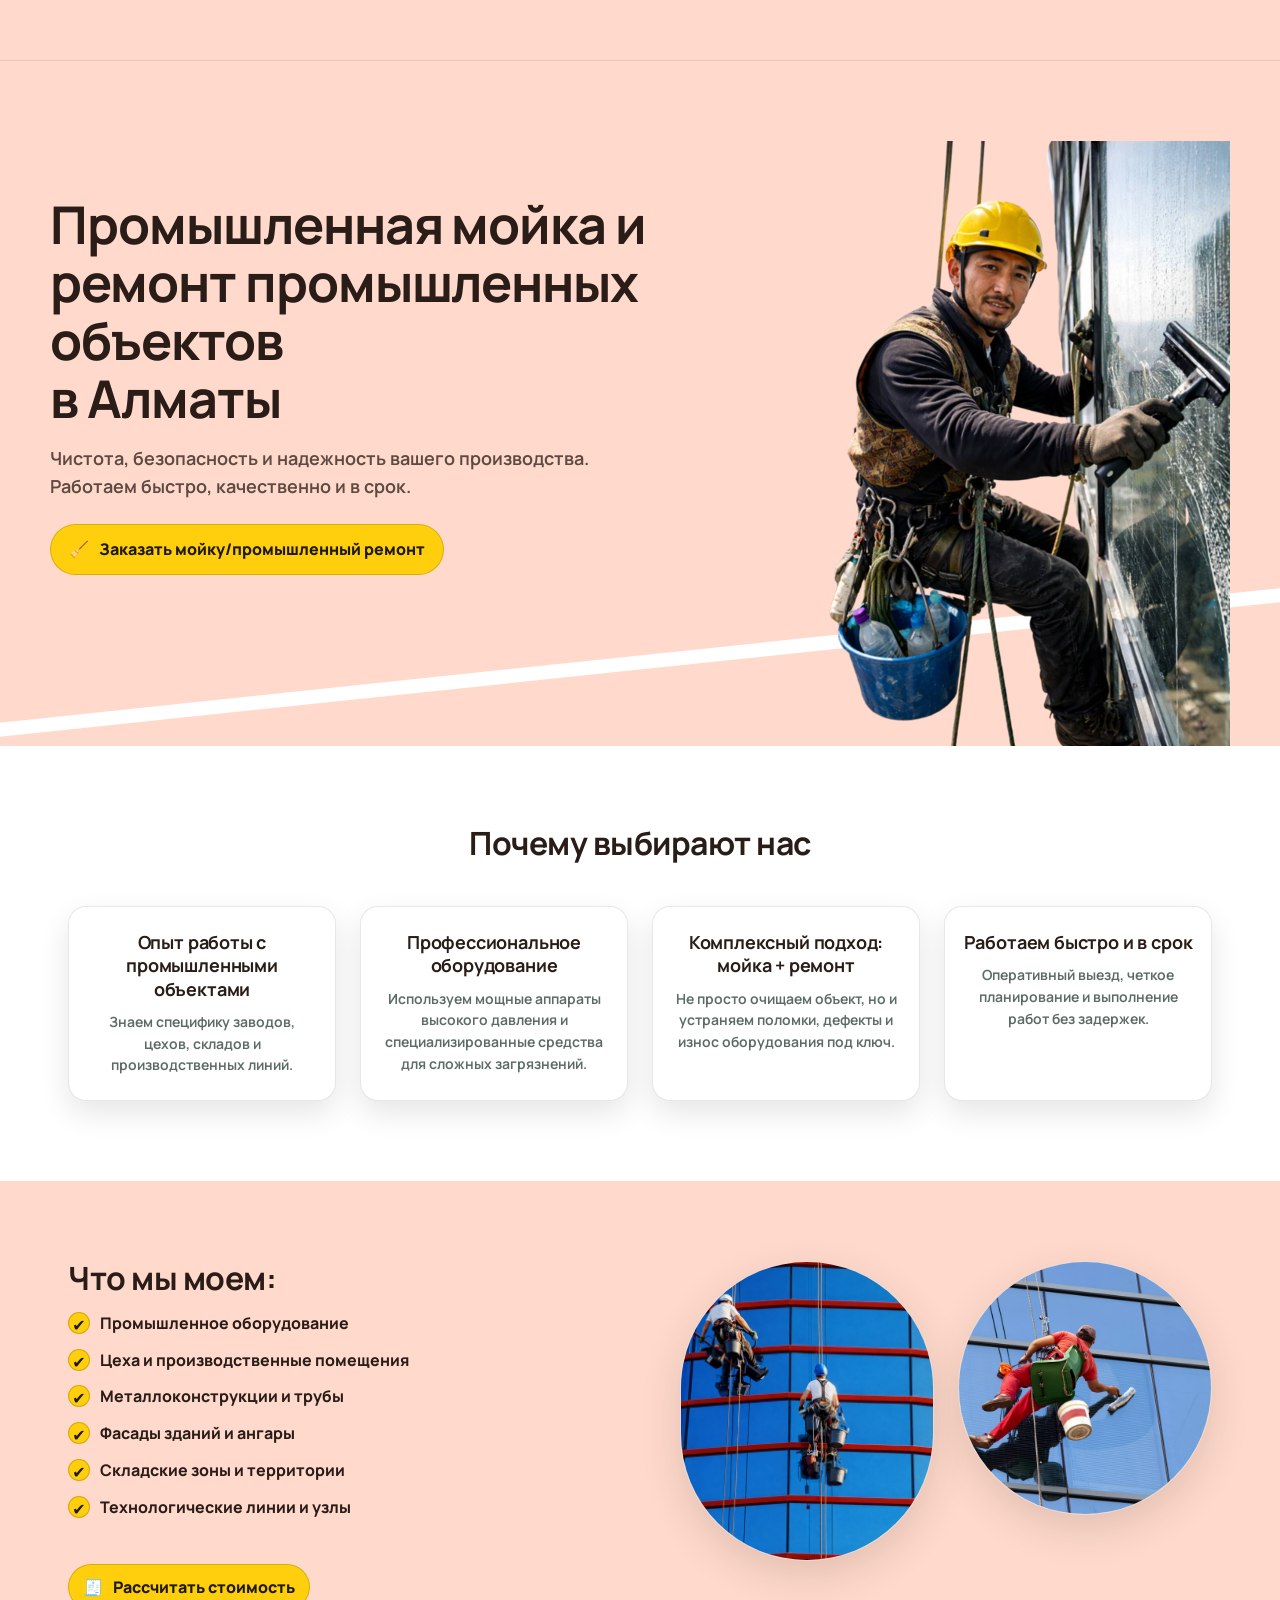
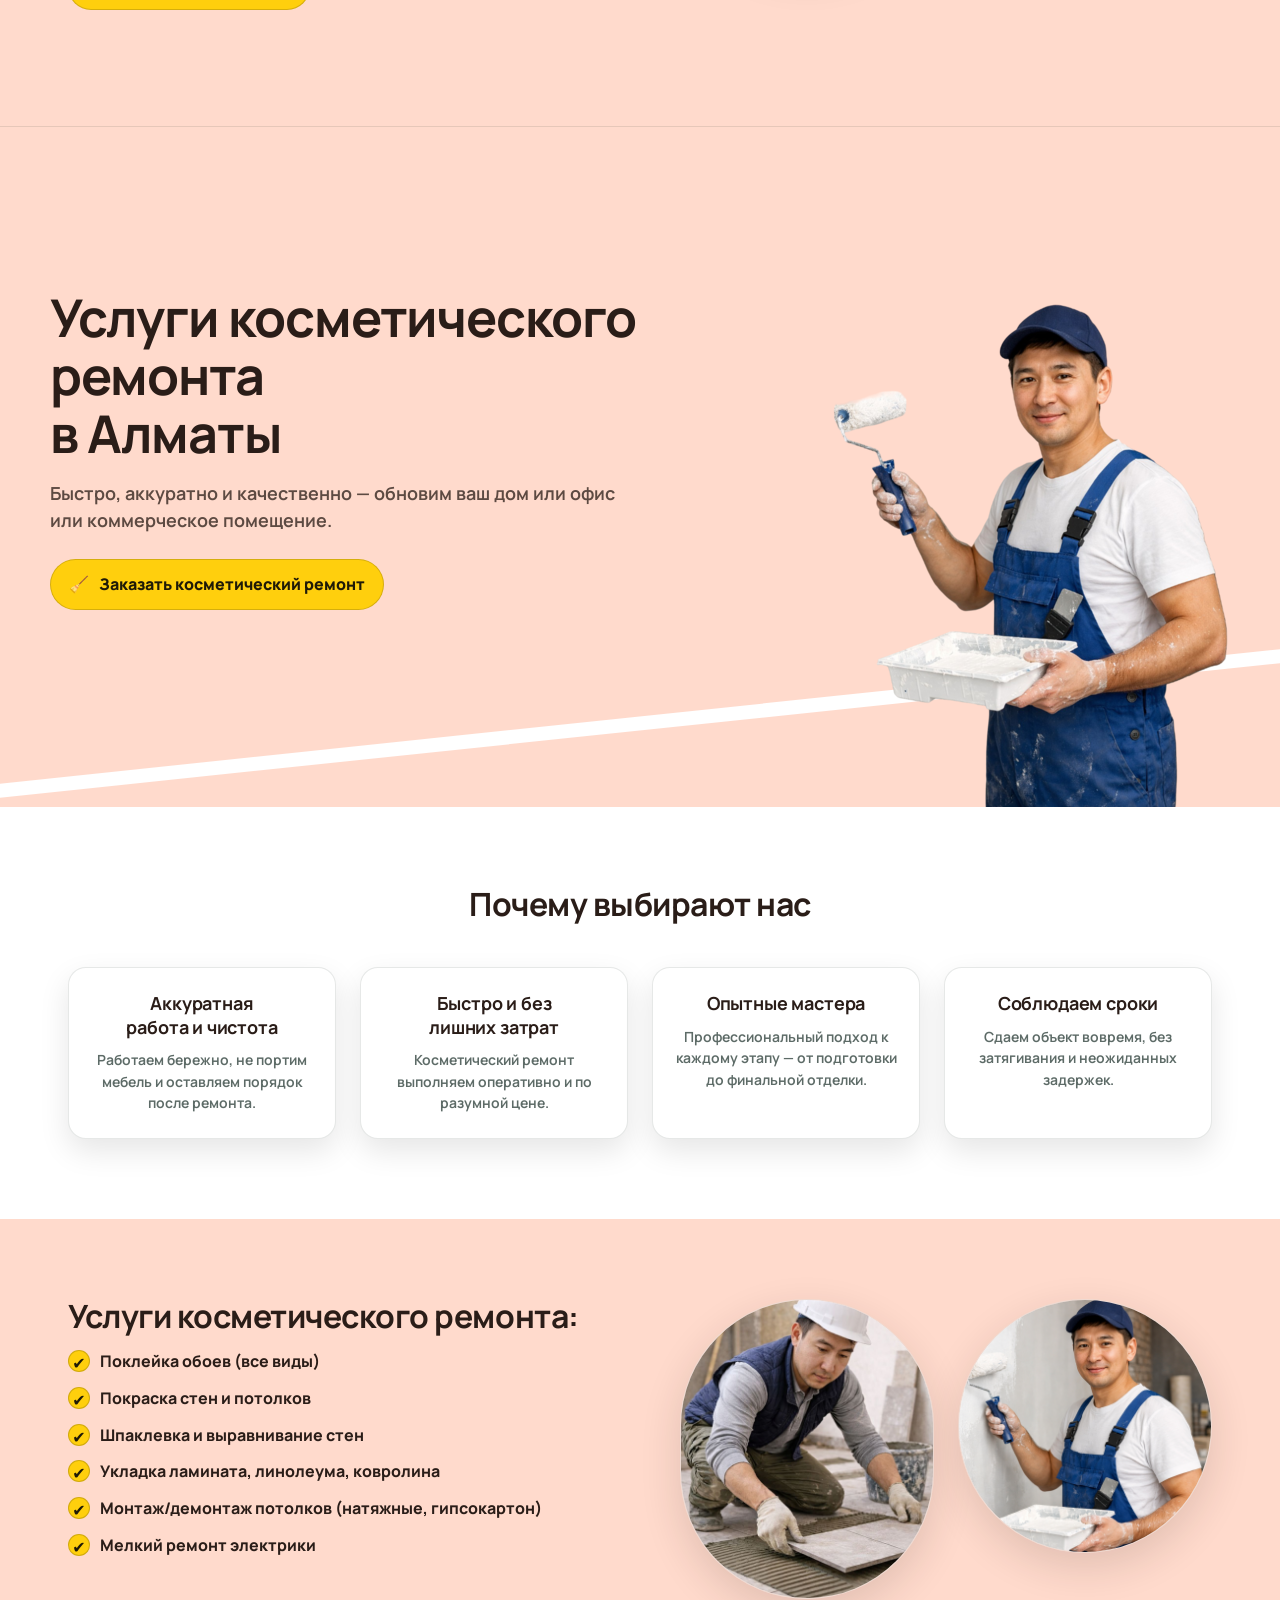
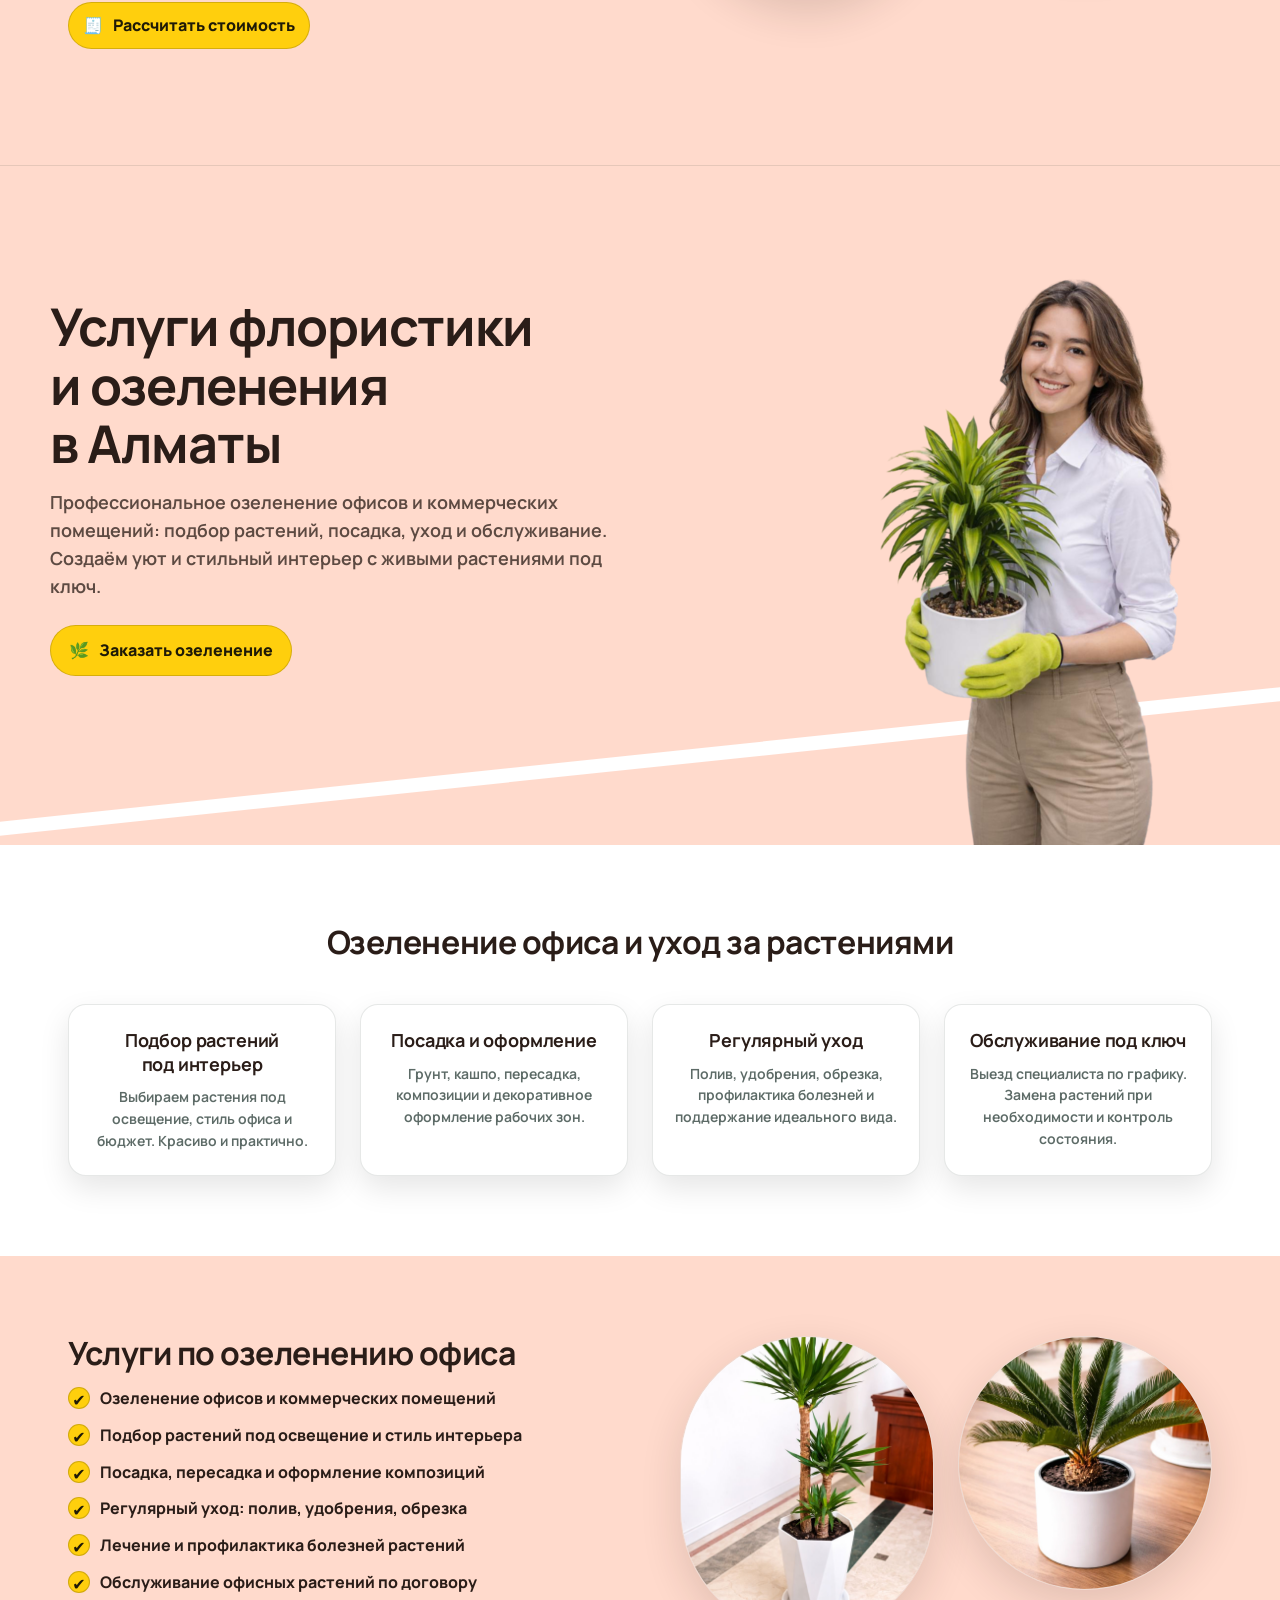
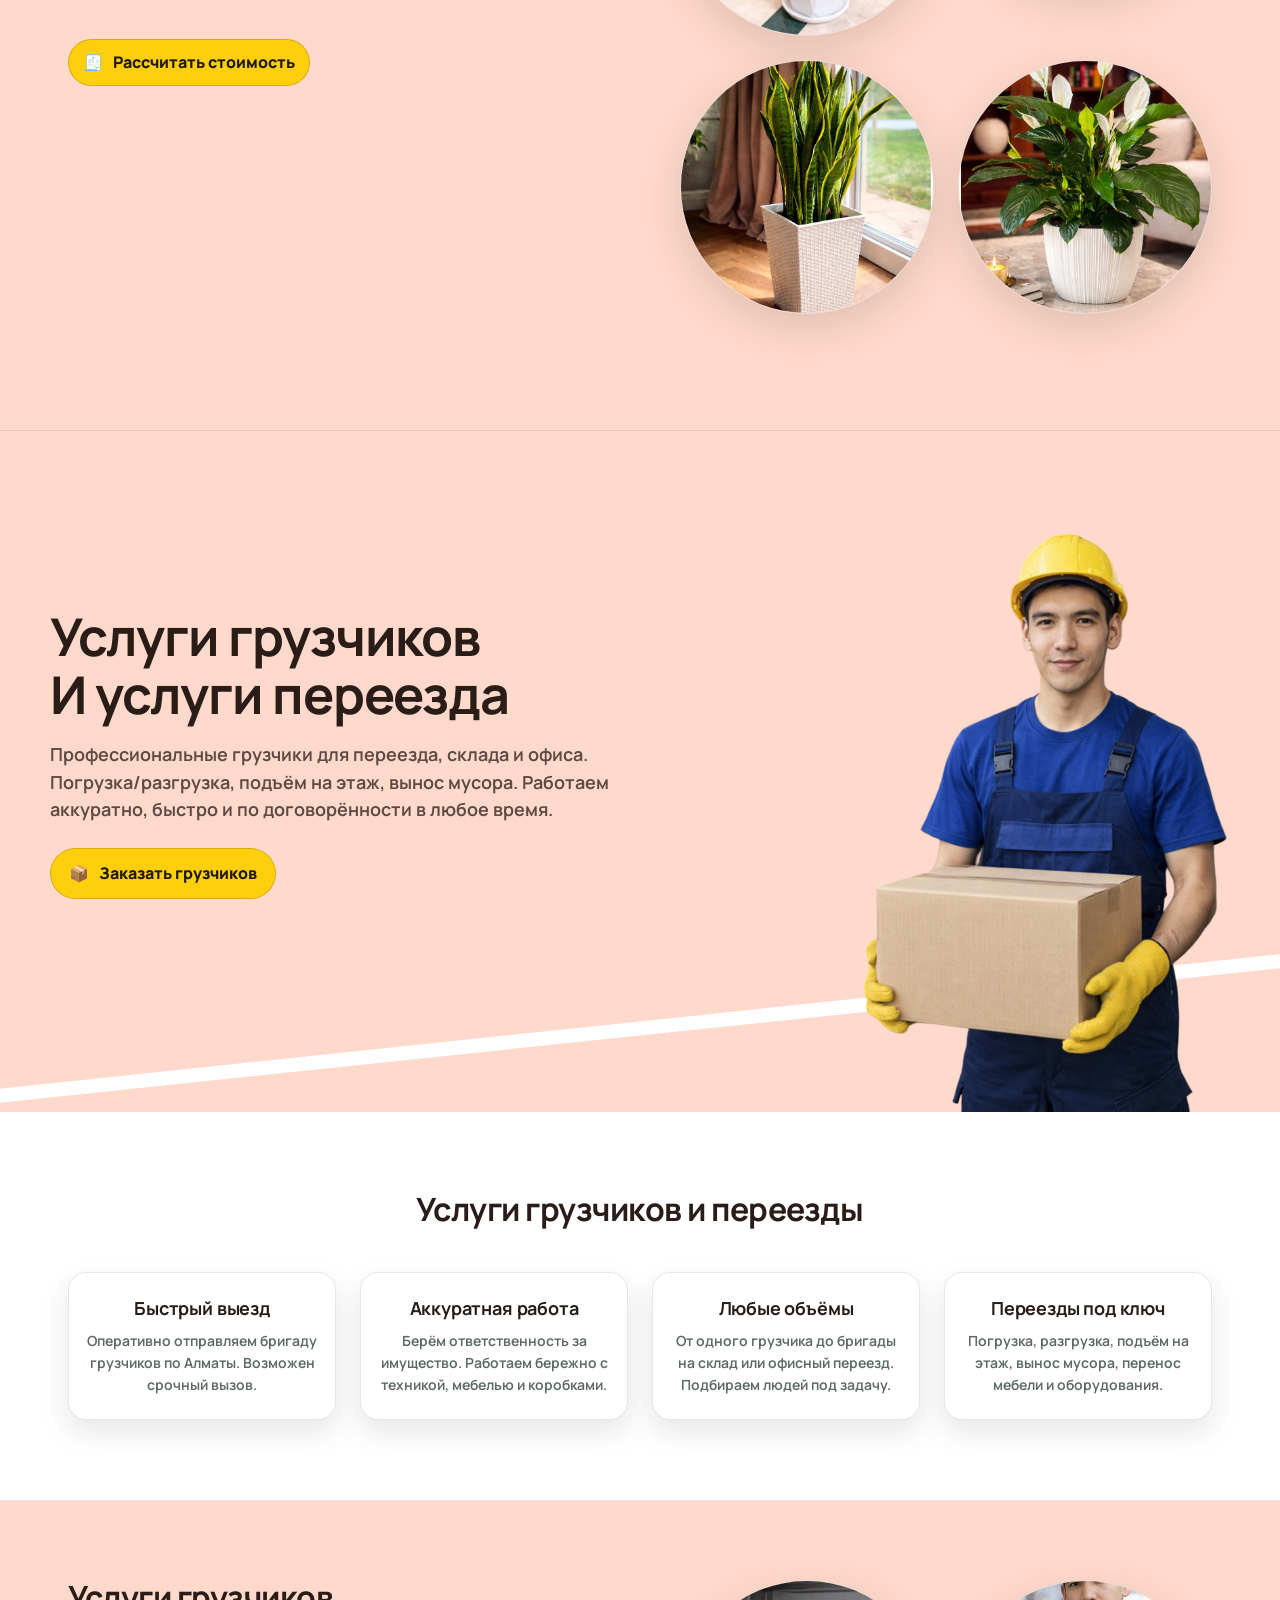
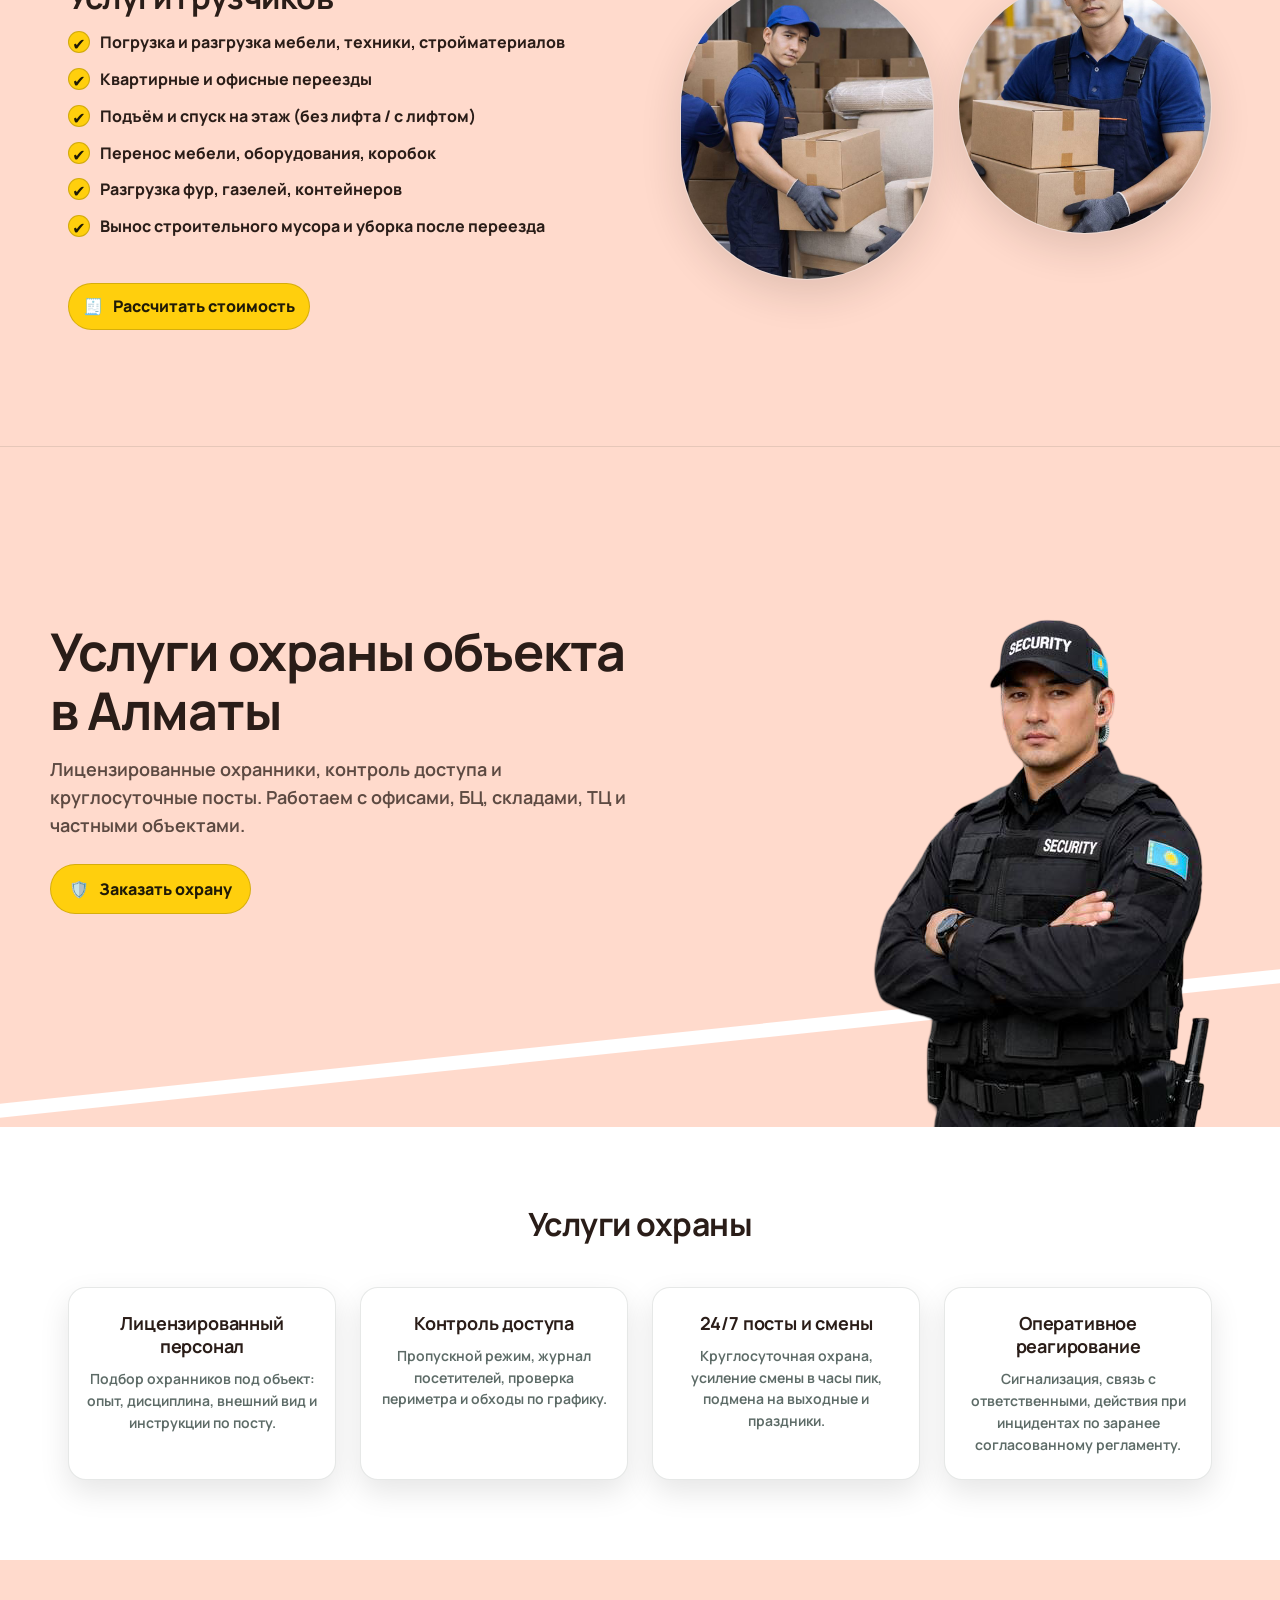
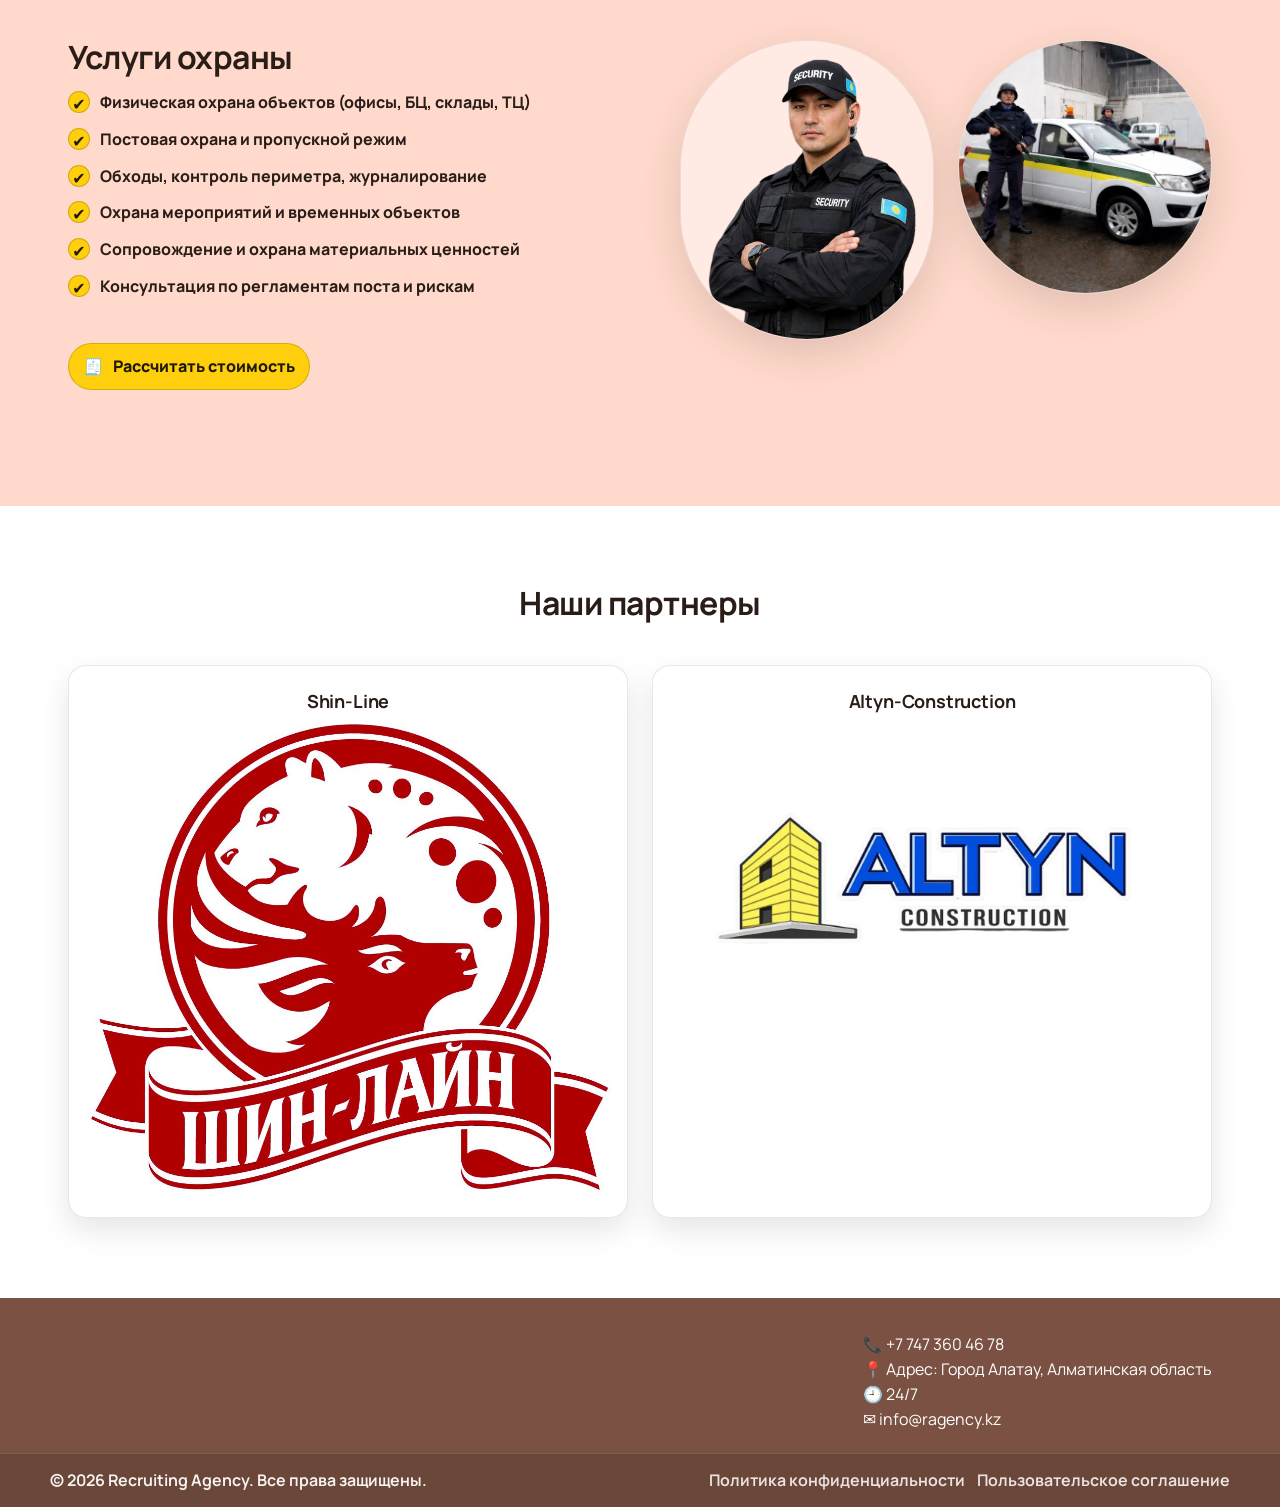
==== commit 5d7652d0: "Update index.html" ====
--- a/index.html
+++ b/index.html
@@ -56,7 +56,7 @@
 
       <div class="container hero__grid">
         <div class="hero__text">
-          <h1>Услуги поиска и подбора персонала<br /> Аутстафинг<br />в Алматы</h1>
+          <h1>Услуги поиска и подбора персонала<br /> и аутстафинг<br />в Алматы</h1>
           <p class="hero__lead">
             Ваш надежный партнер по подбору персонала и аутсорсингу услуг.
             Закрываем кадровые и операционные задачи в формате «одного окна» — быстро, профессионально и без лишних
